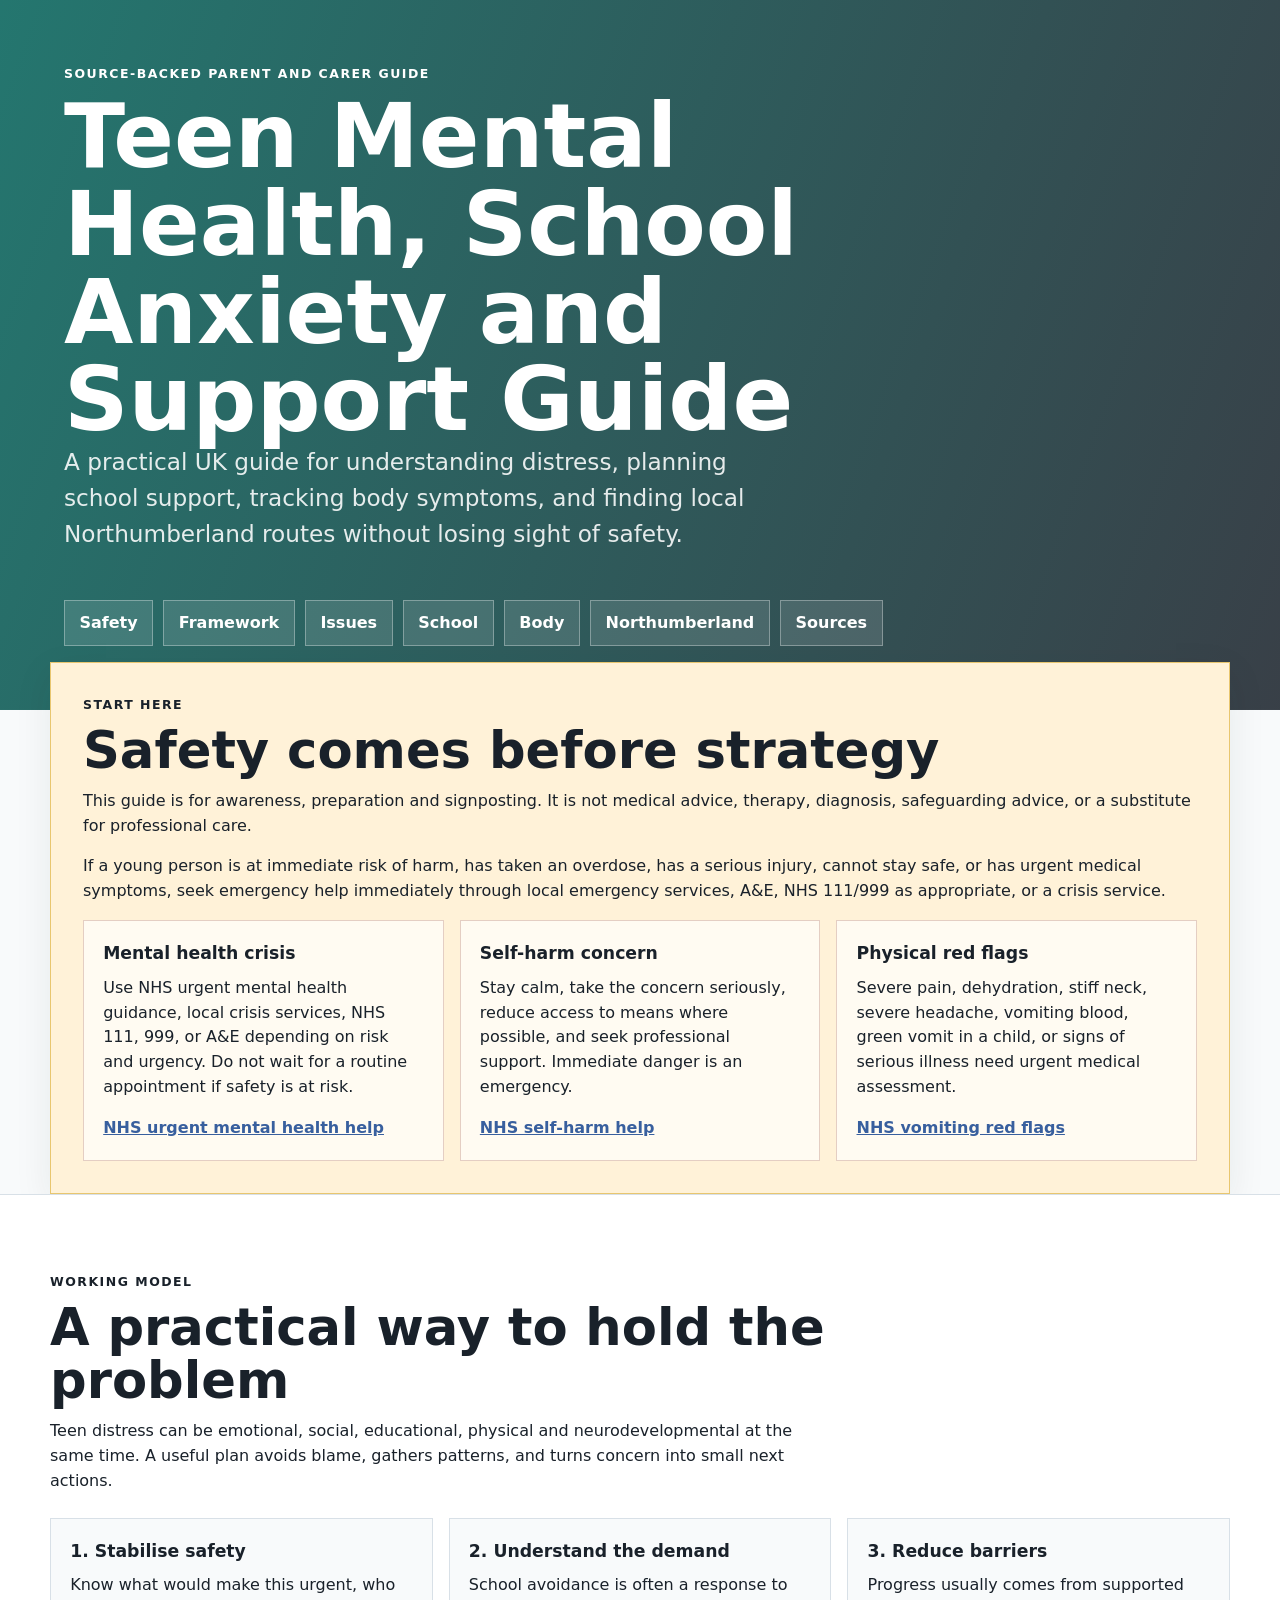
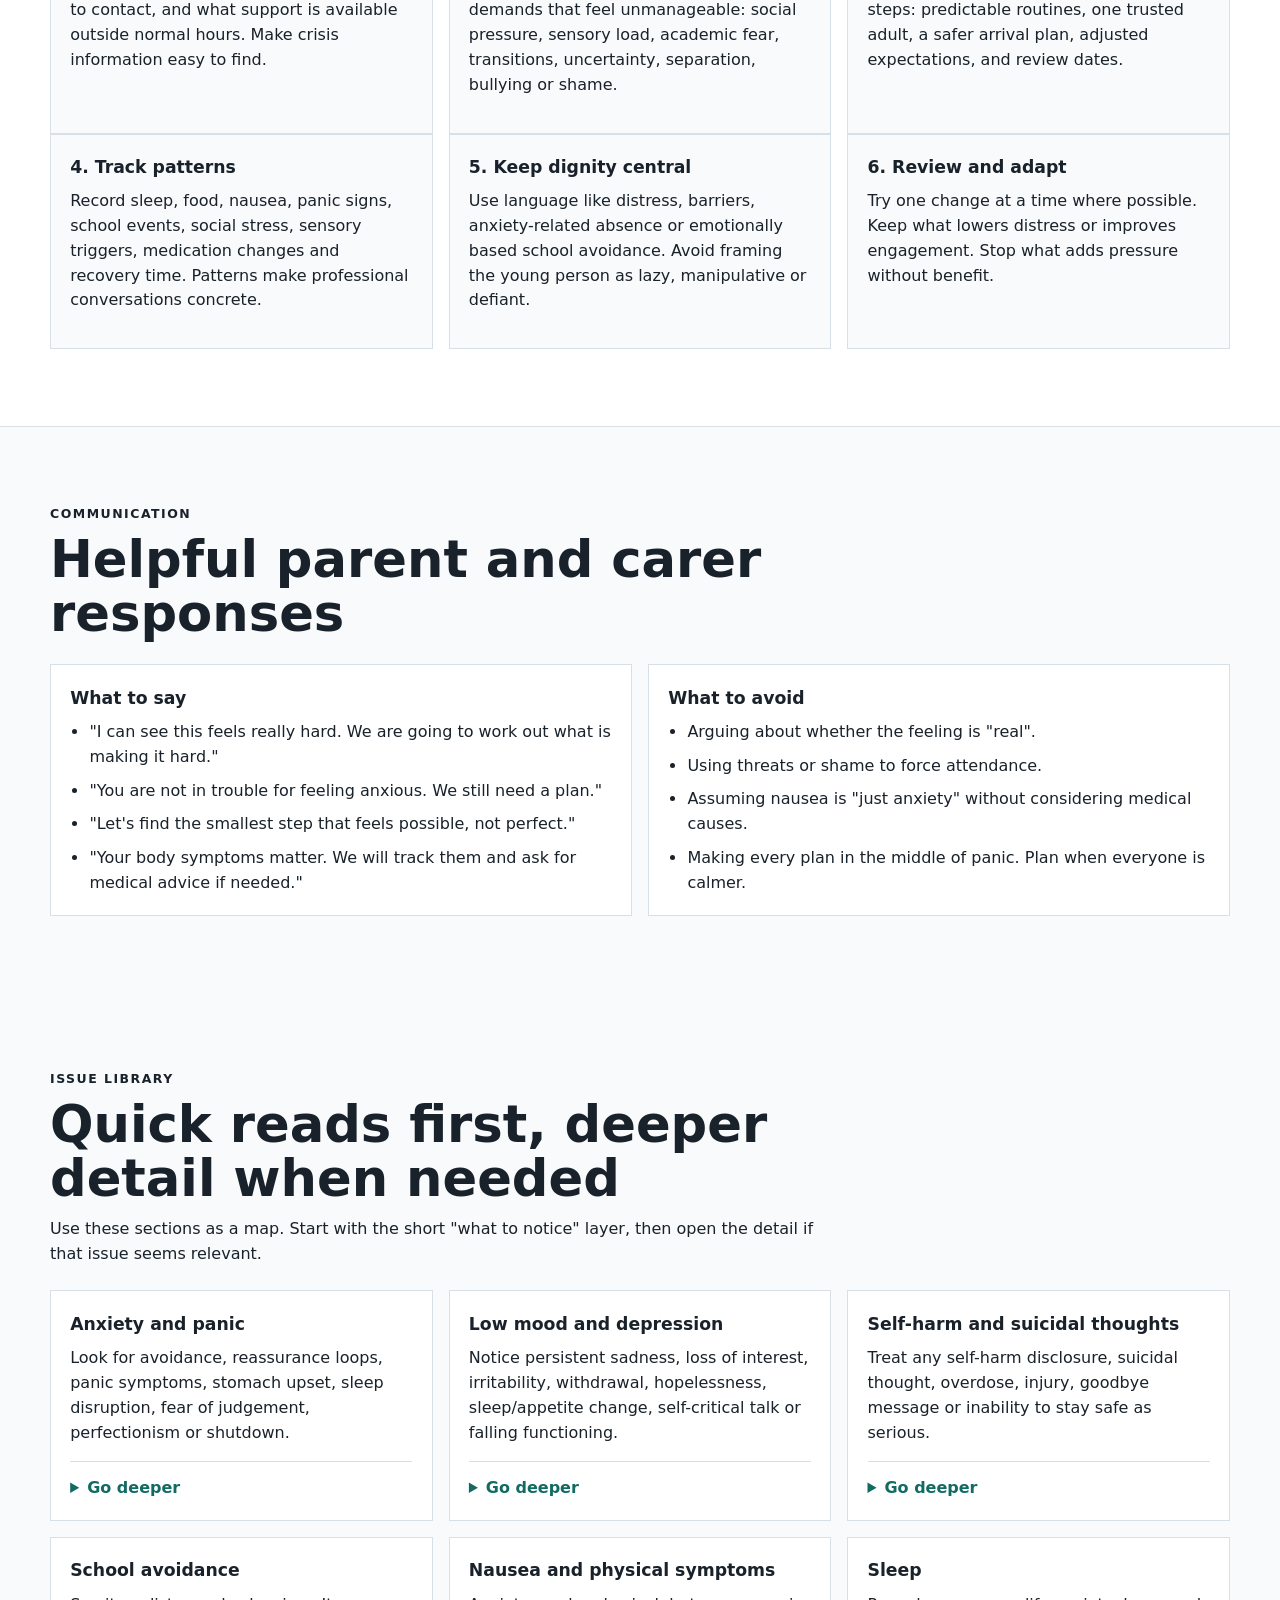
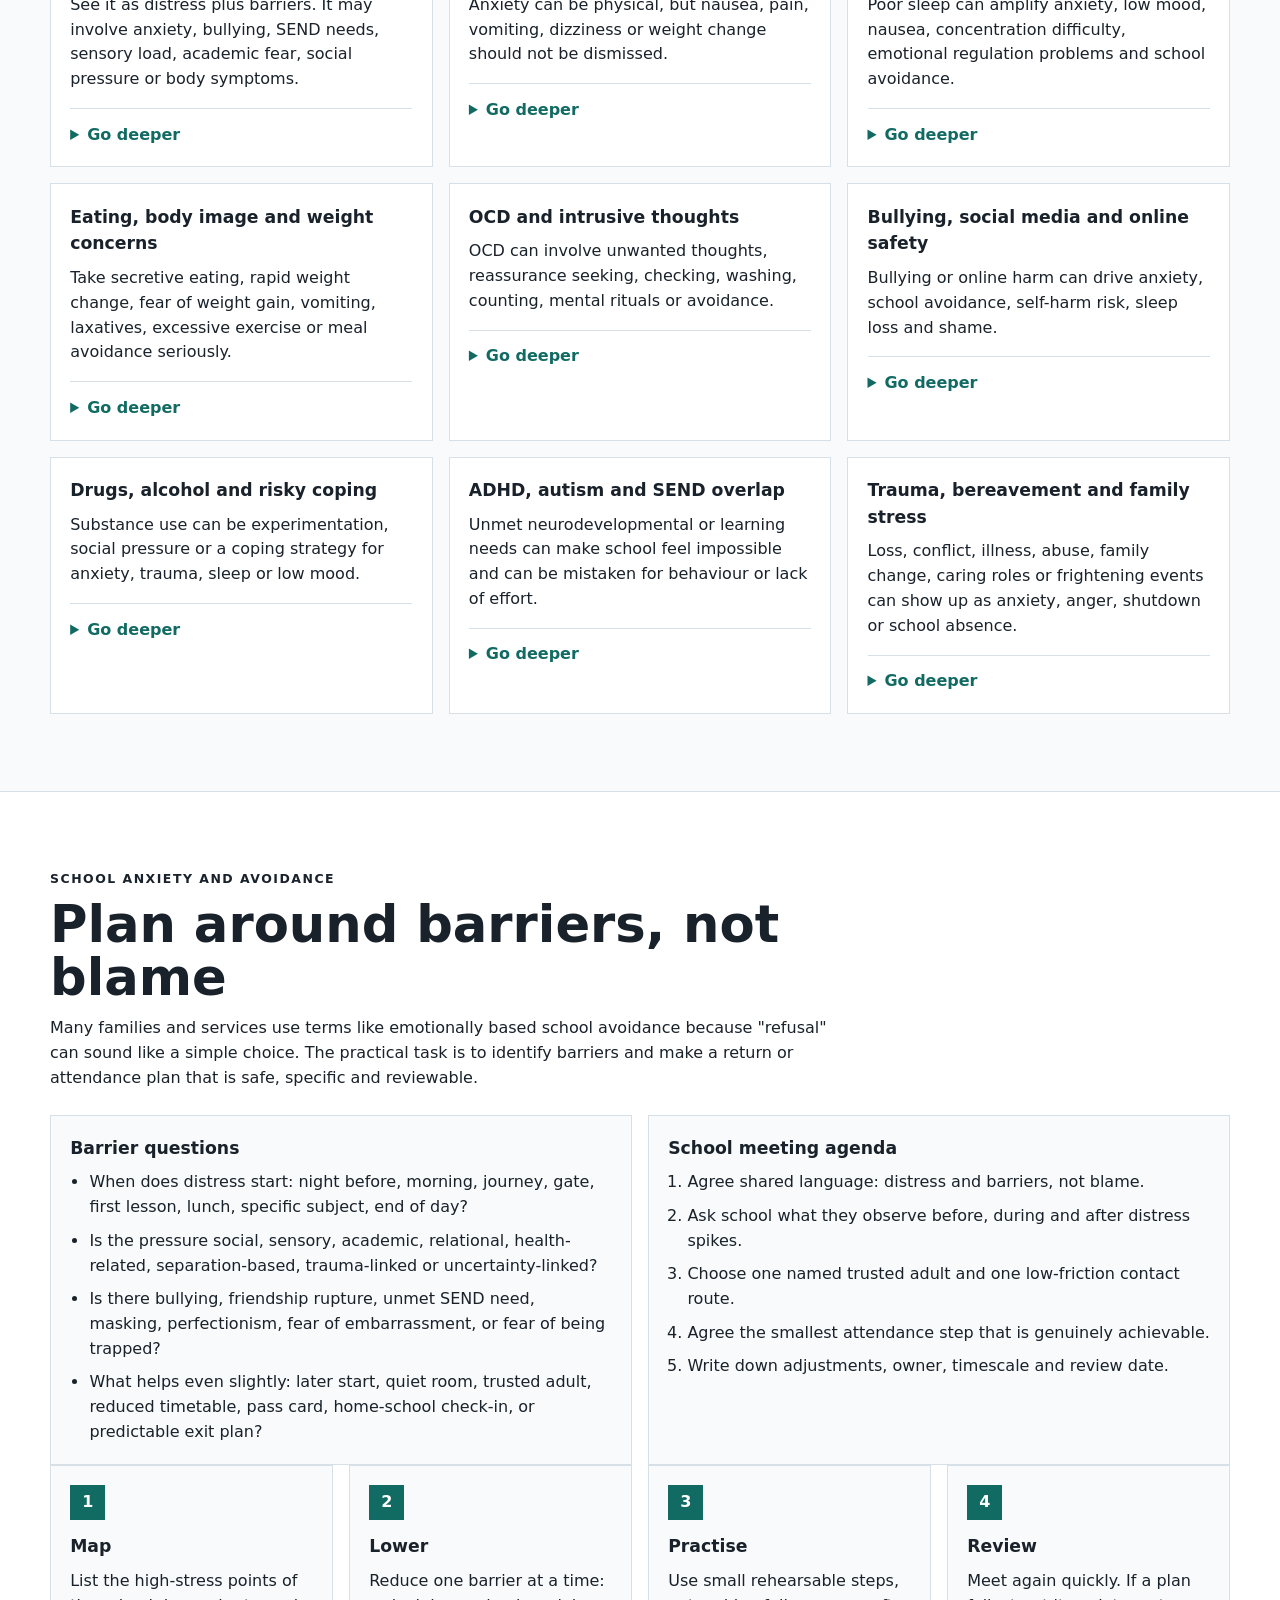
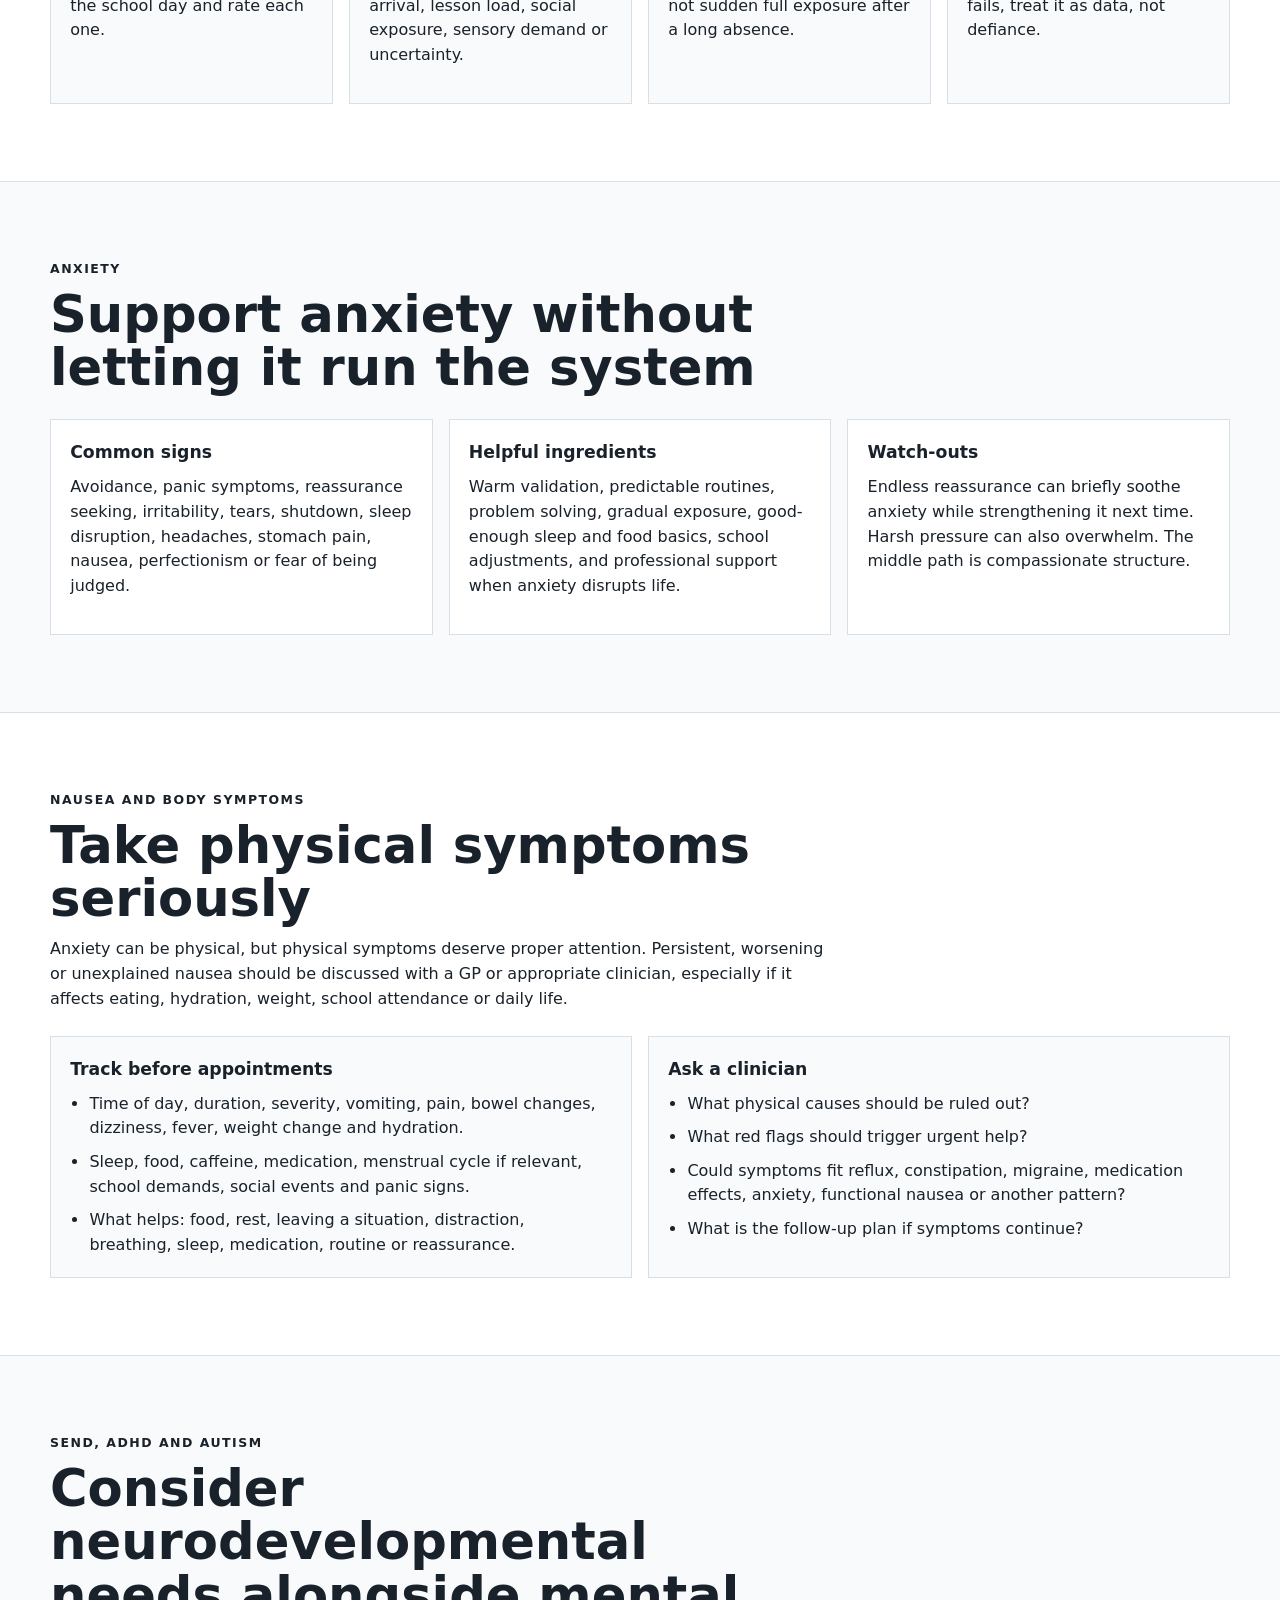
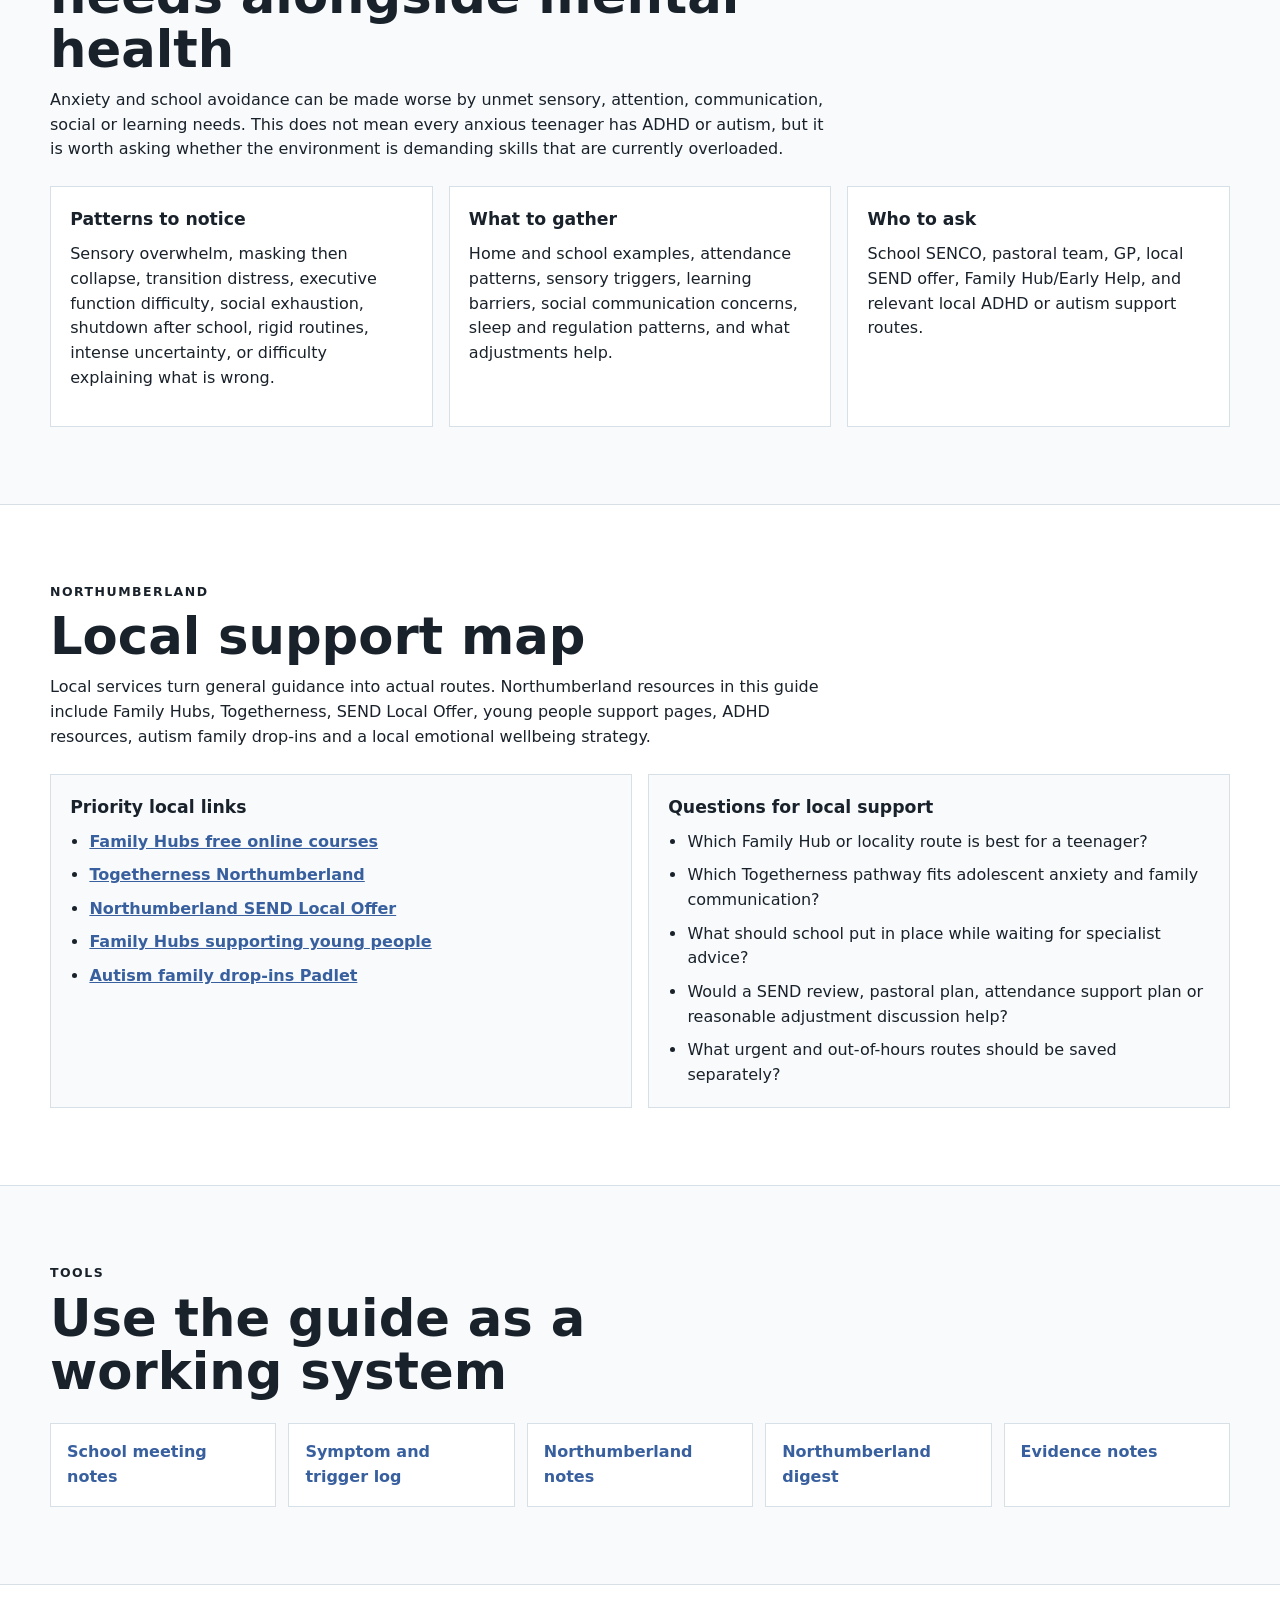
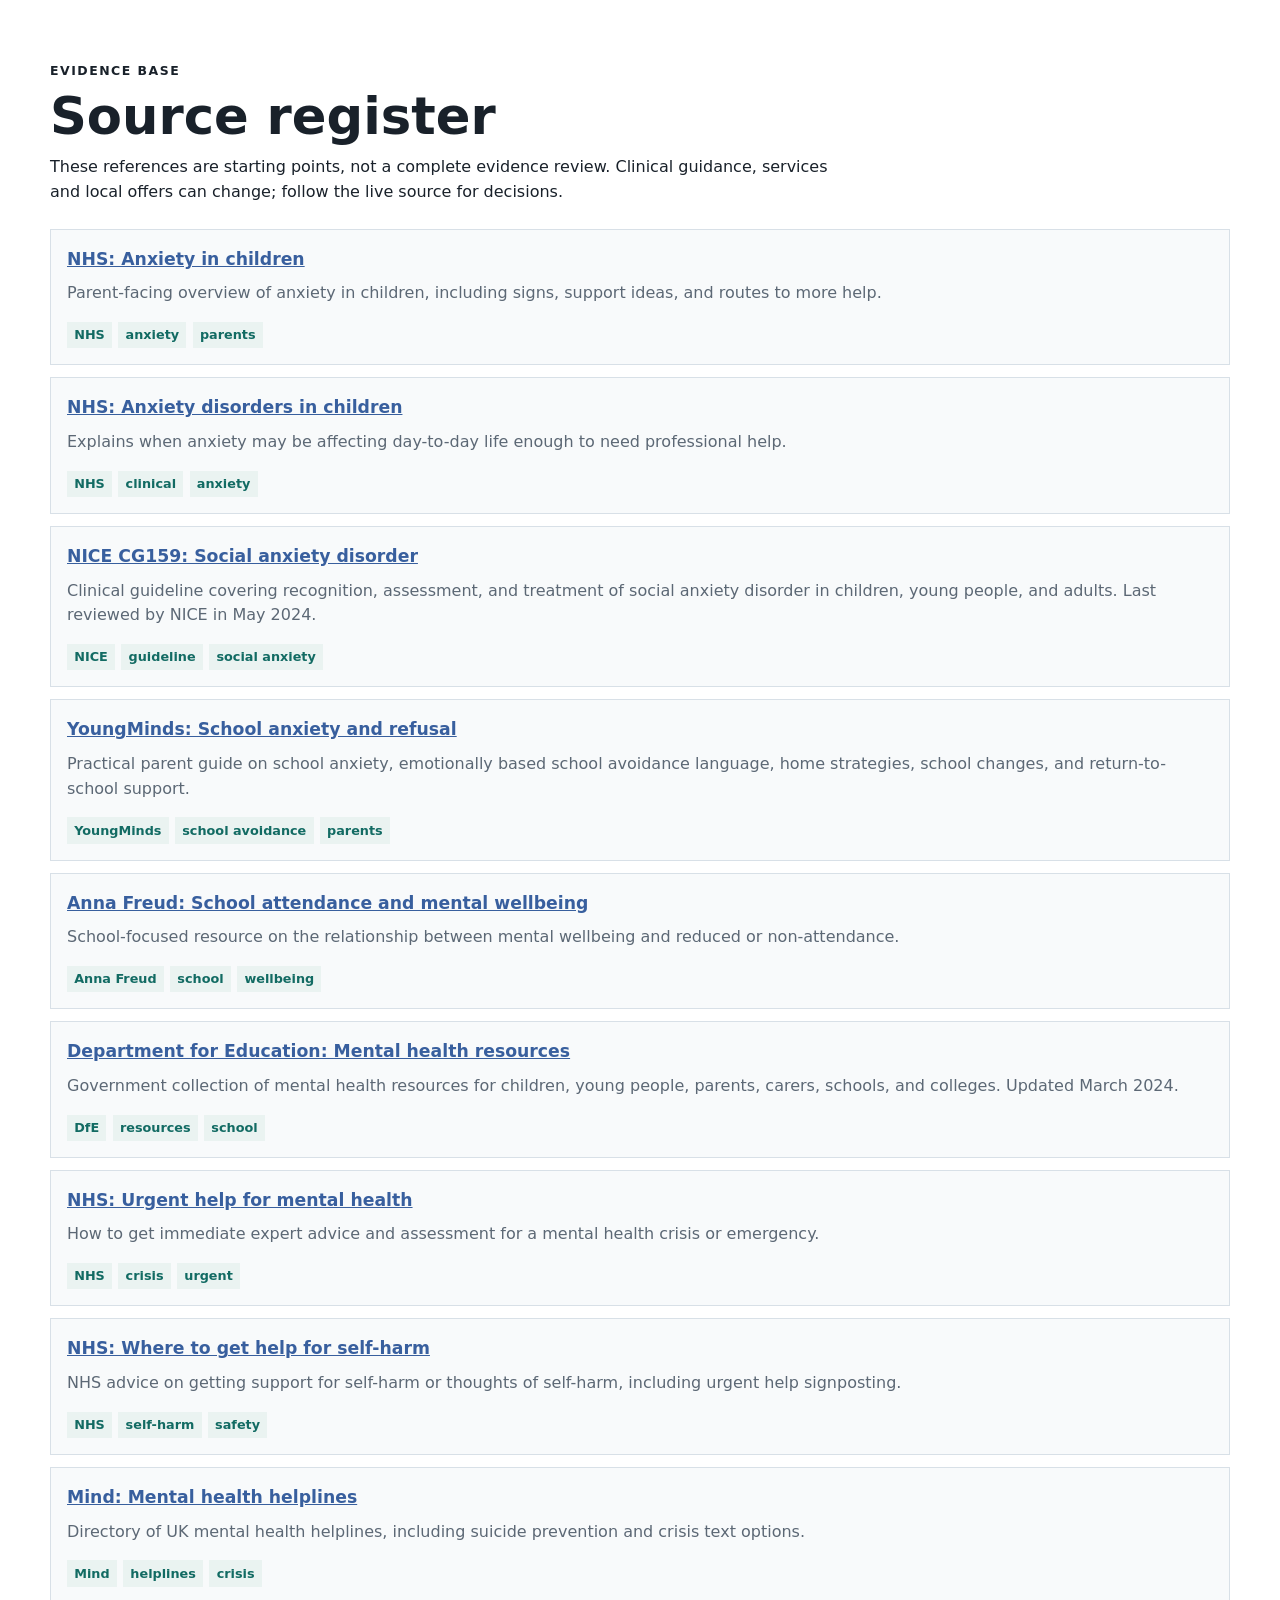
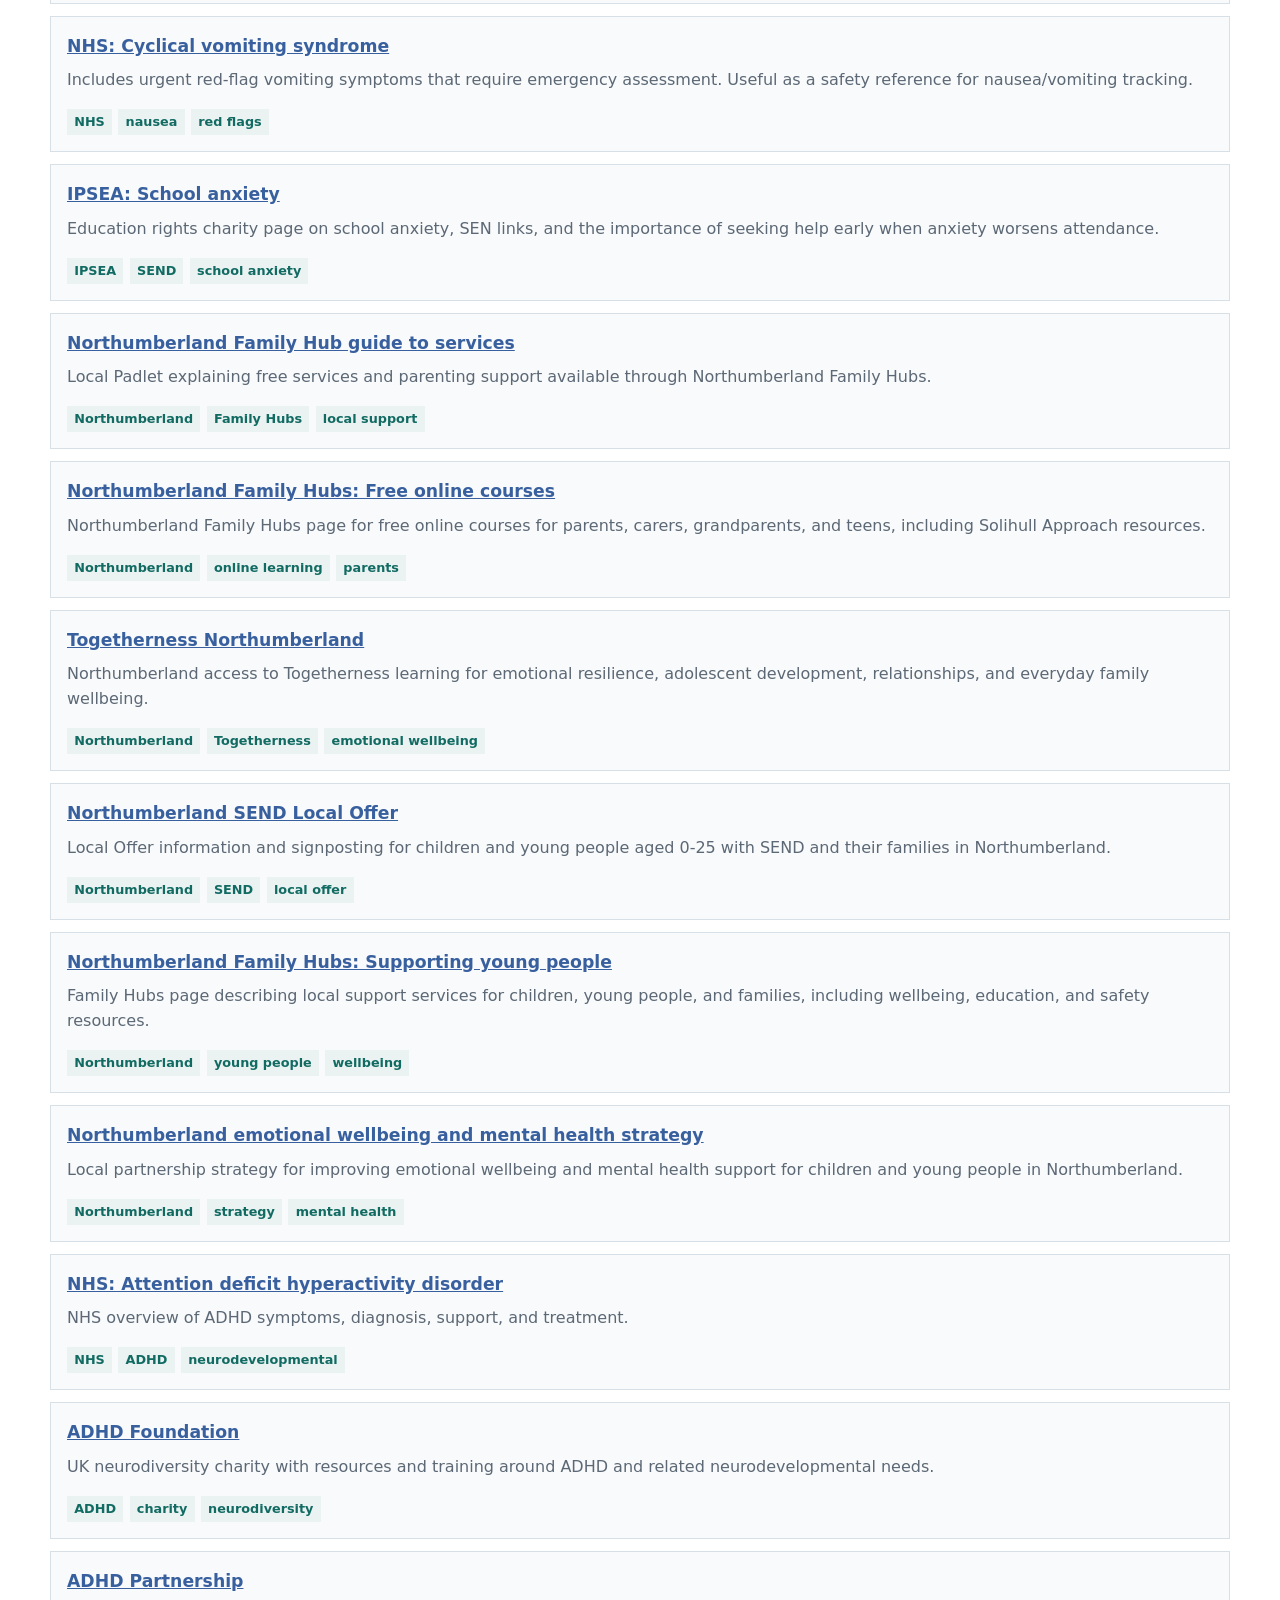
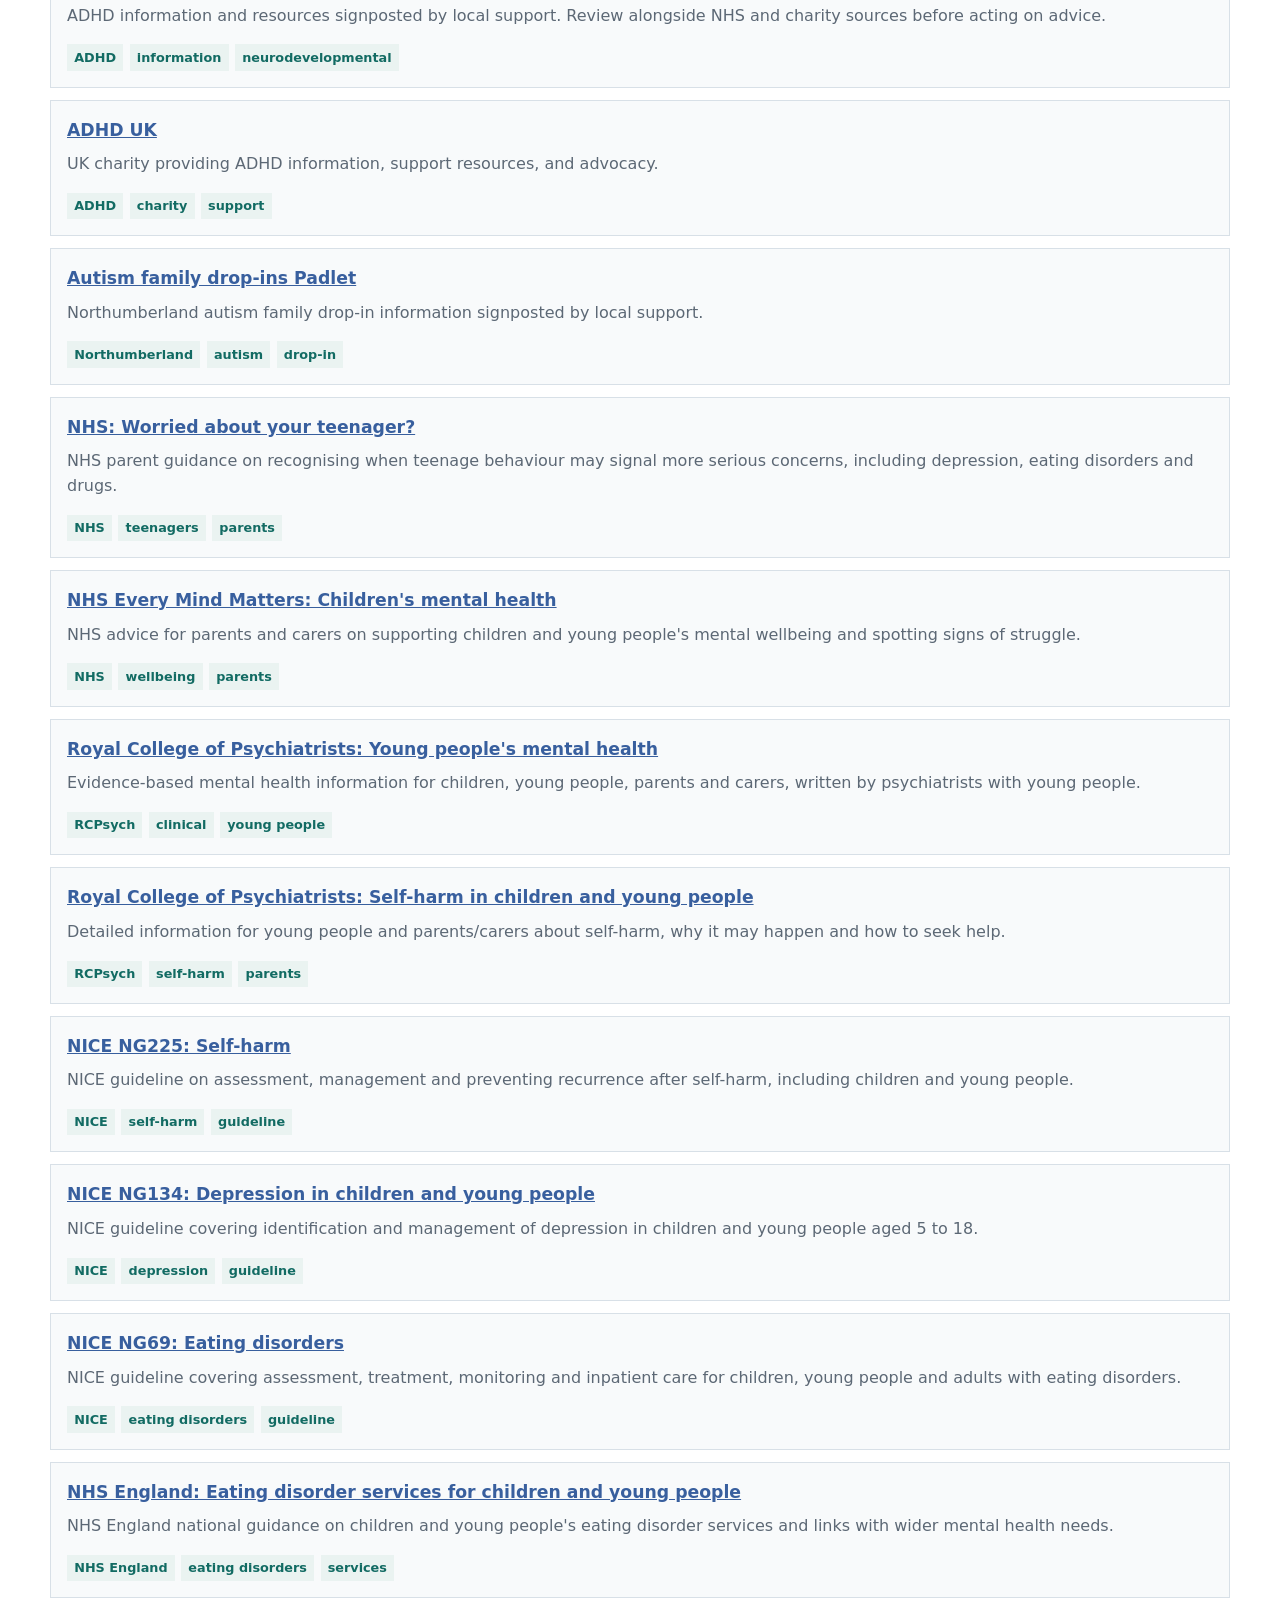
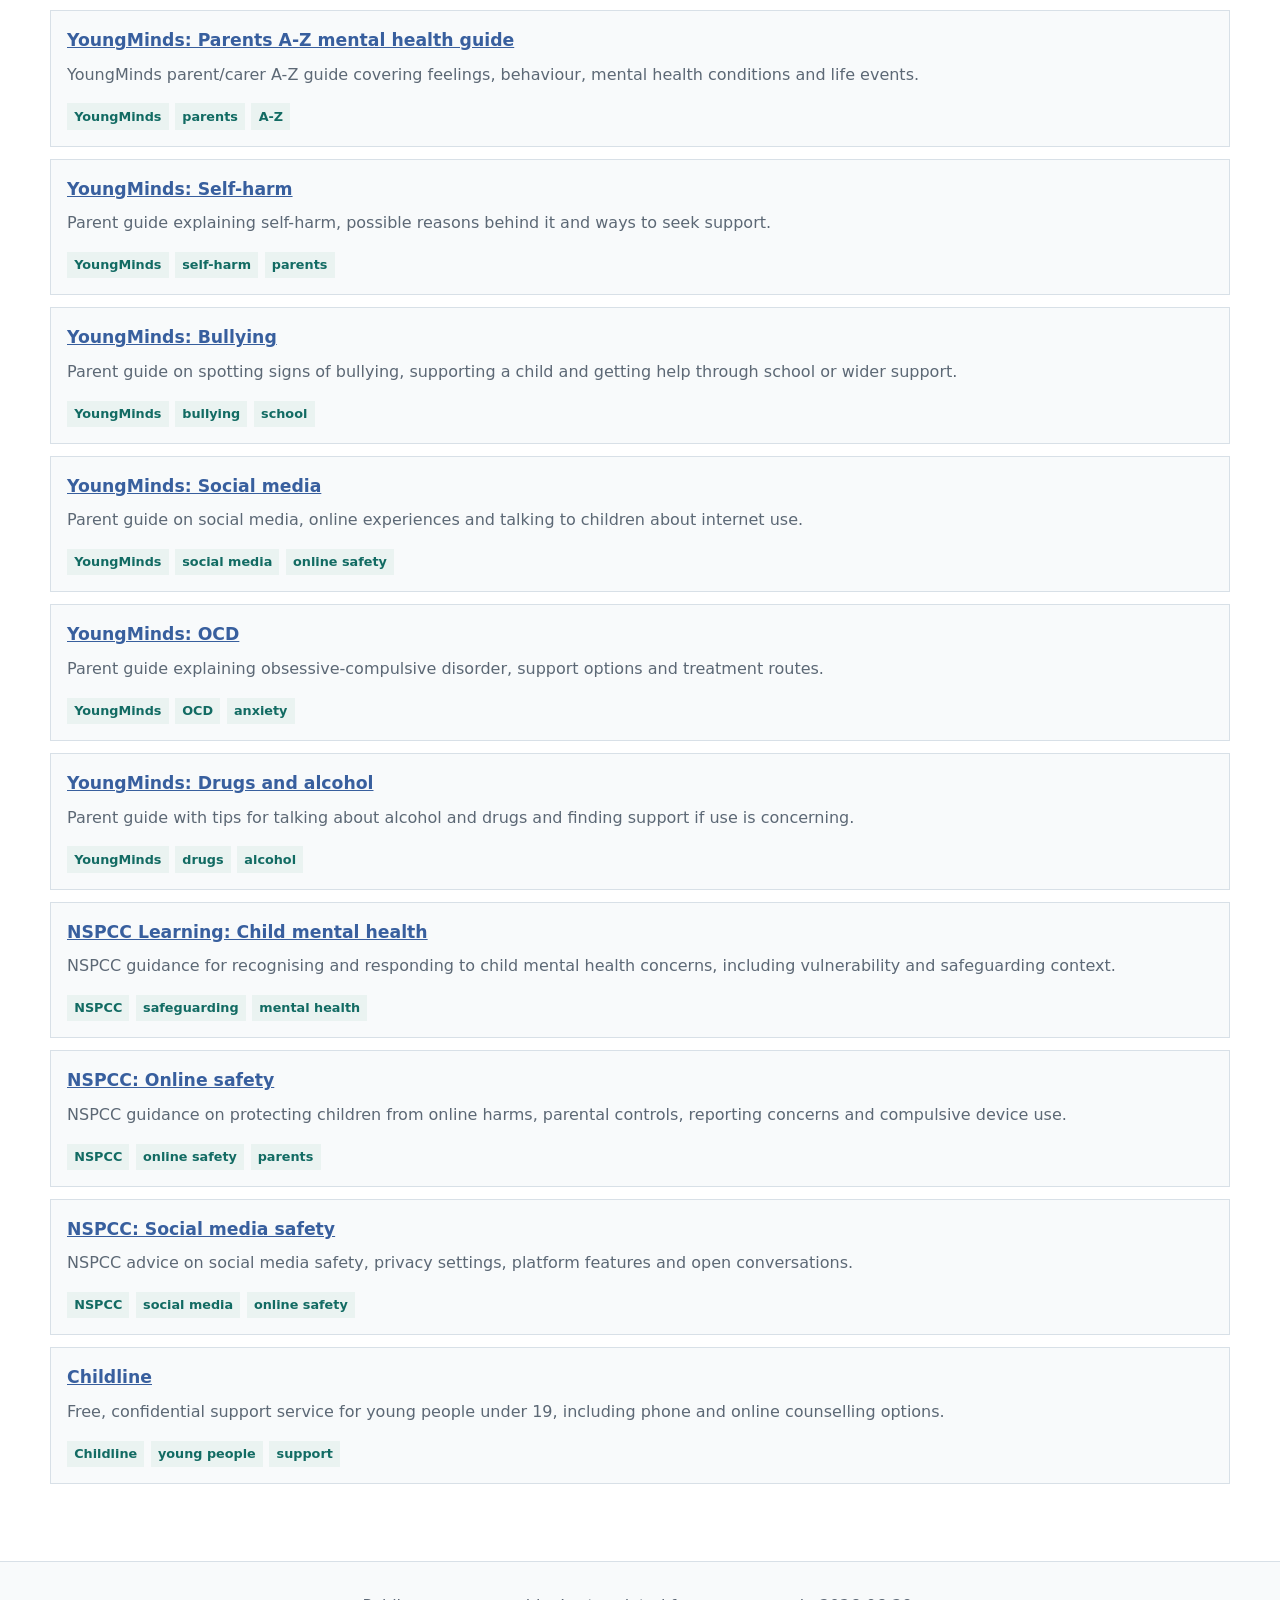
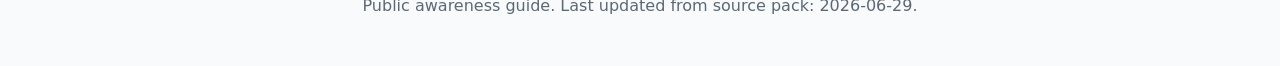
==== index.html @ f85a2303 "Expand public guide into issue library" ====
<!doctype html>
<html lang="en">
  <head>
    <meta charset="utf-8">
    <meta name="viewport" content="width=device-width, initial-scale=1">
    <title>Teen Mental Health, School Anxiety and Support Guide</title>
    <meta name="description" content="A source-backed UK and Northumberland guide for parents and carers supporting teenagers with anxiety, school avoidance, nausea, SEND, ADHD or autism-related needs.">
    <link rel="stylesheet" href="assets/styles.css">
  </head>
  <body>
    <header class="topbar">
      <div>
        <p class="eyebrow">Source-backed parent and carer guide</p>
        <h1>Teen Mental Health, School Anxiety and Support Guide</h1>
        <p class="lede">A practical UK guide for understanding distress, planning school support, tracking body symptoms, and finding local Northumberland routes without losing sight of safety.</p>
      </div>
      <nav aria-label="Main navigation">
        <a href="#safety">Safety</a>
        <a href="#framework">Framework</a>
        <a href="#issue-library">Issues</a>
        <a href="#school">School</a>
        <a href="#body">Body</a>
        <a href="#local">Northumberland</a>
        <a href="#sources">Sources</a>
      </nav>
    </header>

    <main>
      <section class="notice" id="safety">
        <div>
          <p class="eyebrow">Start here</p>
          <h2>Safety comes before strategy</h2>
          <p>This guide is for awareness, preparation and signposting. It is not medical advice, therapy, diagnosis, safeguarding advice, or a substitute for professional care.</p>
          <p>If a young person is at immediate risk of harm, has taken an overdose, has a serious injury, cannot stay safe, or has urgent medical symptoms, seek emergency help immediately through local emergency services, A&E, NHS 111/999 as appropriate, or a crisis service.</p>
        </div>
        <div class="quick-grid">
          <article>
            <h3>Mental health crisis</h3>
            <p>Use NHS urgent mental health guidance, local crisis services, NHS 111, 999, or A&E depending on risk and urgency. Do not wait for a routine appointment if safety is at risk.</p>
            <a href="https://www.nhs.uk/nhs-services/mental-health-services/where-to-get-urgent-help-for-mental-health/">NHS urgent mental health help</a>
          </article>
          <article>
            <h3>Self-harm concern</h3>
            <p>Stay calm, take the concern seriously, reduce access to means where possible, and seek professional support. Immediate danger is an emergency.</p>
            <a href="https://www.nhs.uk/mental-health/feelings-symptoms-behaviours/behaviours/self-harm/getting-help/">NHS self-harm help</a>
          </article>
          <article>
            <h3>Physical red flags</h3>
            <p>Severe pain, dehydration, stiff neck, severe headache, vomiting blood, green vomit in a child, or signs of serious illness need urgent medical assessment.</p>
            <a href="https://www.nhs.uk/conditions/cyclical-vomiting-syndrome/">NHS vomiting red flags</a>
          </article>
        </div>
      </section>

      <section id="framework" class="band">
        <div class="section-head">
          <p class="eyebrow">Working model</p>
          <h2>A practical way to hold the problem</h2>
          <p>Teen distress can be emotional, social, educational, physical and neurodevelopmental at the same time. A useful plan avoids blame, gathers patterns, and turns concern into small next actions.</p>
        </div>
        <div class="principles">
          <article>
            <h3>1. Stabilise safety</h3>
            <p>Know what would make this urgent, who to contact, and what support is available outside normal hours. Make crisis information easy to find.</p>
          </article>
          <article>
            <h3>2. Understand the demand</h3>
            <p>School avoidance is often a response to demands that feel unmanageable: social pressure, sensory load, academic fear, transitions, uncertainty, separation, bullying or shame.</p>
          </article>
          <article>
            <h3>3. Reduce barriers</h3>
            <p>Progress usually comes from supported steps: predictable routines, one trusted adult, a safer arrival plan, adjusted expectations, and review dates.</p>
          </article>
        </div>
        <div class="principles">
          <article>
            <h3>4. Track patterns</h3>
            <p>Record sleep, food, nausea, panic signs, school events, social stress, sensory triggers, medication changes and recovery time. Patterns make professional conversations concrete.</p>
          </article>
          <article>
            <h3>5. Keep dignity central</h3>
            <p>Use language like distress, barriers, anxiety-related absence or emotionally based school avoidance. Avoid framing the young person as lazy, manipulative or defiant.</p>
          </article>
          <article>
            <h3>6. Review and adapt</h3>
            <p>Try one change at a time where possible. Keep what lowers distress or improves engagement. Stop what adds pressure without benefit.</p>
          </article>
        </div>
      </section>

      <section>
        <div class="section-head">
          <p class="eyebrow">Communication</p>
          <h2>Helpful parent and carer responses</h2>
        </div>
        <div class="two-column">
          <article class="panel">
            <h3>What to say</h3>
            <ul>
              <li>"I can see this feels really hard. We are going to work out what is making it hard."</li>
              <li>"You are not in trouble for feeling anxious. We still need a plan."</li>
              <li>"Let's find the smallest step that feels possible, not perfect."</li>
              <li>"Your body symptoms matter. We will track them and ask for medical advice if needed."</li>
            </ul>
          </article>
          <article class="panel">
            <h3>What to avoid</h3>
            <ul>
              <li>Arguing about whether the feeling is "real".</li>
              <li>Using threats or shame to force attendance.</li>
              <li>Assuming nausea is "just anxiety" without considering medical causes.</li>
              <li>Making every plan in the middle of panic. Plan when everyone is calmer.</li>
            </ul>
          </article>
        </div>
      </section>

      <section id="issue-library">
        <div class="section-head">
          <p class="eyebrow">Issue library</p>
          <h2>Quick reads first, deeper detail when needed</h2>
          <p>Use these sections as a map. Start with the short "what to notice" layer, then open the detail if that issue seems relevant.</p>
        </div>
        <div class="issue-grid">
          <article>
            <h3>Anxiety and panic</h3>
            <p>Look for avoidance, reassurance loops, panic symptoms, stomach upset, sleep disruption, fear of judgement, perfectionism or shutdown.</p>
            <details>
              <summary>Go deeper</summary>
              <ul>
                <li>Separate the trigger from the fear: school gate, classroom, social judgement, tests, separation, uncertainty or sensory overwhelm.</li>
                <li>Respond with validation plus a small next step: "I believe this feels awful, and we will make a plan."</li>
                <li>Watch reassurance loops. Reassurance can help briefly, but repeated reassurance may keep anxiety dependent on external checking.</li>
                <li>Ask for professional help if anxiety blocks school, sleep, eating, friendships, family life or basic daily routines.</li>
              </ul>
            </details>
          </article>
          <article>
            <h3>Low mood and depression</h3>
            <p>Notice persistent sadness, loss of interest, irritability, withdrawal, hopelessness, sleep/appetite change, self-critical talk or falling functioning.</p>
            <details>
              <summary>Go deeper</summary>
              <ul>
                <li>Teen depression may look like anger, numbness or shutdown rather than obvious sadness.</li>
                <li>Ask directly and calmly about hopelessness, self-harm and suicidal thoughts if you are worried. Asking does not put the idea there.</li>
                <li>Keep routines gently alive: food, sleep, daylight, connection, school contact and manageable activity.</li>
                <li>Seek GP/CAMHS or urgent help depending on severity, risk and speed of change.</li>
              </ul>
            </details>
          </article>
          <article>
            <h3>Self-harm and suicidal thoughts</h3>
            <p>Treat any self-harm disclosure, suicidal thought, overdose, injury, goodbye message or inability to stay safe as serious.</p>
            <details>
              <summary>Go deeper</summary>
              <ul>
                <li>Stay calm, listen, thank them for telling you, and avoid punishment or shock reactions.</li>
                <li>Reduce access to immediate means where possible and increase supervision while seeking help.</li>
                <li>Use urgent services immediately if there is current danger, overdose, serious injury, a plan, or inability to stay safe.</li>
                <li>After any episode, ask what was happening before it, what made it worse, and what helped them get through the next hour.</li>
              </ul>
            </details>
          </article>
          <article>
            <h3>School avoidance</h3>
            <p>See it as distress plus barriers. It may involve anxiety, bullying, SEND needs, sensory load, academic fear, social pressure or body symptoms.</p>
            <details>
              <summary>Go deeper</summary>
              <ul>
                <li>Map the school day in detail: leaving home, journey, gate, form time, lessons, lunch, toilets, transitions and homework.</li>
                <li>Agree one trusted adult, one safe signal, and one realistic next attendance step.</li>
                <li>Use graded return, reduced demand or adjusted timetable when appropriate, with review dates.</li>
                <li>Keep education rights/SEND questions separate from attendance blame.</li>
              </ul>
            </details>
          </article>
          <article>
            <h3>Nausea and physical symptoms</h3>
            <p>Anxiety can be physical, but nausea, pain, vomiting, dizziness or weight change should not be dismissed.</p>
            <details>
              <summary>Go deeper</summary>
              <ul>
                <li>Track timing, food, hydration, sleep, school demands, panic signs, medication, pain, bowel changes and what helps.</li>
                <li>Ask a GP what physical causes should be ruled out and what red flags should trigger urgent care.</li>
                <li>Look for patterns: school mornings only, after meals, after poor sleep, around social events, or across the whole week.</li>
                <li>Do not use "it's anxiety" as a reason to avoid medical review when symptoms persist or worsen.</li>
              </ul>
            </details>
          </article>
          <article>
            <h3>Sleep</h3>
            <p>Poor sleep can amplify anxiety, low mood, nausea, concentration difficulty, emotional regulation problems and school avoidance.</p>
            <details>
              <summary>Go deeper</summary>
              <ul>
                <li>Start with consistency: wake time, light exposure, wind-down routine and fewer late-night negotiations.</li>
                <li>For neurodivergent young people, consider sensory comfort, room clutter, transitions, active evenings and screen timing.</li>
                <li>Avoid unregulated sleep medication. Discuss persistent sleep problems with a clinician.</li>
                <li>Track sleep alongside anxiety and school demands so patterns become visible.</li>
              </ul>
            </details>
          </article>
          <article>
            <h3>Eating, body image and weight concerns</h3>
            <p>Take secretive eating, rapid weight change, fear of weight gain, vomiting, laxatives, excessive exercise or meal avoidance seriously.</p>
            <details>
              <summary>Go deeper</summary>
              <ul>
                <li>Eating disorders can be medically serious even when the young person appears "fine".</li>
                <li>Avoid debates about appearance. Focus on health, mood, energy, concentration and safety.</li>
                <li>Seek GP advice promptly and ask about local children and young people's eating disorder services if concerns are present.</li>
                <li>Escalate quickly for fainting, chest pain, severe restriction, dehydration, purging, rapid weight loss or high risk.</li>
              </ul>
            </details>
          </article>
          <article>
            <h3>OCD and intrusive thoughts</h3>
            <p>OCD can involve unwanted thoughts, reassurance seeking, checking, washing, counting, mental rituals or avoidance.</p>
            <details>
              <summary>Go deeper</summary>
              <ul>
                <li>Intrusive thoughts are not the same as intent. They can be frightening precisely because they clash with the young person's values.</li>
                <li>Try not to join rituals or repeated reassurance loops, but do not abruptly remove support without a plan.</li>
                <li>Ask GP/CAMHS about evidence-based support such as CBT with exposure and response prevention where appropriate.</li>
                <li>Keep shame low. OCD often grows when a young person feels too embarrassed to explain what is happening.</li>
              </ul>
            </details>
          </article>
          <article>
            <h3>Bullying, social media and online safety</h3>
            <p>Bullying or online harm can drive anxiety, school avoidance, self-harm risk, sleep loss and shame.</p>
            <details>
              <summary>Go deeper</summary>
              <ul>
                <li>Ask about friendship changes, group chats, image sharing, exclusion, threats, pressure, blackmail, humiliation or fear of school spaces.</li>
                <li>Preserve evidence where safe, report through school/platform routes, and avoid blaming the young person for disclosure.</li>
                <li>Review privacy, location, direct messages, comments and blocked accounts together.</li>
                <li>If threats, coercion, sexual exploitation or blackmail are involved, treat it as safeguarding, not "drama".</li>
              </ul>
            </details>
          </article>
          <article>
            <h3>Drugs, alcohol and risky coping</h3>
            <p>Substance use can be experimentation, social pressure or a coping strategy for anxiety, trauma, sleep or low mood.</p>
            <details>
              <summary>Go deeper</summary>
              <ul>
                <li>Stay curious before punitive: what does it help them avoid, feel or belong to?</li>
                <li>Be clear about safety boundaries and immediate risks, especially mixing substances, unknown pills or impaired consent.</li>
                <li>Use specialist drug/alcohol advice if use is repeated, secretive, escalating or linked to mental health risk.</li>
                <li>Connect it back to the wider support plan: sleep, peers, school, anxiety, mood and family communication.</li>
              </ul>
            </details>
          </article>
          <article>
            <h3>ADHD, autism and SEND overlap</h3>
            <p>Unmet neurodevelopmental or learning needs can make school feel impossible and can be mistaken for behaviour or lack of effort.</p>
            <details>
              <summary>Go deeper</summary>
              <ul>
                <li>Look for sensory overload, masking, shutdown after school, transitions, executive function difficulty, social exhaustion or rigid routines.</li>
                <li>Gather examples across home and school before asking about support or assessment routes.</li>
                <li>Speak to school SENCO/pastoral team about reasonable adjustments and support plans.</li>
                <li>Use SEND Local Offer and reputable ADHD/autism resources alongside NHS guidance.</li>
              </ul>
            </details>
          </article>
          <article>
            <h3>Trauma, bereavement and family stress</h3>
            <p>Loss, conflict, illness, abuse, family change, caring roles or frightening events can show up as anxiety, anger, shutdown or school absence.</p>
            <details>
              <summary>Go deeper</summary>
              <ul>
                <li>Ask "what happened to you?" rather than "what is wrong with you?"</li>
                <li>Keep routines predictable and give choices where possible.</li>
                <li>Use safeguarding routes if abuse, neglect, exploitation or serious risk is suspected.</li>
                <li>Consider bereavement, trauma-informed or family support alongside school planning.</li>
              </ul>
            </details>
          </article>
        </div>
      </section>

      <section id="school" class="band">
        <div class="section-head">
          <p class="eyebrow">School anxiety and avoidance</p>
          <h2>Plan around barriers, not blame</h2>
          <p>Many families and services use terms like emotionally based school avoidance because "refusal" can sound like a simple choice. The practical task is to identify barriers and make a return or attendance plan that is safe, specific and reviewable.</p>
        </div>
        <div class="two-column">
          <article class="panel">
            <h3>Barrier questions</h3>
            <ul>
              <li>When does distress start: night before, morning, journey, gate, first lesson, lunch, specific subject, end of day?</li>
              <li>Is the pressure social, sensory, academic, relational, health-related, separation-based, trauma-linked or uncertainty-linked?</li>
              <li>Is there bullying, friendship rupture, unmet SEND need, masking, perfectionism, fear of embarrassment, or fear of being trapped?</li>
              <li>What helps even slightly: later start, quiet room, trusted adult, reduced timetable, pass card, home-school check-in, or predictable exit plan?</li>
            </ul>
          </article>
          <article class="panel">
            <h3>School meeting agenda</h3>
            <ol>
              <li>Agree shared language: distress and barriers, not blame.</li>
              <li>Ask school what they observe before, during and after distress spikes.</li>
              <li>Choose one named trusted adult and one low-friction contact route.</li>
              <li>Agree the smallest attendance step that is genuinely achievable.</li>
              <li>Write down adjustments, owner, timescale and review date.</li>
            </ol>
          </article>
        </div>
        <div class="timeline">
          <article>
            <span>1</span>
            <h3>Map</h3>
            <p>List the high-stress points of the school day and rate each one.</p>
          </article>
          <article>
            <span>2</span>
            <h3>Lower</h3>
            <p>Reduce one barrier at a time: arrival, lesson load, social exposure, sensory demand or uncertainty.</p>
          </article>
          <article>
            <span>3</span>
            <h3>Practise</h3>
            <p>Use small rehearsable steps, not sudden full exposure after a long absence.</p>
          </article>
          <article>
            <span>4</span>
            <h3>Review</h3>
            <p>Meet again quickly. If a plan fails, treat it as data, not defiance.</p>
          </article>
        </div>
      </section>

      <section>
        <div class="section-head">
          <p class="eyebrow">Anxiety</p>
          <h2>Support anxiety without letting it run the system</h2>
        </div>
        <div class="three-column">
          <article>
            <h3>Common signs</h3>
            <p>Avoidance, panic symptoms, reassurance seeking, irritability, tears, shutdown, sleep disruption, headaches, stomach pain, nausea, perfectionism or fear of being judged.</p>
          </article>
          <article>
            <h3>Helpful ingredients</h3>
            <p>Warm validation, predictable routines, problem solving, gradual exposure, good-enough sleep and food basics, school adjustments, and professional support when anxiety disrupts life.</p>
          </article>
          <article>
            <h3>Watch-outs</h3>
            <p>Endless reassurance can briefly soothe anxiety while strengthening it next time. Harsh pressure can also overwhelm. The middle path is compassionate structure.</p>
          </article>
        </div>
      </section>

      <section id="body" class="band">
        <div class="section-head">
          <p class="eyebrow">Nausea and body symptoms</p>
          <h2>Take physical symptoms seriously</h2>
          <p>Anxiety can be physical, but physical symptoms deserve proper attention. Persistent, worsening or unexplained nausea should be discussed with a GP or appropriate clinician, especially if it affects eating, hydration, weight, school attendance or daily life.</p>
        </div>
        <div class="two-column">
          <article class="panel">
            <h3>Track before appointments</h3>
            <ul>
              <li>Time of day, duration, severity, vomiting, pain, bowel changes, dizziness, fever, weight change and hydration.</li>
              <li>Sleep, food, caffeine, medication, menstrual cycle if relevant, school demands, social events and panic signs.</li>
              <li>What helps: food, rest, leaving a situation, distraction, breathing, sleep, medication, routine or reassurance.</li>
            </ul>
          </article>
          <article class="panel">
            <h3>Ask a clinician</h3>
            <ul>
              <li>What physical causes should be ruled out?</li>
              <li>What red flags should trigger urgent help?</li>
              <li>Could symptoms fit reflux, constipation, migraine, medication effects, anxiety, functional nausea or another pattern?</li>
              <li>What is the follow-up plan if symptoms continue?</li>
            </ul>
          </article>
        </div>
      </section>

      <section>
        <div class="section-head">
          <p class="eyebrow">SEND, ADHD and autism</p>
          <h2>Consider neurodevelopmental needs alongside mental health</h2>
          <p>Anxiety and school avoidance can be made worse by unmet sensory, attention, communication, social or learning needs. This does not mean every anxious teenager has ADHD or autism, but it is worth asking whether the environment is demanding skills that are currently overloaded.</p>
        </div>
        <div class="three-column">
          <article>
            <h3>Patterns to notice</h3>
            <p>Sensory overwhelm, masking then collapse, transition distress, executive function difficulty, social exhaustion, shutdown after school, rigid routines, intense uncertainty, or difficulty explaining what is wrong.</p>
          </article>
          <article>
            <h3>What to gather</h3>
            <p>Home and school examples, attendance patterns, sensory triggers, learning barriers, social communication concerns, sleep and regulation patterns, and what adjustments help.</p>
          </article>
          <article>
            <h3>Who to ask</h3>
            <p>School SENCO, pastoral team, GP, local SEND offer, Family Hub/Early Help, and relevant local ADHD or autism support routes.</p>
          </article>
        </div>
      </section>

      <section id="local" class="band">
        <div class="section-head">
          <p class="eyebrow">Northumberland</p>
          <h2>Local support map</h2>
          <p>Local services turn general guidance into actual routes. Northumberland resources in this guide include Family Hubs, Togetherness, SEND Local Offer, young people support pages, ADHD resources, autism family drop-ins and a local emotional wellbeing strategy.</p>
        </div>
        <div class="two-column">
          <article class="panel">
            <h3>Priority local links</h3>
            <ul>
              <li><a href="https://www.familyhubsnorthumberland.co.uk/free-online-courses">Family Hubs free online courses</a></li>
              <li><a href="https://togetherness.co.uk/mul/northumberland/">Togetherness Northumberland</a></li>
              <li><a href="https://www.northumberlandsend.co.uk/">Northumberland SEND Local Offer</a></li>
              <li><a href="https://www.familyhubsnorthumberland.co.uk/supporting-young-people">Family Hubs supporting young people</a></li>
              <li><a href="https://padlet.com/nies1/autism-family-drop-ins-dvzo6qc3uofhtnws">Autism family drop-ins Padlet</a></li>
            </ul>
          </article>
          <article class="panel">
            <h3>Questions for local support</h3>
            <ul>
              <li>Which Family Hub or locality route is best for a teenager?</li>
              <li>Which Togetherness pathway fits adolescent anxiety and family communication?</li>
              <li>What should school put in place while waiting for specialist advice?</li>
              <li>Would a SEND review, pastoral plan, attendance support plan or reasonable adjustment discussion help?</li>
              <li>What urgent and out-of-hours routes should be saved separately?</li>
            </ul>
          </article>
        </div>
      </section>

      <section id="tools">
        <div class="section-head">
          <p class="eyebrow">Tools</p>
          <h2>Use the guide as a working system</h2>
        </div>
        <div class="resource-list">
          <a href="templates/school-meeting-notes.md">School meeting notes</a>
          <a href="templates/symptom-and-trigger-log.md">Symptom and trigger log</a>
          <a href="docs/northumberland-local-context.md">Northumberland notes</a>
          <a href="research/local-context-digest.md">Northumberland digest</a>
          <a href="research/index.md">Evidence notes</a>
        </div>
      </section>

      <section id="sources" class="sources band">
        <div class="section-head">
          <p class="eyebrow">Evidence base</p>
          <h2>Source register</h2>
          <p>These references are starting points, not a complete evidence review. Clinical guidance, services and local offers can change; follow the live source for decisions.</p>
        </div>
        <div id="source-list" class="source-list" aria-live="polite"></div>
      </section>
    </main>

    <footer>
      <p>Public awareness guide. Last updated from source pack: 2026-06-29.</p>
    </footer>

    <script src="assets/app.js"></script>
  </body>
</html>
---- assets/styles.css ----
:root {
  color-scheme: light;
  --ink: #19212a;
  --muted: #5c6875;
  --line: #d8e0e7;
  --paper: #f8fafb;
  --white: #ffffff;
  --accent: #126b63;
  --accent-2: #8d3f2f;
  --accent-3: #385f9e;
  --soft: #eaf3f1;
  --warn: #fff2d8;
  --shadow: 0 12px 36px rgba(25, 33, 42, 0.08);
}

* {
  box-sizing: border-box;
}

html {
  scroll-behavior: smooth;
}

body {
  margin: 0;
  background: var(--paper);
  color: var(--ink);
  font-family: Inter, ui-sans-serif, system-ui, -apple-system, BlinkMacSystemFont, "Segoe UI", sans-serif;
  line-height: 1.55;
}

a {
  color: var(--accent-3);
  font-weight: 650;
}

.topbar {
  min-height: 68vh;
  display: grid;
  align-content: end;
  gap: 2rem;
  padding: clamp(2rem, 5vw, 5rem);
  background:
    linear-gradient(110deg, rgba(18, 107, 99, 0.92), rgba(25, 33, 42, 0.86)),
    url("https://images.unsplash.com/photo-1499209974431-9dddcece7f88?auto=format&fit=crop&w=1800&q=80");
  background-position: center;
  background-size: cover;
  color: #fff;
}

.topbar h1 {
  max-width: 900px;
  margin: 0;
  font-size: clamp(2.6rem, 7vw, 5.8rem);
  line-height: 0.98;
  letter-spacing: 0;
}

.lede {
  max-width: 720px;
  font-size: clamp(1.1rem, 2vw, 1.45rem);
  color: rgba(255, 255, 255, 0.88);
}

nav {
  display: flex;
  flex-wrap: wrap;
  gap: 0.65rem;
}

nav a {
  min-height: 44px;
  display: inline-flex;
  align-items: center;
  padding: 0.6rem 0.9rem;
  border: 1px solid rgba(255, 255, 255, 0.32);
  background: rgba(255, 255, 255, 0.12);
  color: #fff;
  text-decoration: none;
}

main {
  width: min(1180px, calc(100% - 2rem));
  margin: 0 auto;
}

section {
  padding: clamp(2.4rem, 6vw, 5rem) 0;
}

.band {
  margin-inline: calc(50% - 50vw);
  padding-inline: max(1rem, calc(50vw - 590px));
  background: var(--white);
  border-block: 1px solid var(--line);
}

.notice {
  margin-top: -3rem;
  padding: clamp(1.25rem, 3vw, 2rem);
  background: var(--warn);
  border: 1px solid #e8c66f;
  box-shadow: var(--shadow);
}

.eyebrow {
  margin: 0 0 0.6rem;
  color: inherit;
  font-size: 0.78rem;
  font-weight: 800;
  letter-spacing: 0.12em;
  text-transform: uppercase;
}

.section-head {
  max-width: 780px;
  margin-bottom: 1.5rem;
}

h2 {
  margin: 0 0 0.7rem;
  font-size: clamp(1.9rem, 4vw, 3.2rem);
  line-height: 1.05;
  letter-spacing: 0;
}

h3 {
  margin: 0 0 0.55rem;
  font-size: 1.08rem;
}

p {
  margin: 0 0 1rem;
}

ul,
ol {
  margin: 0;
  padding-left: 1.2rem;
}

li + li {
  margin-top: 0.55rem;
}

.quick-grid,
.principles,
.three-column,
.issue-grid {
  display: grid;
  grid-template-columns: repeat(3, minmax(0, 1fr));
  gap: 1rem;
}

.two-column {
  display: grid;
  grid-template-columns: repeat(2, minmax(0, 1fr));
  gap: 1rem;
}

article,
.panel {
  background: var(--white);
  border: 1px solid var(--line);
  padding: 1.2rem;
}

.band article {
  background: var(--paper);
}

.notice article {
  background: rgba(255, 255, 255, 0.68);
  border-color: rgba(141, 63, 47, 0.24);
}

.timeline {
  display: grid;
  grid-template-columns: repeat(4, minmax(0, 1fr));
  gap: 1rem;
}

.timeline span {
  width: 2.2rem;
  height: 2.2rem;
  display: inline-grid;
  place-items: center;
  margin-bottom: 0.8rem;
  background: var(--accent);
  color: #fff;
  font-weight: 800;
}

.resource-list,
.source-list {
  display: grid;
  gap: 0.75rem;
}

.resource-list {
  grid-template-columns: repeat(auto-fit, minmax(180px, 1fr));
}

.resource-list a,
.source-card {
  display: block;
  padding: 1rem;
  background: var(--white);
  border: 1px solid var(--line);
  text-decoration: none;
}

.source-card p {
  color: var(--muted);
}

.source-card .tags {
  display: flex;
  flex-wrap: wrap;
  gap: 0.4rem;
  margin-top: 0.8rem;
}

.source-card span {
  padding: 0.2rem 0.45rem;
  background: var(--soft);
  color: var(--accent);
  font-size: 0.8rem;
  font-weight: 700;
}

details {
  margin-top: 0.85rem;
  border-top: 1px solid var(--line);
  padding-top: 0.85rem;
}

summary {
  cursor: pointer;
  color: var(--accent);
  font-weight: 800;
}

footer {
  padding: 2rem 1rem;
  color: var(--muted);
  text-align: center;
}

@media (max-width: 860px) {
  .quick-grid,
  .principles,
  .three-column,
  .issue-grid,
  .two-column,
  .timeline,
  .resource-list {
    grid-template-columns: 1fr;
  }

  .topbar {
    min-height: 64vh;
  }
}
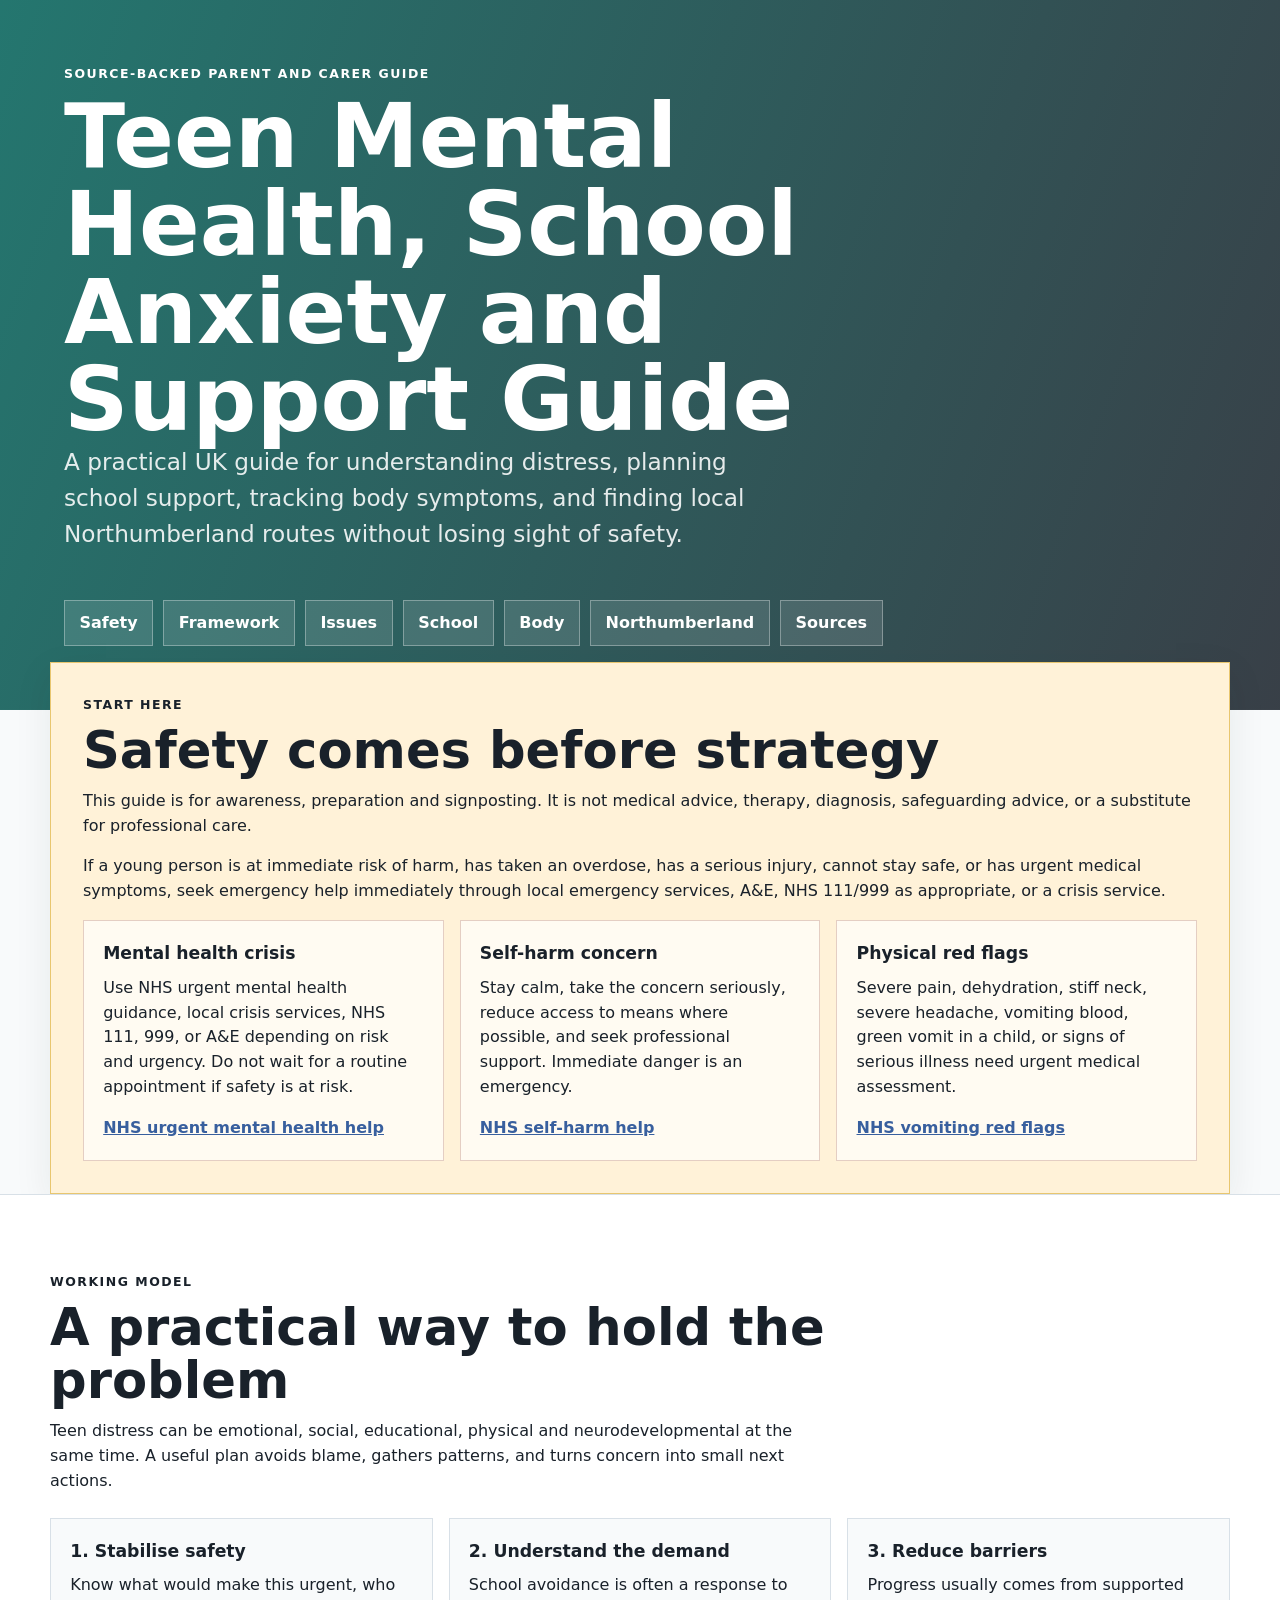
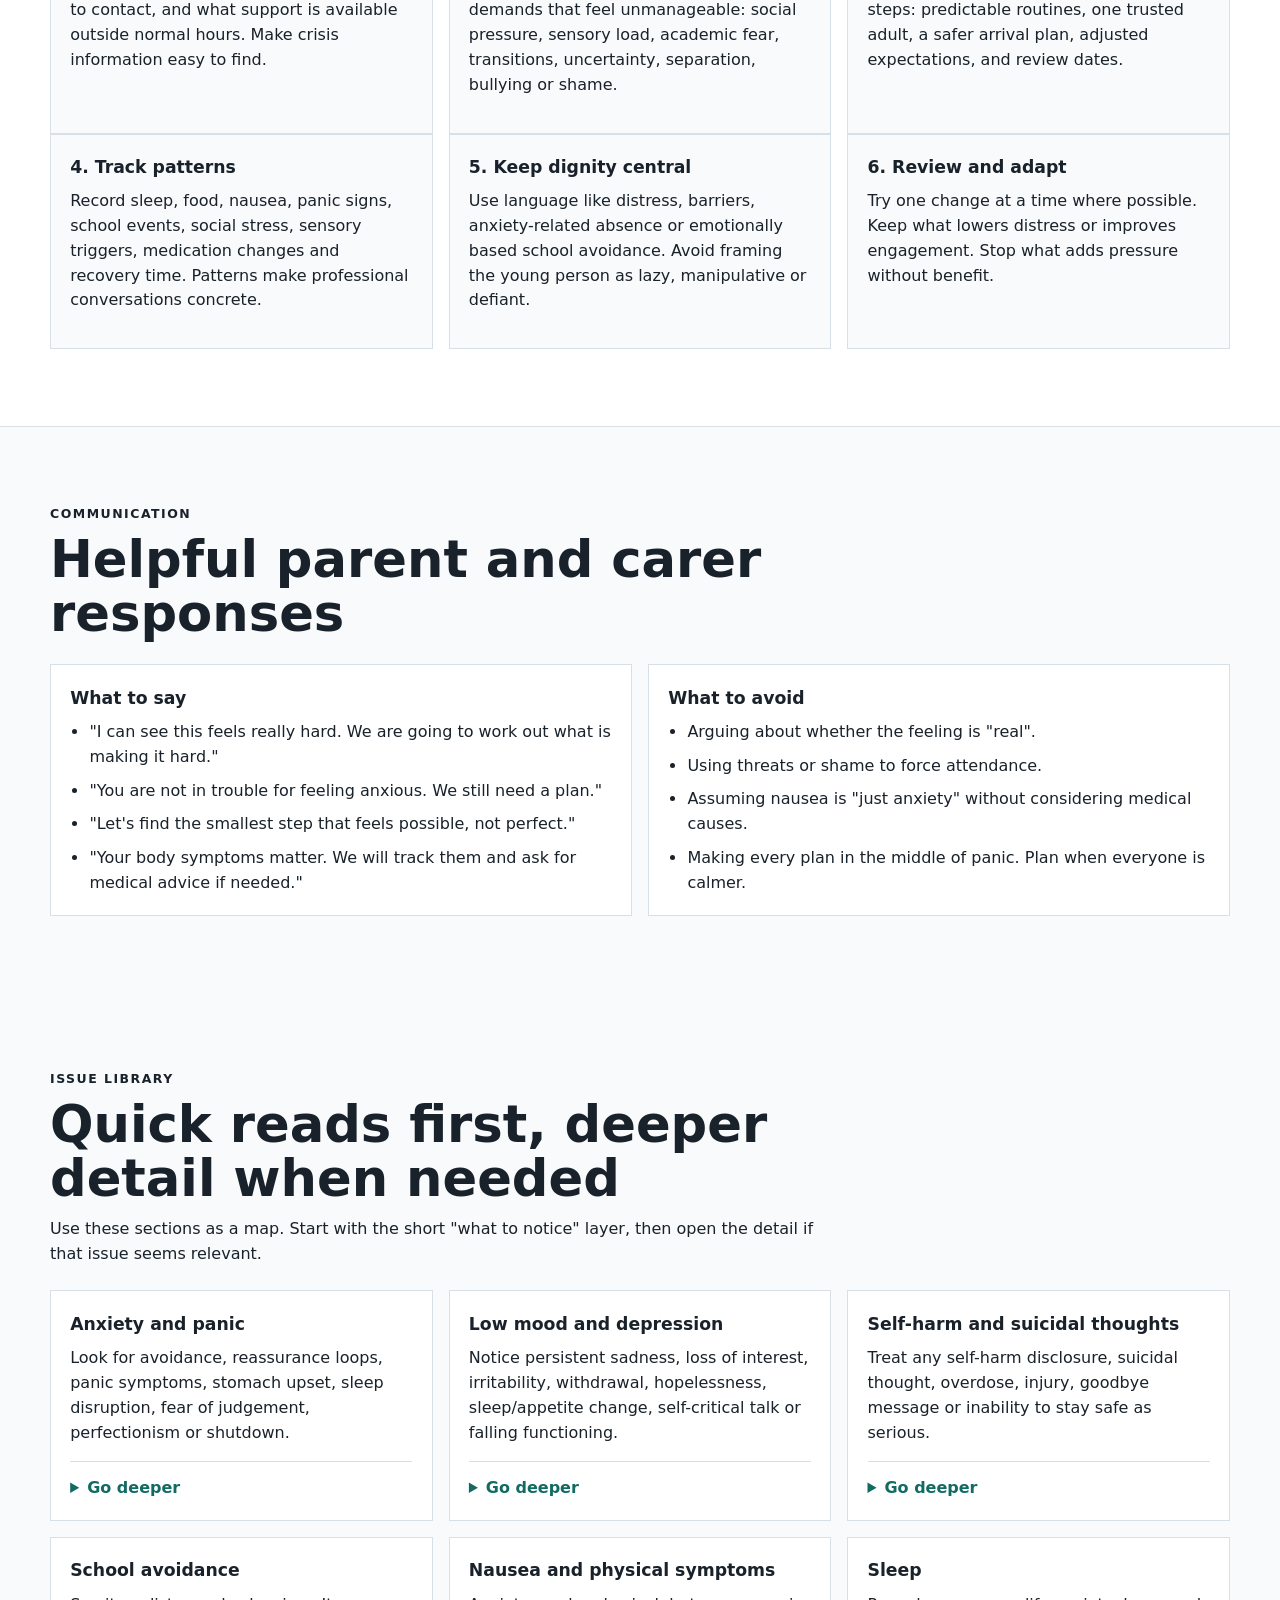
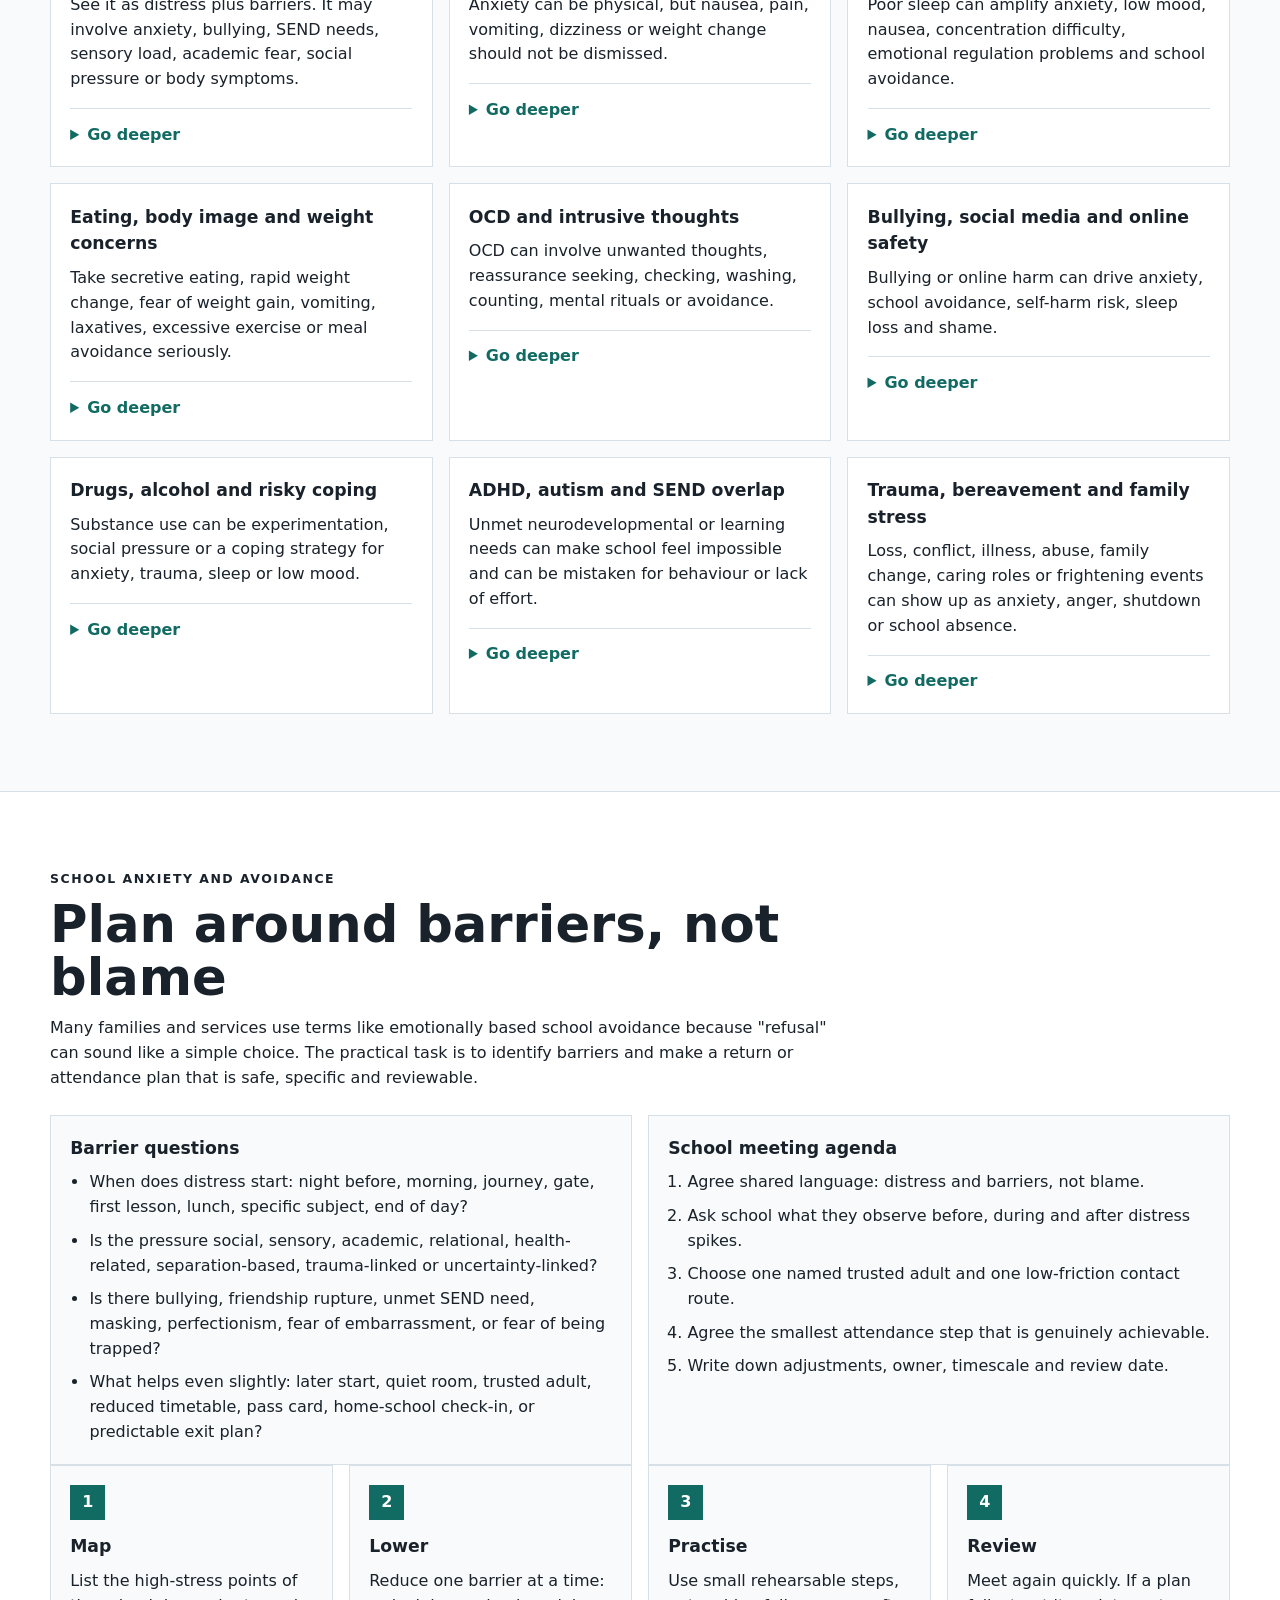
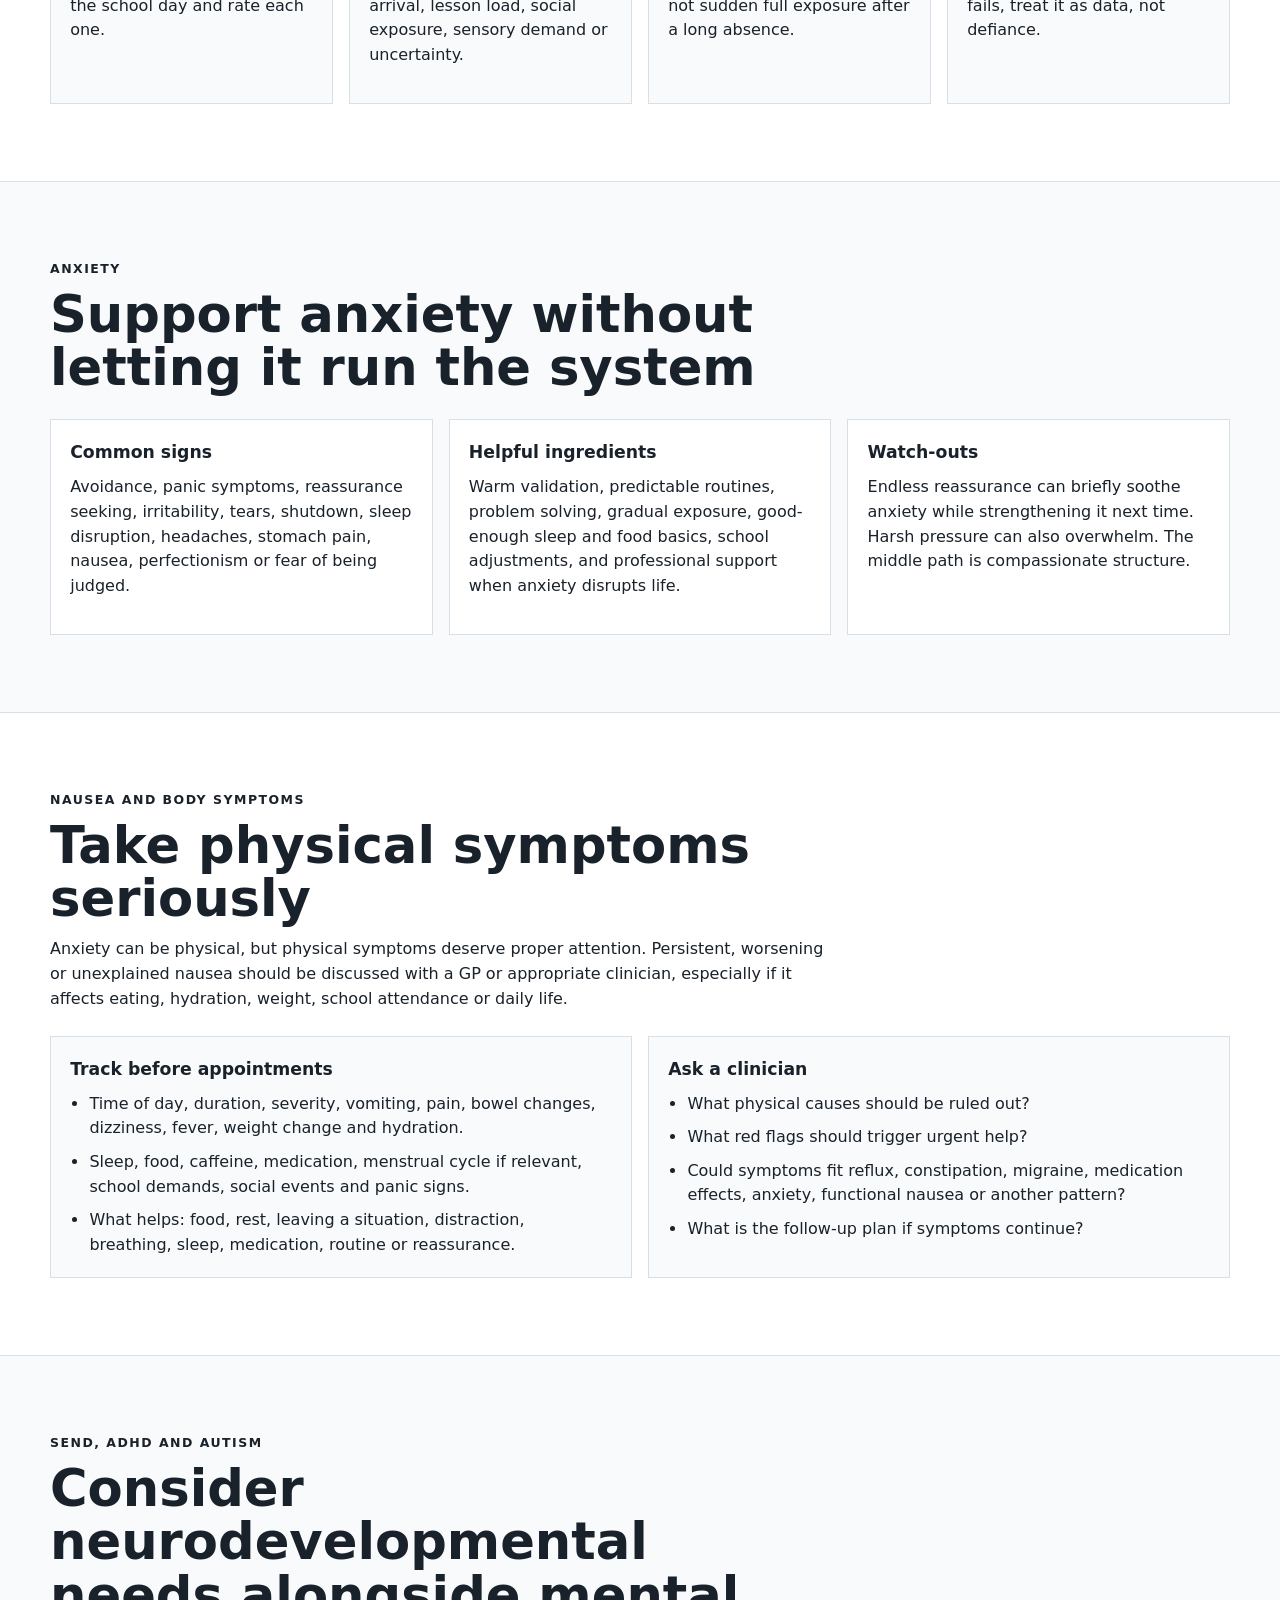
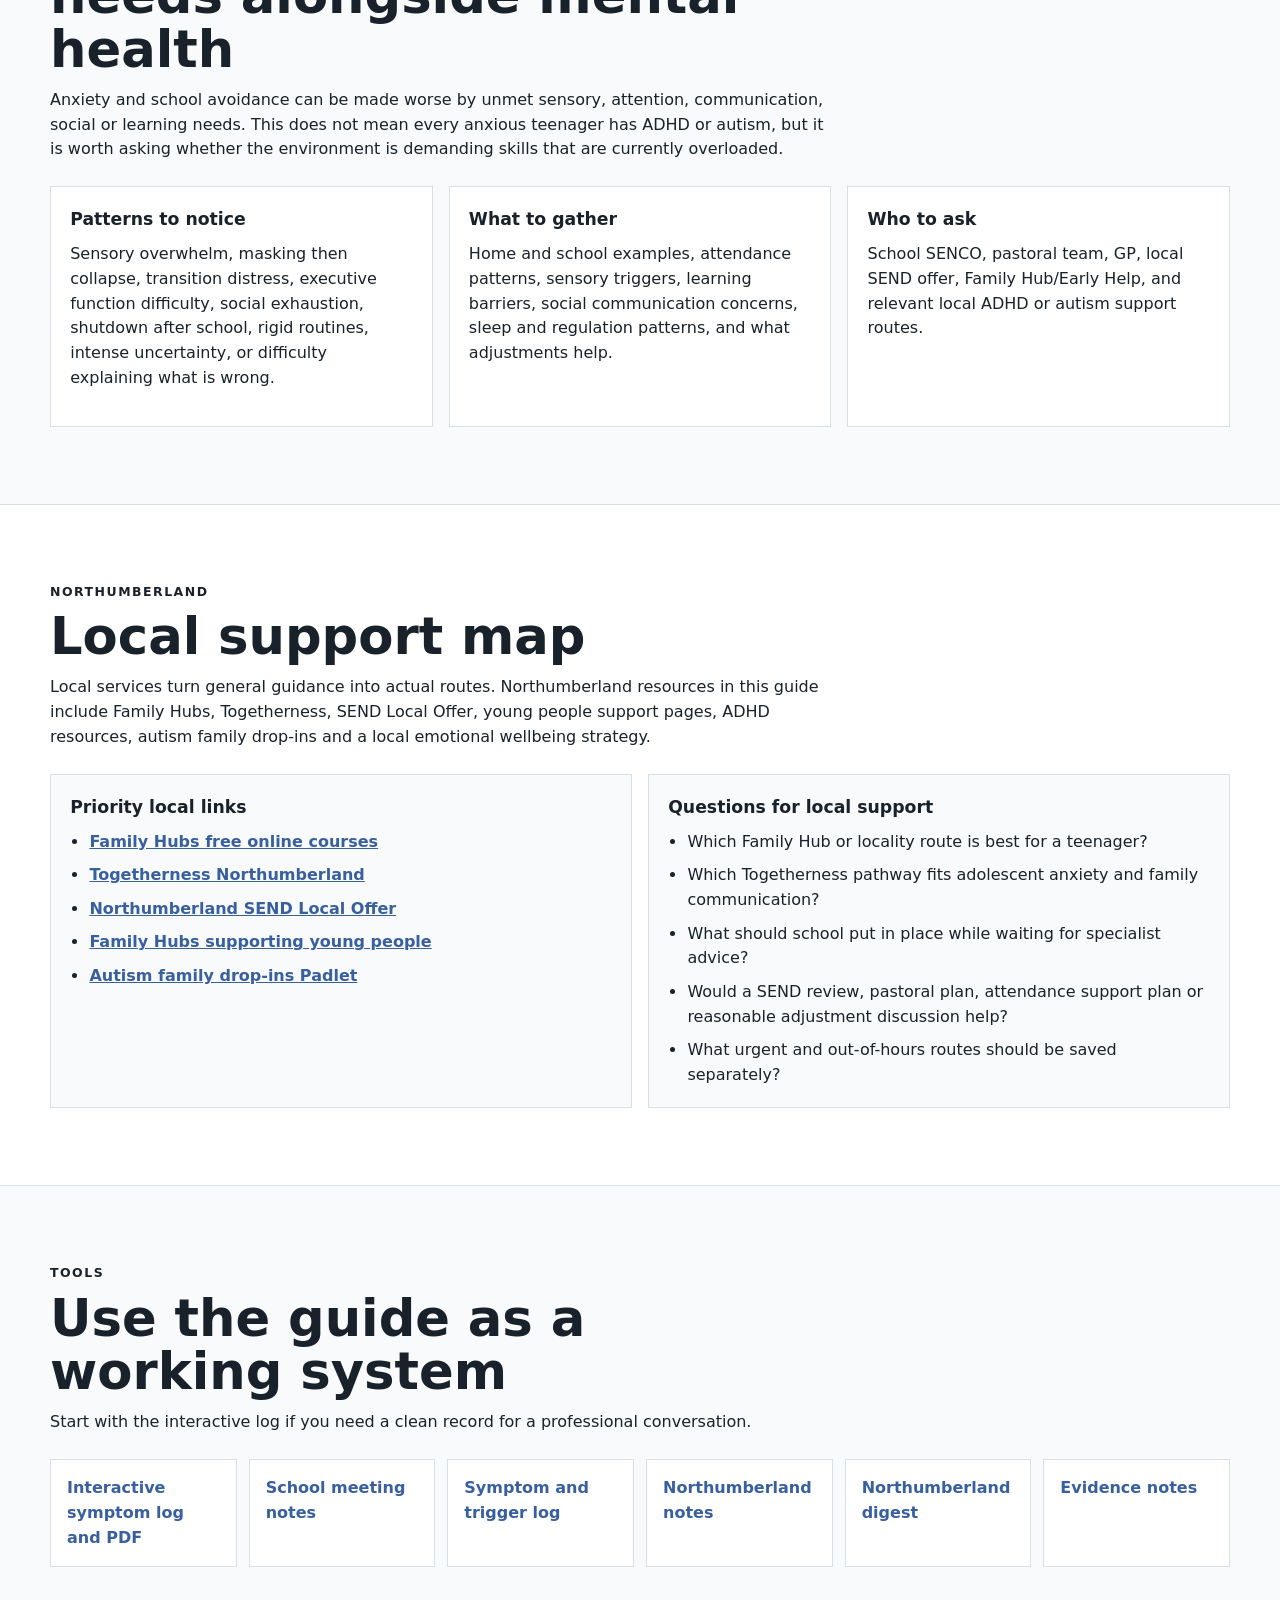
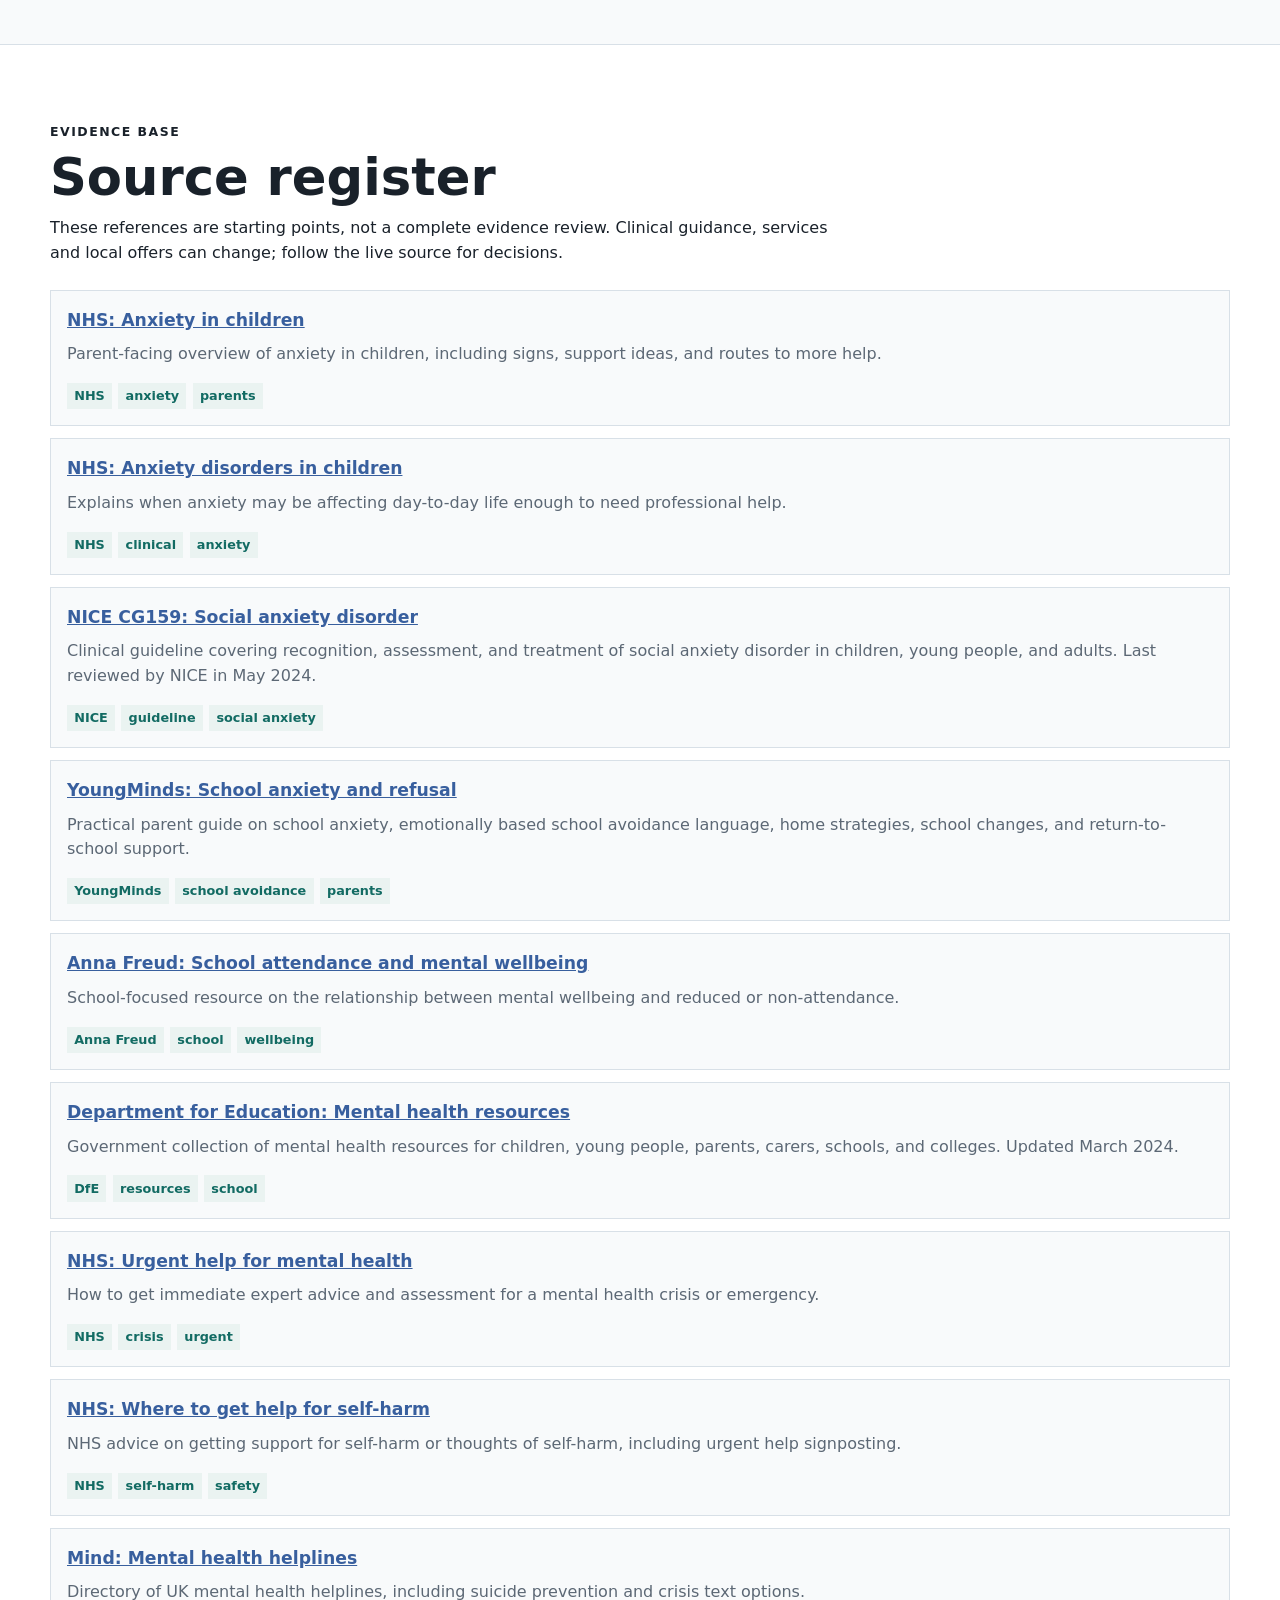
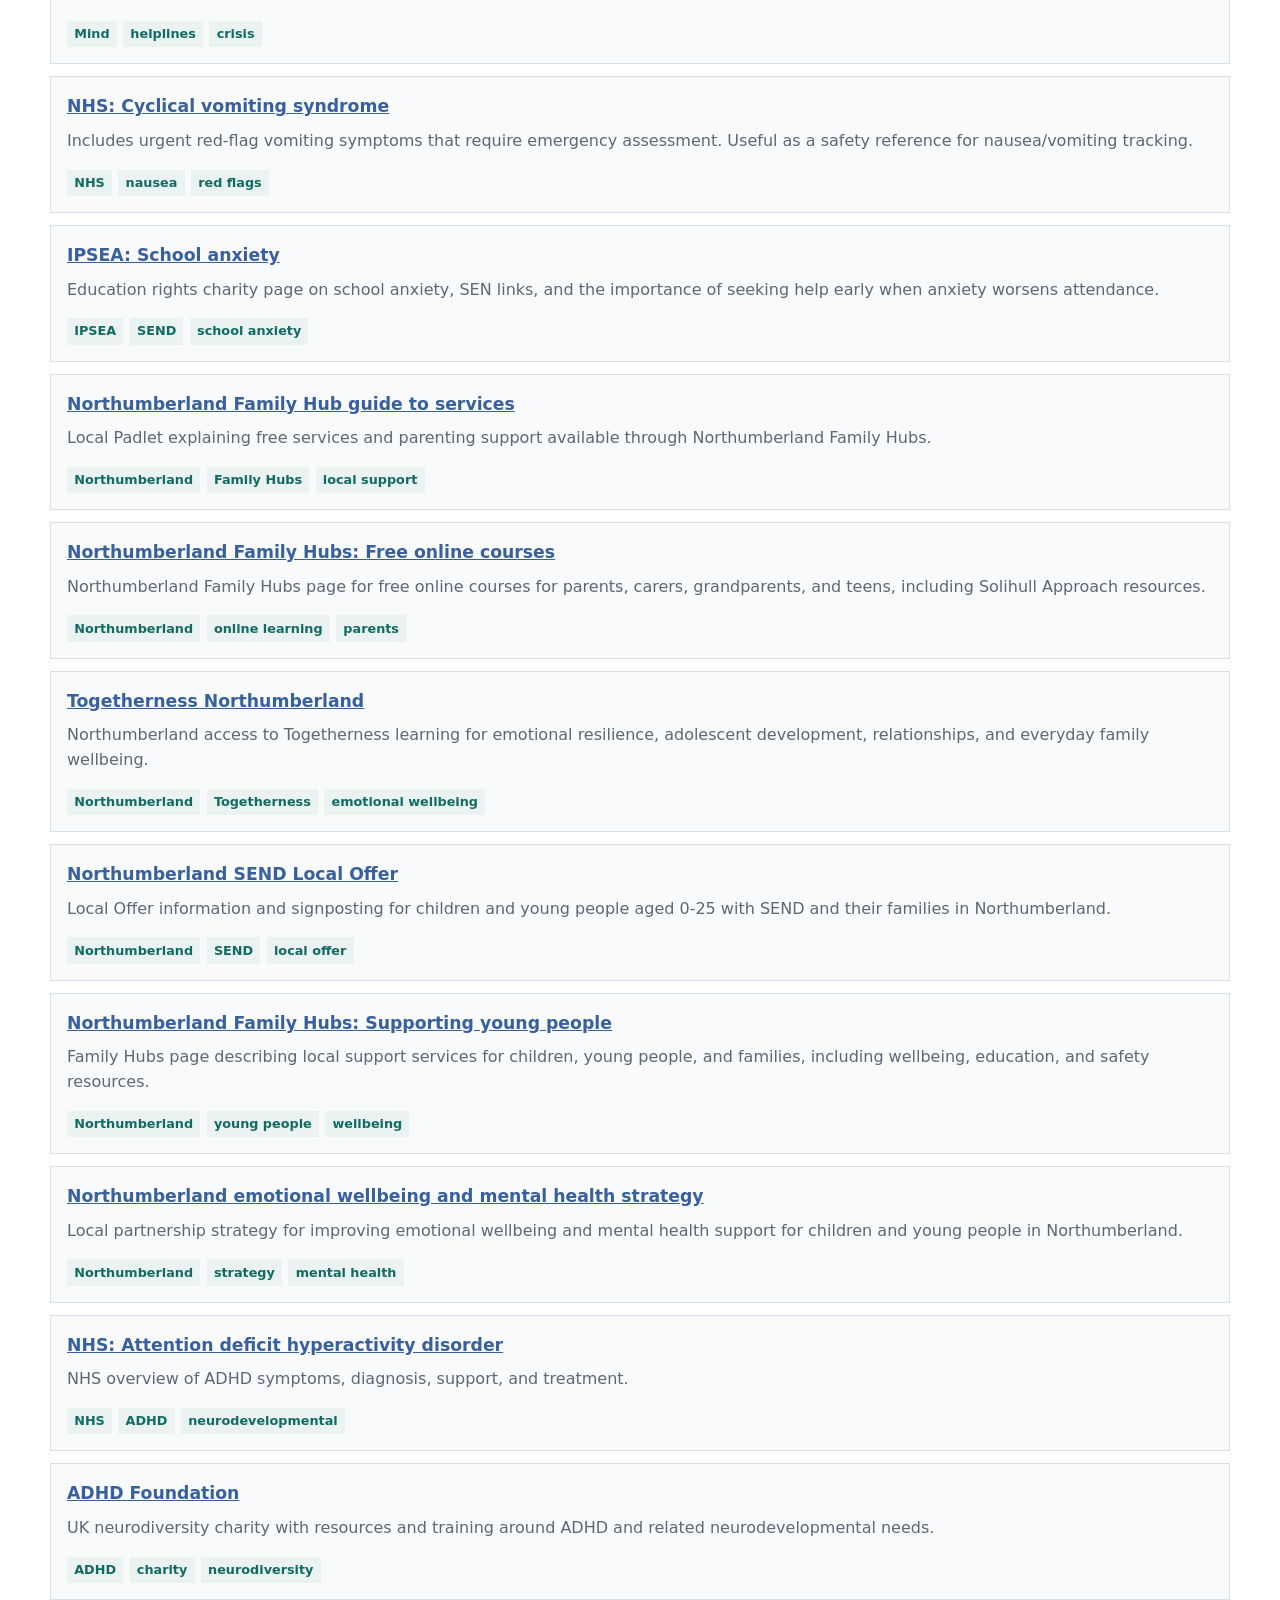
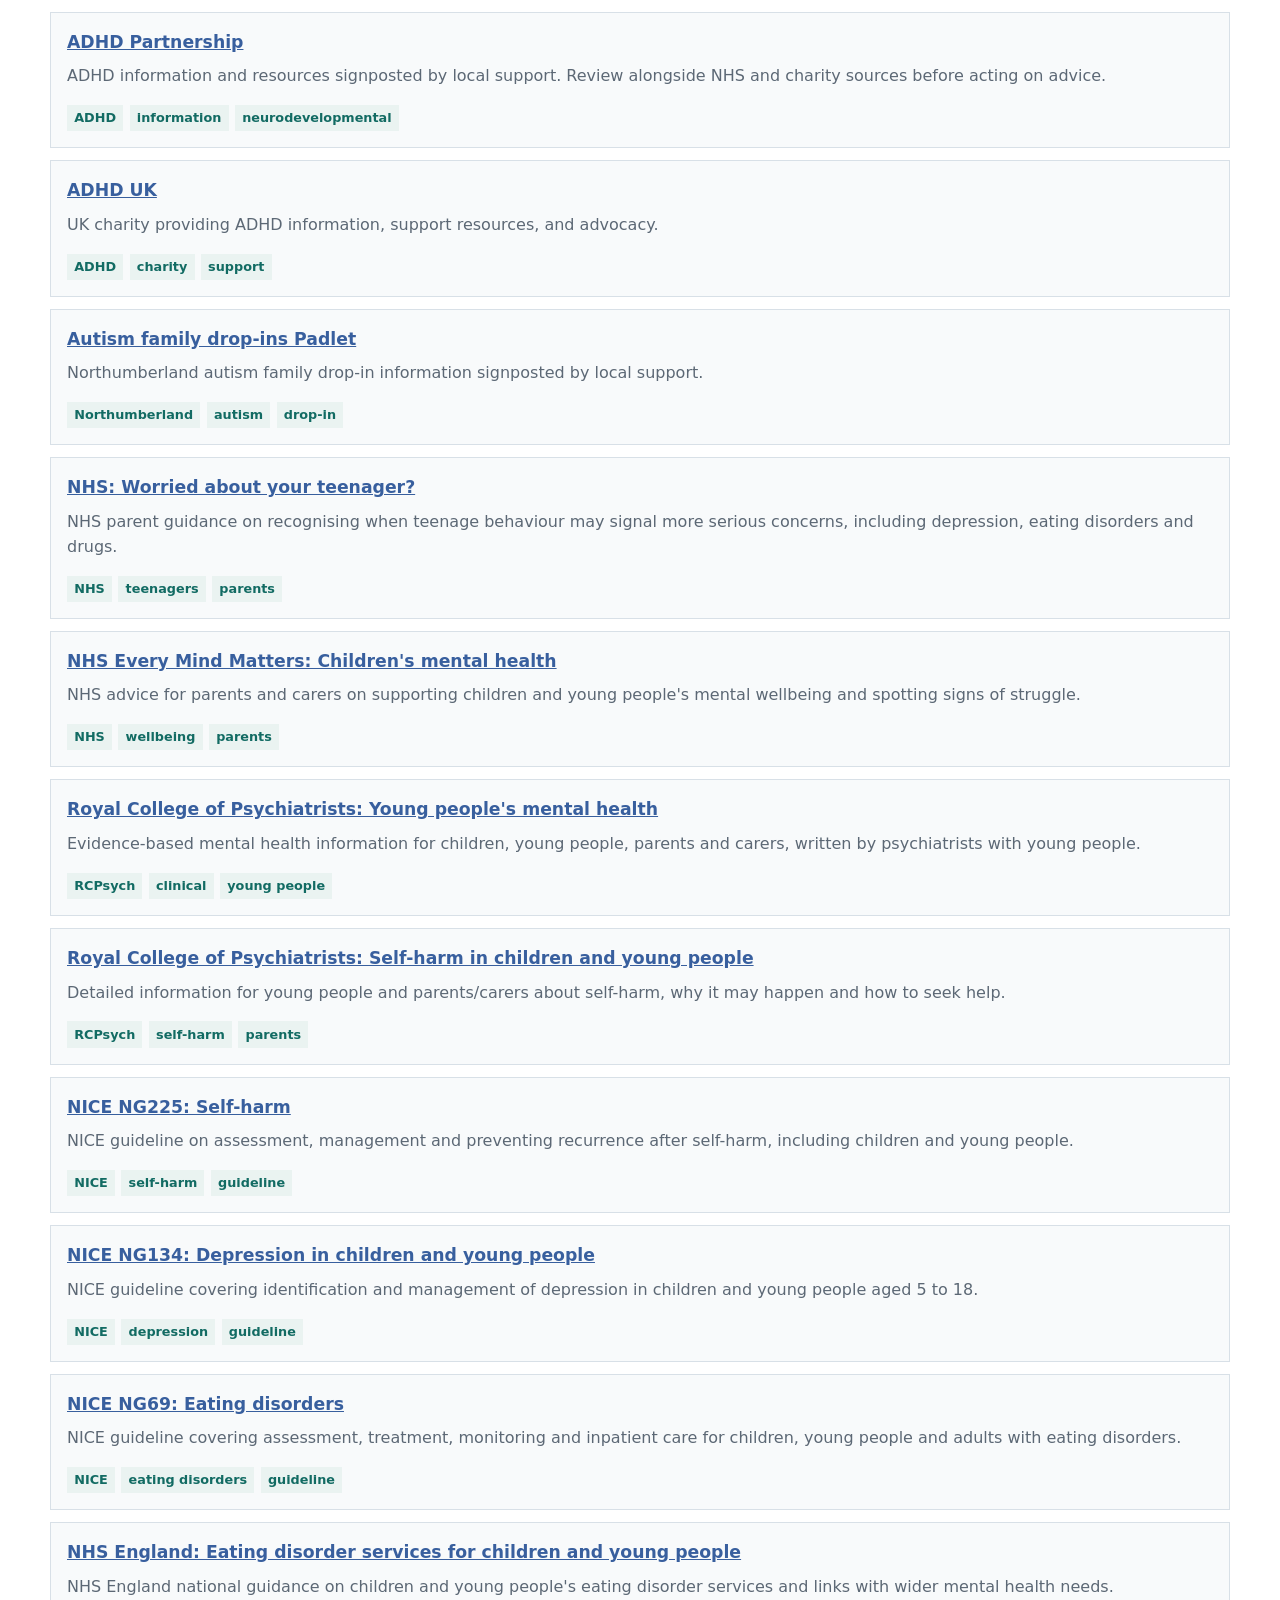
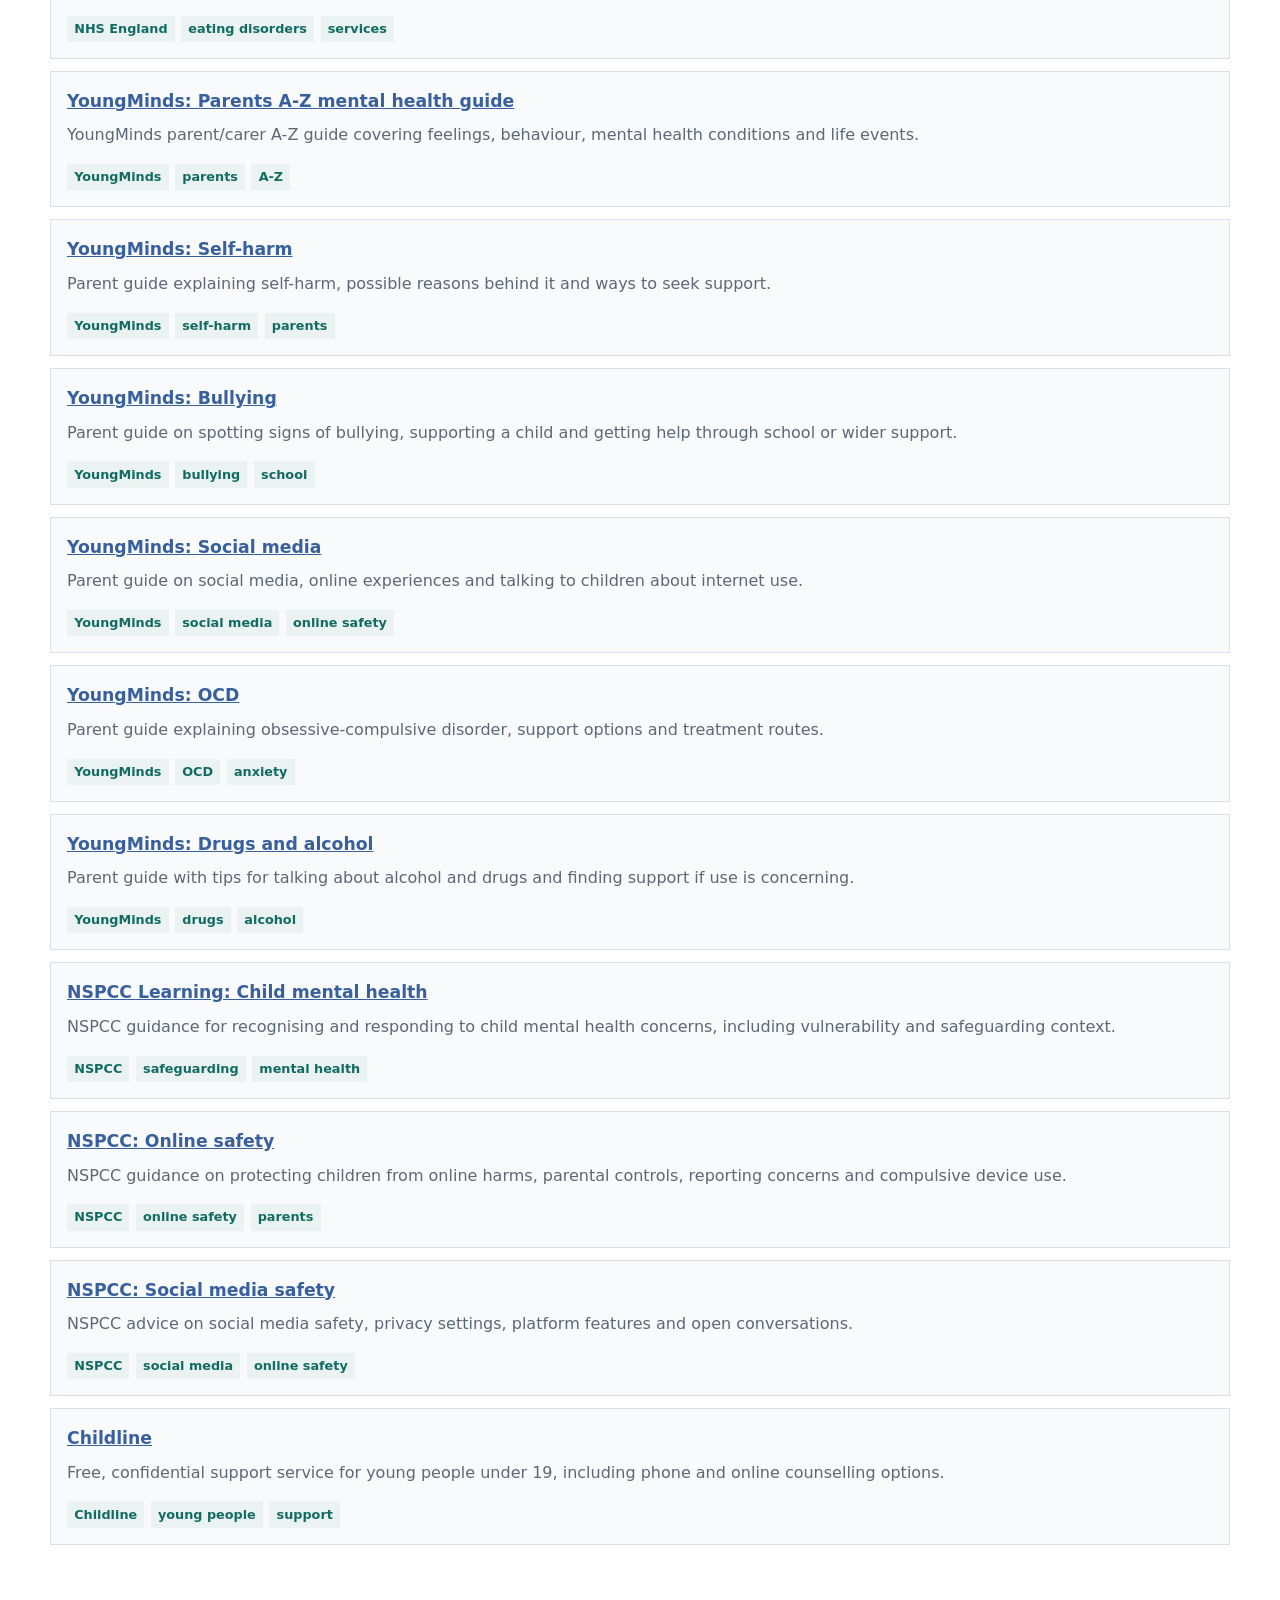
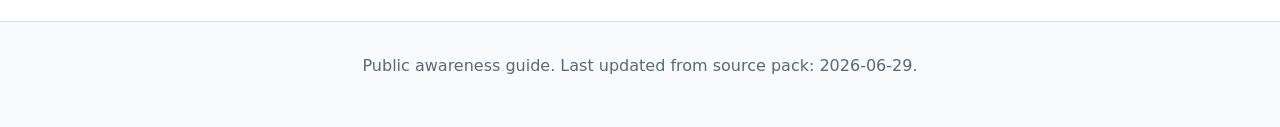
==== commit ab755ff8: "Add interactive symptom log PDF tool" ====
--- a/index.html
+++ b/index.html
@@ -436,8 +436,10 @@
         <div class="section-head">
           <p class="eyebrow">Tools</p>
           <h2>Use the guide as a working system</h2>
+          <p>Start with the interactive log if you need a clean record for a professional conversation.</p>
         </div>
         <div class="resource-list">
+          <a href="tools/symptom-log.html">Interactive symptom log and PDF</a>
           <a href="templates/school-meeting-notes.md">School meeting notes</a>
           <a href="templates/symptom-and-trigger-log.md">Symptom and trigger log</a>
           <a href="docs/northumberland-local-context.md">Northumberland notes</a>
--- a/assets/styles.css
+++ b/assets/styles.css
@@ -29,6 +29,10 @@
   line-height: 1.55;
 }
 
+body.tool-page {
+  background: #eef4f3;
+}
+
 a {
   color: var(--accent-3);
   font-weight: 650;
@@ -247,6 +251,192 @@
   text-align: center;
 }
 
+.tool-hero {
+  min-height: 42vh;
+  display: grid;
+  align-content: end;
+  gap: 1rem;
+  padding: clamp(1.5rem, 5vw, 4rem);
+  background:
+    linear-gradient(110deg, rgba(18, 107, 99, 0.94), rgba(25, 33, 42, 0.82)),
+    url("https://images.unsplash.com/photo-1516321318423-f06f85e504b3?auto=format&fit=crop&w=1800&q=80");
+  background-position: center;
+  background-size: cover;
+  color: #fff;
+}
+
+.tool-hero h1 {
+  max-width: 900px;
+  margin: 0;
+  font-size: clamp(2.4rem, 6vw, 5rem);
+  line-height: 1;
+  letter-spacing: 0;
+}
+
+.tool-shell {
+  width: min(1280px, calc(100% - 2rem));
+  margin: 0 auto;
+}
+
+.tool-card {
+  margin: clamp(1rem, 3vw, 2rem) 0;
+  padding: clamp(1rem, 3vw, 1.6rem);
+  background: var(--white);
+  border: 1px solid var(--line);
+  box-shadow: var(--shadow);
+}
+
+.tool-heading-row {
+  display: flex;
+  gap: 1rem;
+  align-items: end;
+  justify-content: space-between;
+  margin-bottom: 1rem;
+}
+
+.form-grid,
+.summary-grid {
+  display: grid;
+  grid-template-columns: repeat(3, minmax(0, 1fr));
+  gap: 1rem;
+}
+
+.summary-grid {
+  grid-template-columns: repeat(2, minmax(0, 1fr));
+}
+
+label {
+  display: grid;
+  gap: 0.35rem;
+  color: var(--muted);
+  font-size: 0.88rem;
+  font-weight: 800;
+}
+
+input,
+select,
+textarea {
+  width: 100%;
+  min-height: 42px;
+  border: 1px solid var(--line);
+  background: #fff;
+  color: var(--ink);
+  font: inherit;
+  padding: 0.6rem;
+}
+
+textarea {
+  resize: vertical;
+}
+
+.table-wrap {
+  overflow-x: auto;
+  border: 1px solid var(--line);
+}
+
+.log-table {
+  width: 100%;
+  min-width: 1180px;
+  border-collapse: collapse;
+  background: #fff;
+}
+
+.log-table th,
+.log-table td {
+  border-bottom: 1px solid var(--line);
+  border-right: 1px solid var(--line);
+  padding: 0.55rem;
+  vertical-align: top;
+}
+
+.log-table th {
+  background: var(--soft);
+  color: var(--accent);
+  font-size: 0.76rem;
+  text-align: left;
+  text-transform: uppercase;
+}
+
+.log-table td:last-child,
+.log-table th:last-child {
+  border-right: 0;
+}
+
+.log-table input,
+.log-table textarea {
+  min-height: 36px;
+  border: 0;
+  padding: 0.35rem;
+  background: #f8fafb;
+}
+
+.button-row {
+  display: flex;
+  flex-wrap: wrap;
+  gap: 0.75rem;
+}
+
+.primary-action,
+.secondary-action,
+.danger-action,
+.icon-action {
+  min-height: 44px;
+  border: 1px solid transparent;
+  padding: 0.65rem 0.95rem;
+  cursor: pointer;
+  font: inherit;
+  font-weight: 800;
+}
+
+.primary-action {
+  background: var(--accent);
+  color: #fff;
+}
+
+.secondary-action {
+  background: var(--soft);
+  color: var(--accent);
+  border-color: rgba(18, 107, 99, 0.24);
+}
+
+.danger-action {
+  background: #f8e6df;
+  color: var(--accent-2);
+  border-color: rgba(141, 63, 47, 0.28);
+}
+
+.icon-action {
+  min-width: 36px;
+  min-height: 36px;
+  padding: 0;
+  background: #f3e7e4;
+  color: var(--accent-2);
+}
+
+@media print {
+  .tool-hero,
+  .button-row,
+  .icon-action,
+  #addRow {
+    display: none !important;
+  }
+
+  body,
+  body.tool-page {
+    background: #fff;
+  }
+
+  .tool-shell {
+    width: 100%;
+  }
+
+  .tool-card,
+  .notice {
+    box-shadow: none;
+    break-inside: avoid;
+  }
+}
+
 @media (max-width: 860px) {
   .quick-grid,
   .principles,
@@ -254,11 +444,18 @@
   .issue-grid,
   .two-column,
   .timeline,
-  .resource-list {
+  .resource-list,
+  .form-grid,
+  .summary-grid {
     grid-template-columns: 1fr;
   }
 
   .topbar {
     min-height: 64vh;
   }
-}
+
+  .tool-heading-row {
+    align-items: stretch;
+    flex-direction: column;
+  }
+}
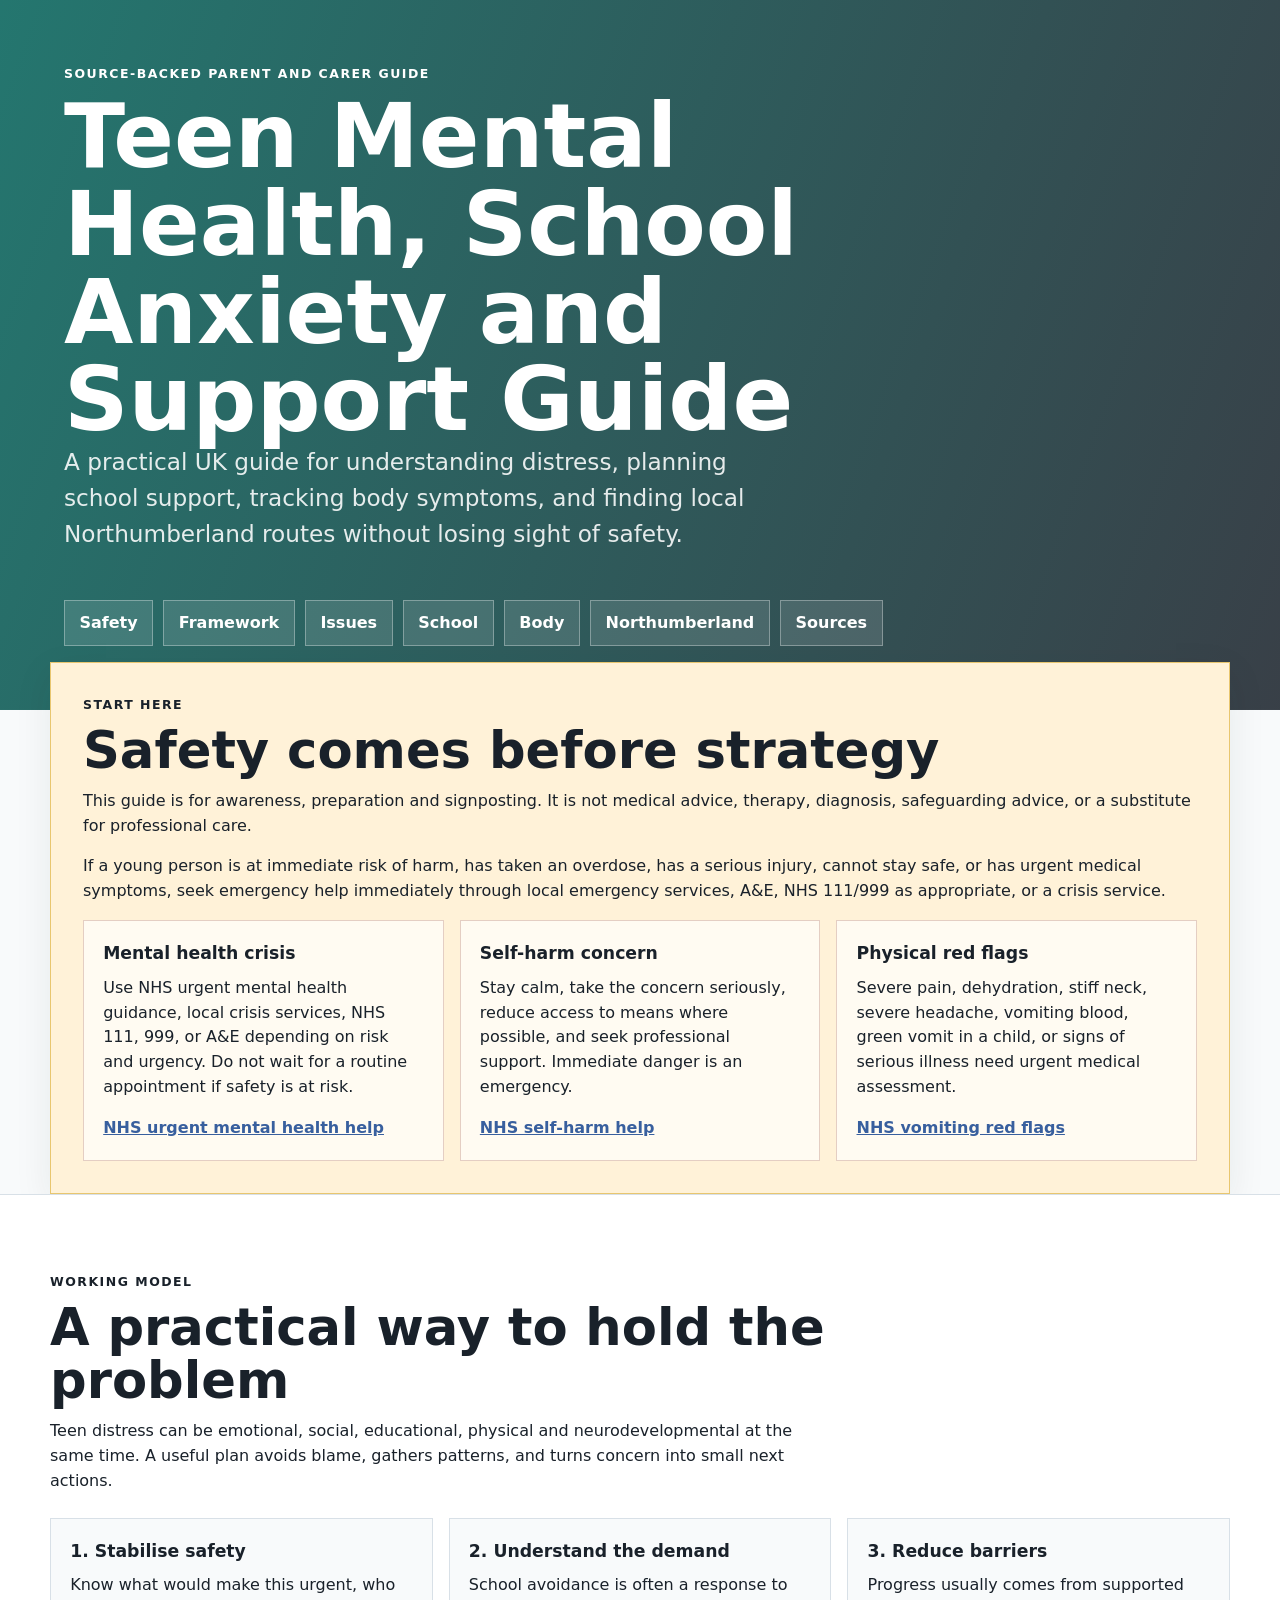
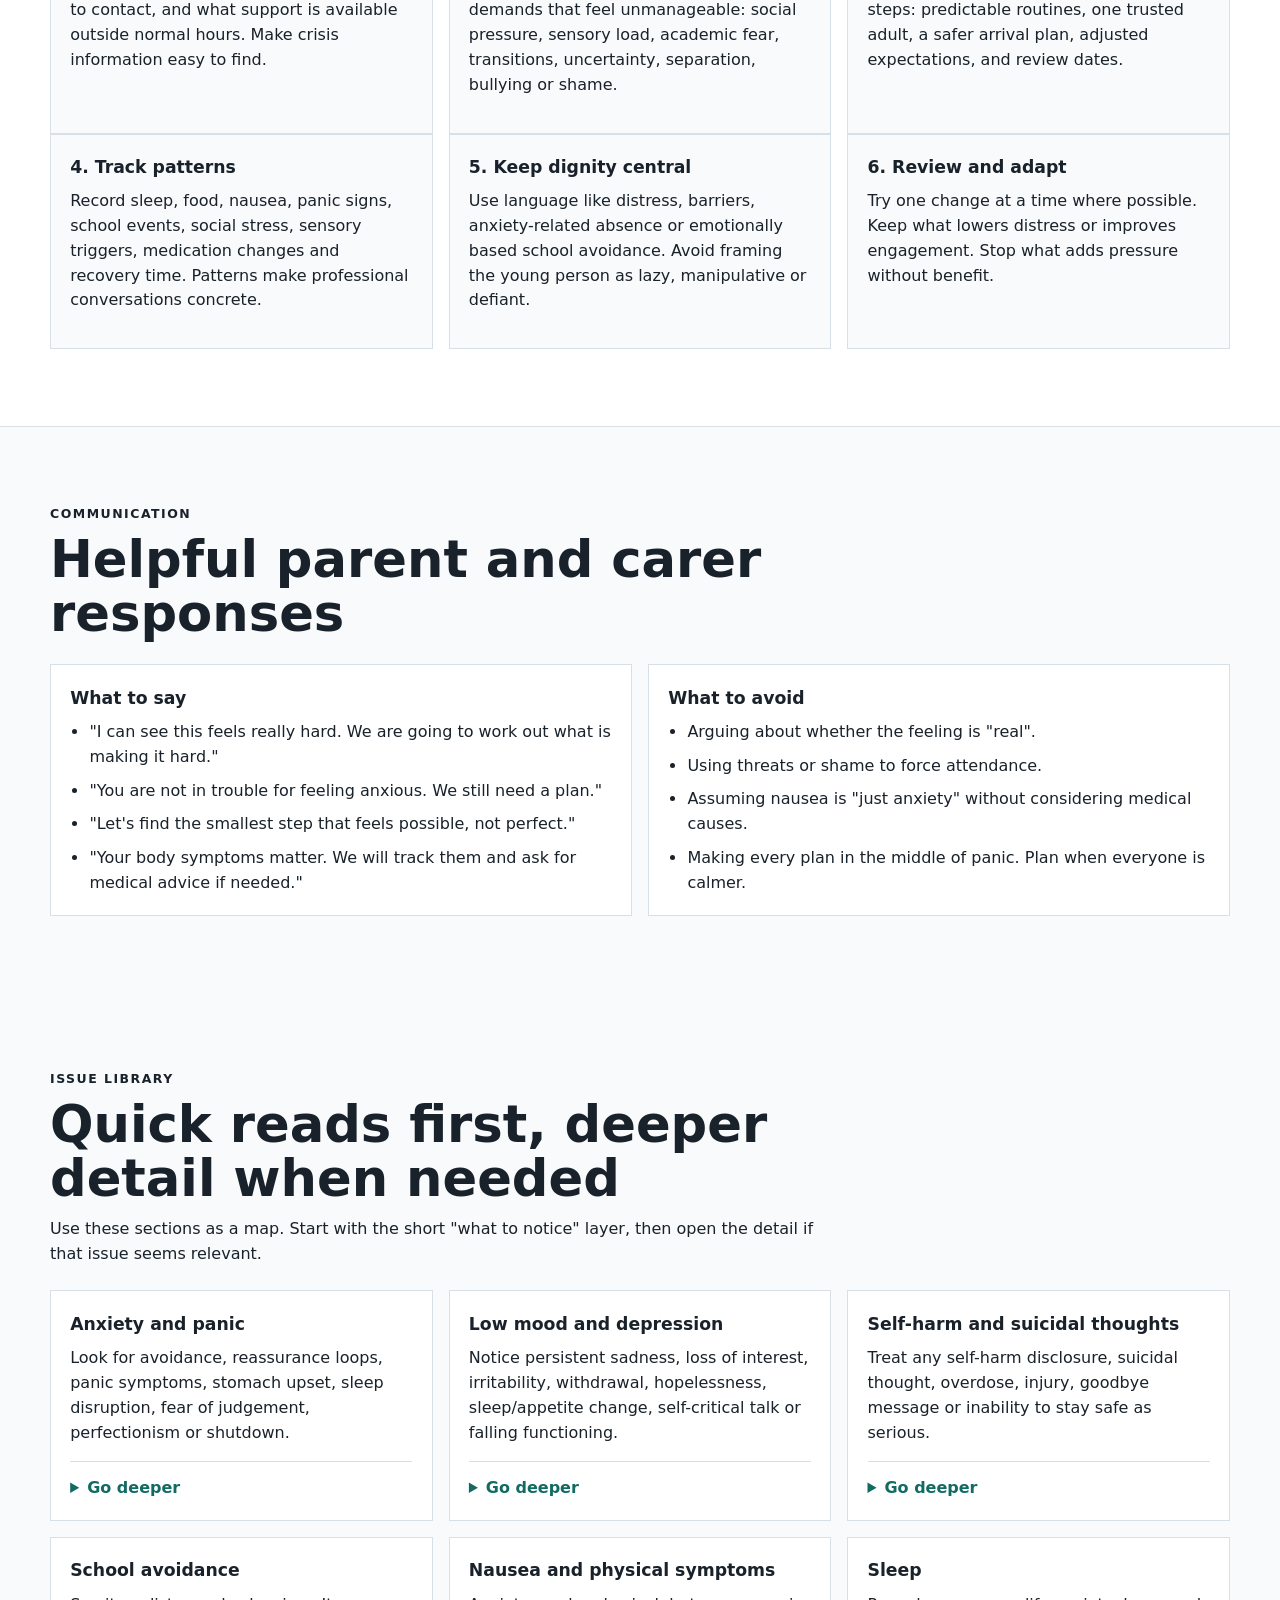
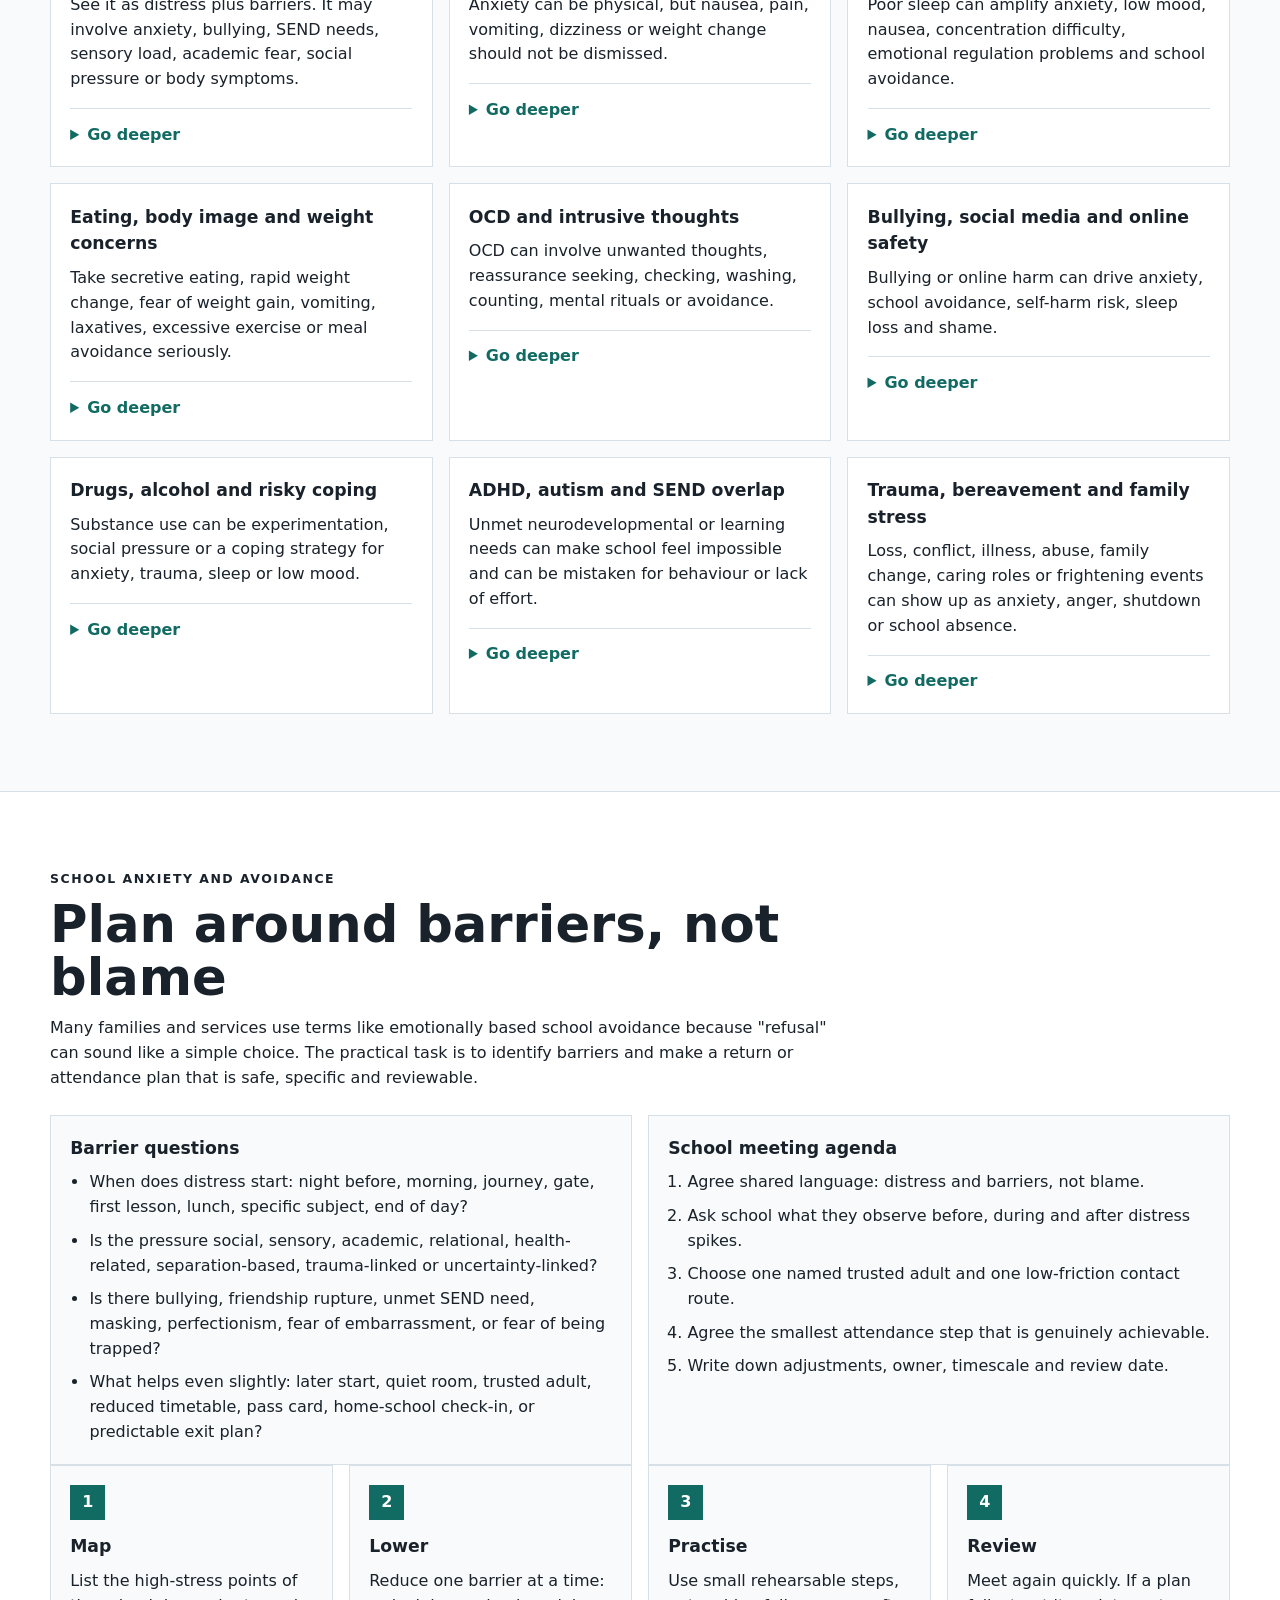
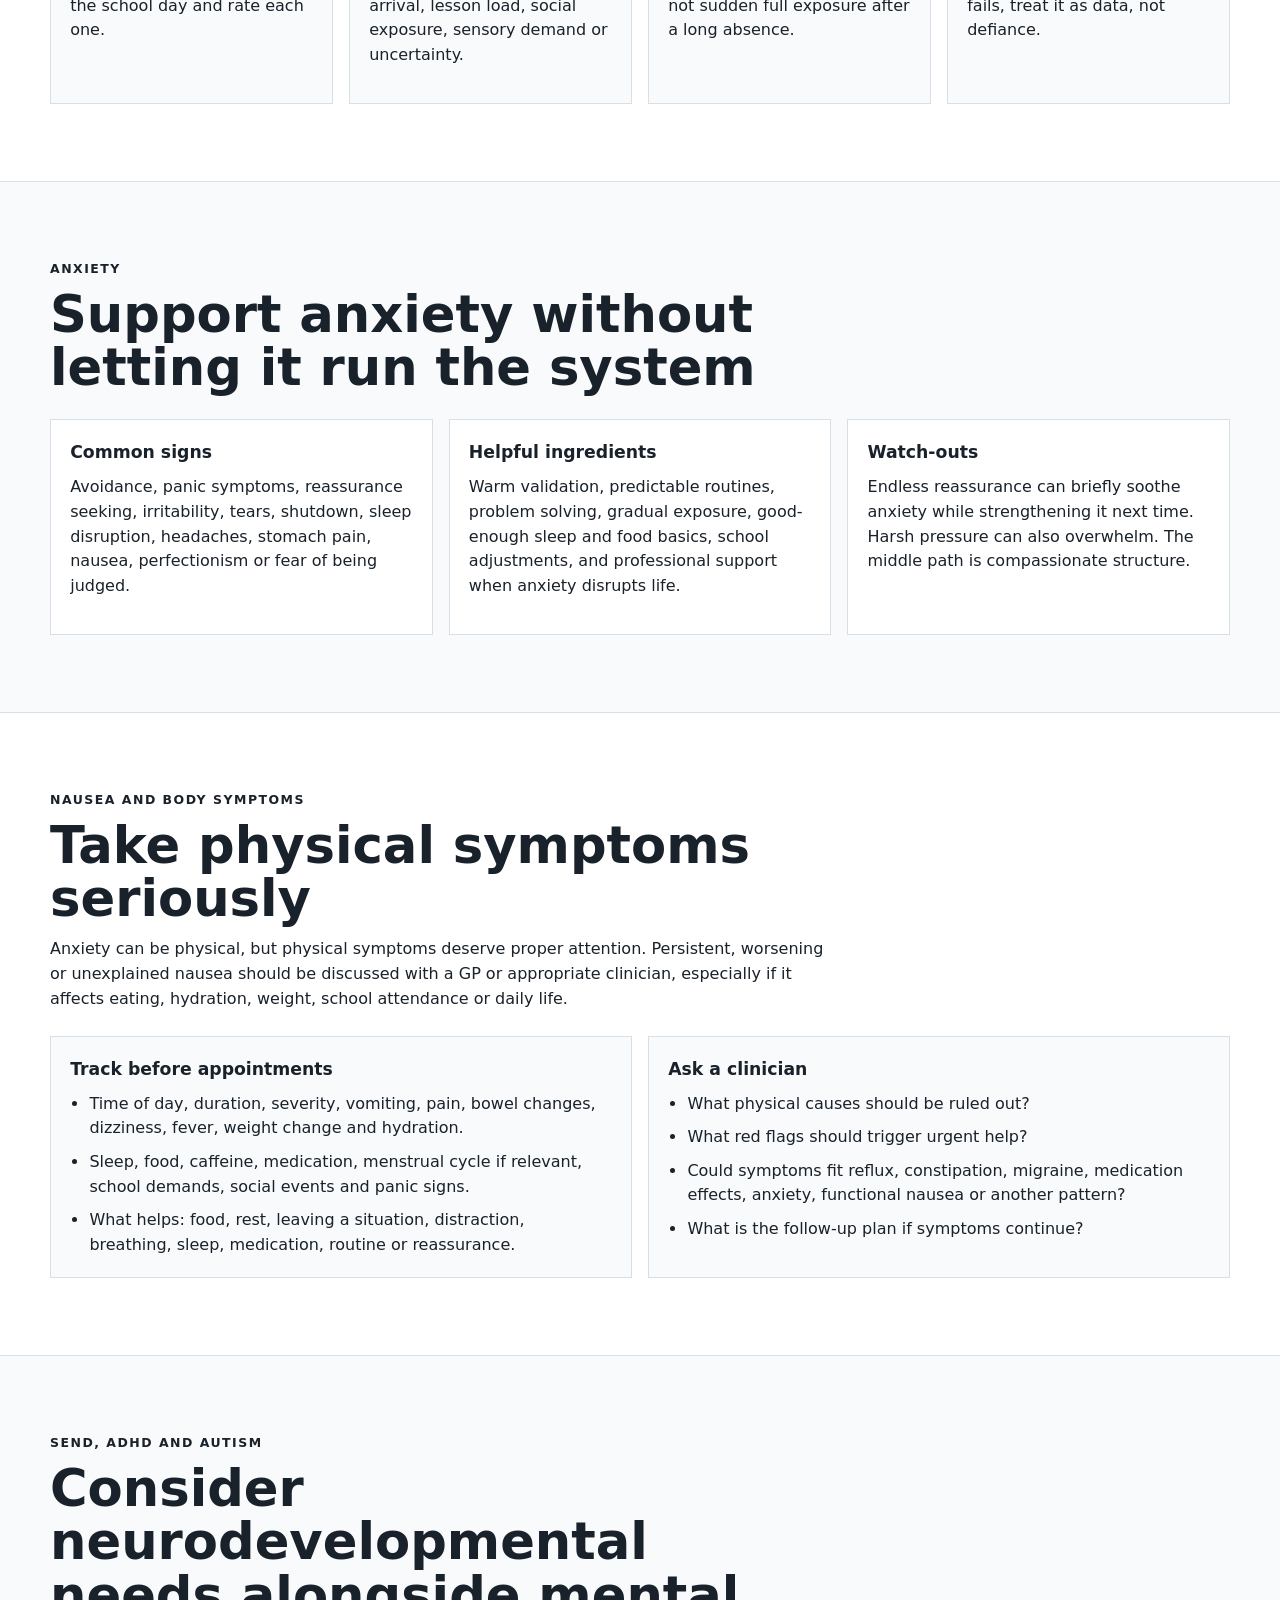
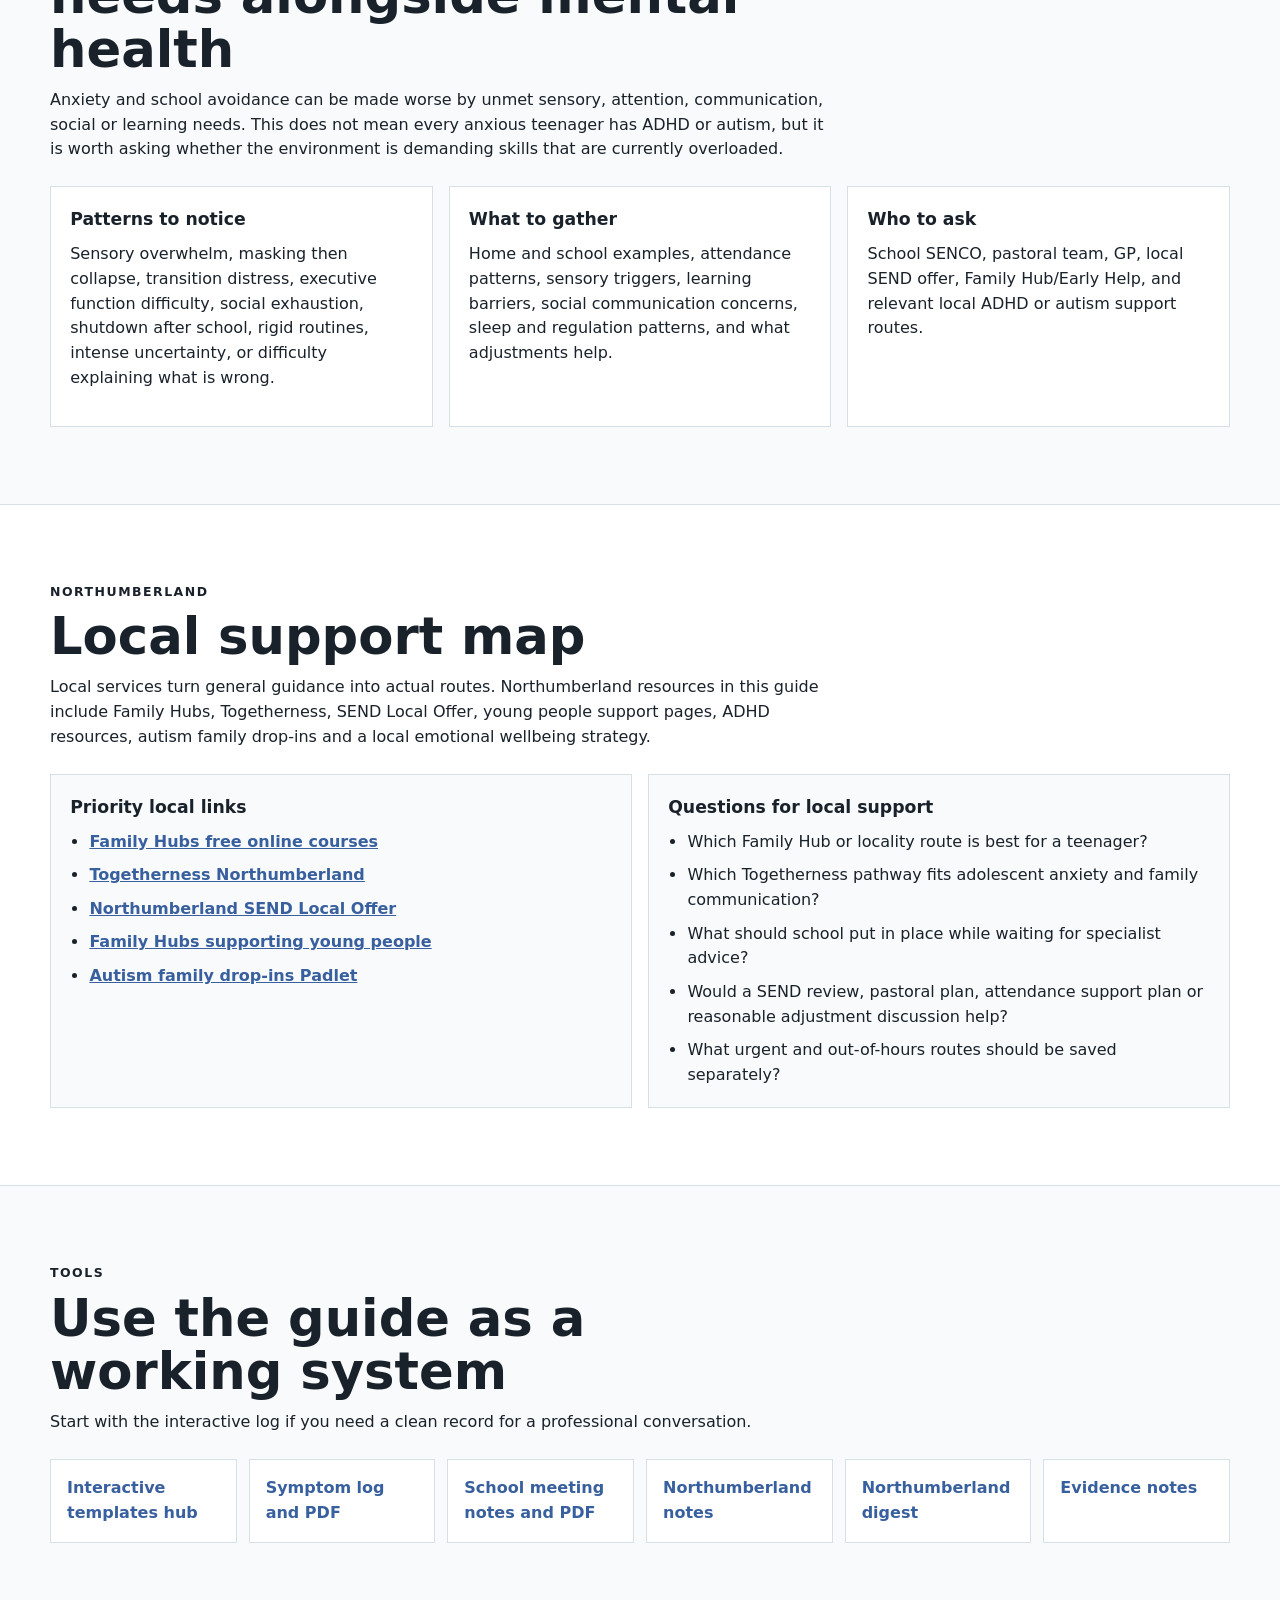
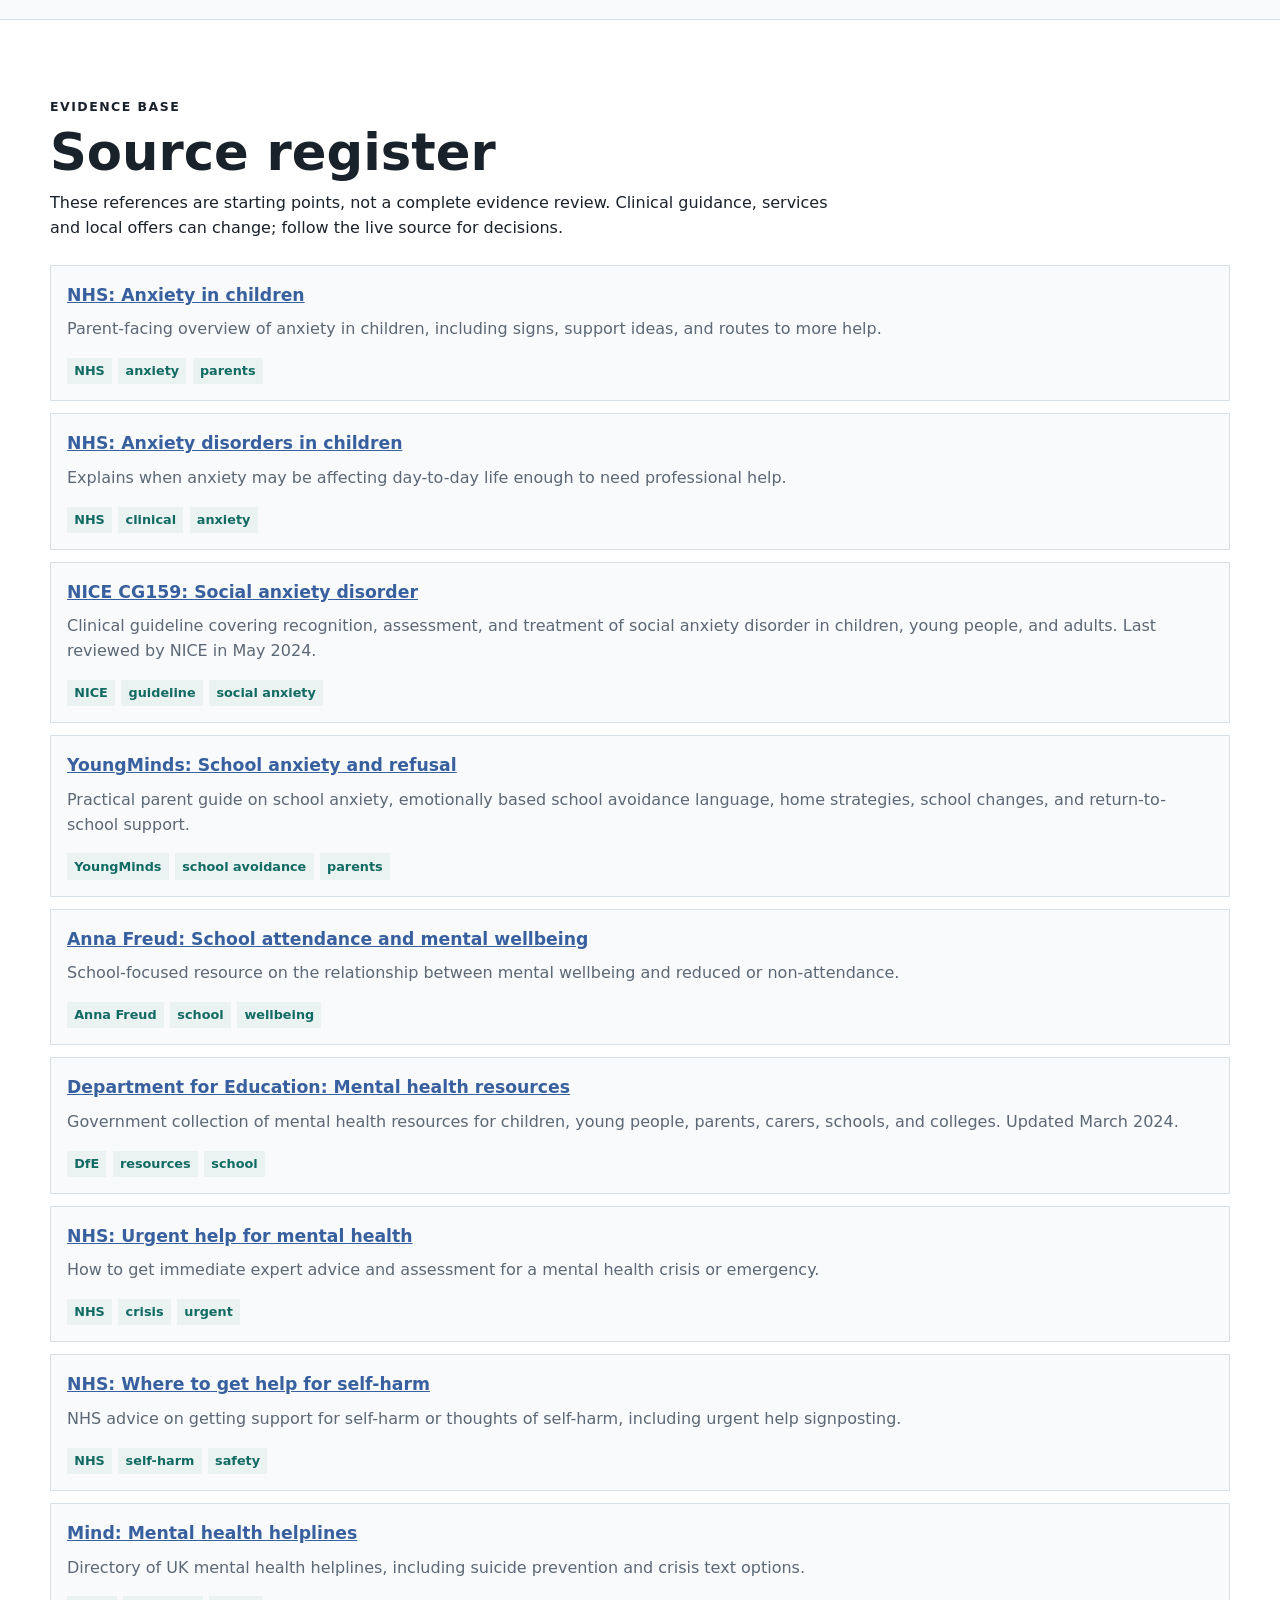
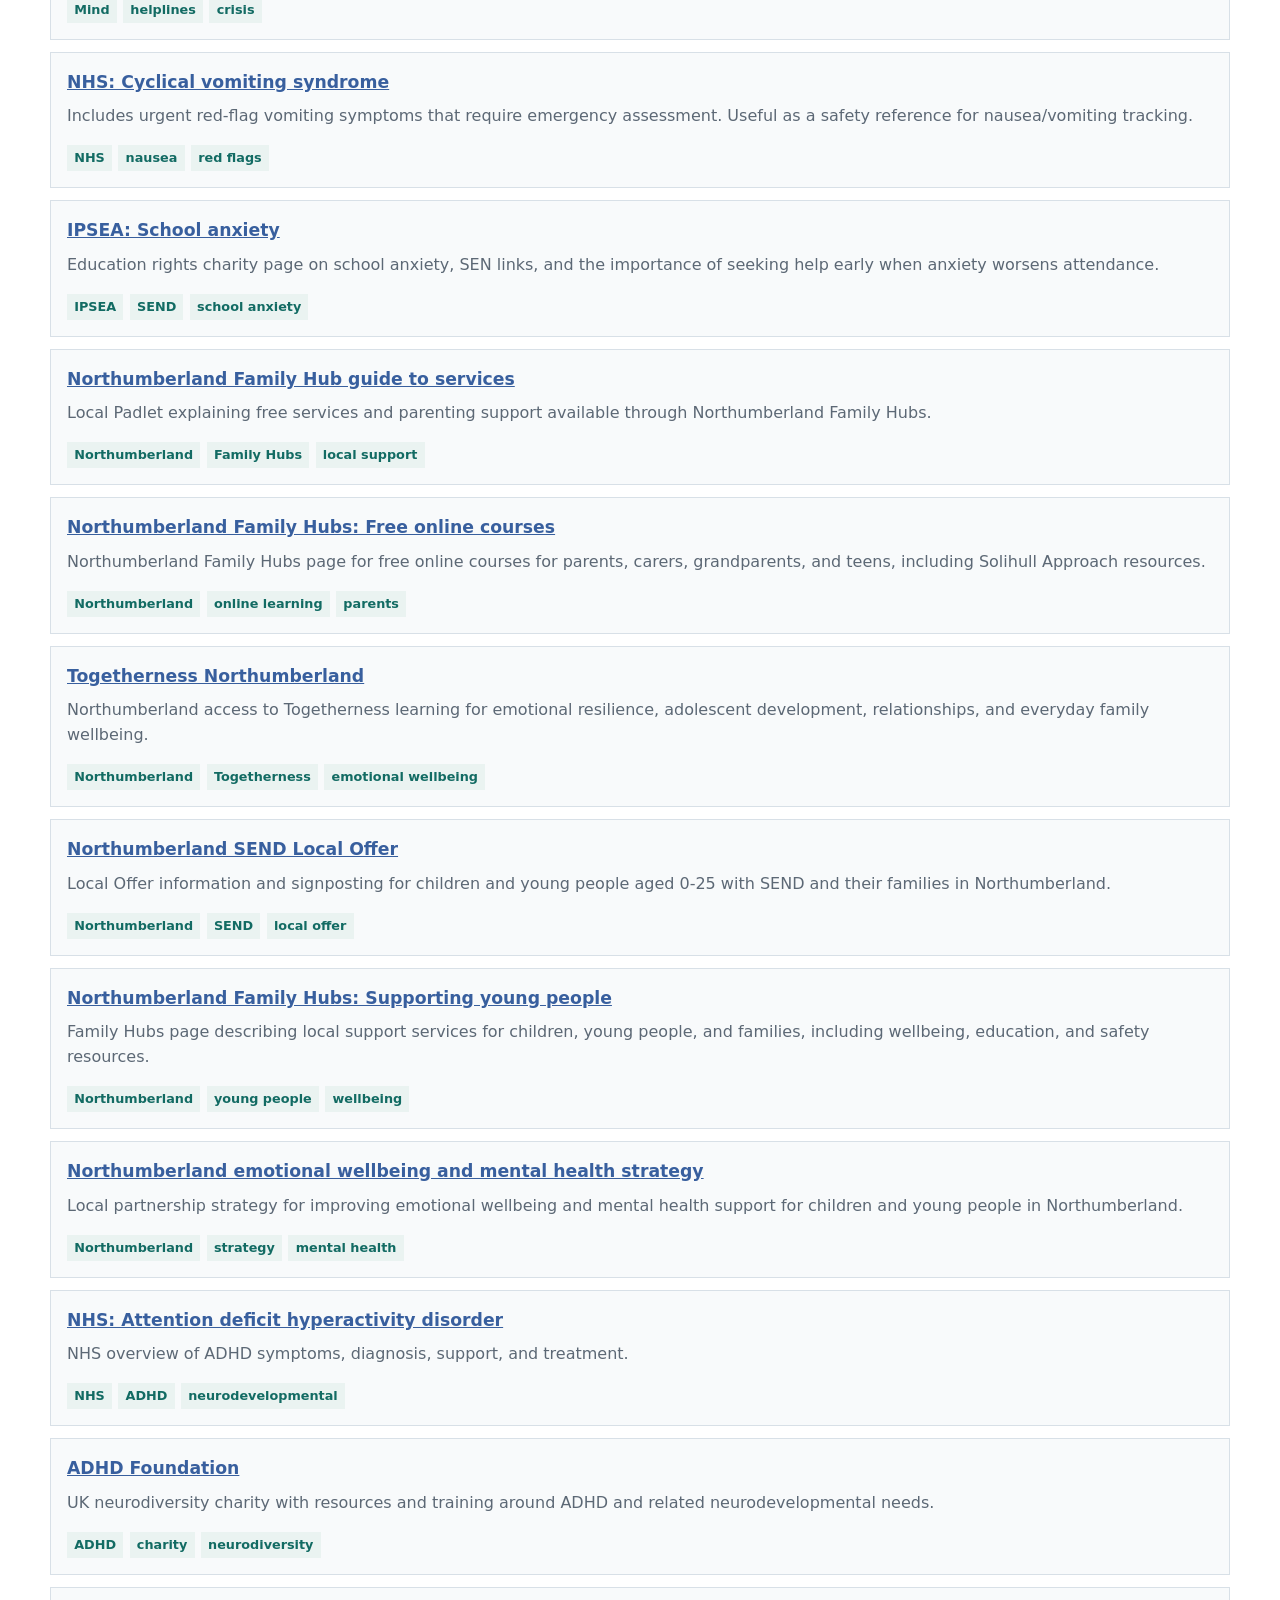
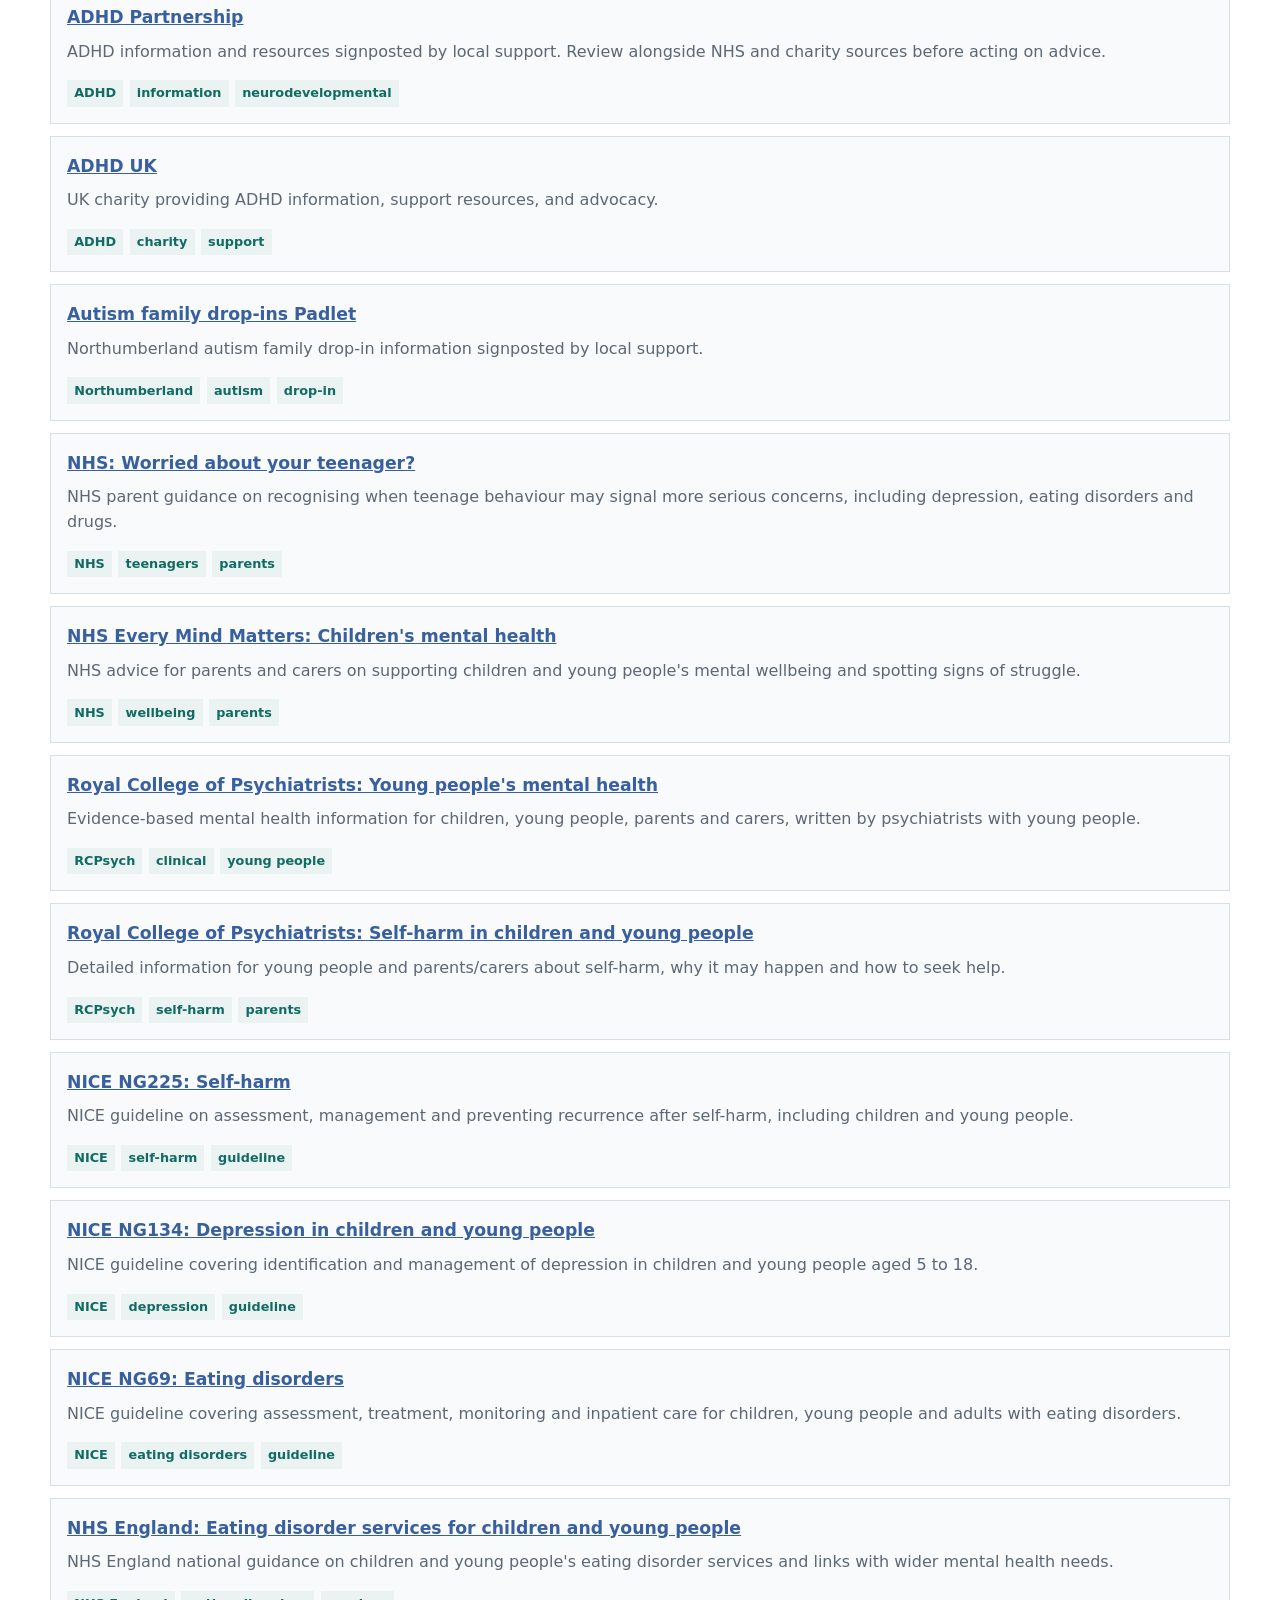
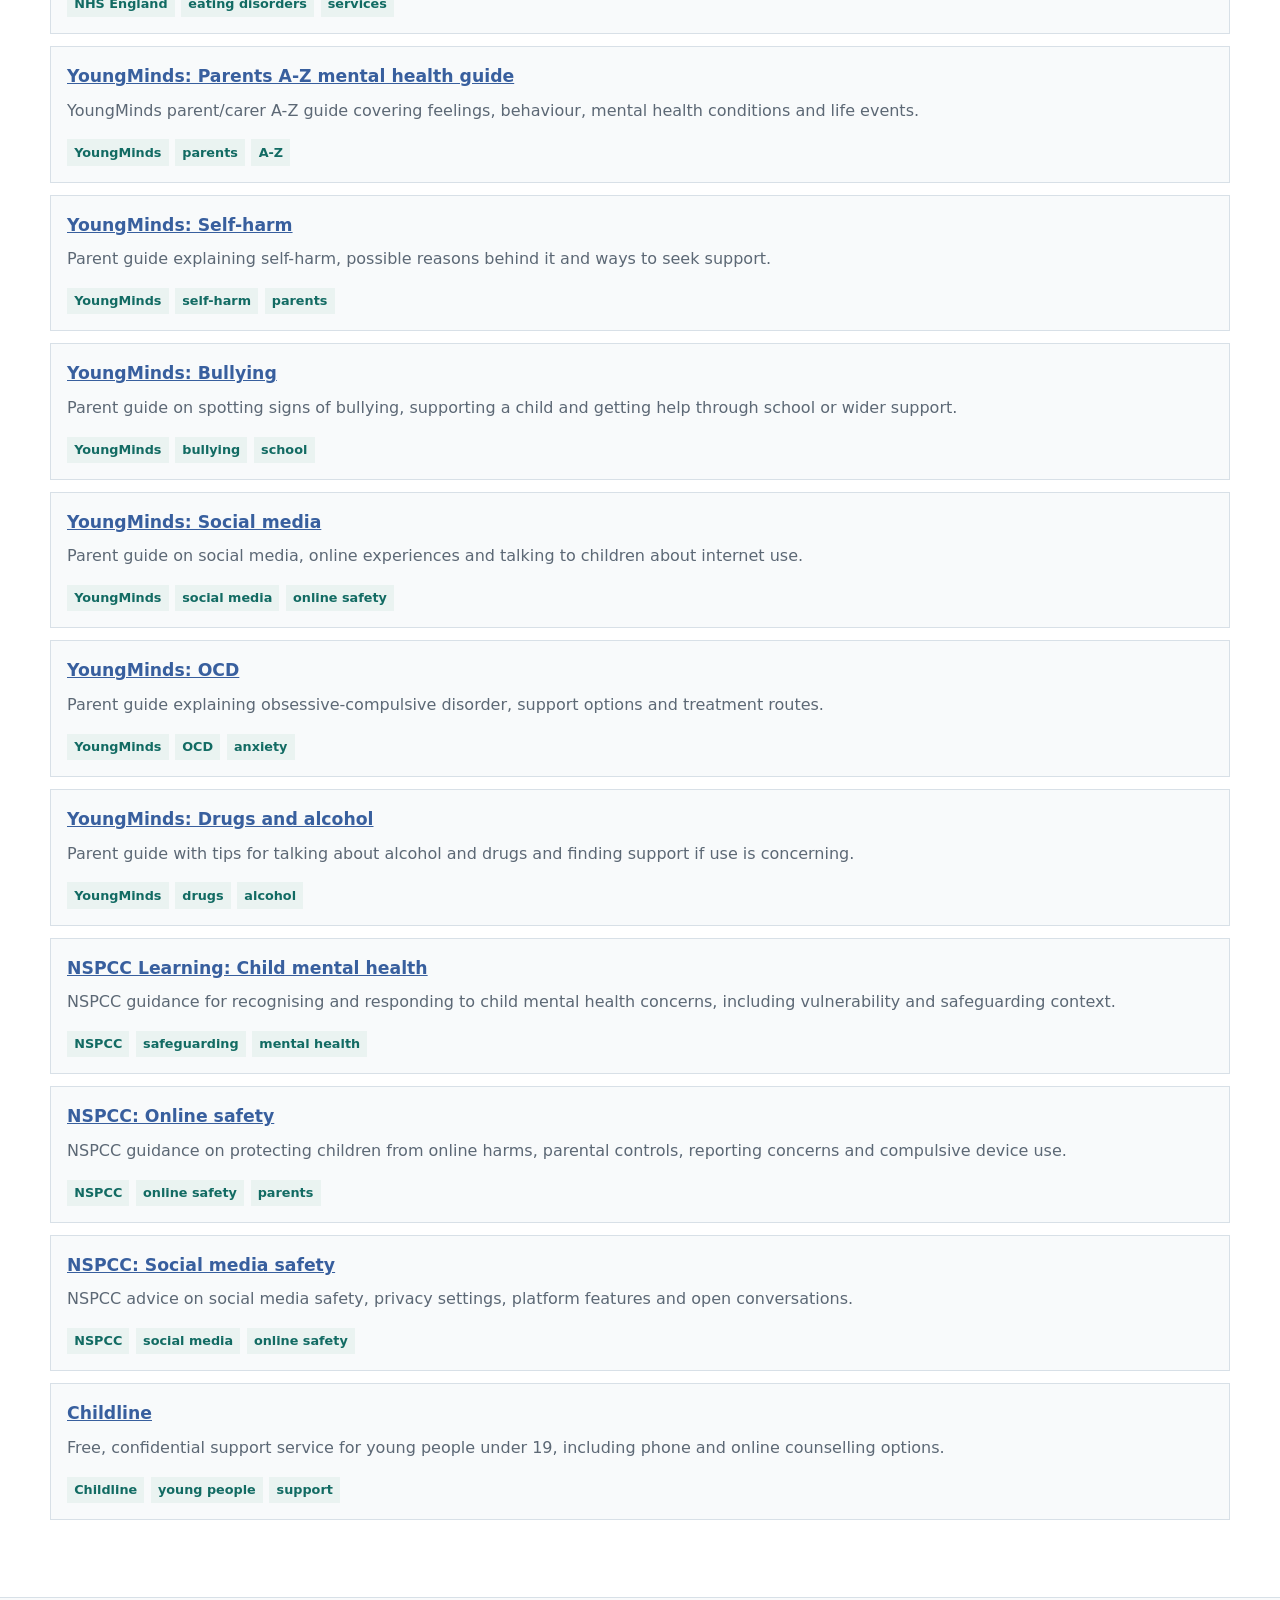
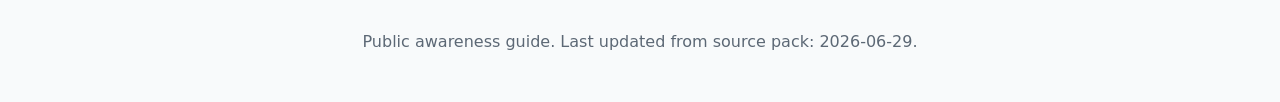
==== commit b9b978c4: "Add interactive templates hub" ====
--- a/index.html
+++ b/index.html
@@ -439,9 +439,9 @@
           <p>Start with the interactive log if you need a clean record for a professional conversation.</p>
         </div>
         <div class="resource-list">
-          <a href="tools/symptom-log.html">Interactive symptom log and PDF</a>
-          <a href="templates/school-meeting-notes.md">School meeting notes</a>
-          <a href="templates/symptom-and-trigger-log.md">Symptom and trigger log</a>
+          <a href="templates/">Interactive templates hub</a>
+          <a href="tools/symptom-log.html">Symptom log and PDF</a>
+          <a href="templates/school-meeting.html">School meeting notes and PDF</a>
           <a href="docs/northumberland-local-context.md">Northumberland notes</a>
           <a href="research/local-context-digest.md">Northumberland digest</a>
           <a href="research/index.md">Evidence notes</a>
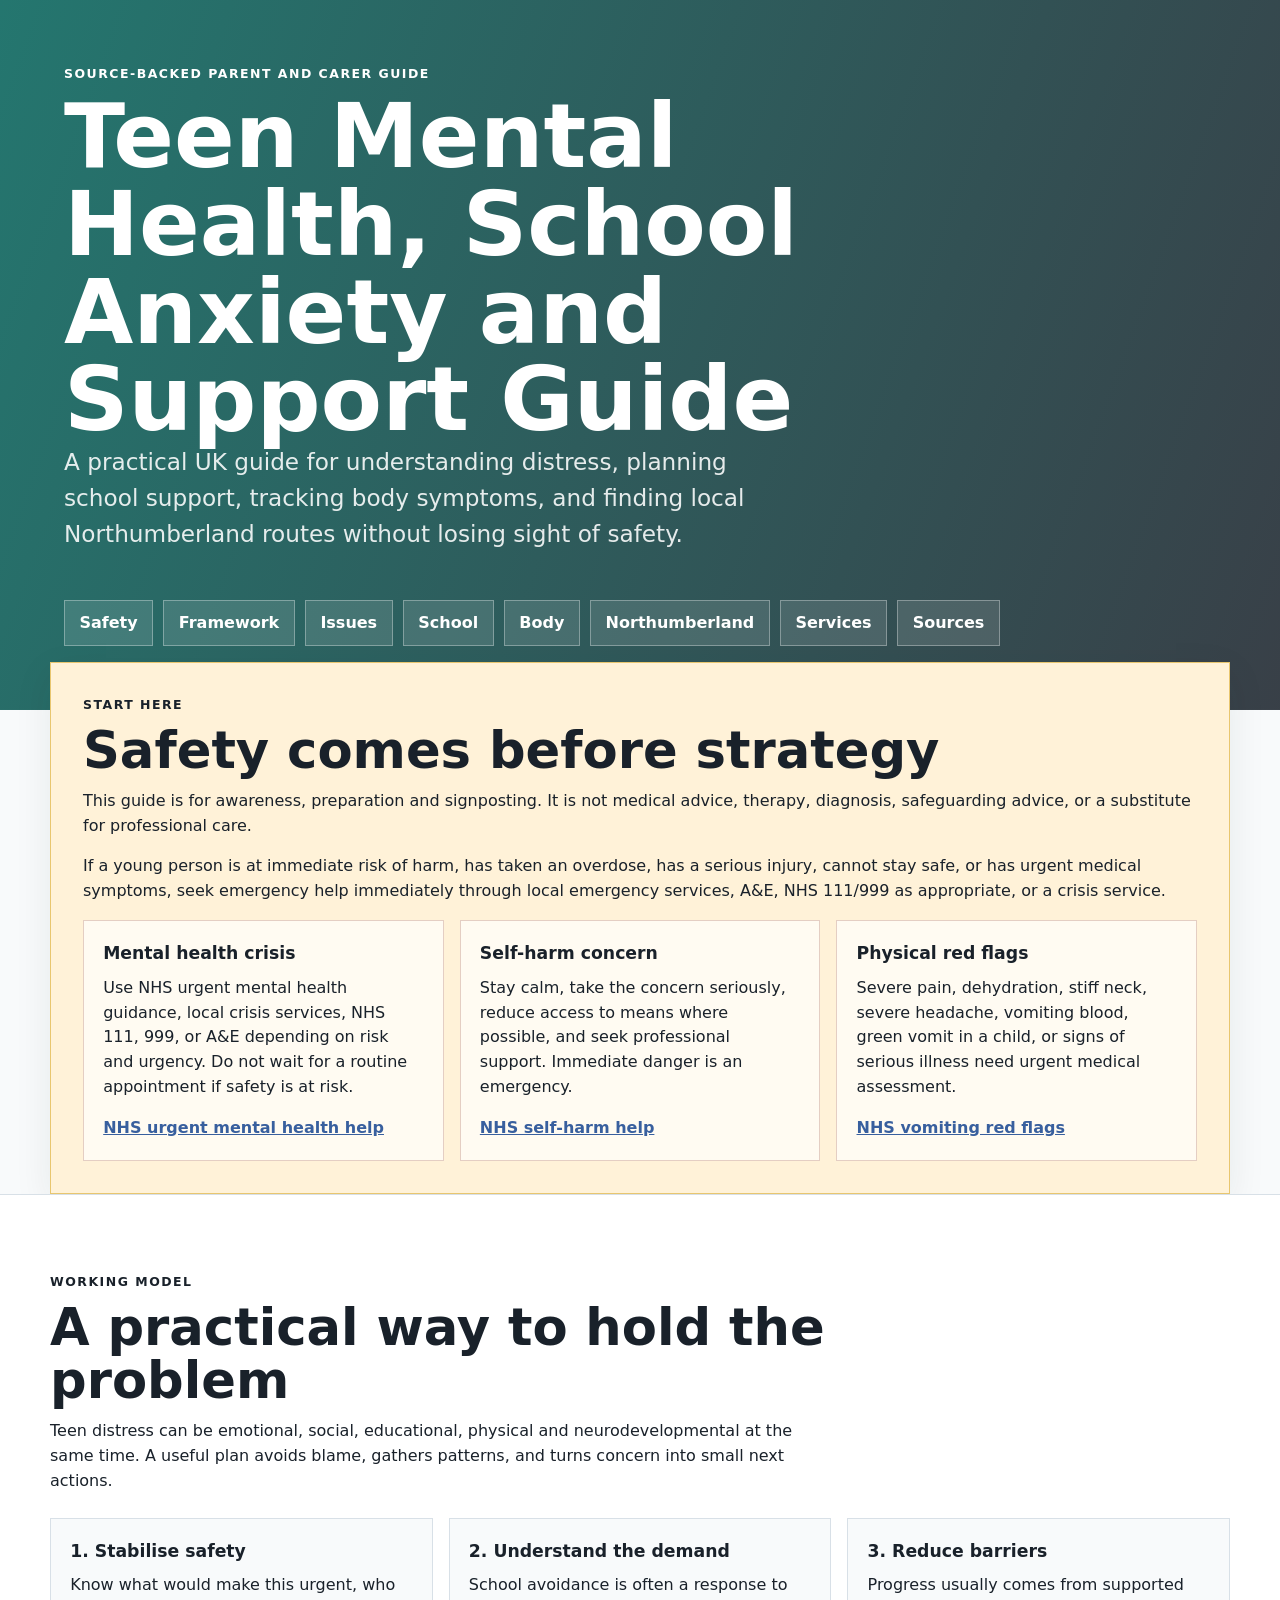
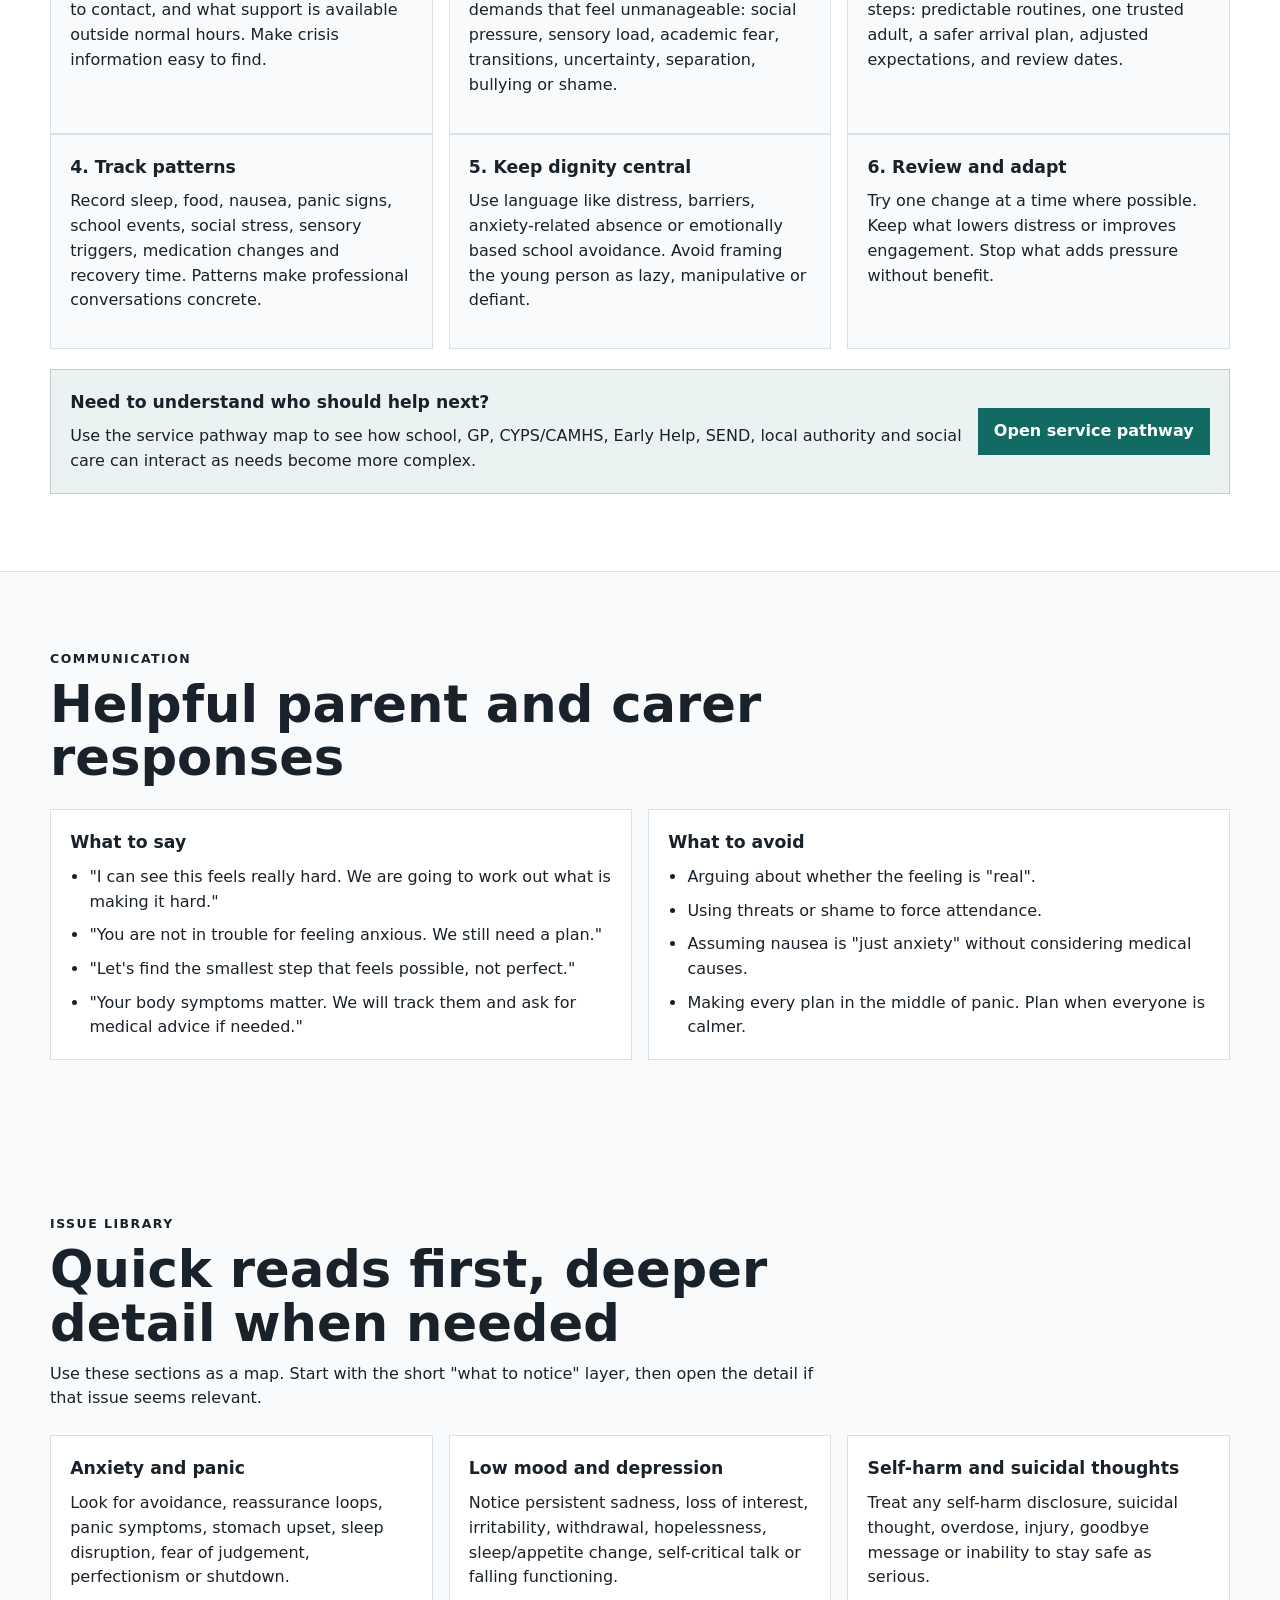
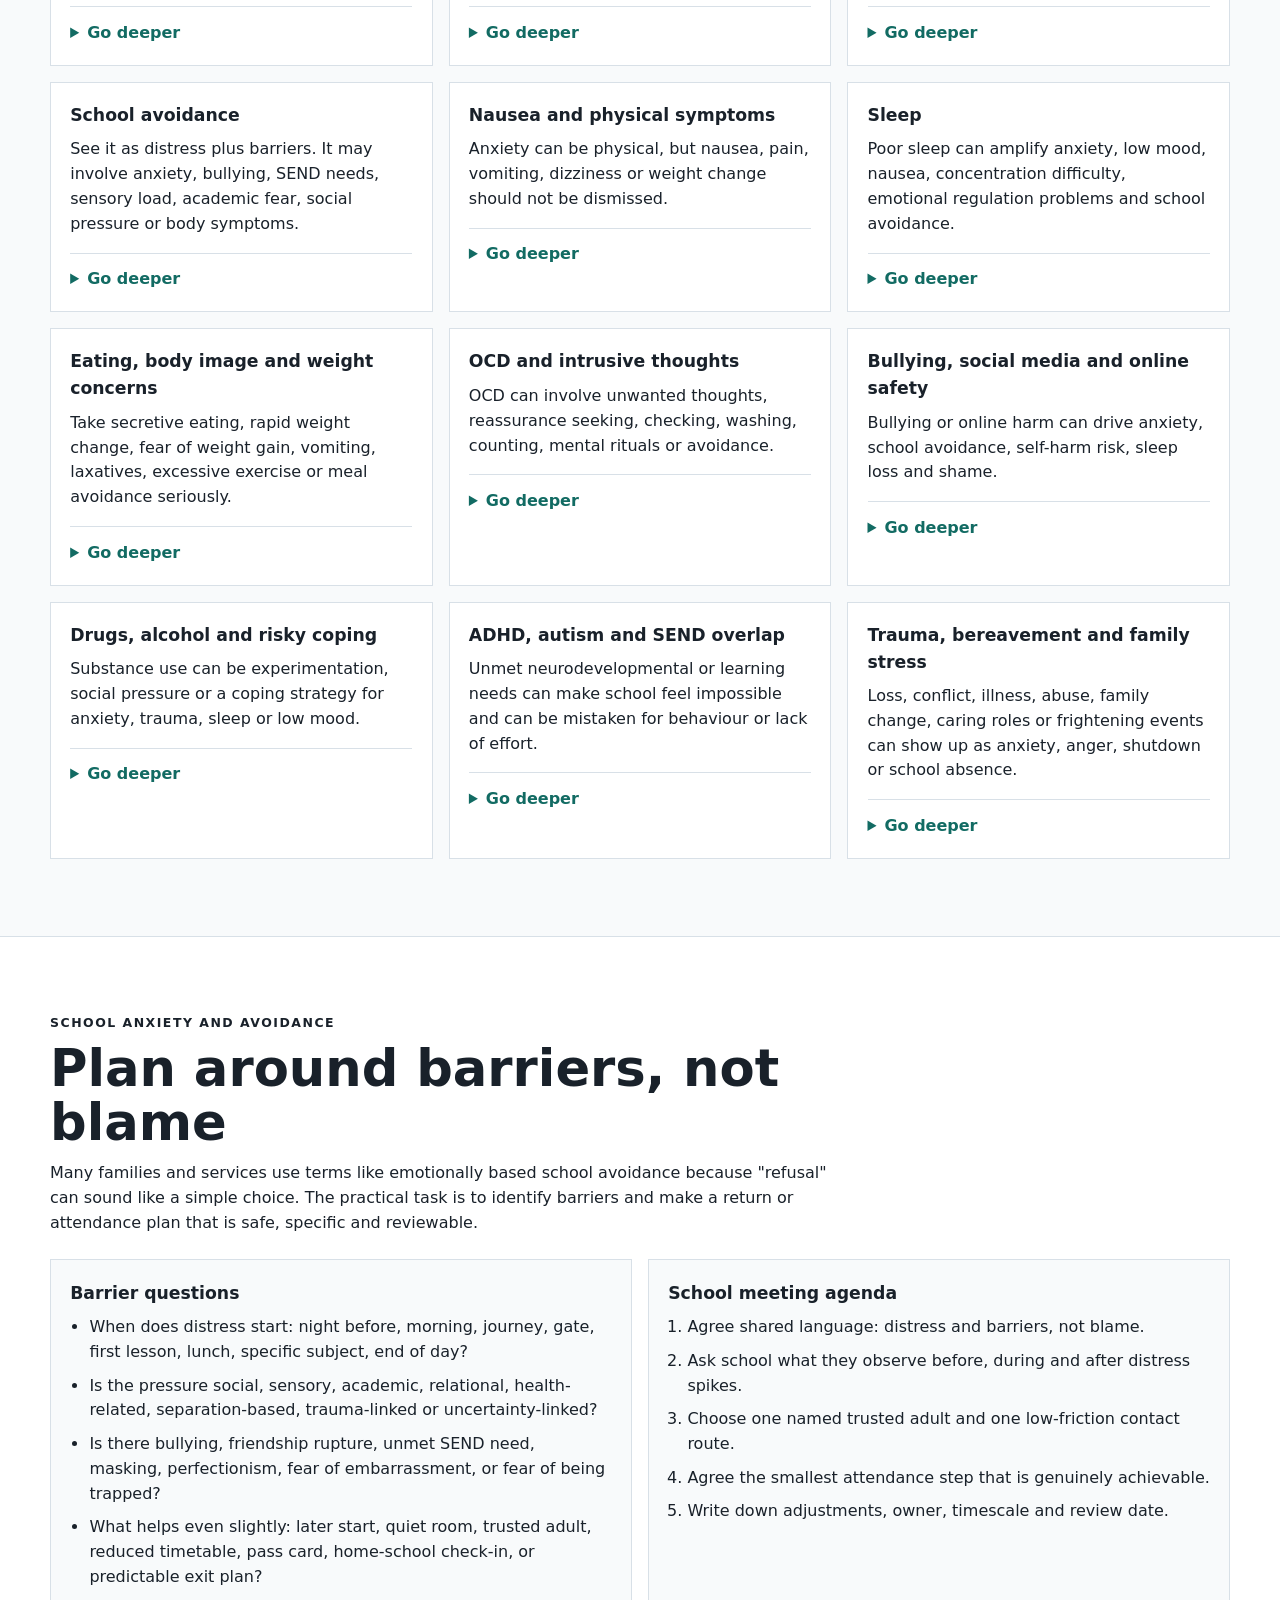
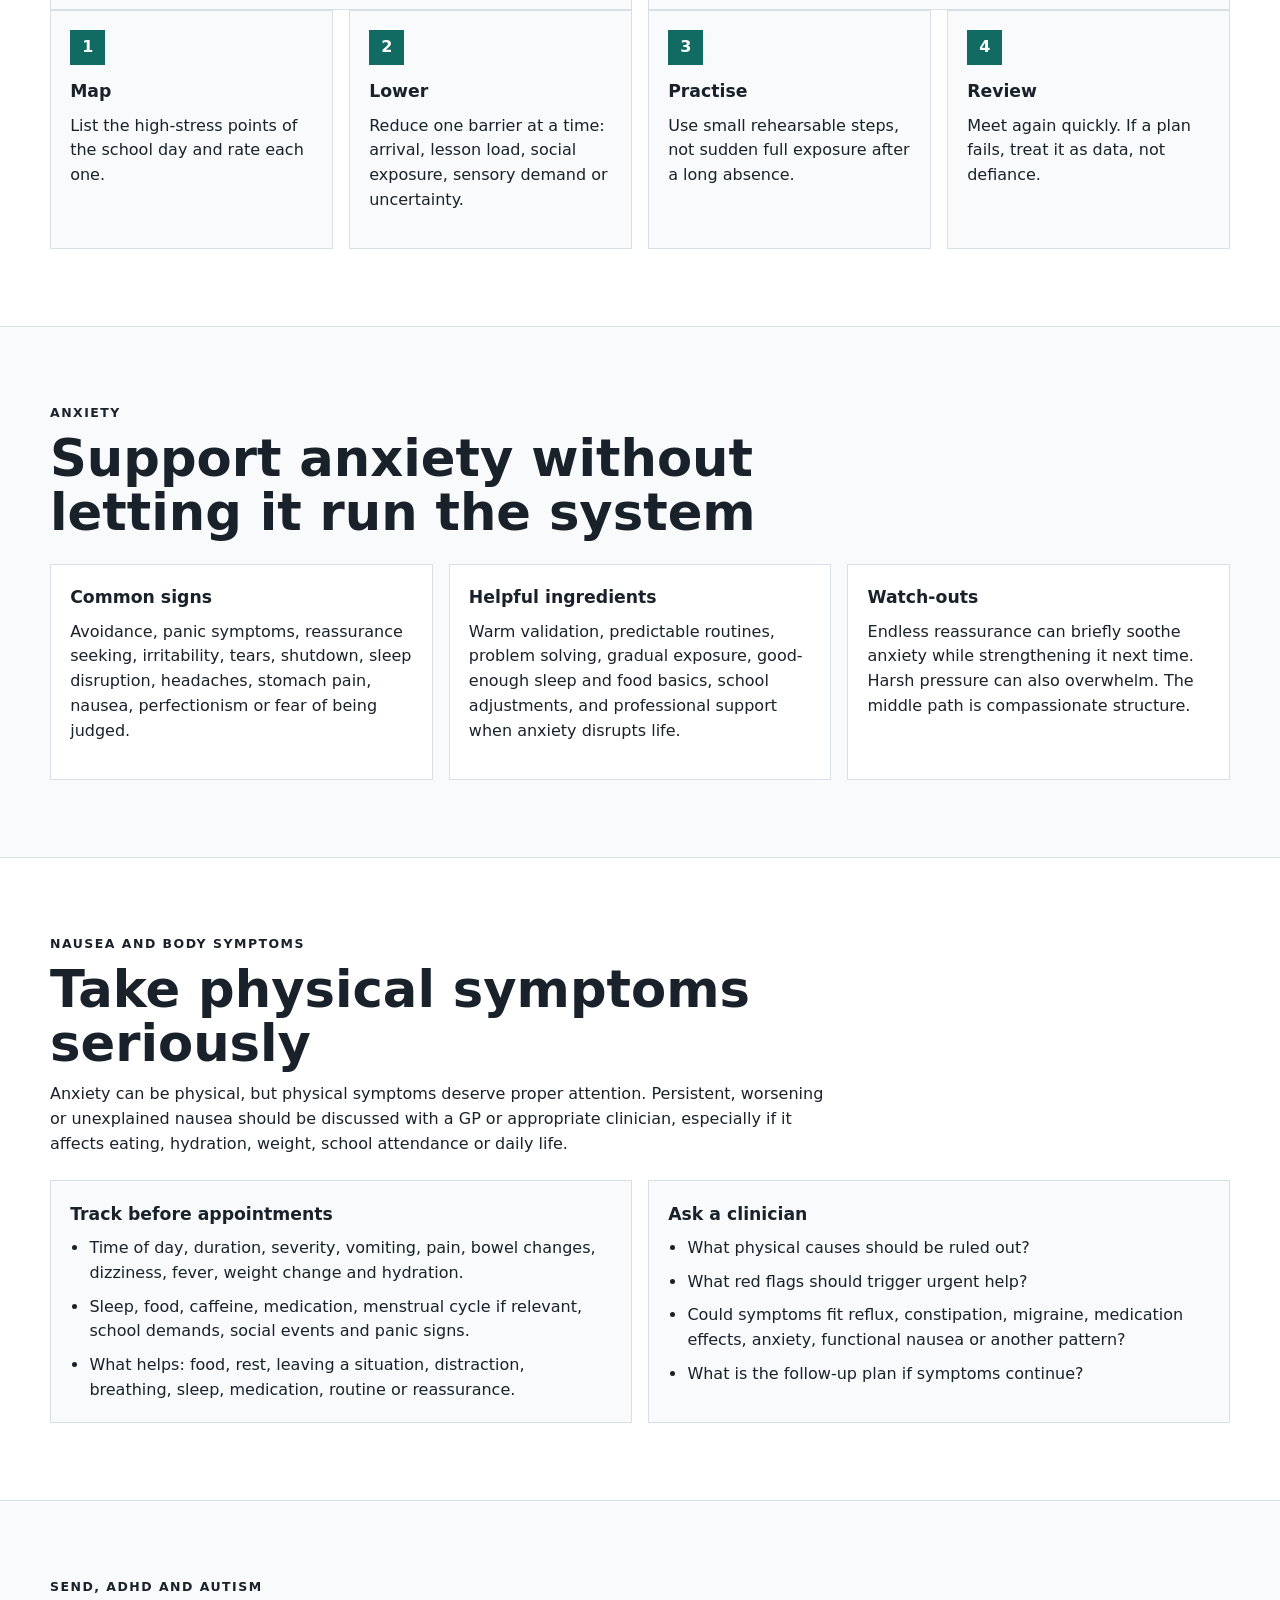
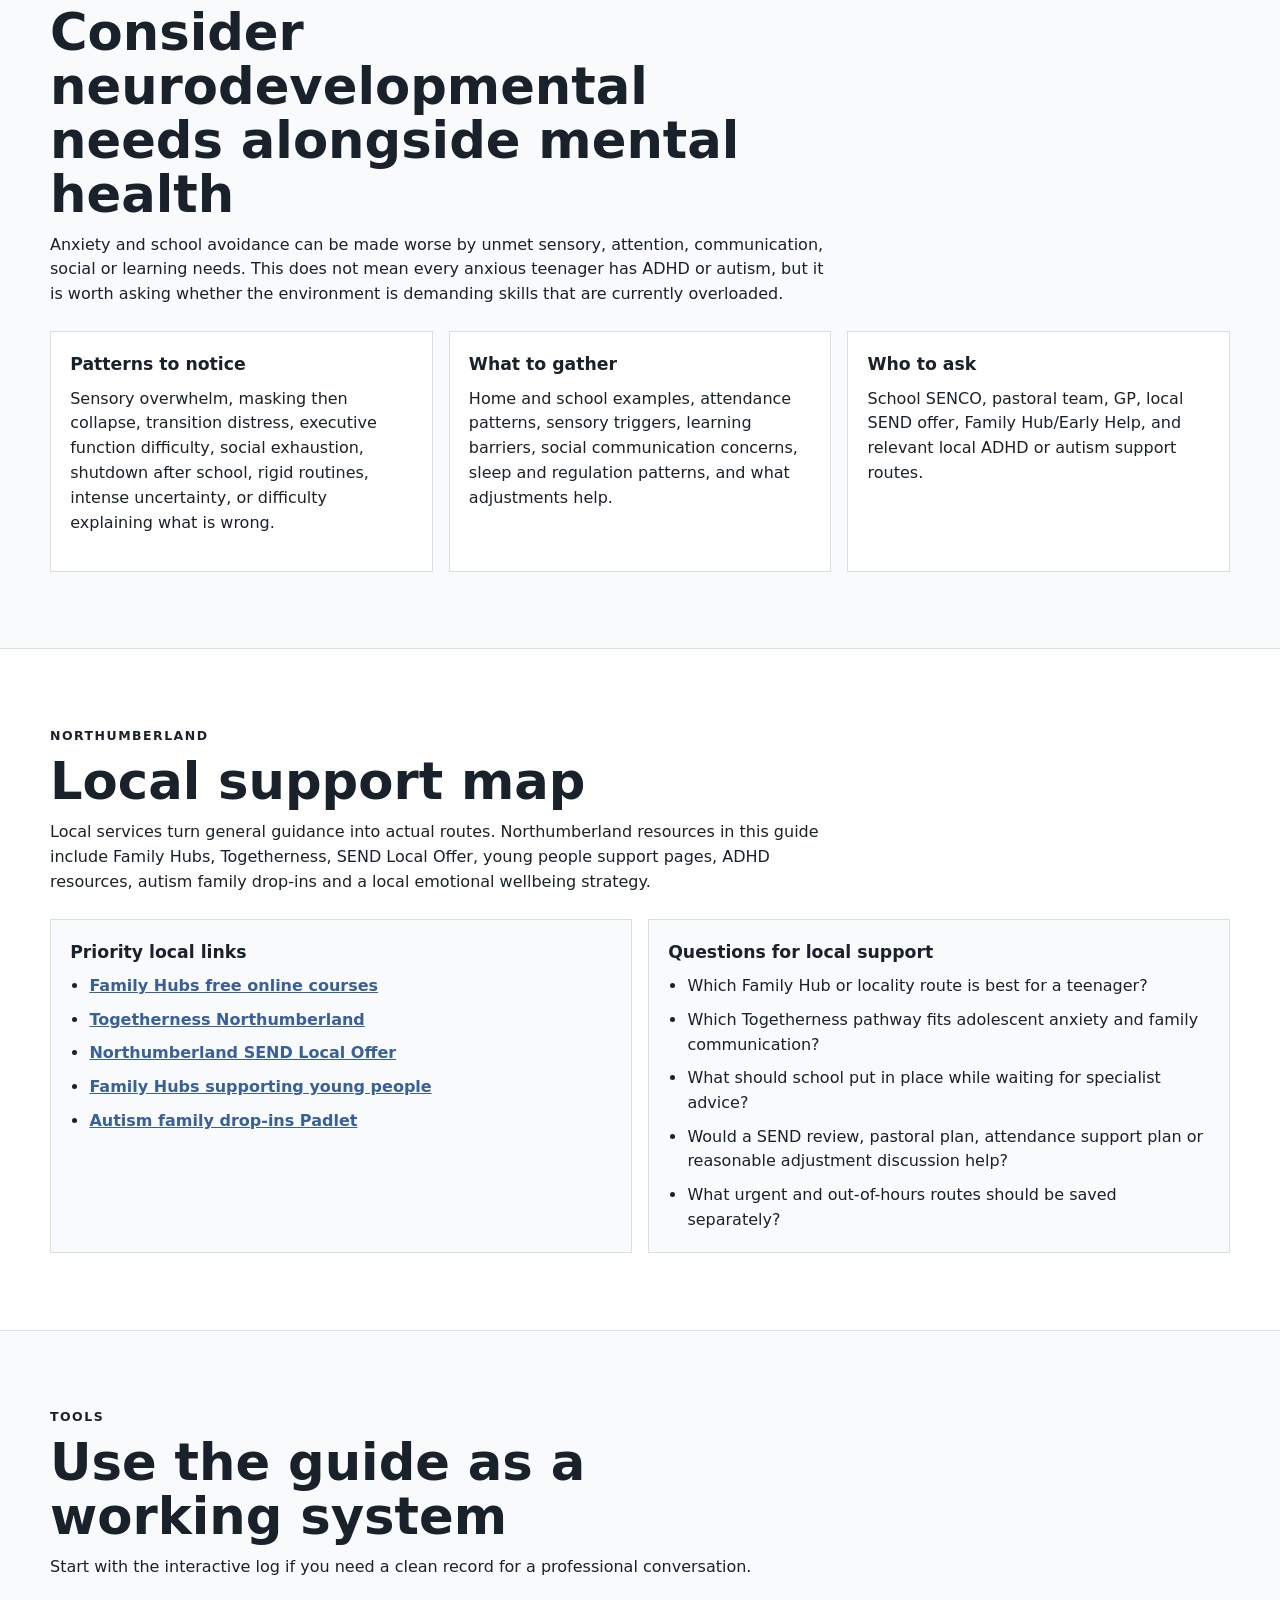
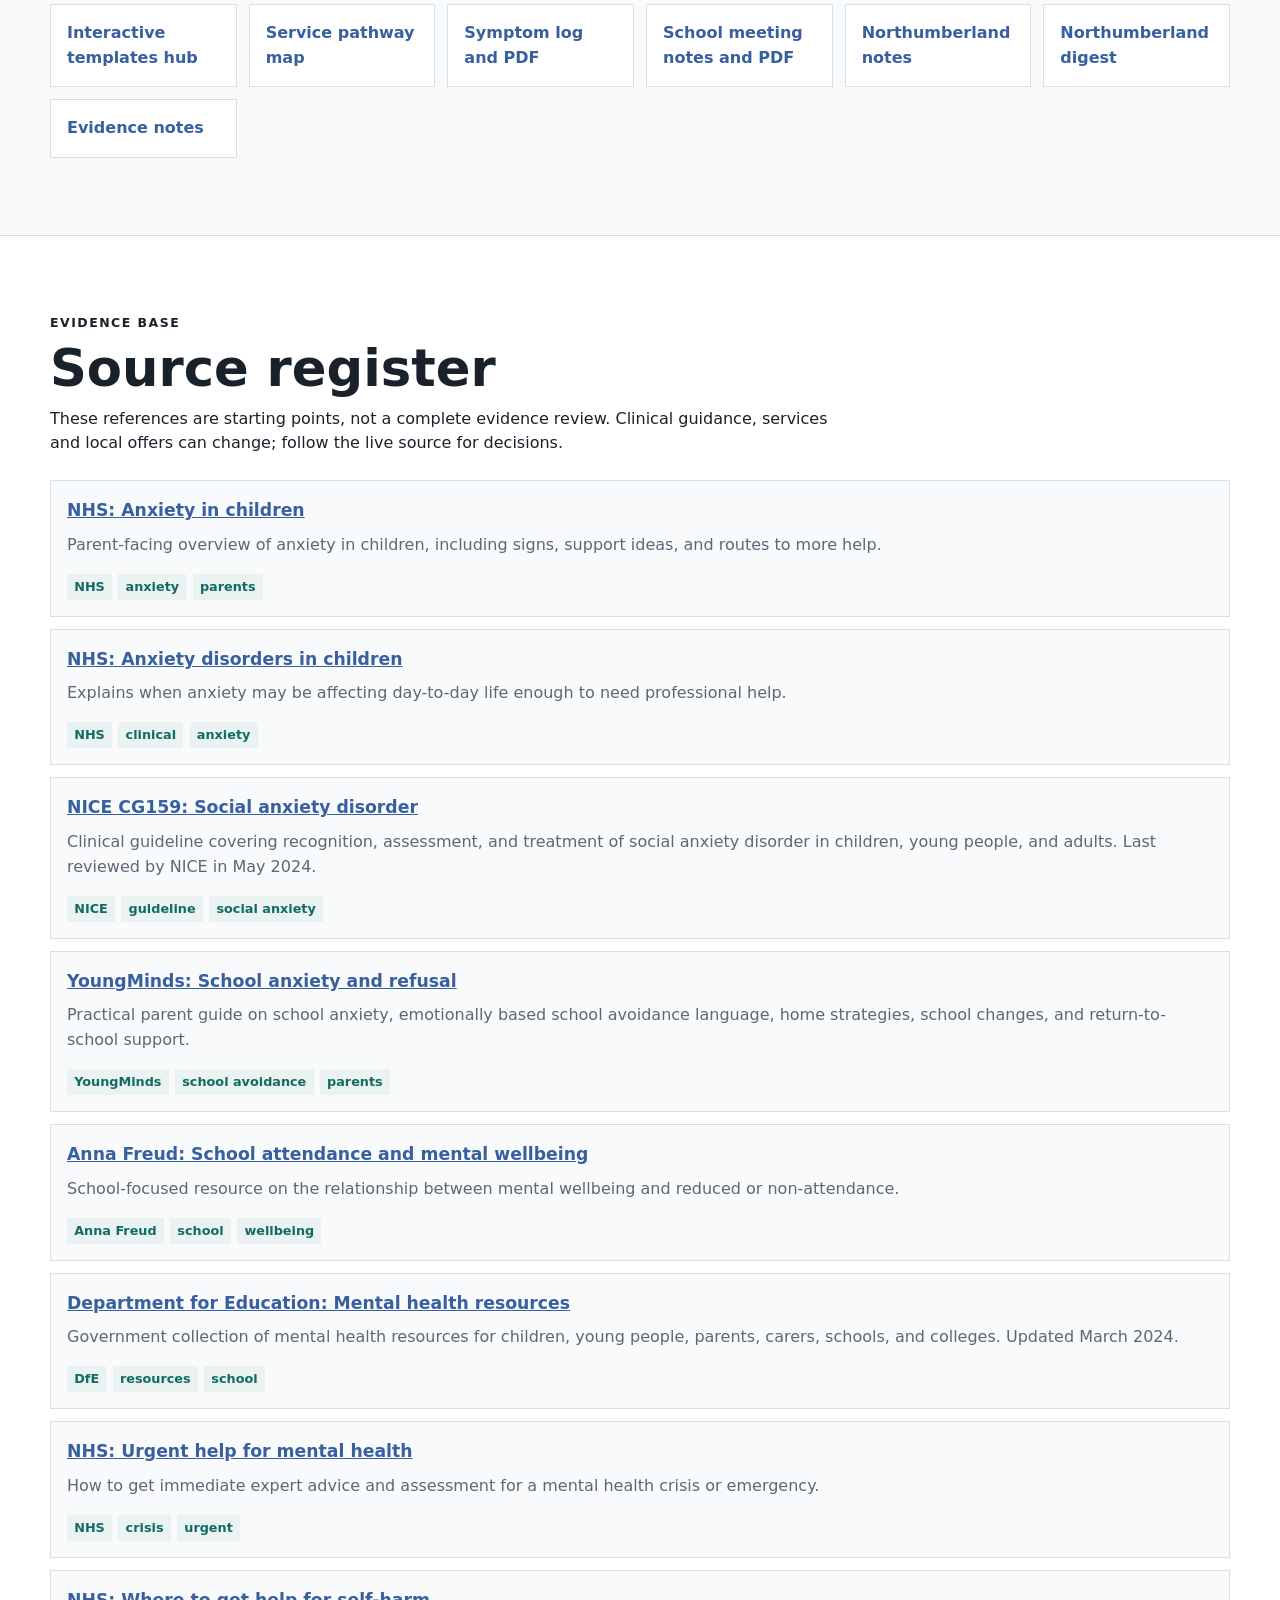
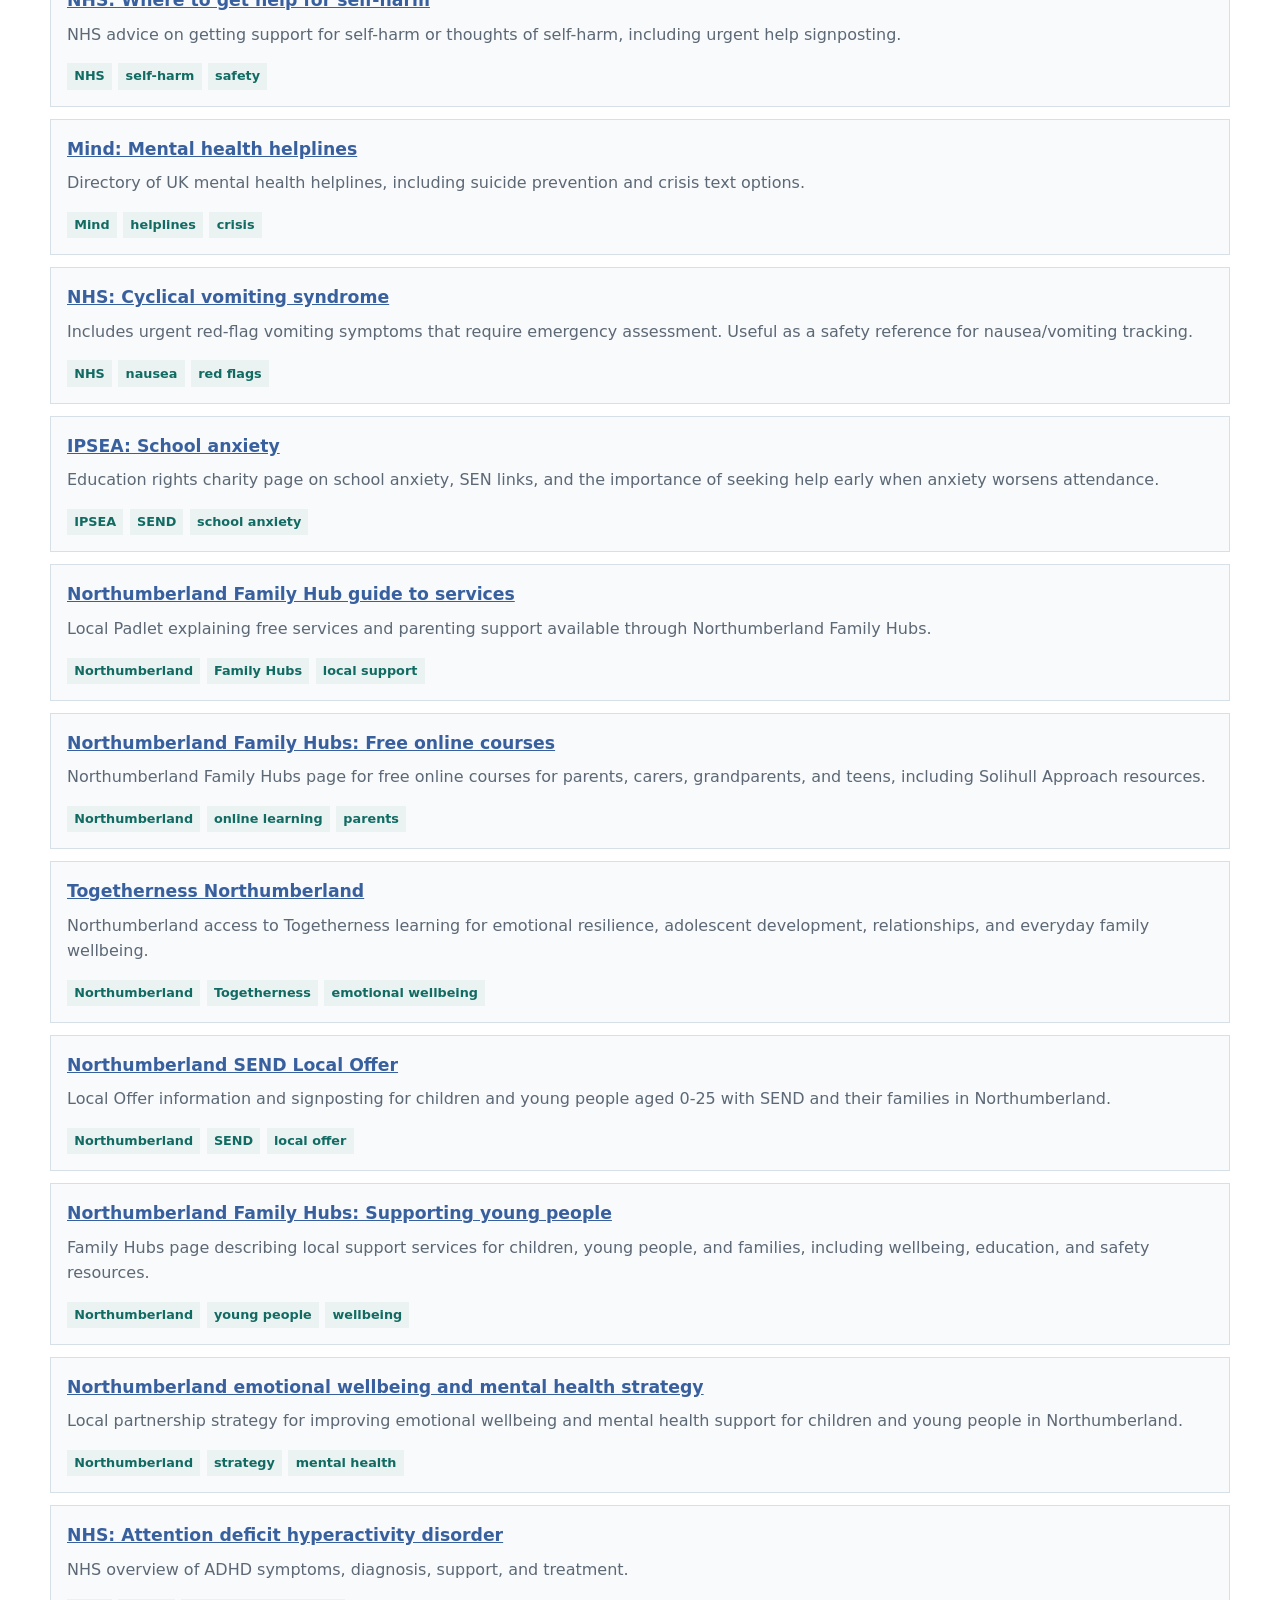
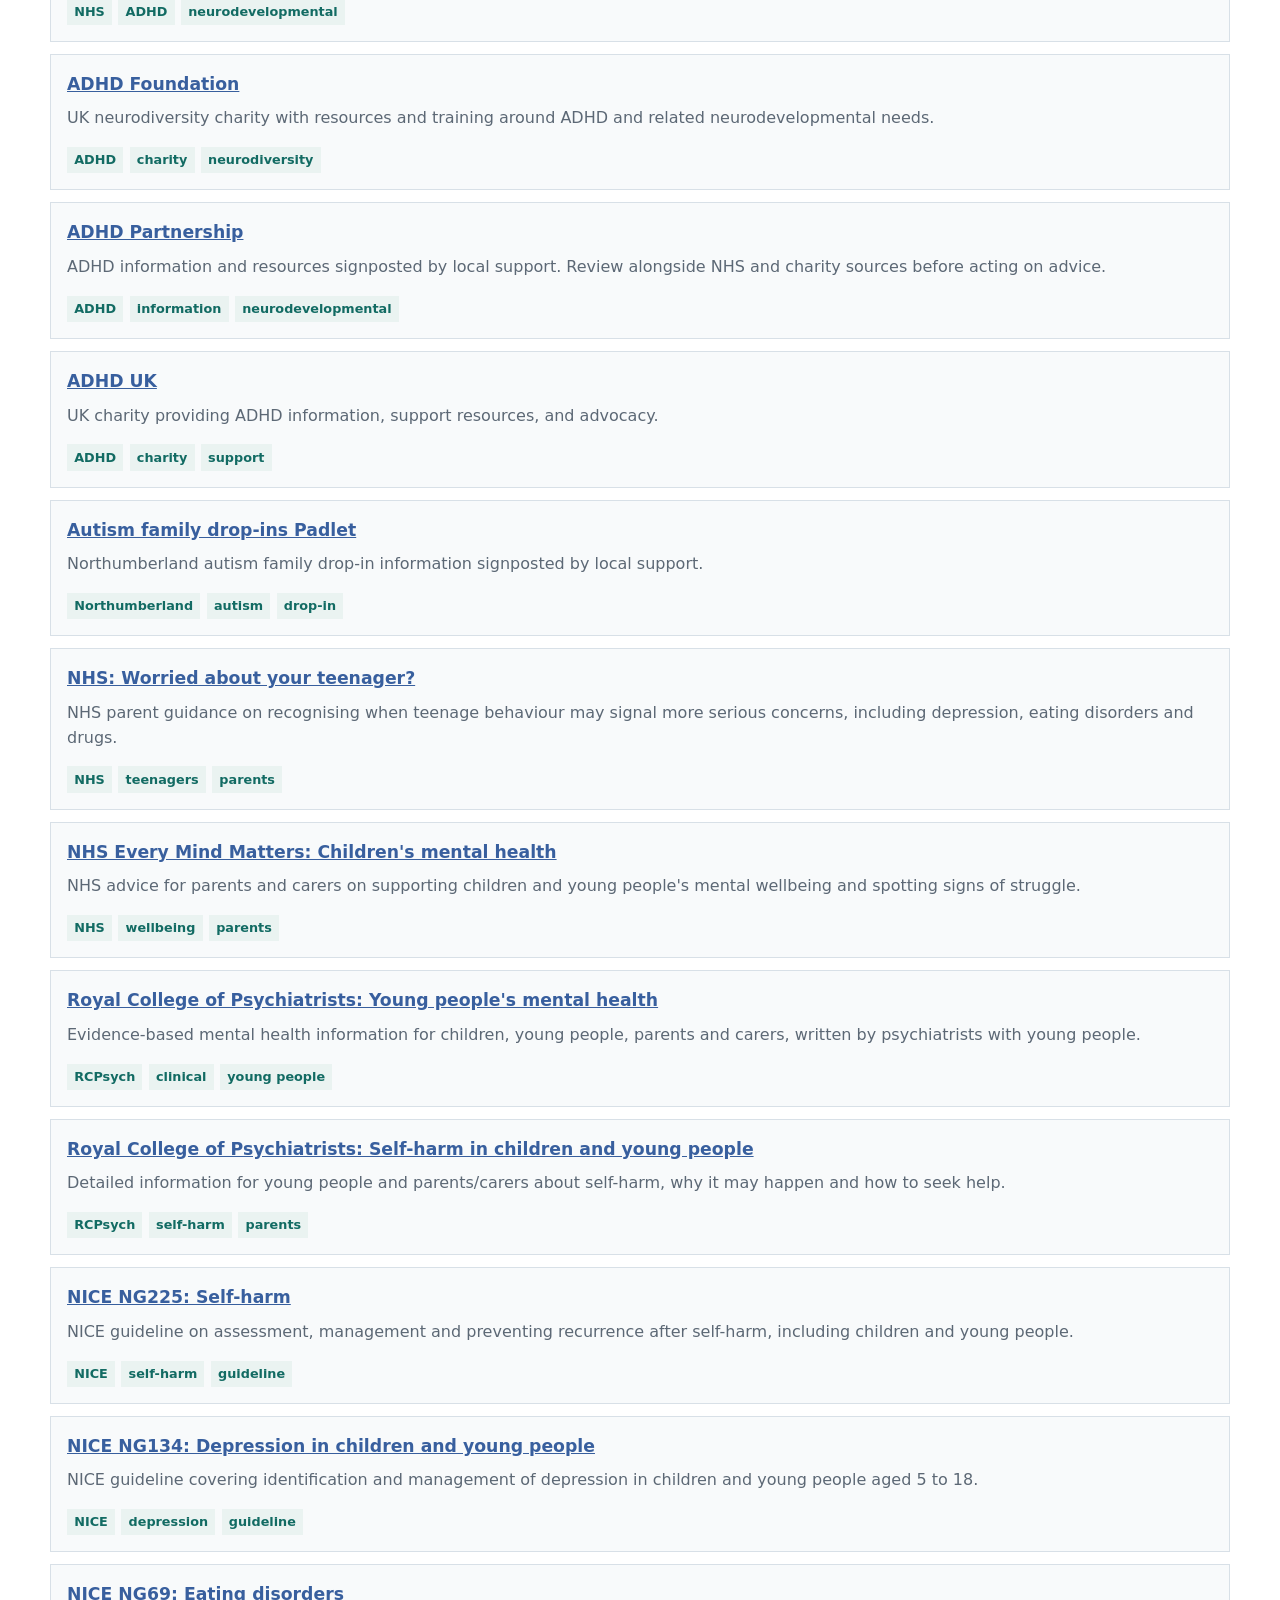
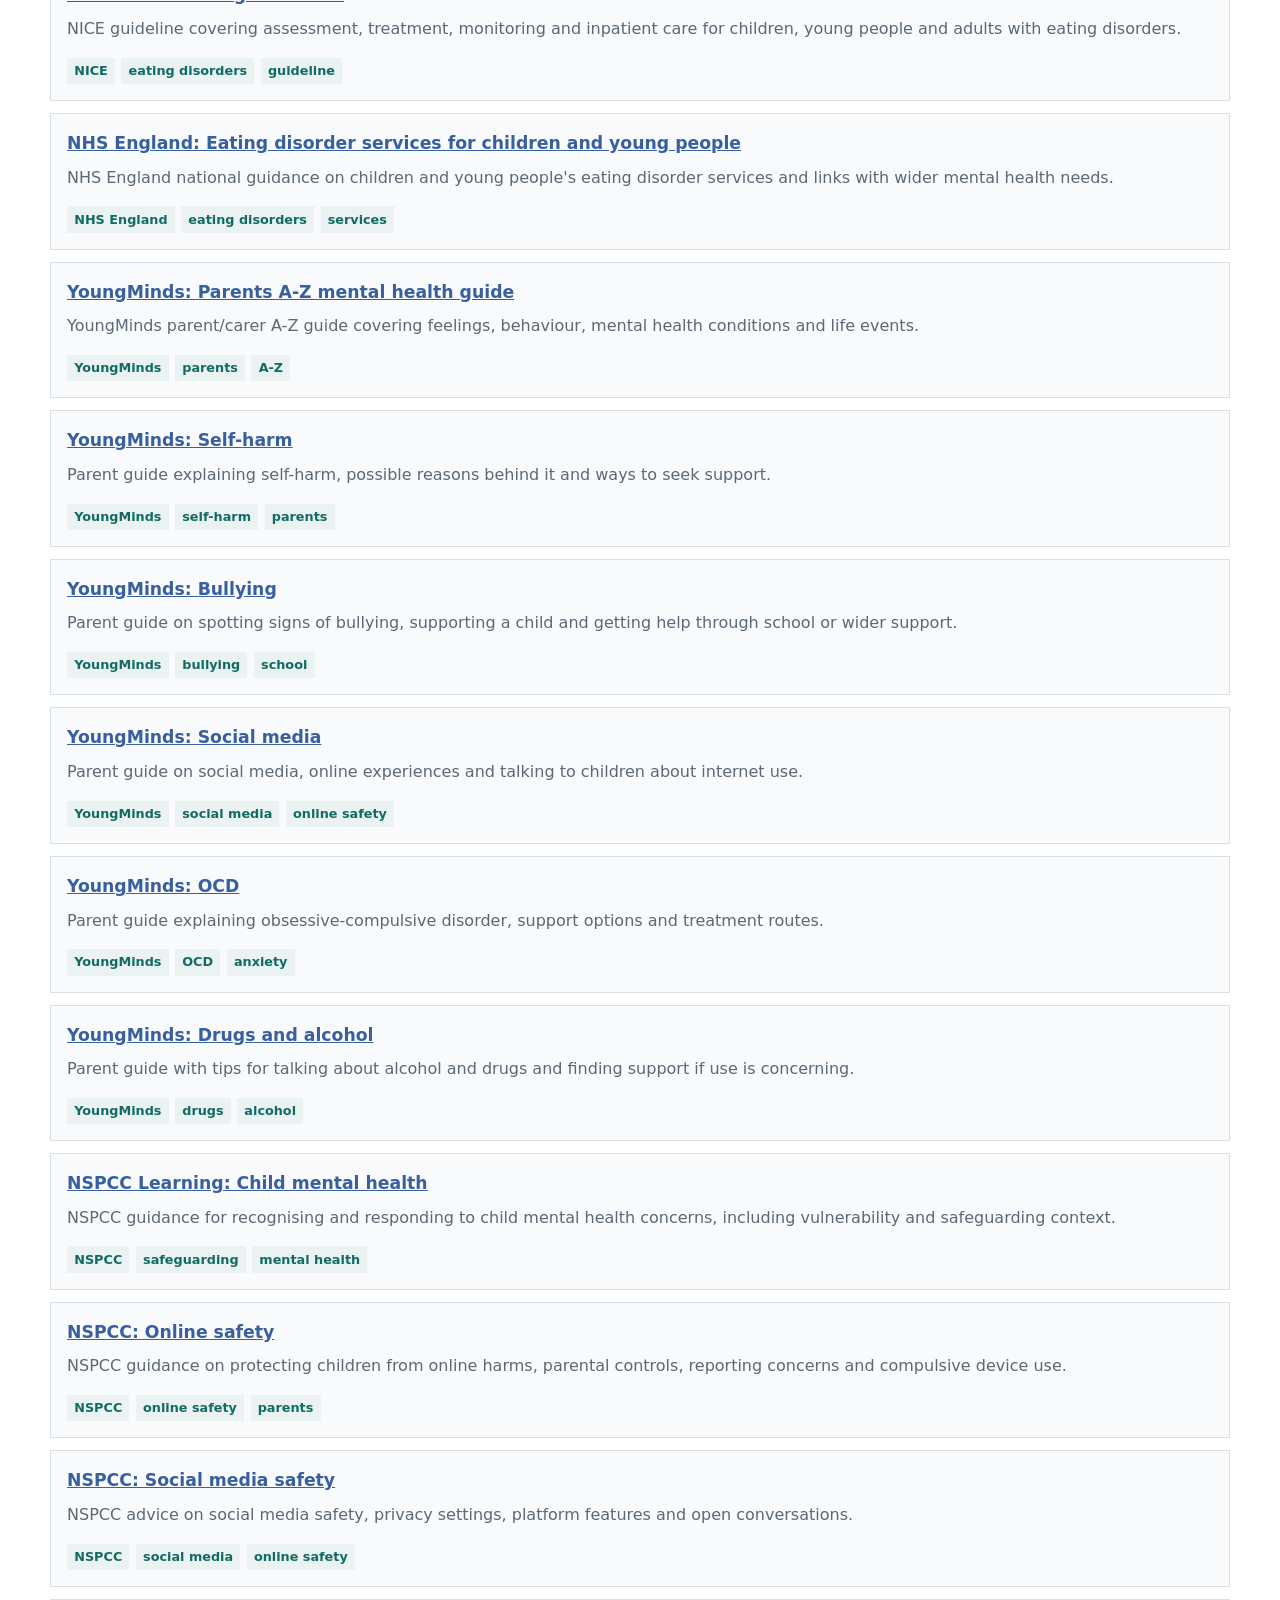
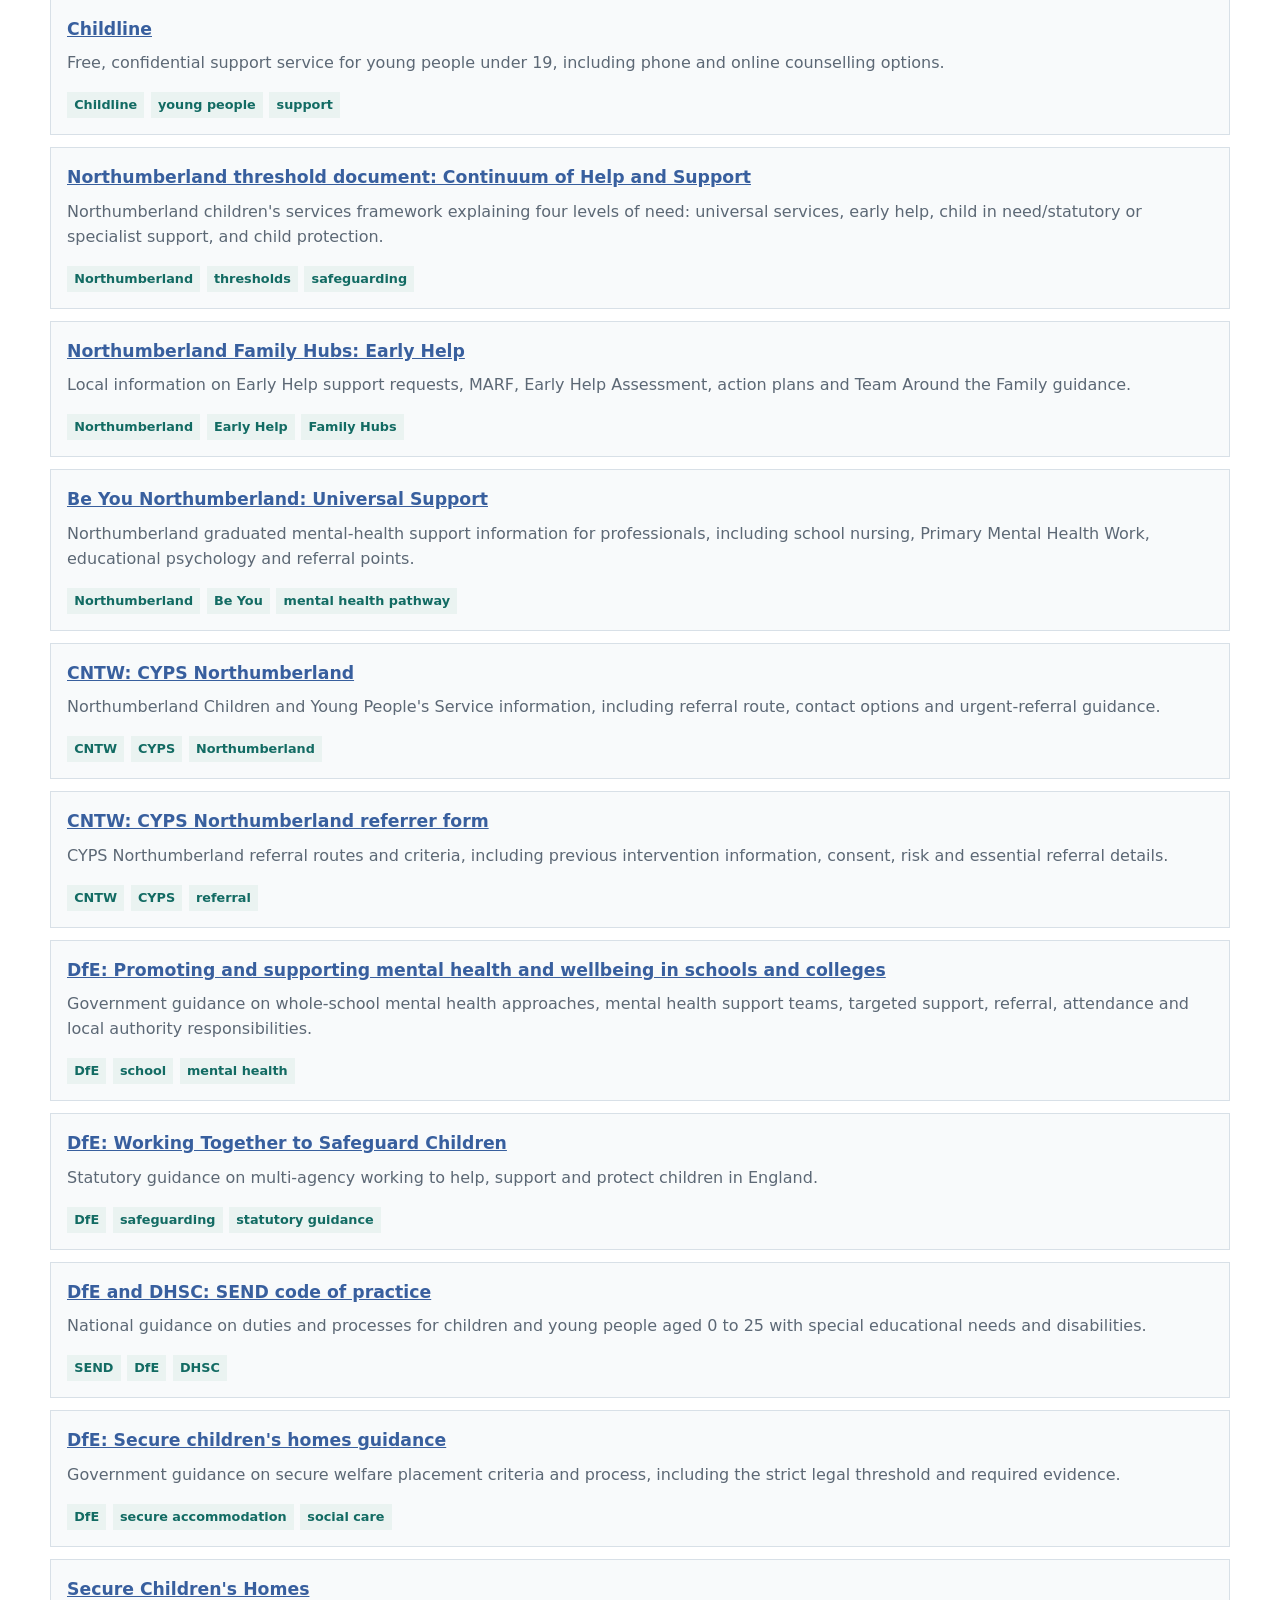
==== commit 4cc95fe6: "Add service pathway map" ====
--- a/index.html
+++ b/index.html
@@ -21,6 +21,7 @@
         <a href="#school">School</a>
         <a href="#body">Body</a>
         <a href="#local">Northumberland</a>
+        <a href="service-pathway.html">Services</a>
         <a href="#sources">Sources</a>
       </nav>
     </header>
@@ -85,6 +86,13 @@
             <h3>6. Review and adapt</h3>
             <p>Try one change at a time where possible. Keep what lowers distress or improves engagement. Stop what adds pressure without benefit.</p>
           </article>
+        </div>
+        <div class="callout-link">
+          <div>
+            <h3>Need to understand who should help next?</h3>
+            <p>Use the service pathway map to see how school, GP, CYPS/CAMHS, Early Help, SEND, local authority and social care can interact as needs become more complex.</p>
+          </div>
+          <a class="primary-action" href="service-pathway.html">Open service pathway</a>
         </div>
       </section>
 
@@ -440,6 +448,7 @@
         </div>
         <div class="resource-list">
           <a href="templates/">Interactive templates hub</a>
+          <a href="service-pathway.html">Service pathway map</a>
           <a href="tools/symptom-log.html">Symptom log and PDF</a>
           <a href="templates/school-meeting.html">School meeting notes and PDF</a>
           <a href="docs/northumberland-local-context.md">Northumberland notes</a>
--- a/assets/styles.css
+++ b/assets/styles.css
@@ -245,6 +245,110 @@
   font-weight: 800;
 }
 
+.callout-link {
+  display: flex;
+  gap: 1rem;
+  align-items: center;
+  justify-content: space-between;
+  margin-top: 1.2rem;
+  padding: 1.2rem;
+  background: var(--soft);
+  border: 1px solid rgba(18, 107, 99, 0.24);
+}
+
+.callout-link p {
+  margin-bottom: 0;
+}
+
+.callout-link .primary-action {
+  display: inline-flex;
+  align-items: center;
+  white-space: nowrap;
+  text-decoration: none;
+}
+
+.pathway-hero {
+  background:
+    linear-gradient(110deg, rgba(56, 95, 158, 0.94), rgba(25, 33, 42, 0.84)),
+    url("https://images.unsplash.com/photo-1506784983877-45594efa4cbe?auto=format&fit=crop&w=1800&q=80");
+  background-position: center;
+  background-size: cover;
+}
+
+.ladder {
+  display: grid;
+  grid-template-columns: repeat(4, minmax(0, 1fr));
+  gap: 1rem;
+}
+
+.ladder article {
+  position: relative;
+  min-height: 260px;
+  padding-top: 3.8rem;
+}
+
+.ladder span {
+  position: absolute;
+  top: 1.1rem;
+  left: 1.1rem;
+  width: 2rem;
+  height: 2rem;
+  display: inline-grid;
+  place-items: center;
+  background: var(--accent-3);
+  color: #fff;
+  font-weight: 900;
+}
+
+.pathway-table-wrap {
+  overflow-x: auto;
+  border: 1px solid var(--line);
+  background: var(--white);
+}
+
+.pathway-table {
+  width: 100%;
+  min-width: 1180px;
+  border-collapse: collapse;
+}
+
+.pathway-table th,
+.pathway-table td {
+  border-right: 1px solid var(--line);
+  border-bottom: 1px solid var(--line);
+  padding: 0.85rem;
+  text-align: left;
+  vertical-align: top;
+}
+
+.pathway-table th {
+  background: #e8eef7;
+  color: #294a7f;
+  font-size: 0.76rem;
+  text-transform: uppercase;
+}
+
+.pathway-table td {
+  background: #fff;
+}
+
+.pathway-table tbody tr:nth-child(even) td {
+  background: #f8fafb;
+}
+
+.pathway-table td:first-child {
+  width: 11rem;
+  color: var(--accent-3);
+}
+
+.service-matrix td:first-child {
+  width: 12rem;
+}
+
+.static-sources {
+  grid-template-columns: repeat(2, minmax(0, 1fr));
+}
+
 footer {
   padding: 2rem 1rem;
   color: var(--muted);
@@ -336,7 +440,7 @@
 
 .log-table {
   width: 100%;
-  min-width: 1180px;
+  min-width: 1120px;
   border-collapse: collapse;
   background: #fff;
 }
@@ -368,6 +472,51 @@
   border: 0;
   padding: 0.35rem;
   background: #f8fafb;
+}
+
+.log-entry-main td:nth-child(1) {
+  width: 13%;
+}
+
+.log-entry-main td:nth-child(2),
+.log-entry-main td:nth-child(5),
+.log-entry-main td:nth-child(6) {
+  width: 8%;
+}
+
+.log-entry-main td:nth-child(3),
+.log-entry-main td:nth-child(4),
+.log-entry-main td:nth-child(7),
+.log-entry-main td:nth-child(8) {
+  width: 15%;
+}
+
+.log-entry-main td:last-child {
+  width: 3rem;
+}
+
+.log-entry-notes td {
+  padding: 0.7rem 0.8rem 0.95rem;
+  background: #fbfdfd;
+  border-bottom: 2px solid #bdd3cf;
+}
+
+.notes-field {
+  gap: 0.45rem;
+  color: var(--accent);
+}
+
+.notes-field textarea {
+  min-height: 5.5rem;
+  background:
+    linear-gradient(#f8fafb, #f8fafb) padding-box,
+    repeating-linear-gradient(
+      to bottom,
+      transparent 0,
+      transparent 2rem,
+      rgba(18, 107, 99, 0.12) 2rem,
+      rgba(18, 107, 99, 0.12) calc(2rem + 1px)
+    );
 }
 
 .button-row {
@@ -444,7 +593,9 @@
   .issue-grid,
   .two-column,
   .timeline,
+  .ladder,
   .resource-list,
+  .static-sources,
   .form-grid,
   .summary-grid {
     grid-template-columns: 1fr;
@@ -458,4 +609,13 @@
     align-items: stretch;
     flex-direction: column;
   }
-}
+
+  .callout-link {
+    align-items: stretch;
+    flex-direction: column;
+  }
+
+  .callout-link .primary-action {
+    justify-content: center;
+  }
+}
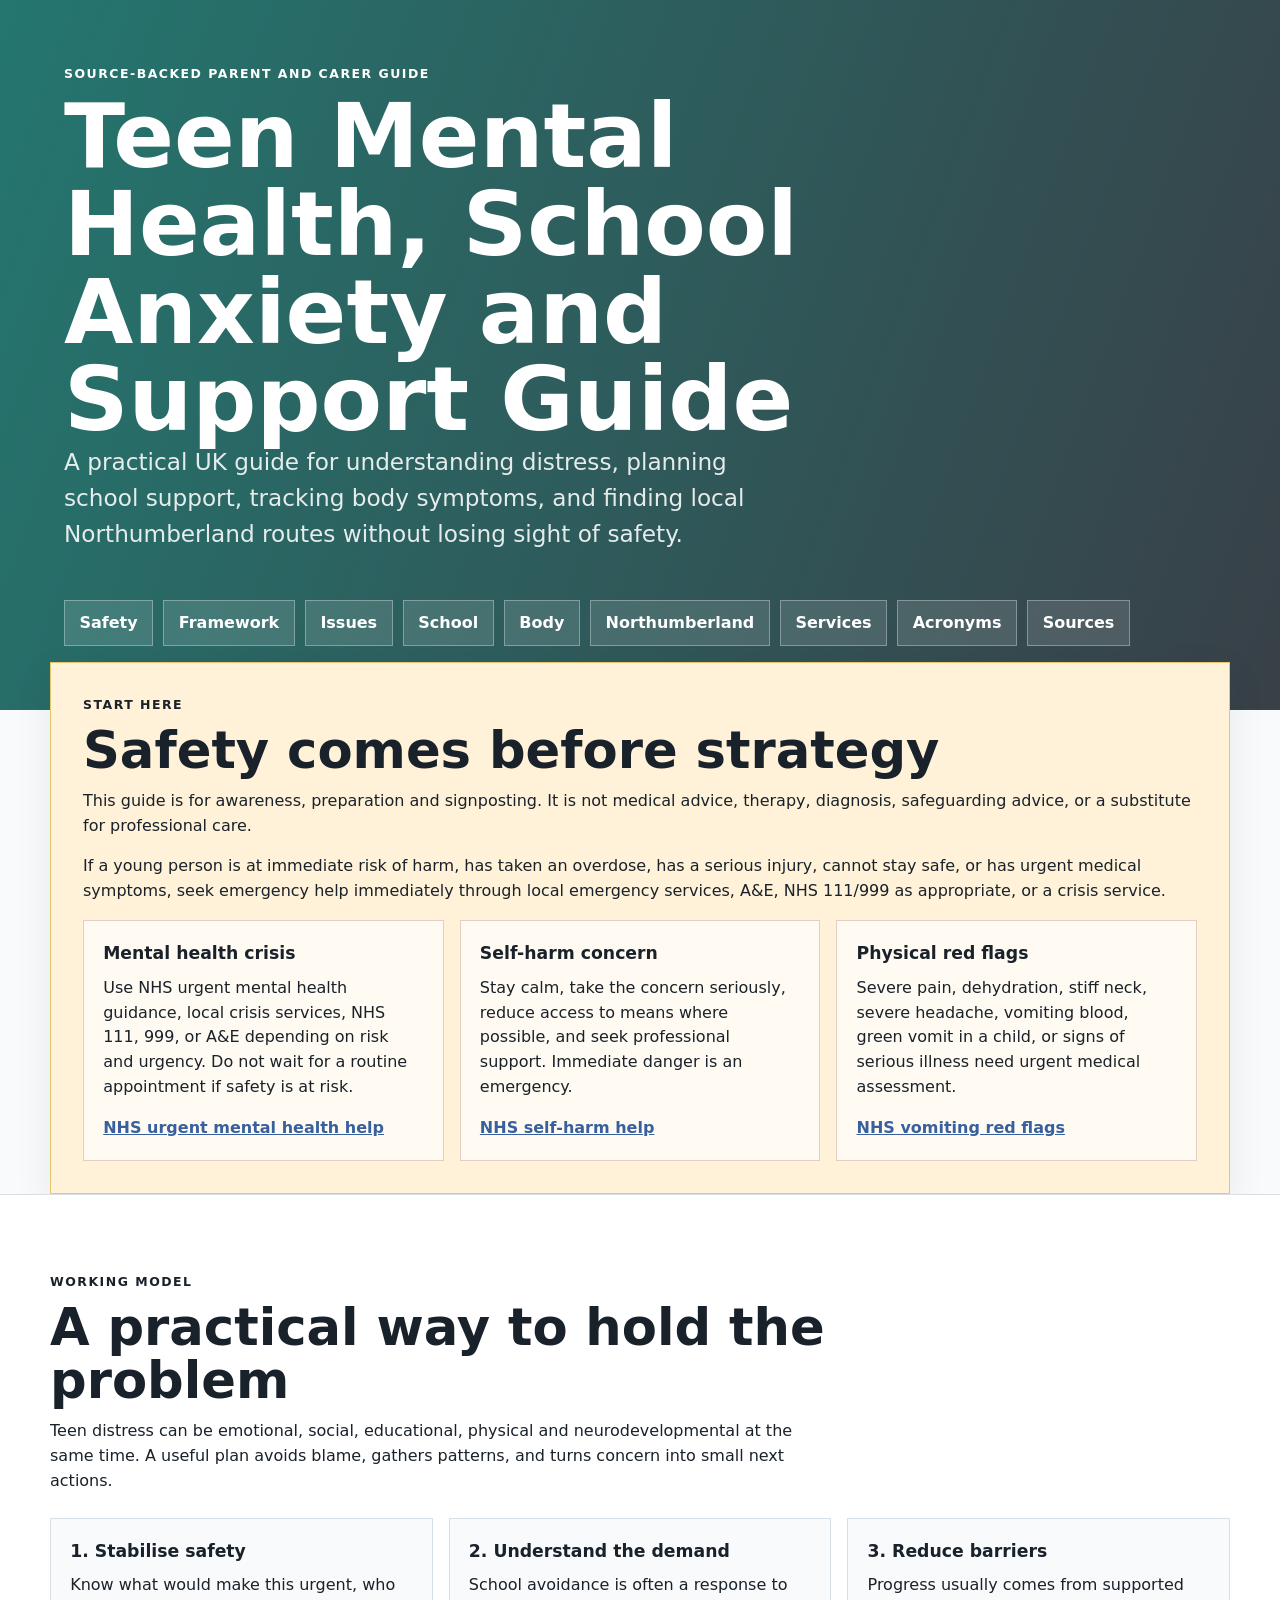
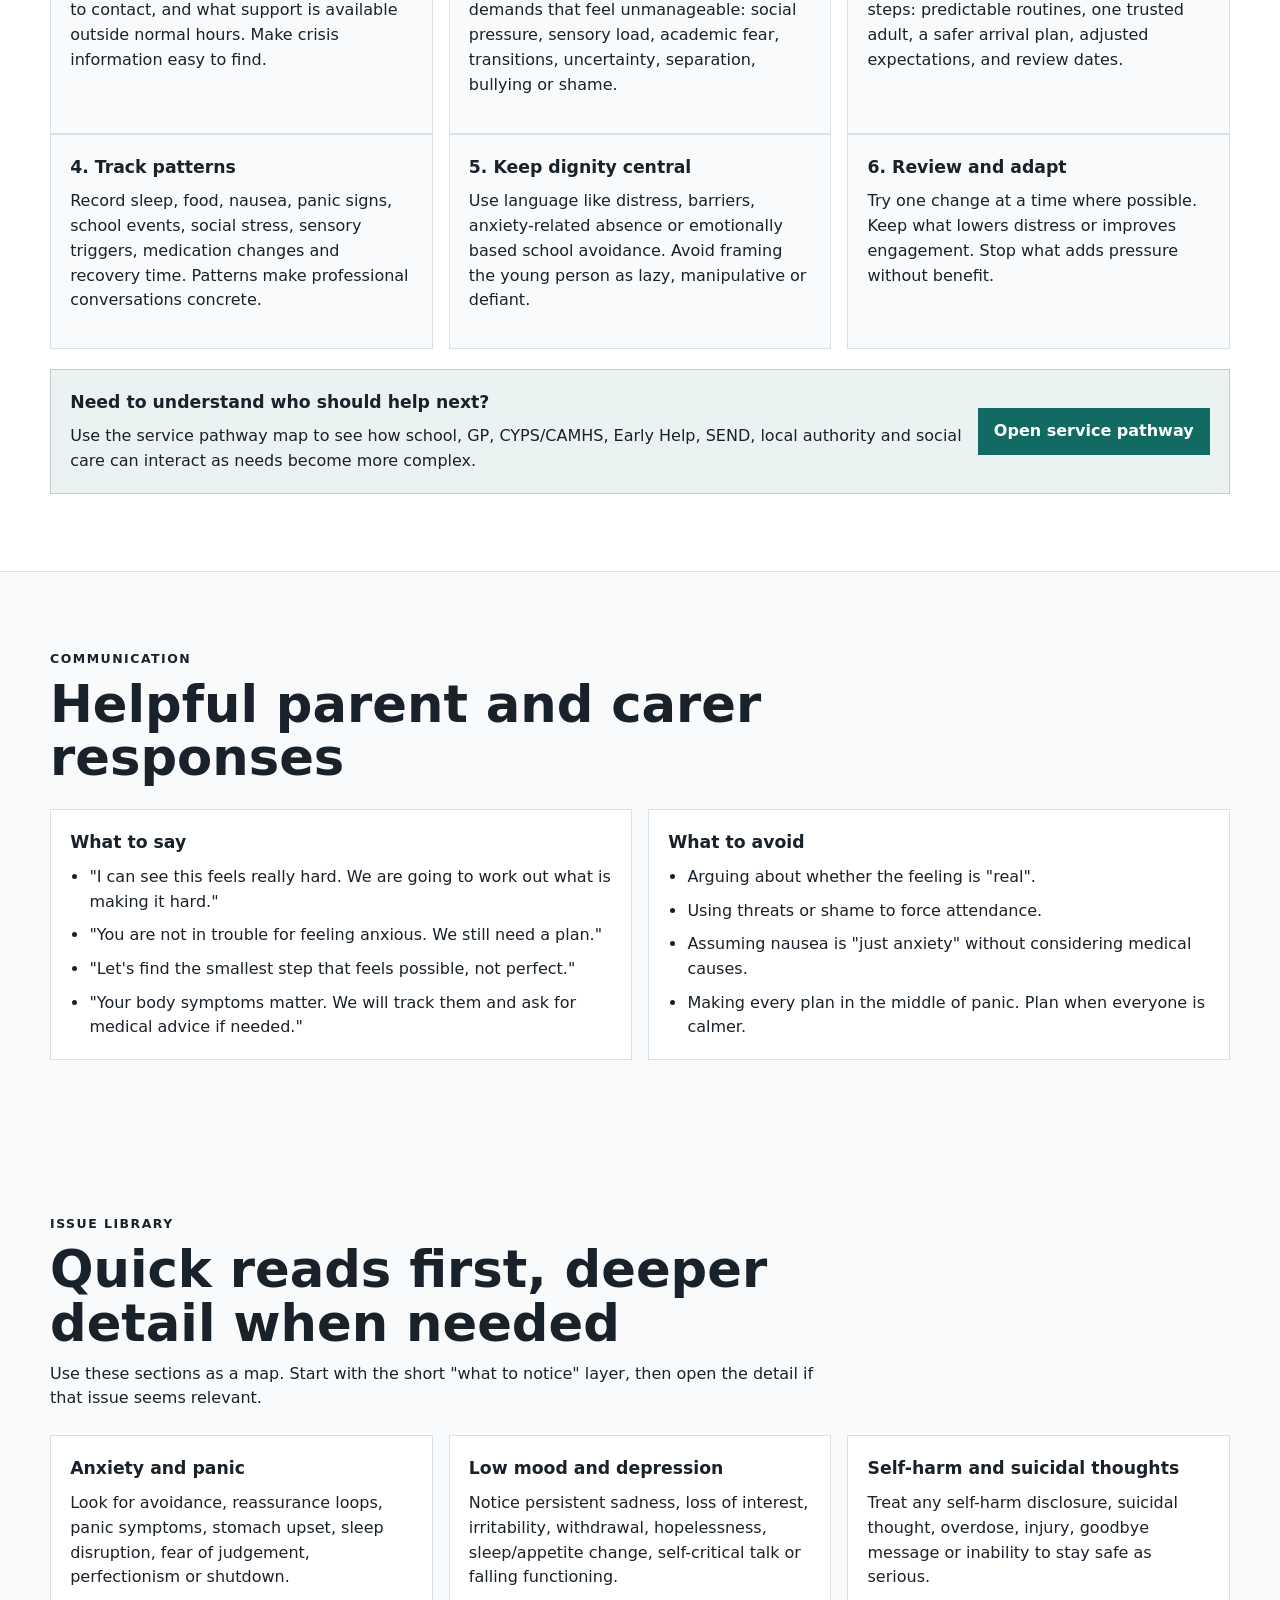
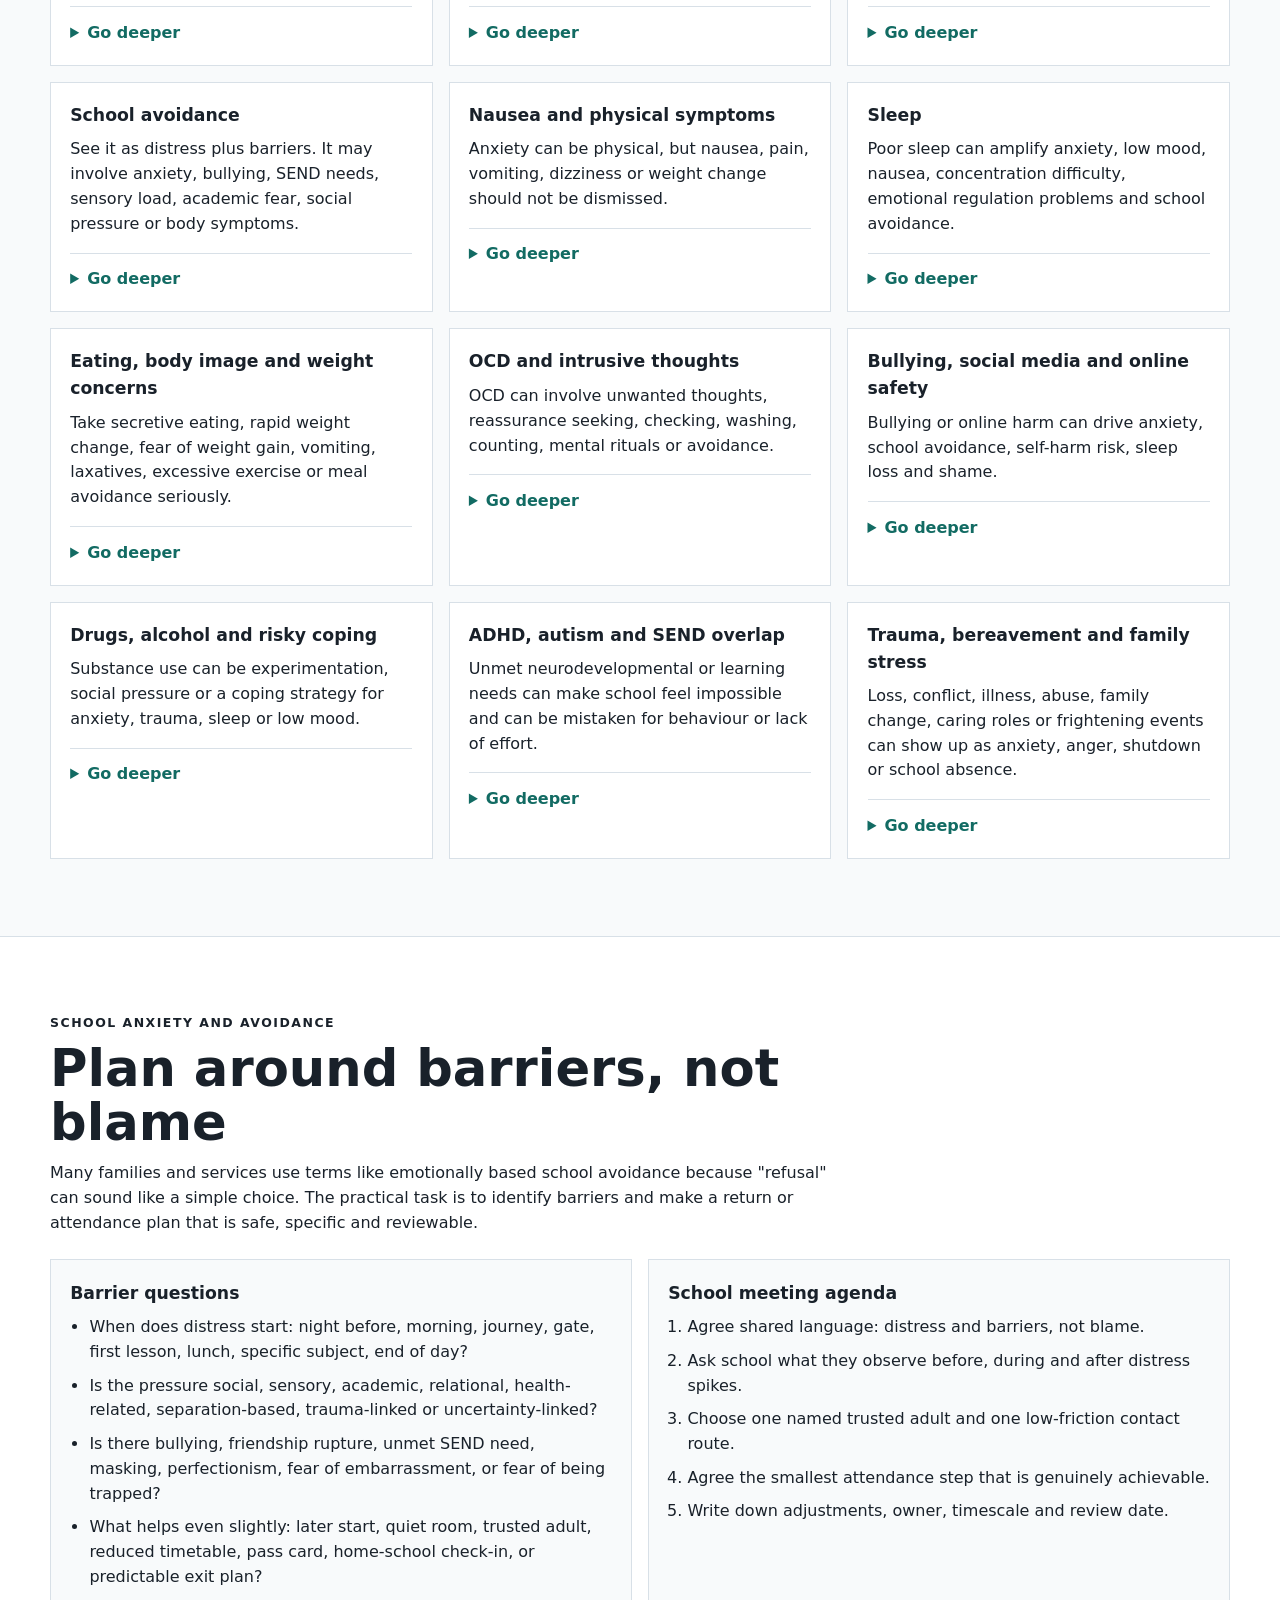
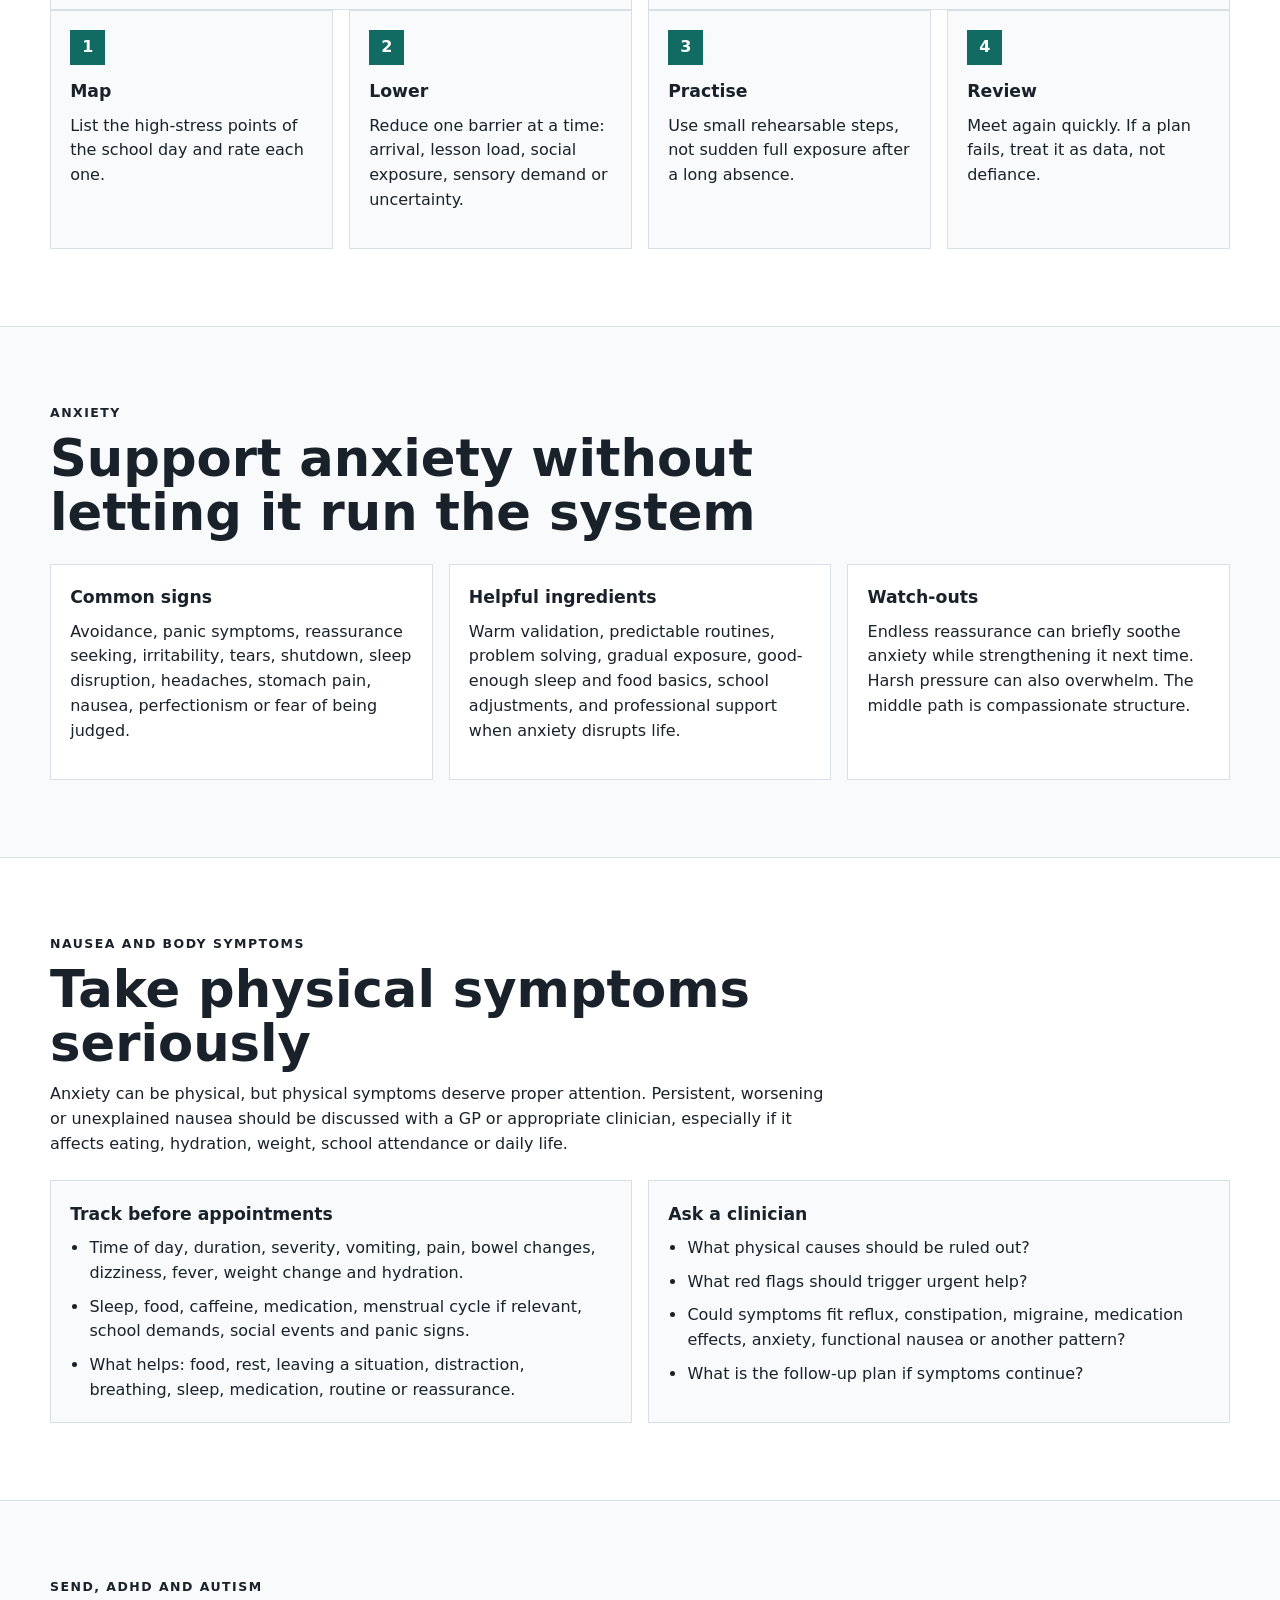
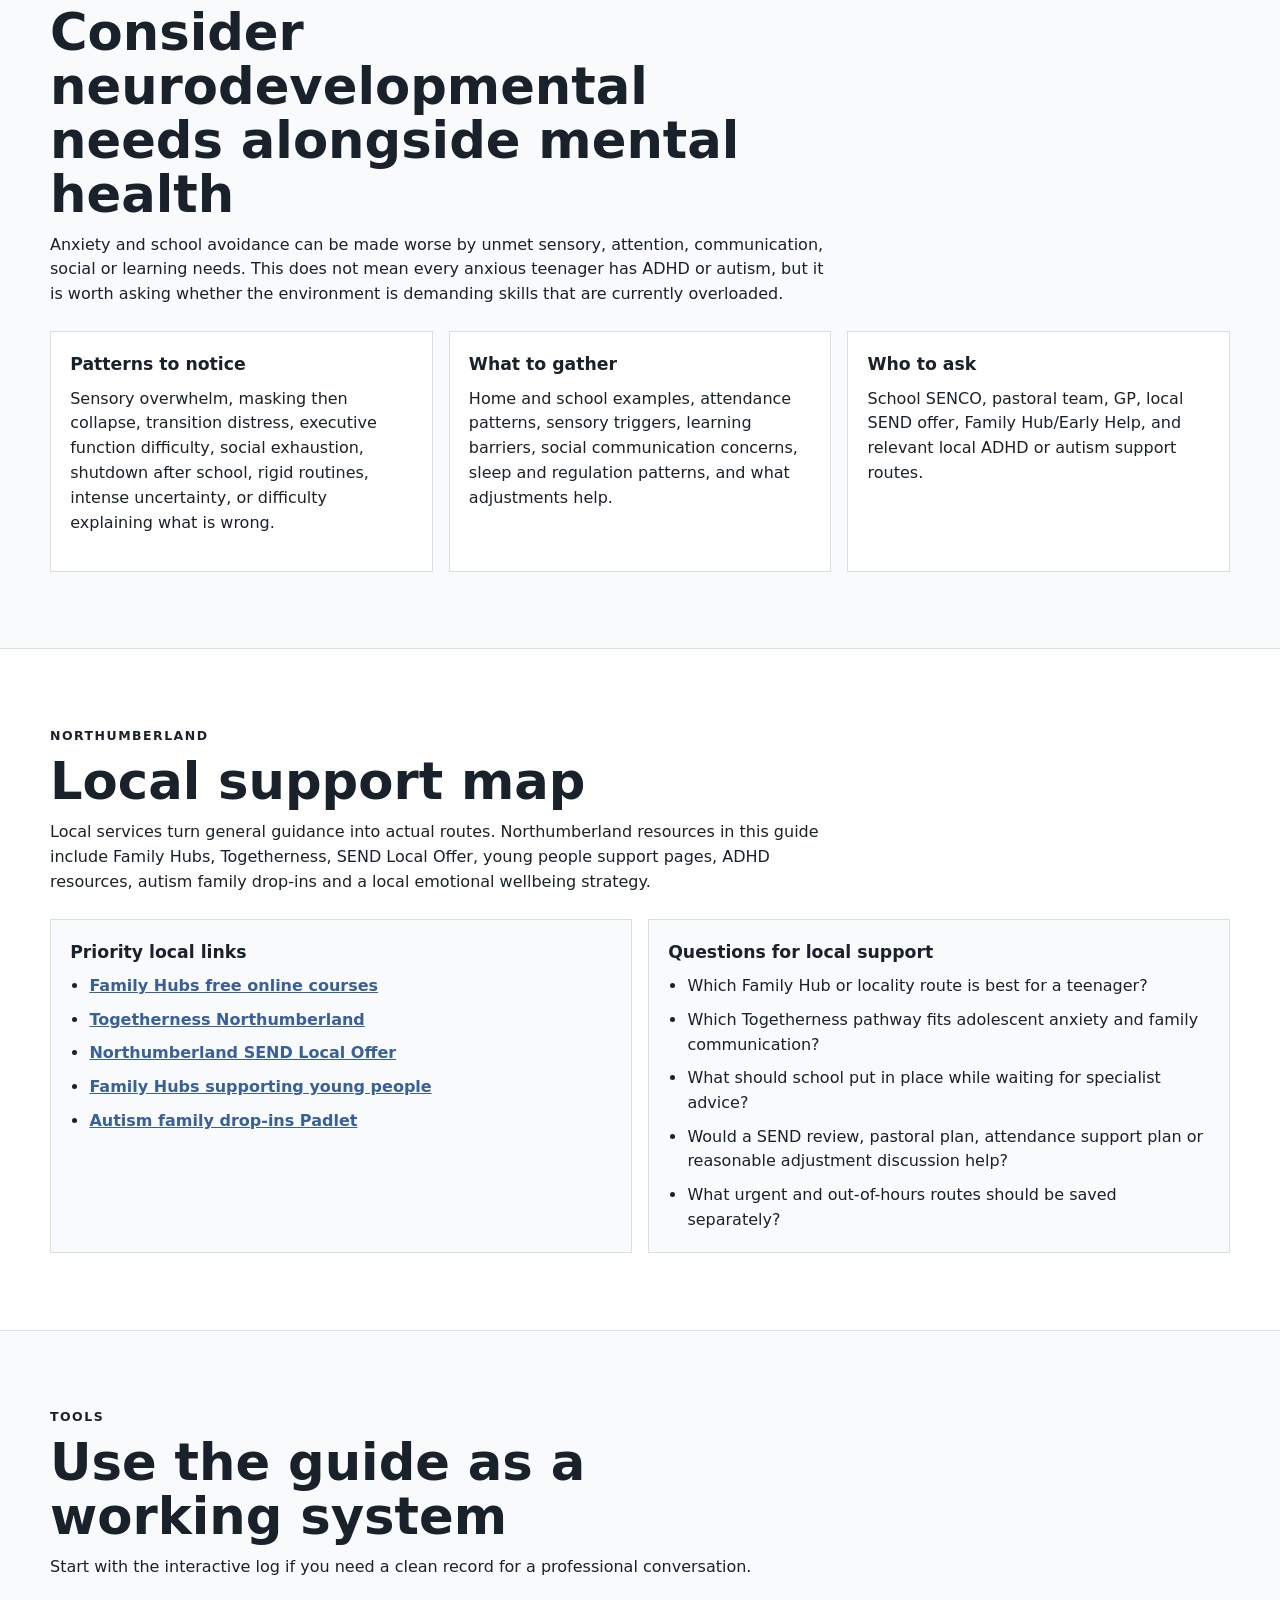
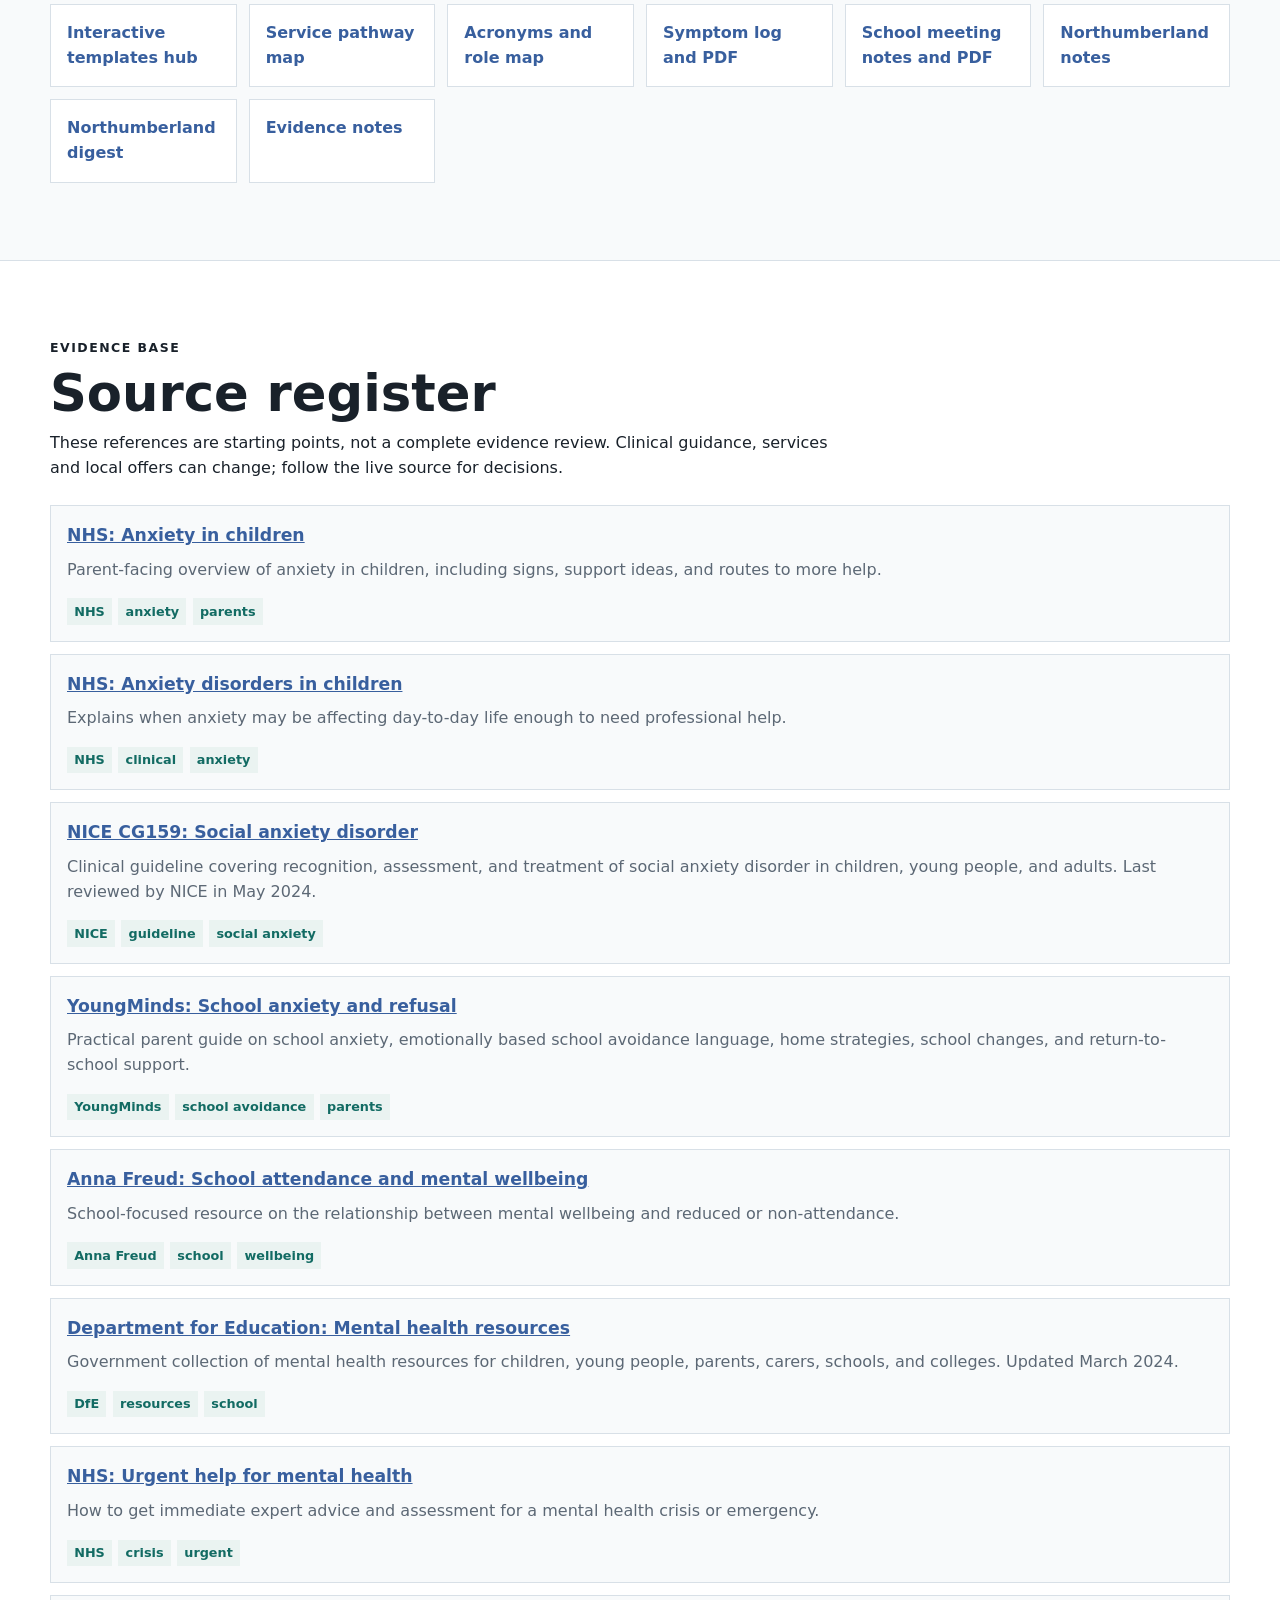
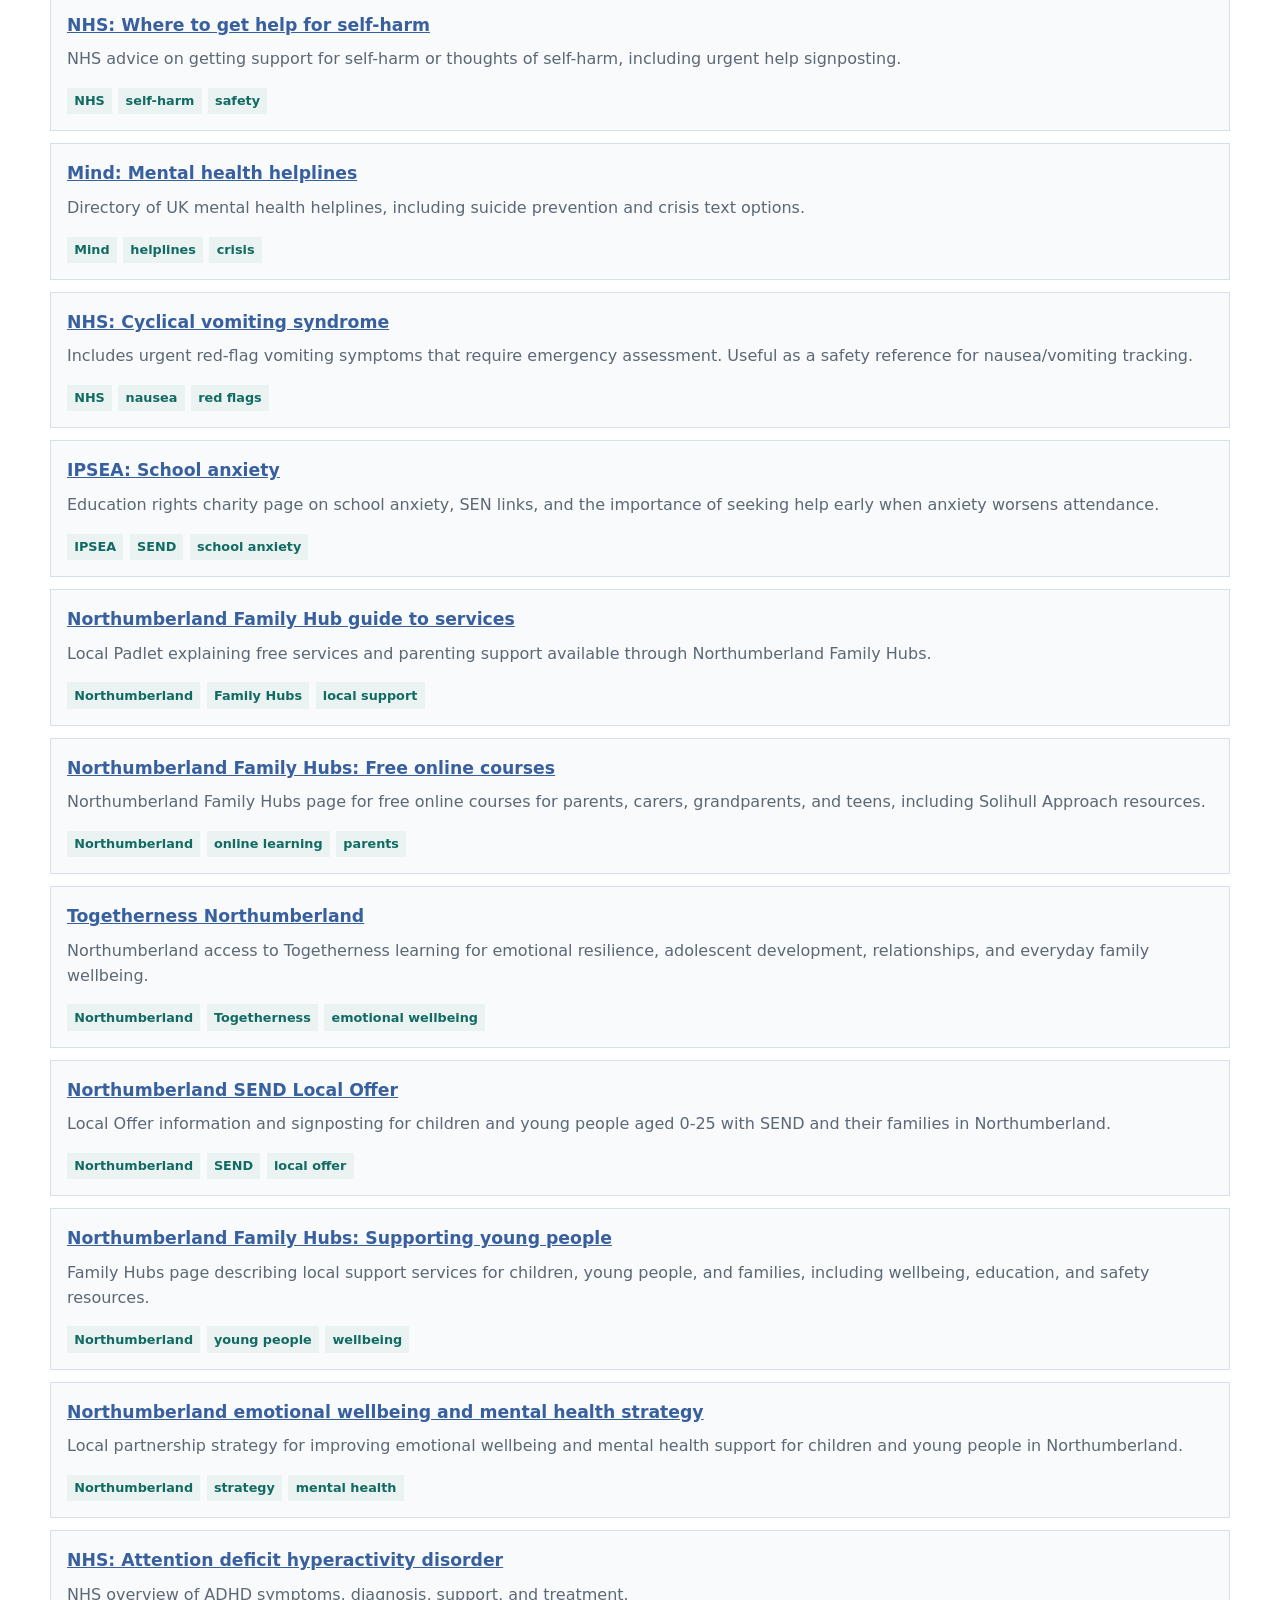
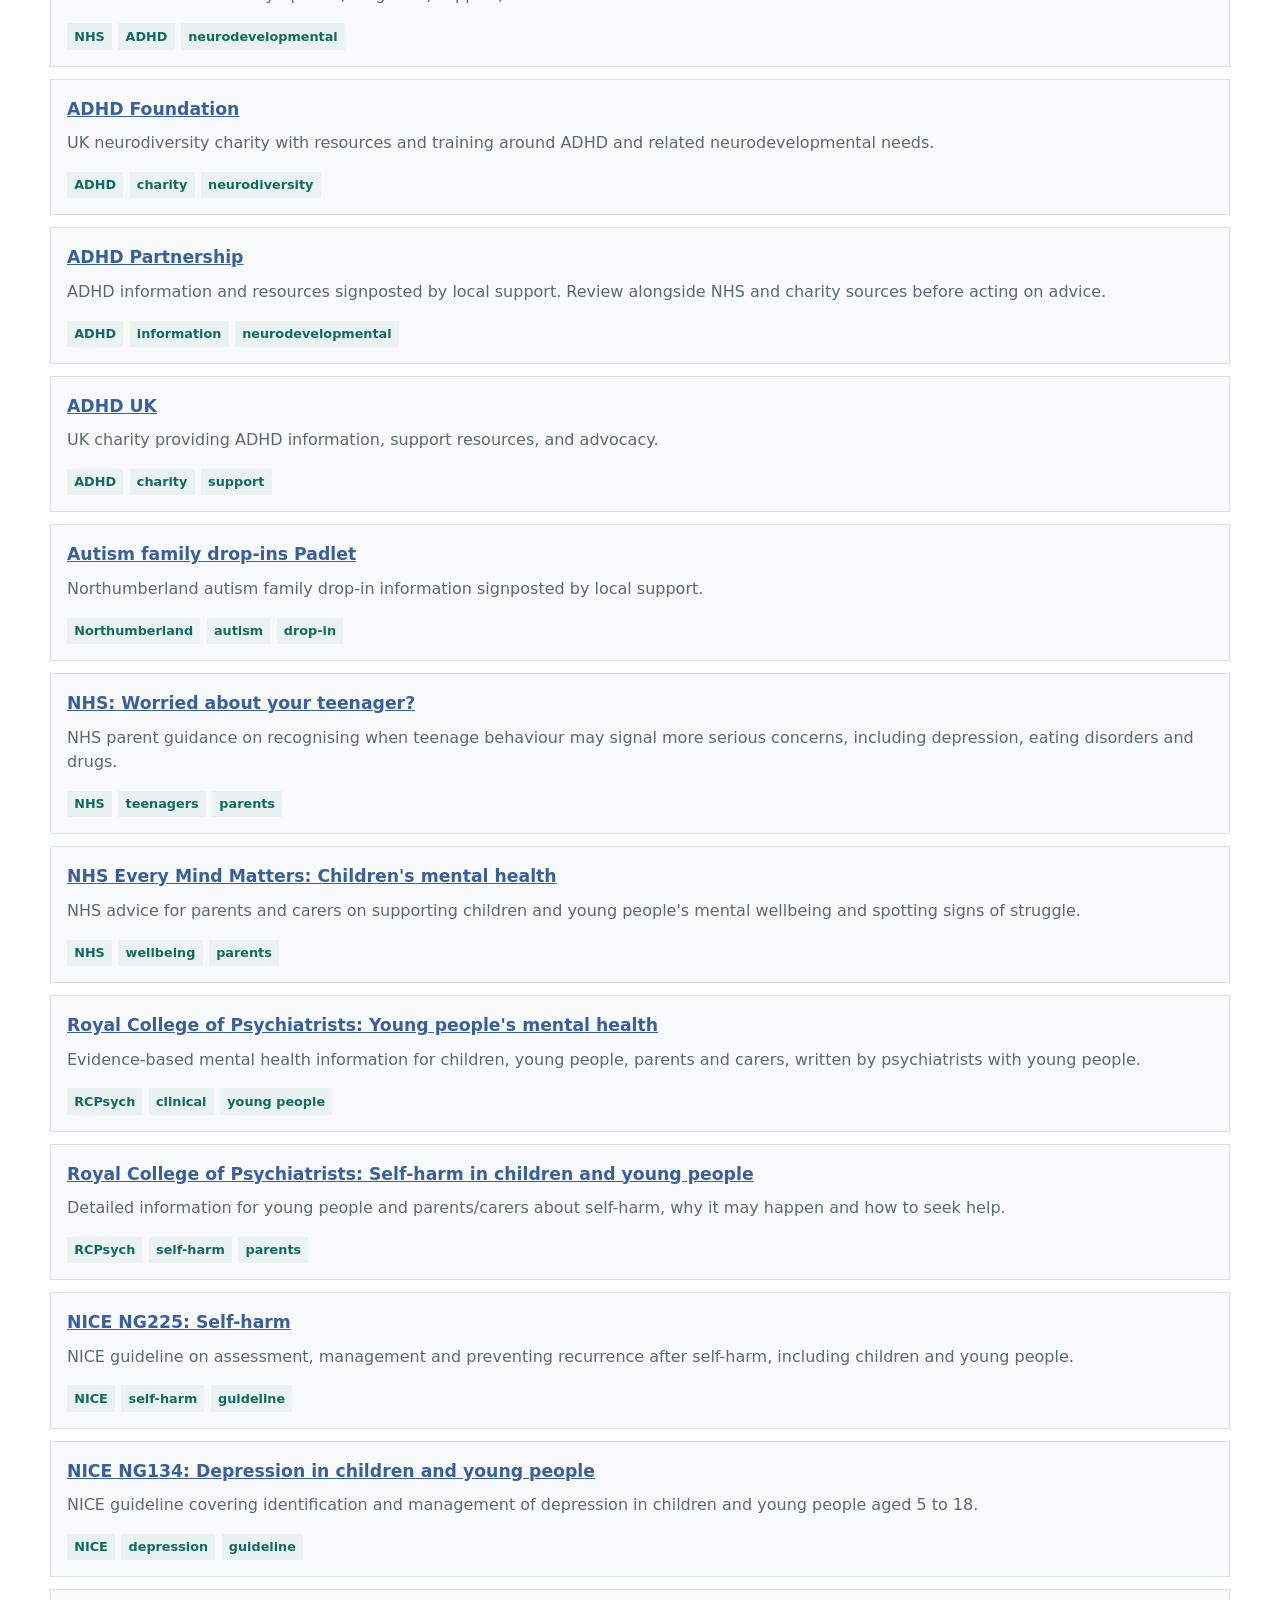
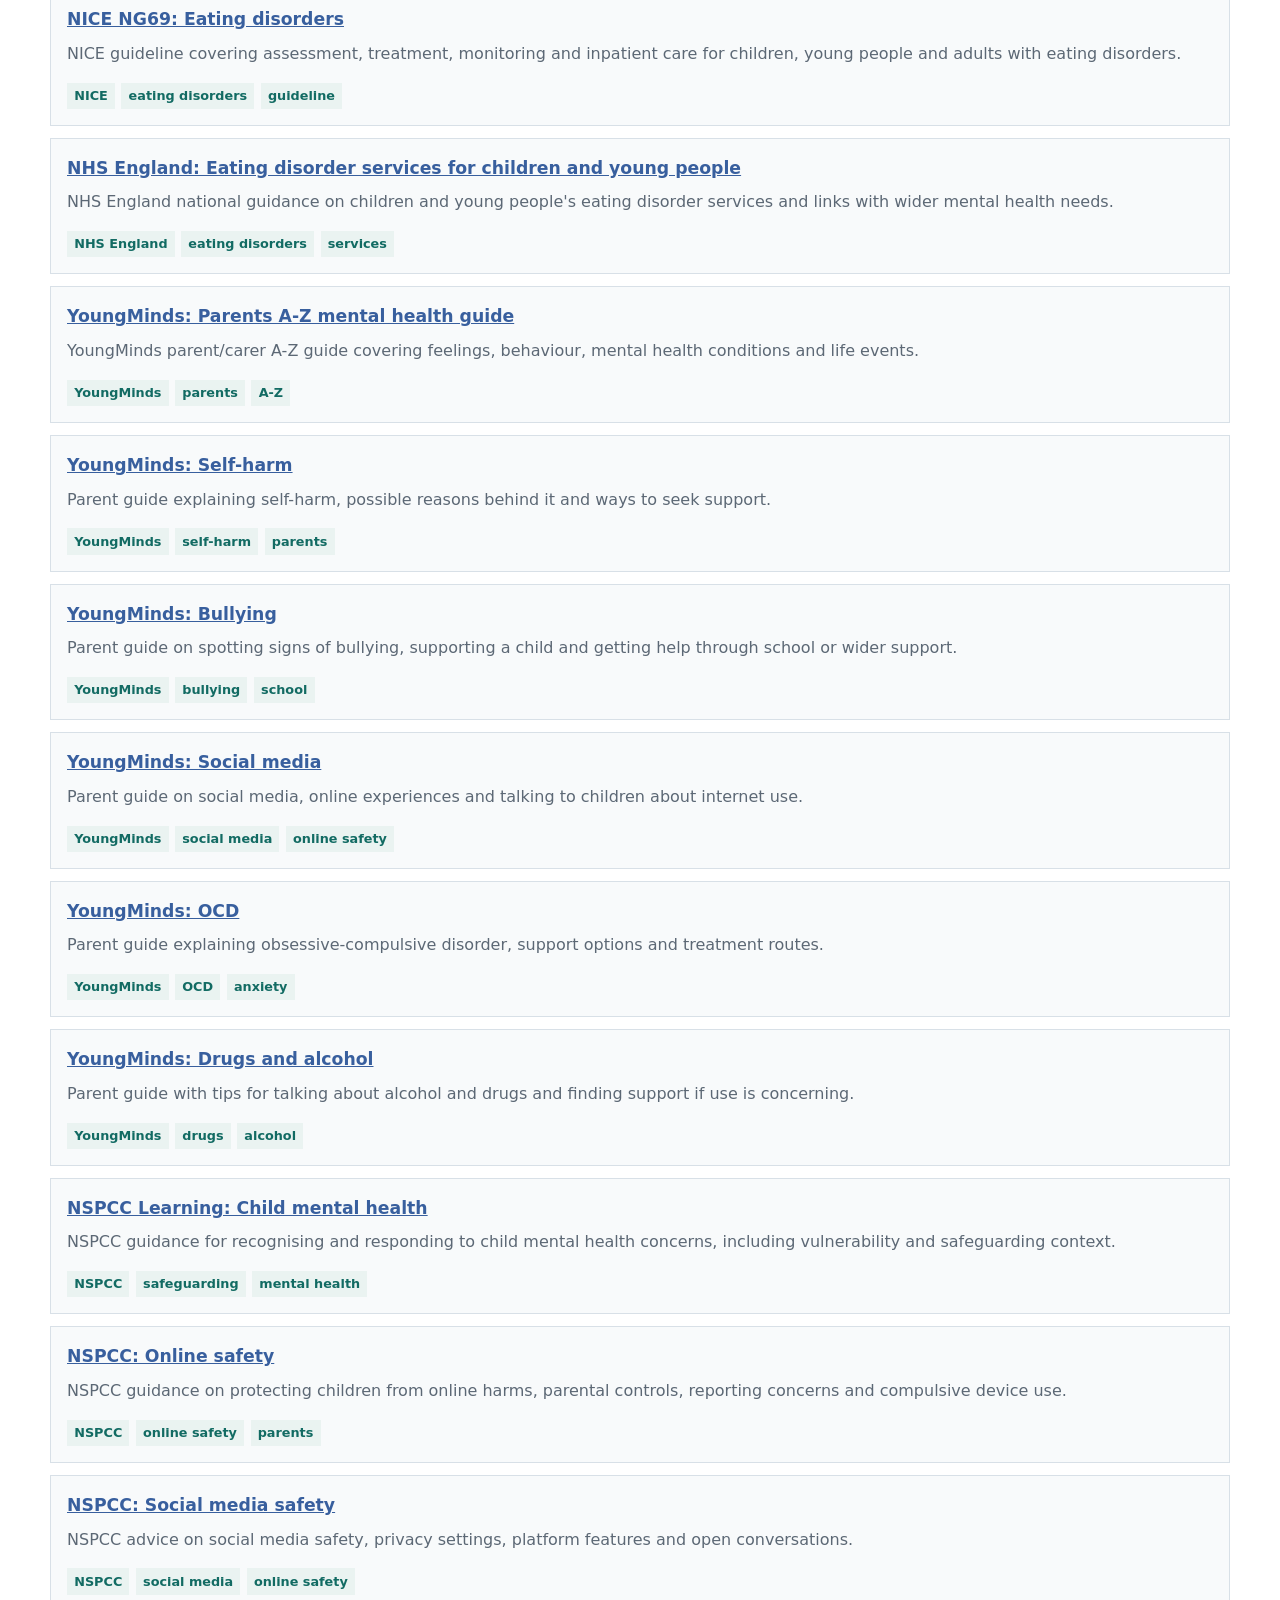
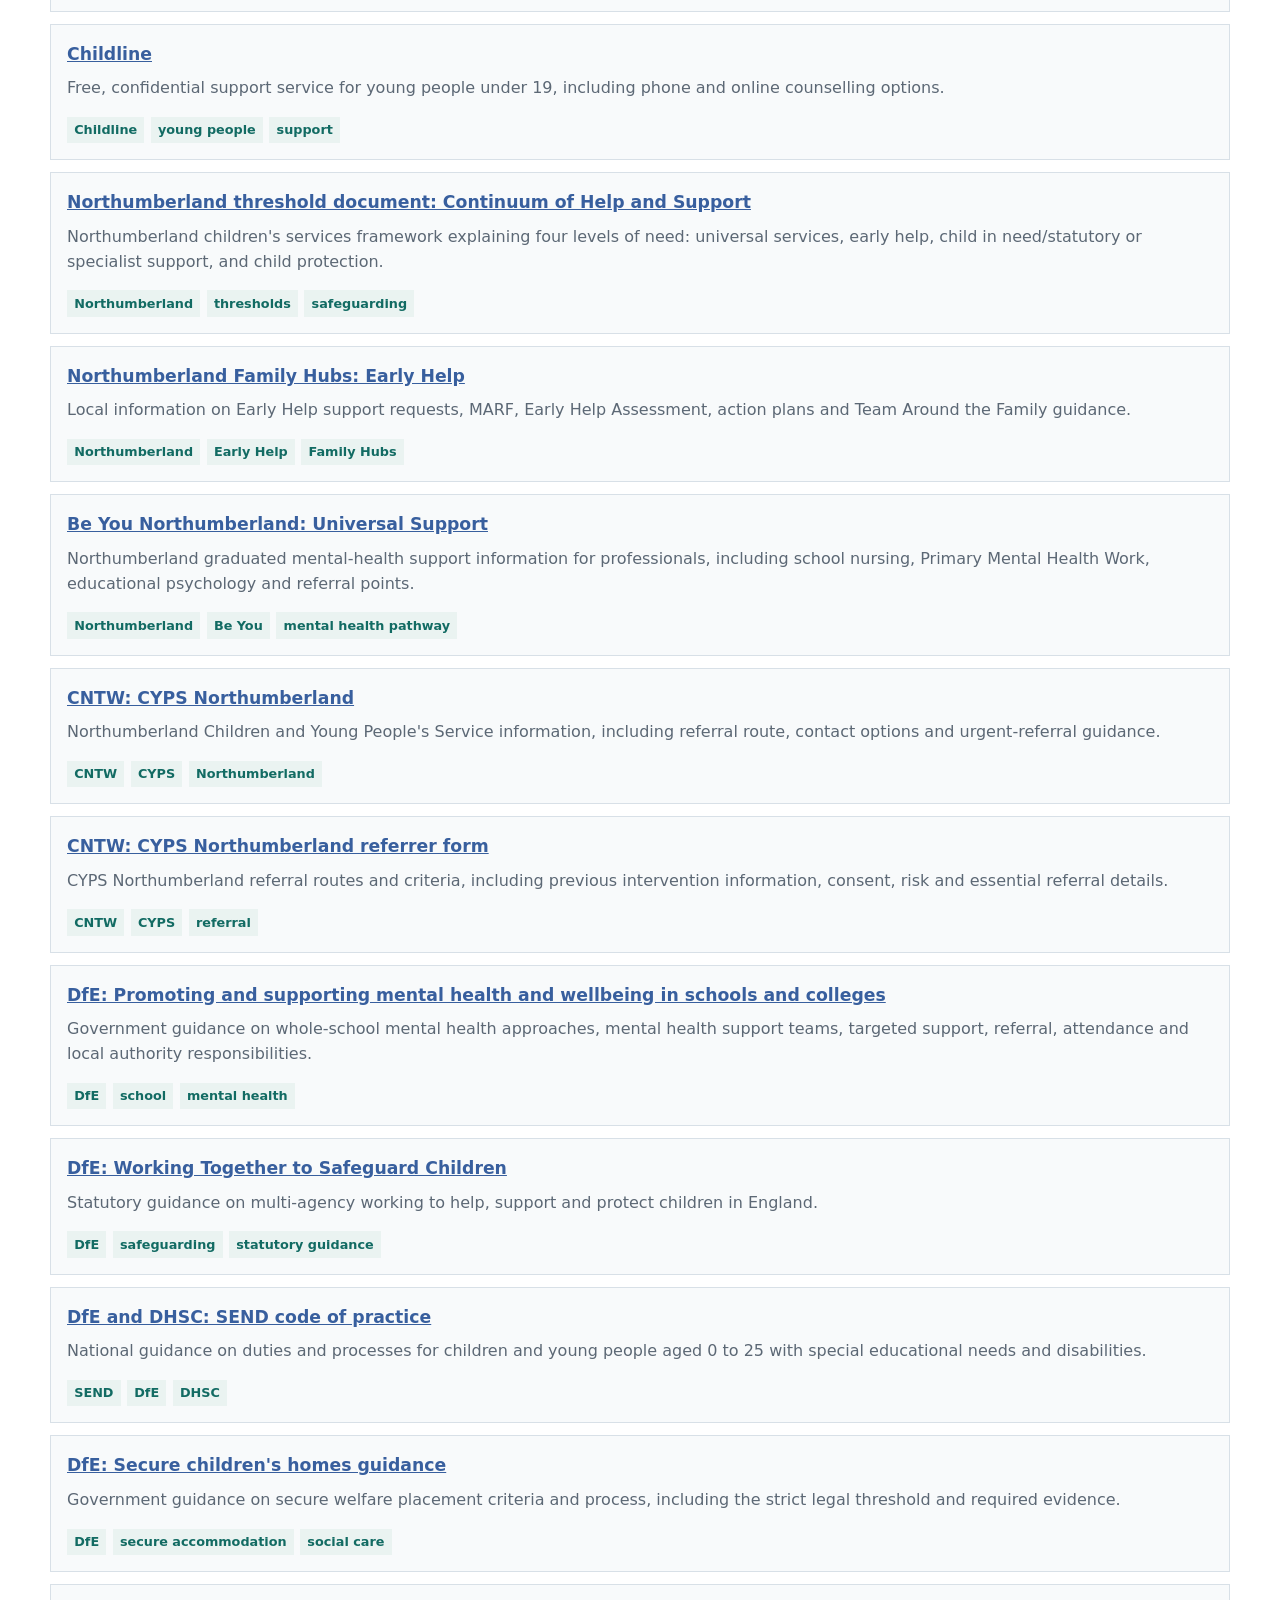
==== commit 924c62f9: "Add acronyms and responsibilities guide" ====
--- a/index.html
+++ b/index.html
@@ -22,6 +22,7 @@
         <a href="#body">Body</a>
         <a href="#local">Northumberland</a>
         <a href="service-pathway.html">Services</a>
+        <a href="glossary.html">Acronyms</a>
         <a href="#sources">Sources</a>
       </nav>
     </header>
@@ -449,6 +450,7 @@
         <div class="resource-list">
           <a href="templates/">Interactive templates hub</a>
           <a href="service-pathway.html">Service pathway map</a>
+          <a href="glossary.html">Acronyms and role map</a>
           <a href="tools/symptom-log.html">Symptom log and PDF</a>
           <a href="templates/school-meeting.html">School meeting notes and PDF</a>
           <a href="docs/northumberland-local-context.md">Northumberland notes</a>
--- a/assets/styles.css
+++ b/assets/styles.css
@@ -275,6 +275,62 @@
   background-size: cover;
 }
 
+.glossary-hero {
+  background:
+    linear-gradient(110deg, rgba(141, 63, 47, 0.92), rgba(25, 33, 42, 0.84)),
+    url("https://images.unsplash.com/photo-1450101499163-c8848c66ca85?auto=format&fit=crop&w=1800&q=80");
+  background-position: center;
+  background-size: cover;
+}
+
+.glossary-grid,
+.role-map,
+.question-bank {
+  display: grid;
+  gap: 1rem;
+}
+
+.glossary-grid {
+  grid-template-columns: repeat(3, minmax(0, 1fr));
+}
+
+.role-map,
+.question-bank {
+  grid-template-columns: repeat(2, minmax(0, 1fr));
+}
+
+.glossary-grid article,
+.role-map article,
+.question-bank article {
+  min-height: 100%;
+}
+
+.glossary-grid h3 {
+  color: var(--accent-2);
+  font-size: 1.22rem;
+}
+
+.role-map h3,
+.question-bank h3 {
+  color: var(--accent);
+}
+
+.note-template dl {
+  display: grid;
+  gap: 0.45rem;
+  margin: 0;
+}
+
+.note-template dt {
+  color: var(--accent);
+  font-weight: 850;
+}
+
+.note-template dd {
+  margin: 0 0 0.75rem;
+  color: var(--muted);
+}
+
 .ladder {
   display: grid;
   grid-template-columns: repeat(4, minmax(0, 1fr));
@@ -594,6 +650,9 @@
   .two-column,
   .timeline,
   .ladder,
+  .glossary-grid,
+  .role-map,
+  .question-bank,
   .resource-list,
   .static-sources,
   .form-grid,
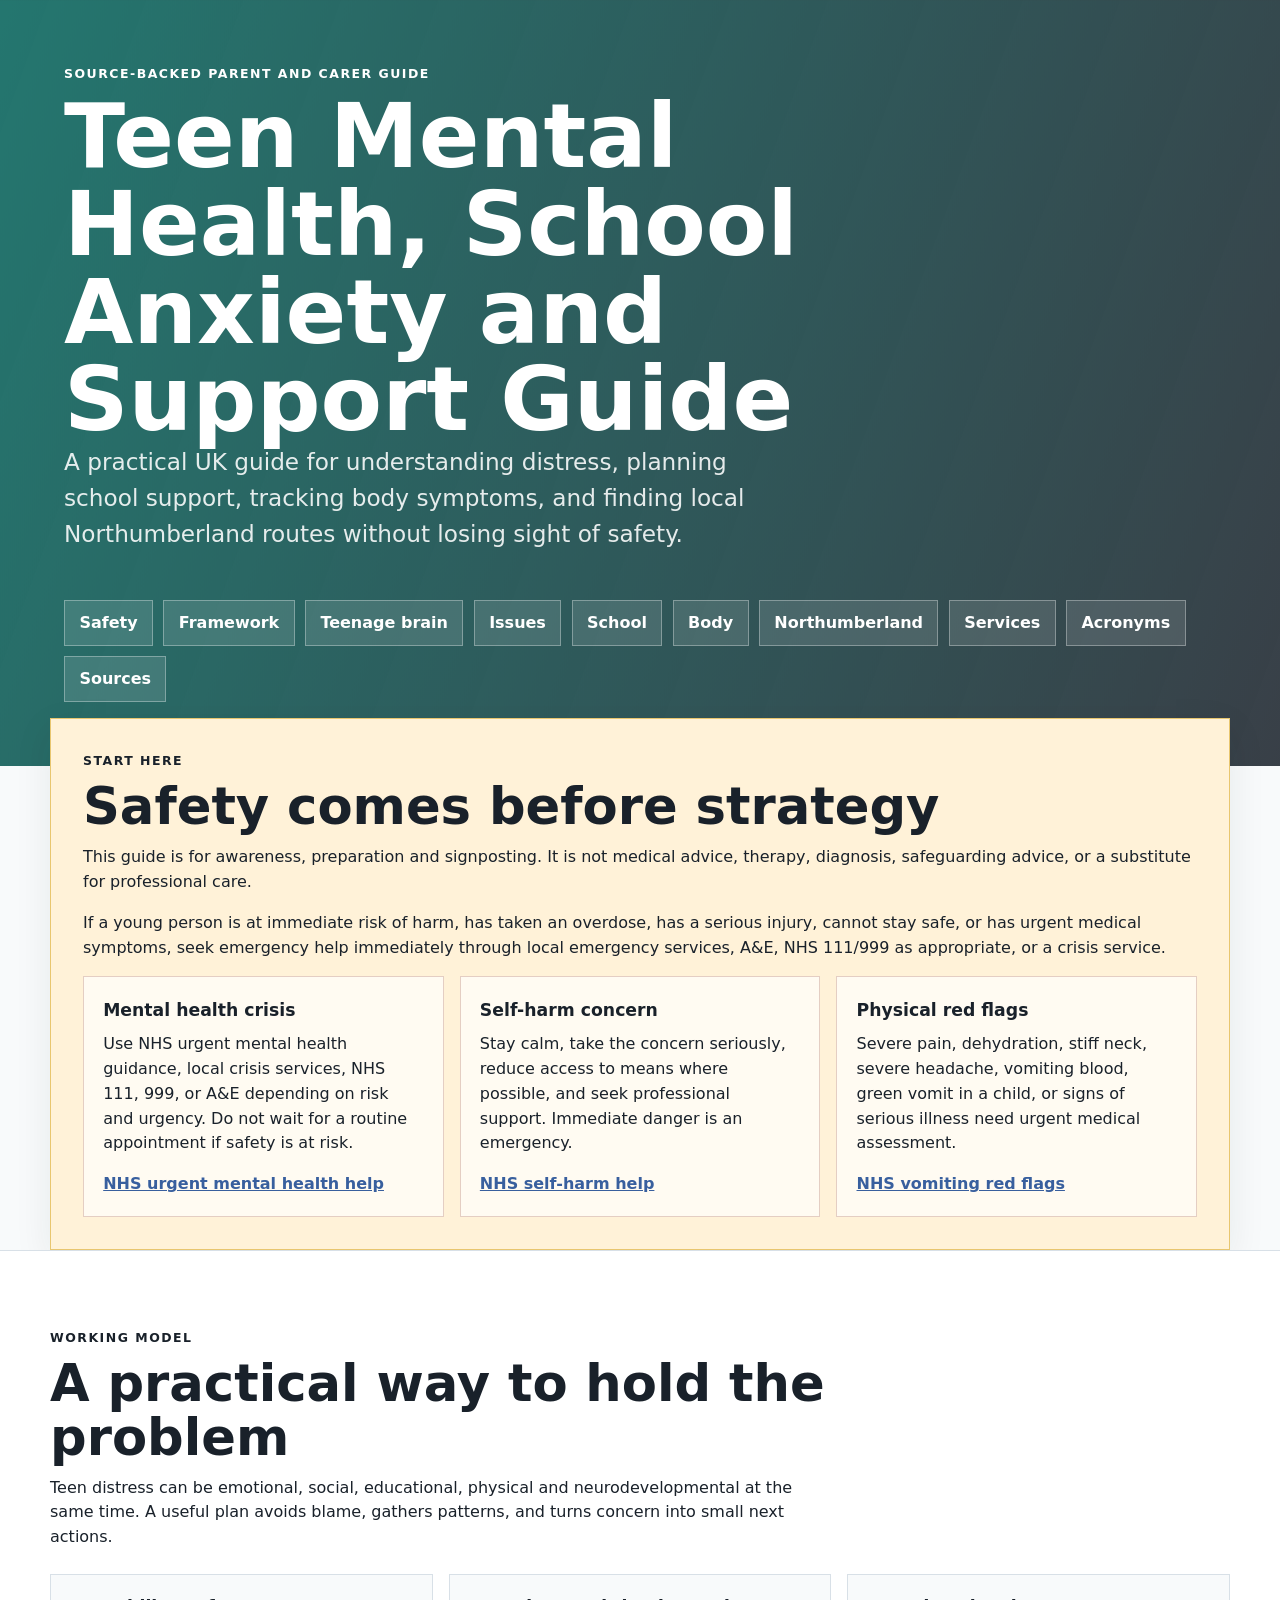
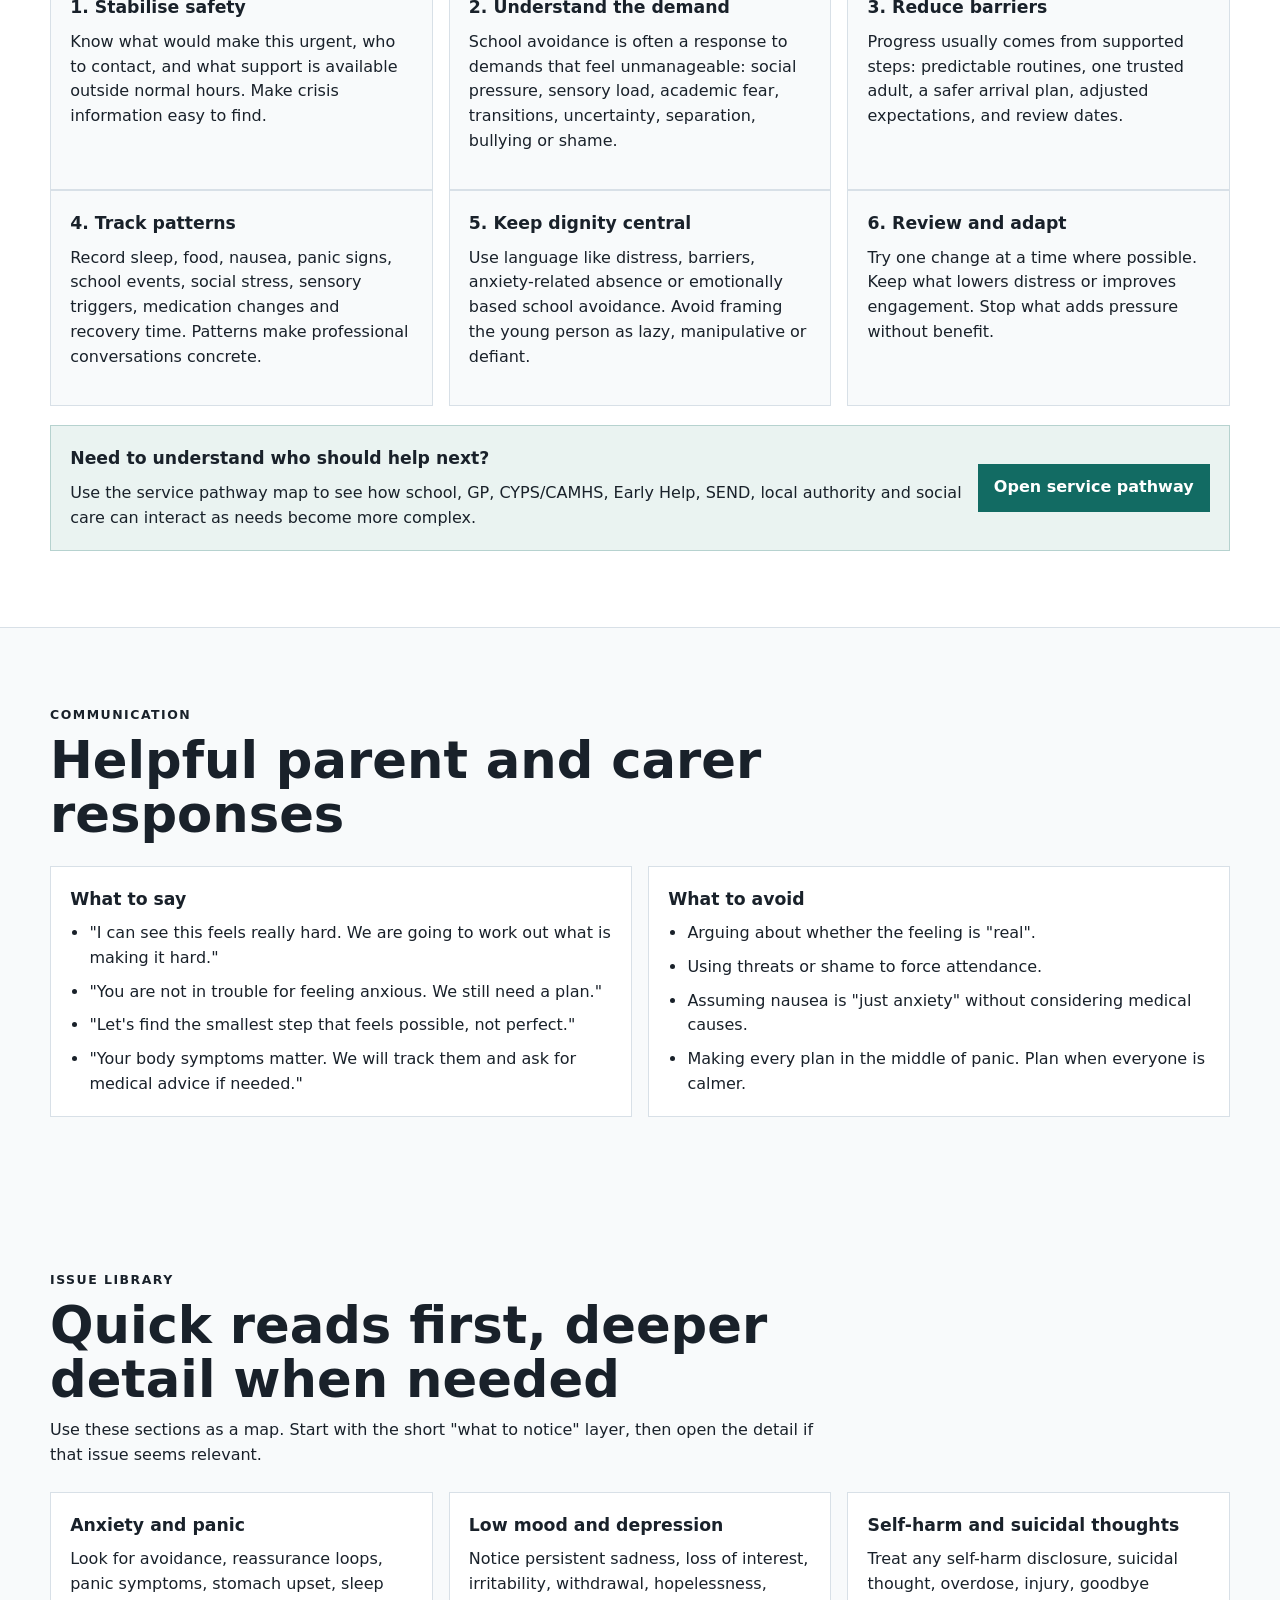
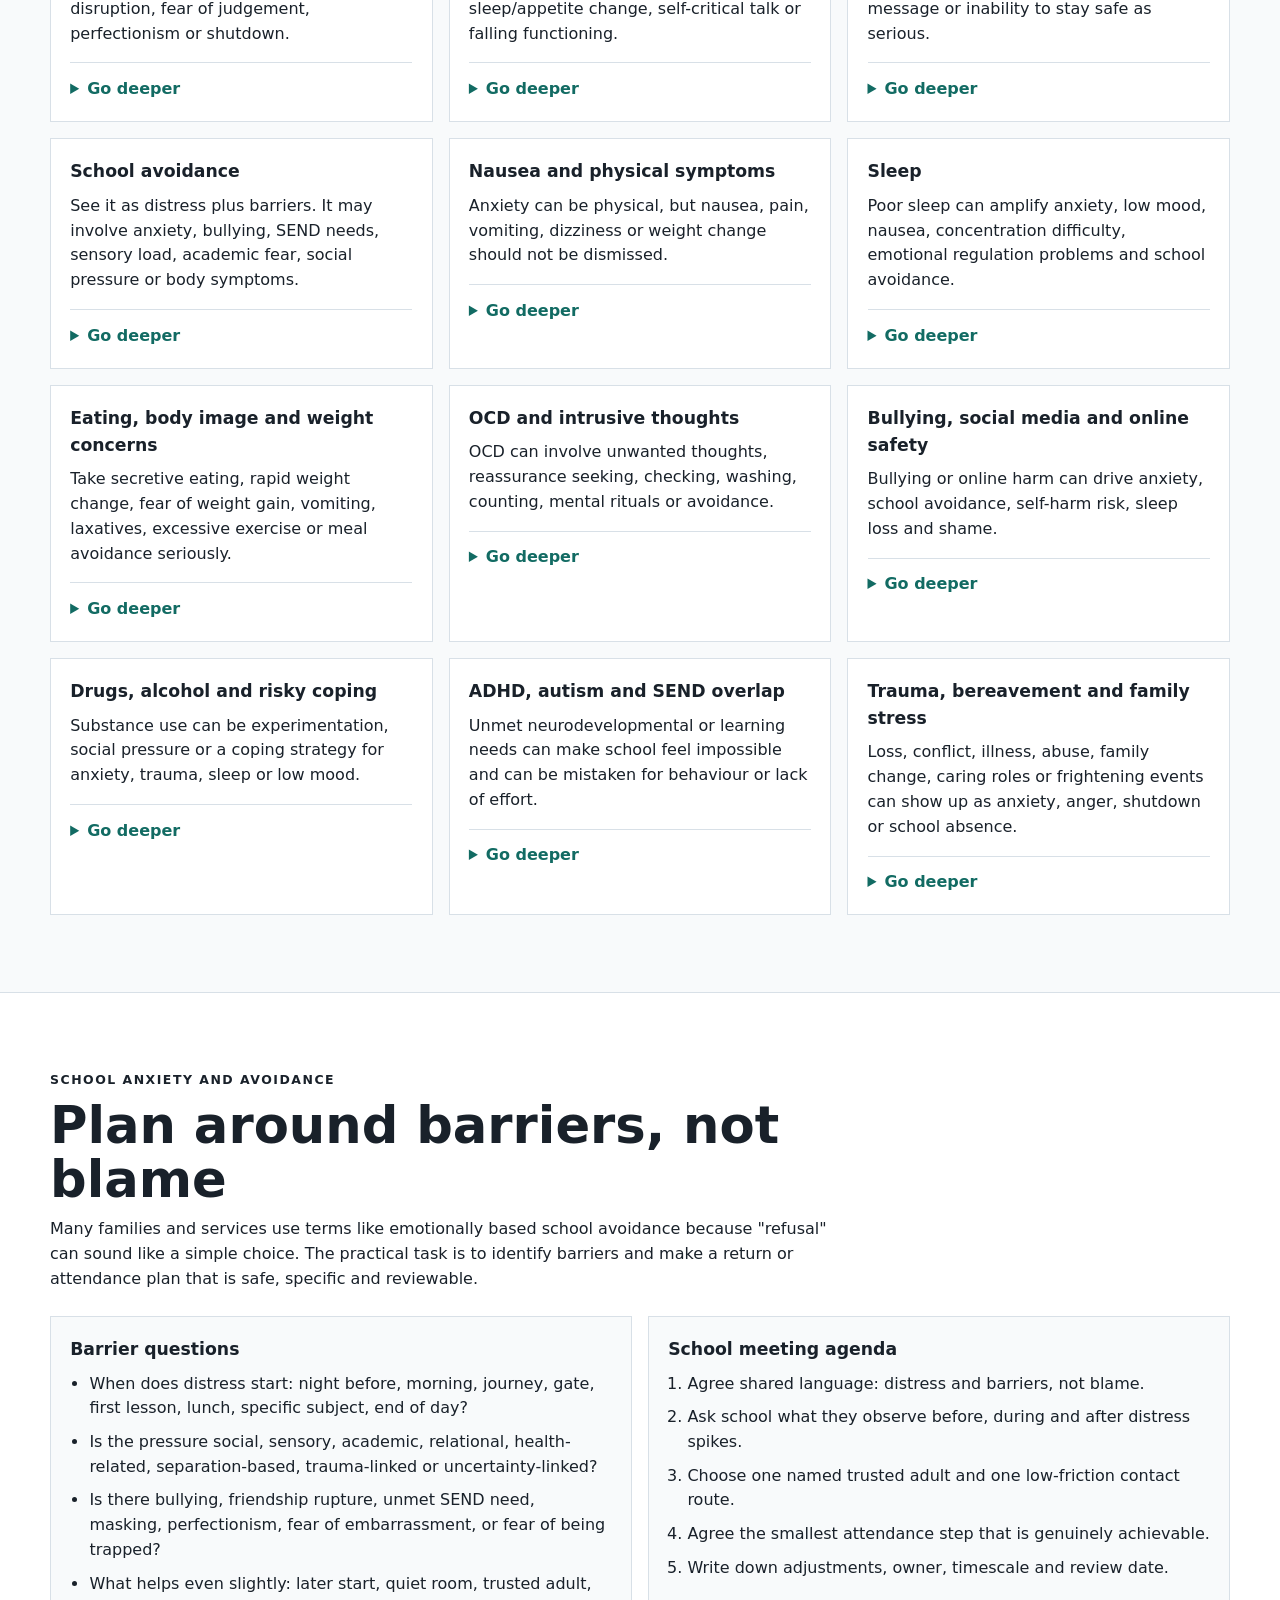
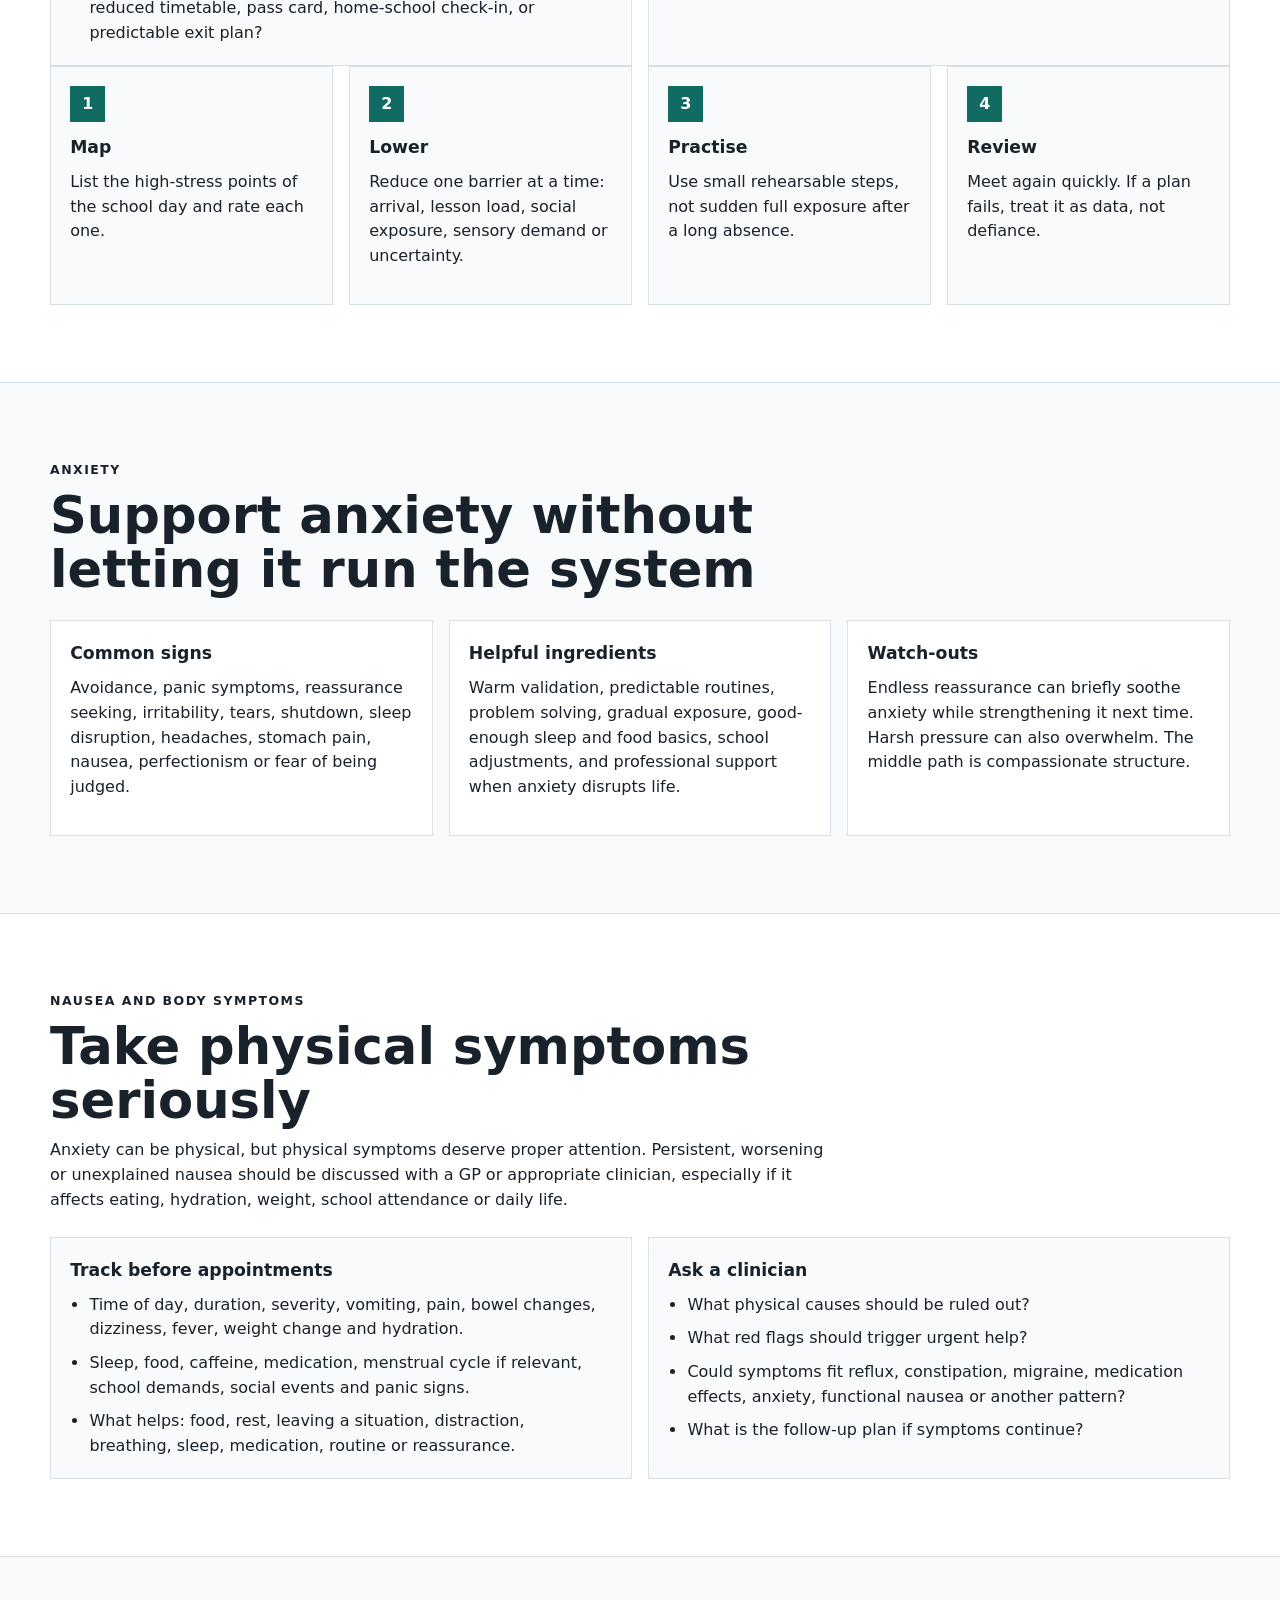
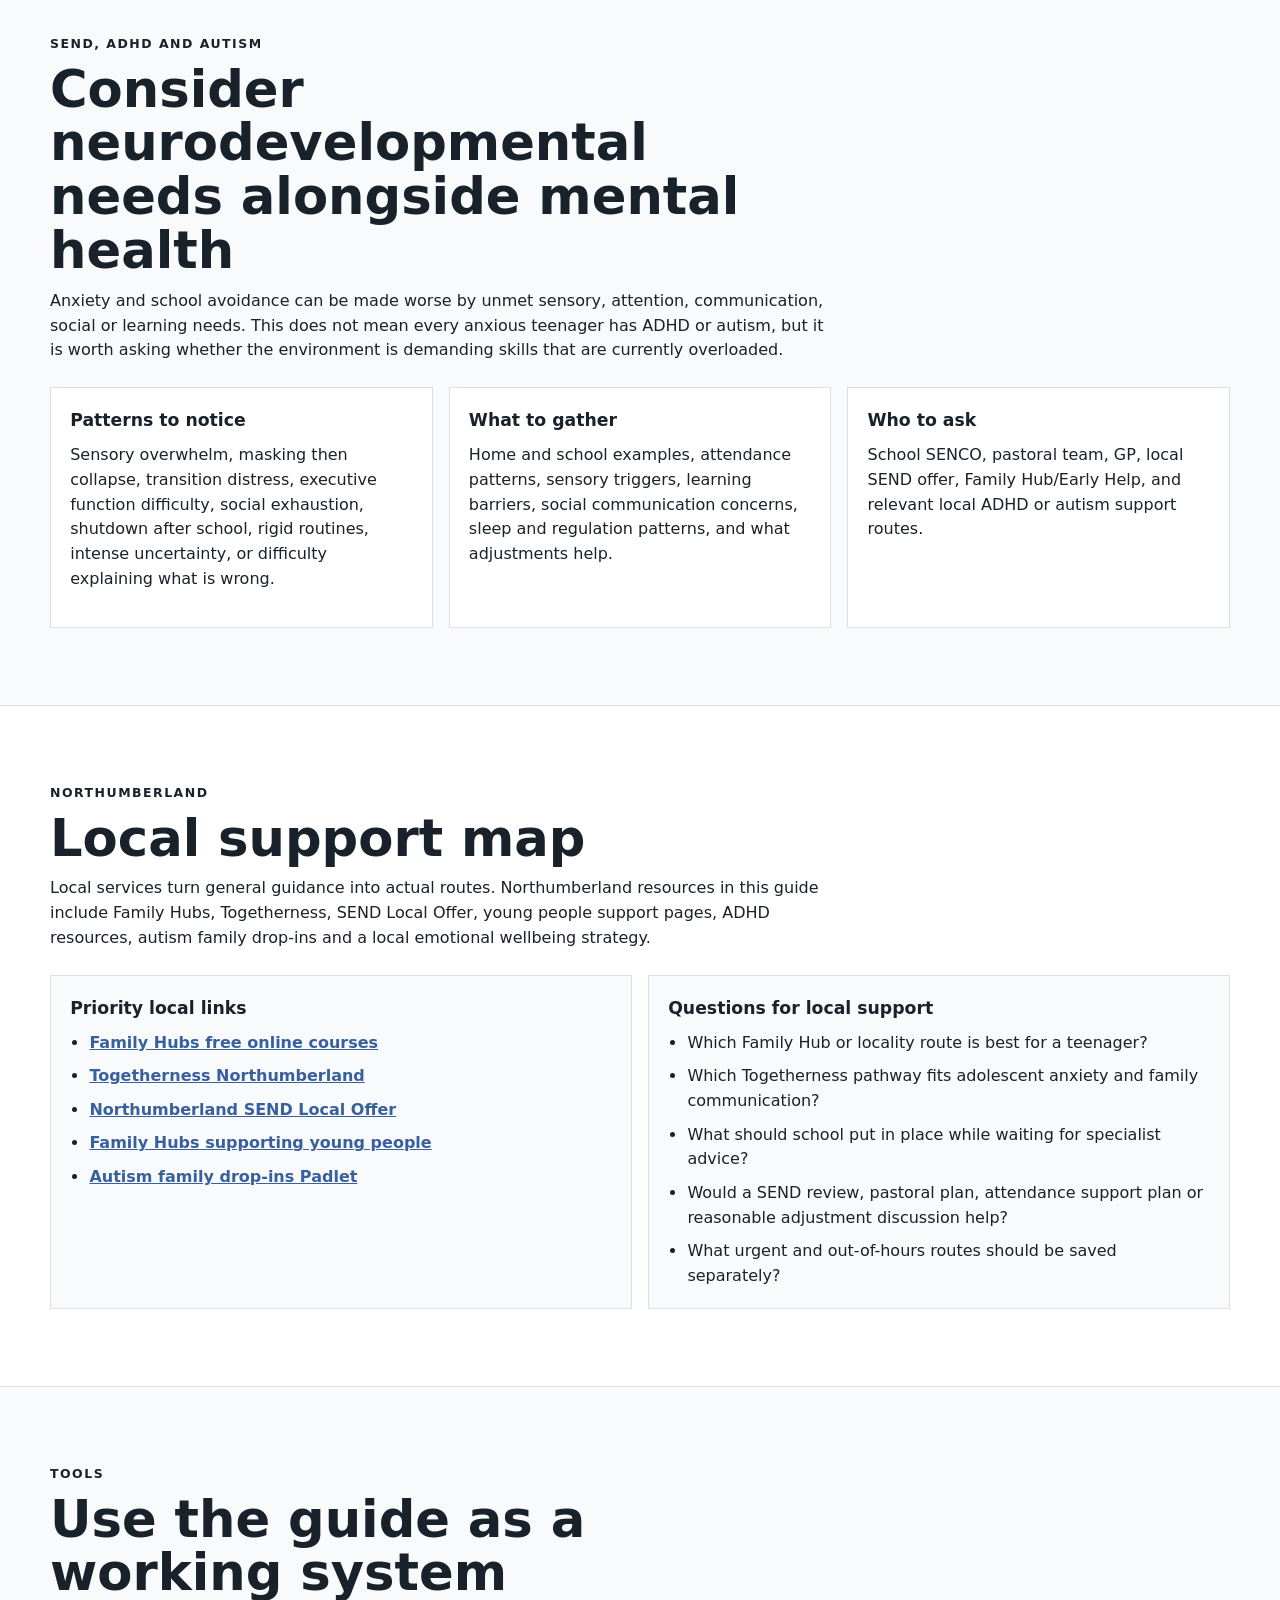
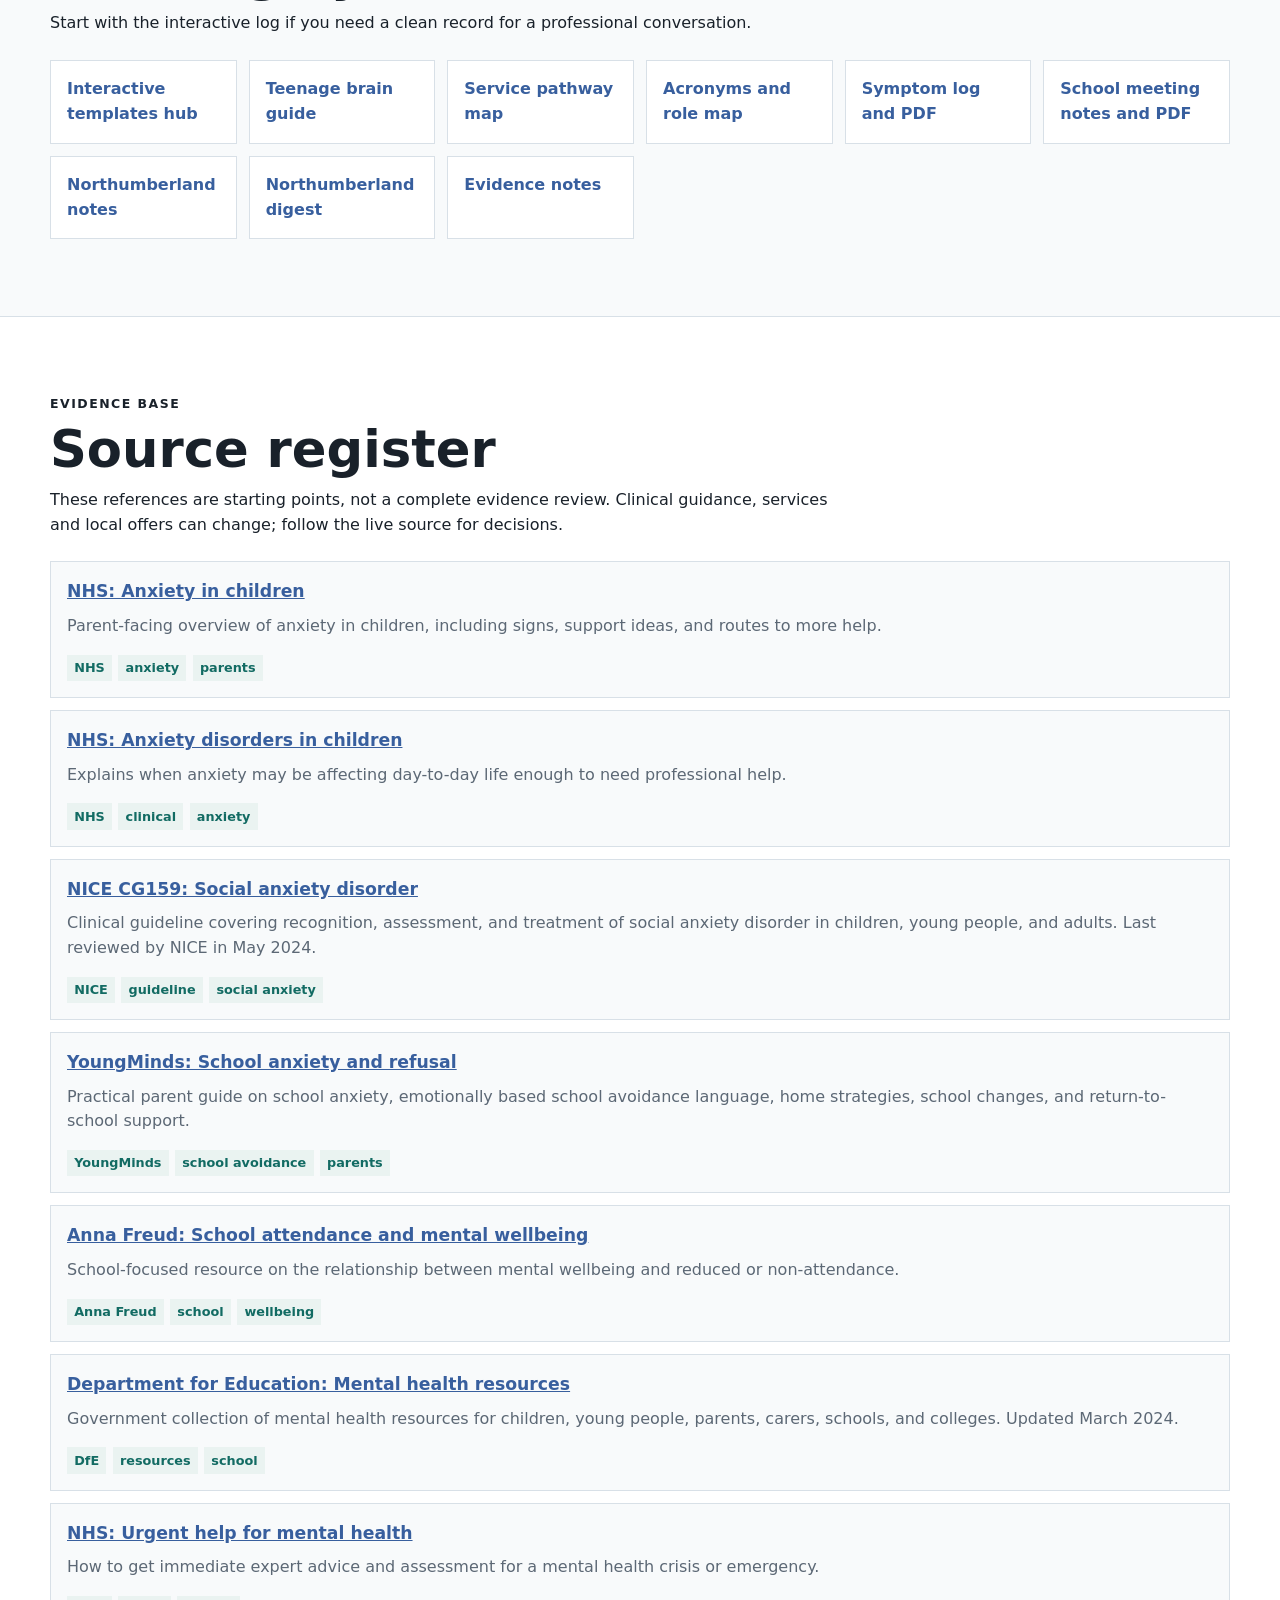
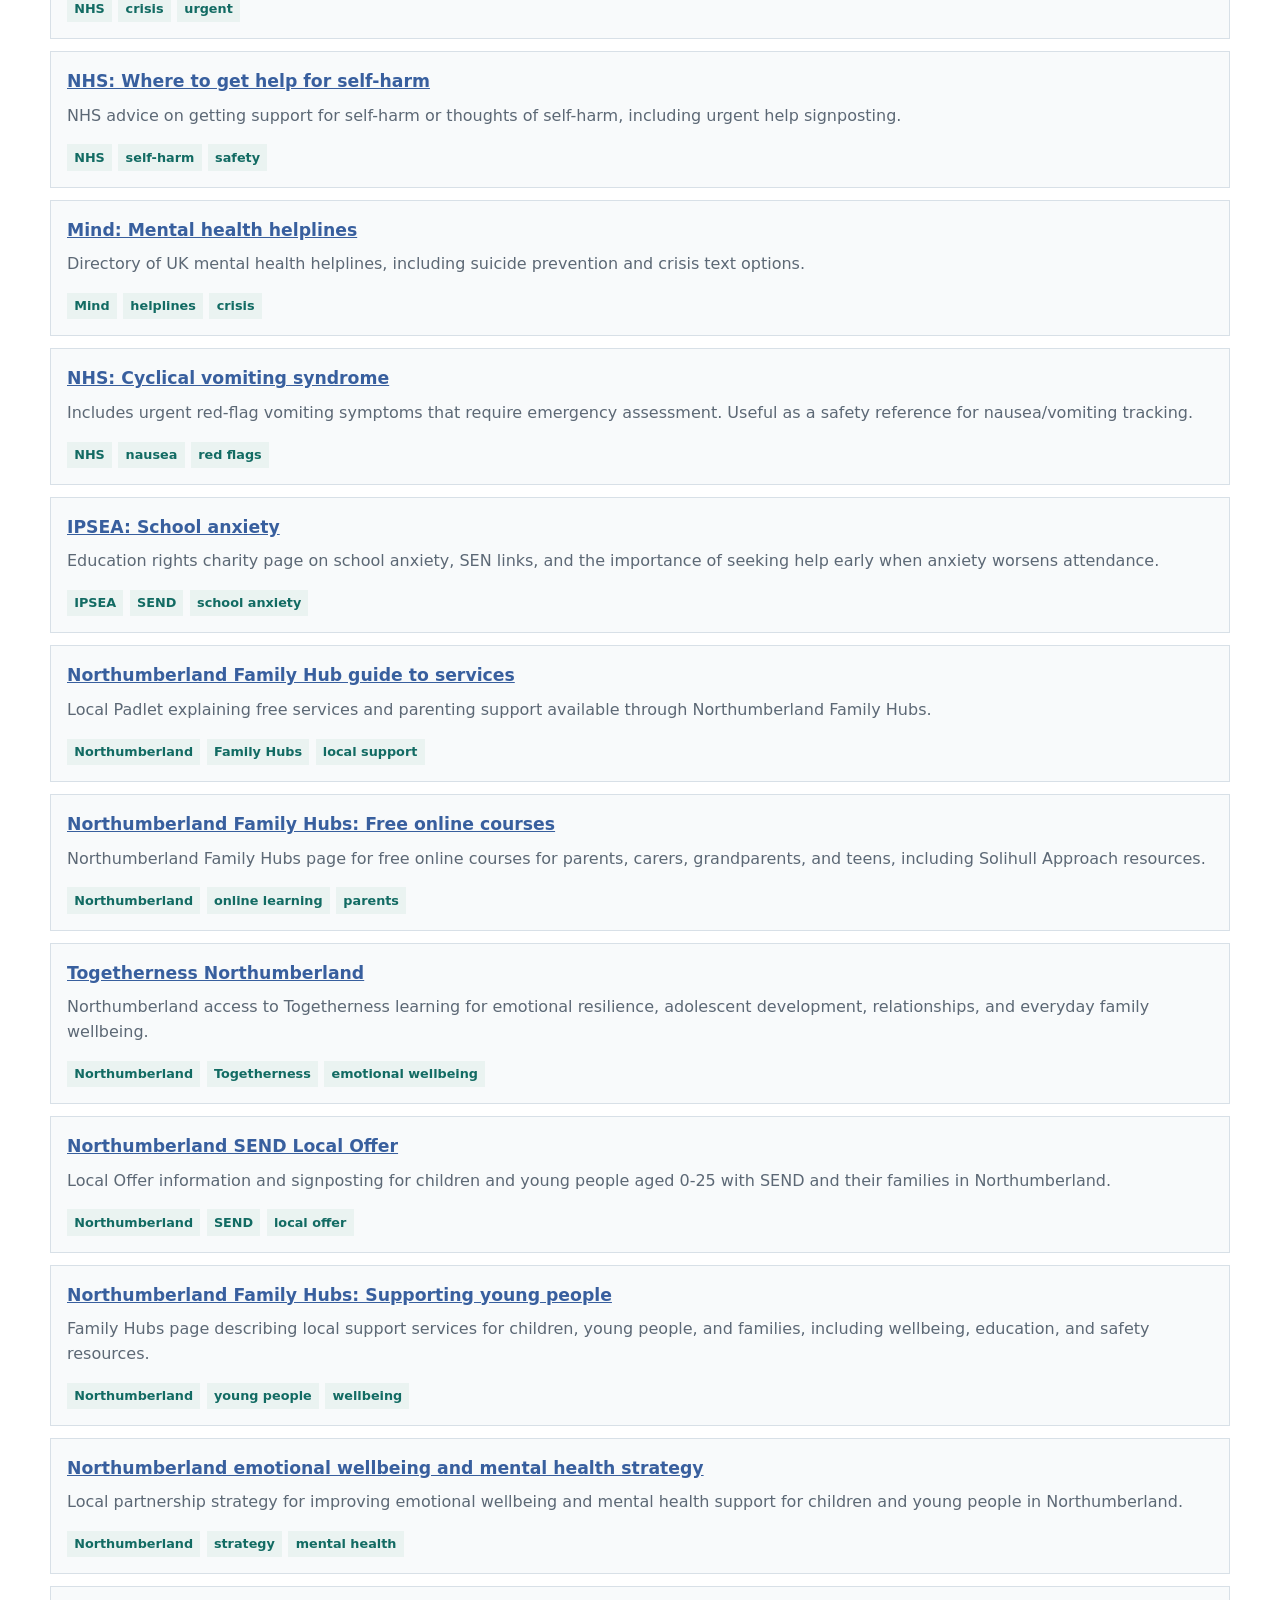
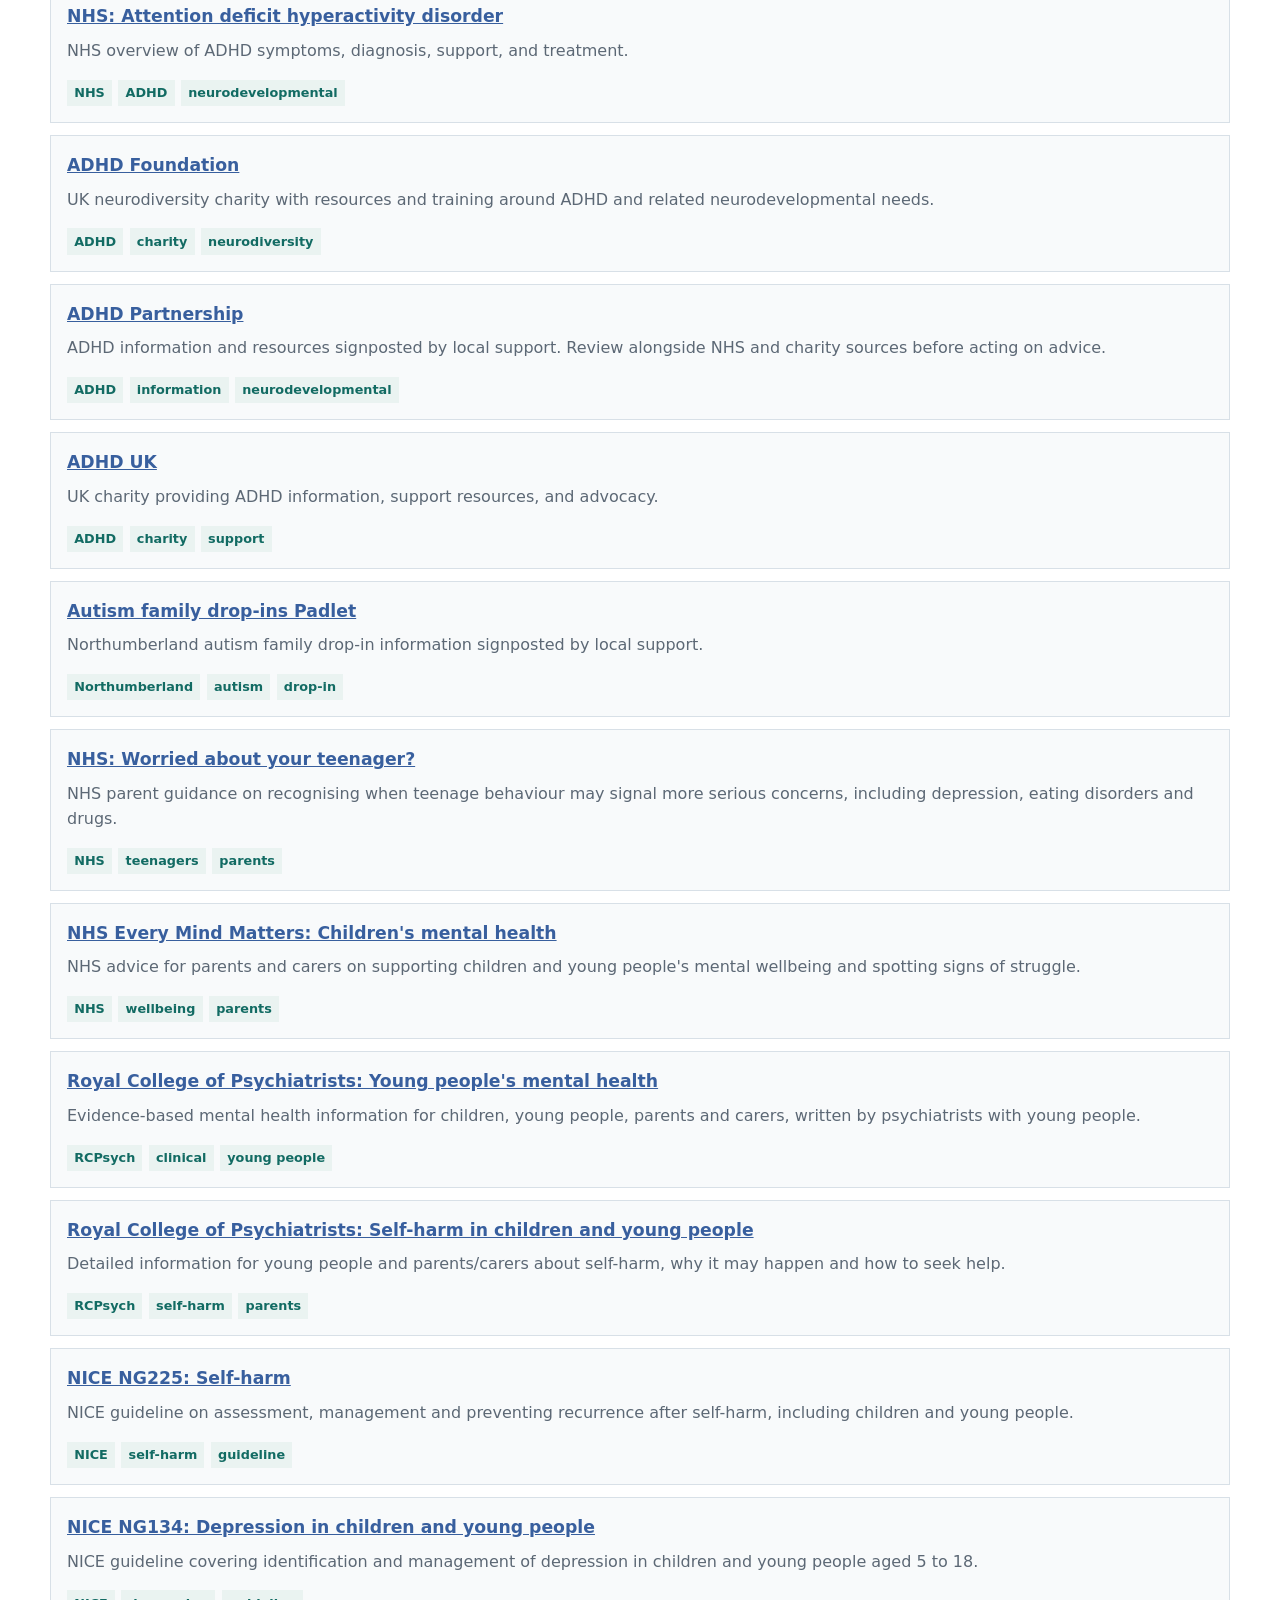
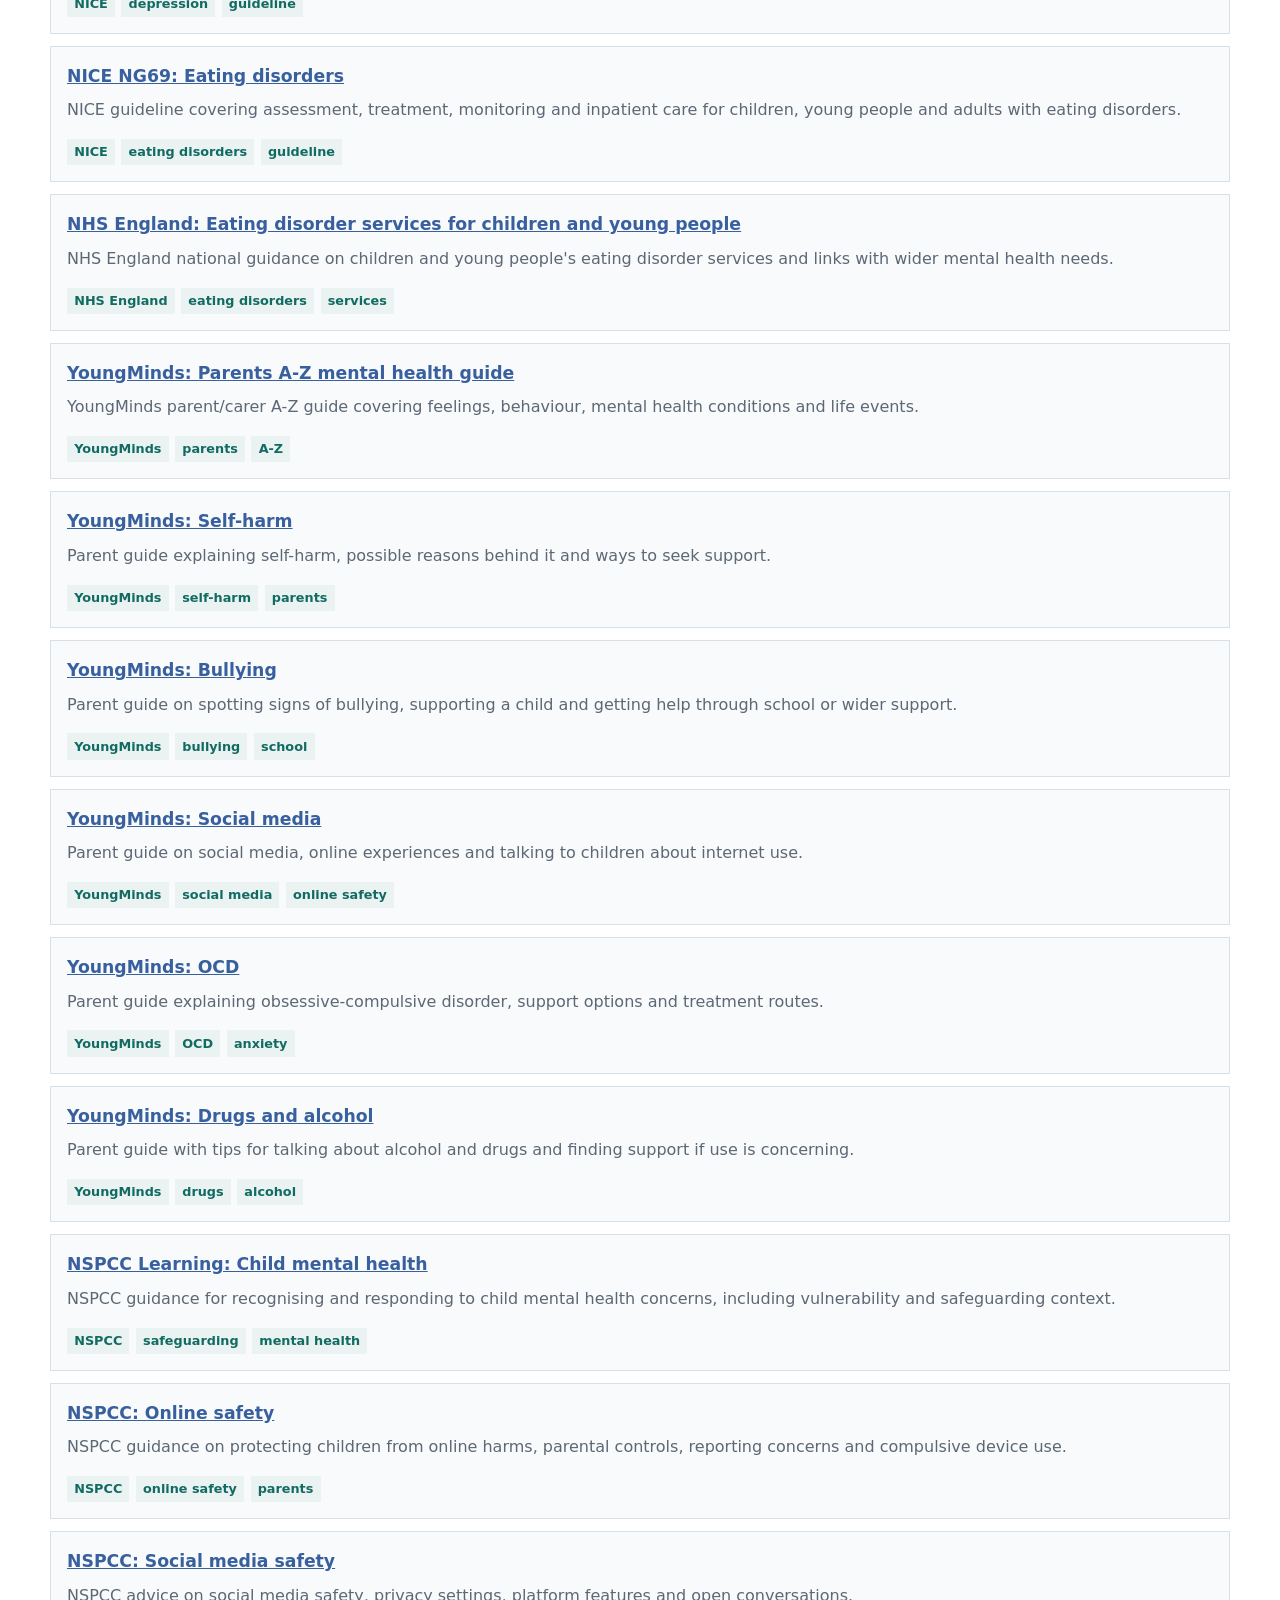
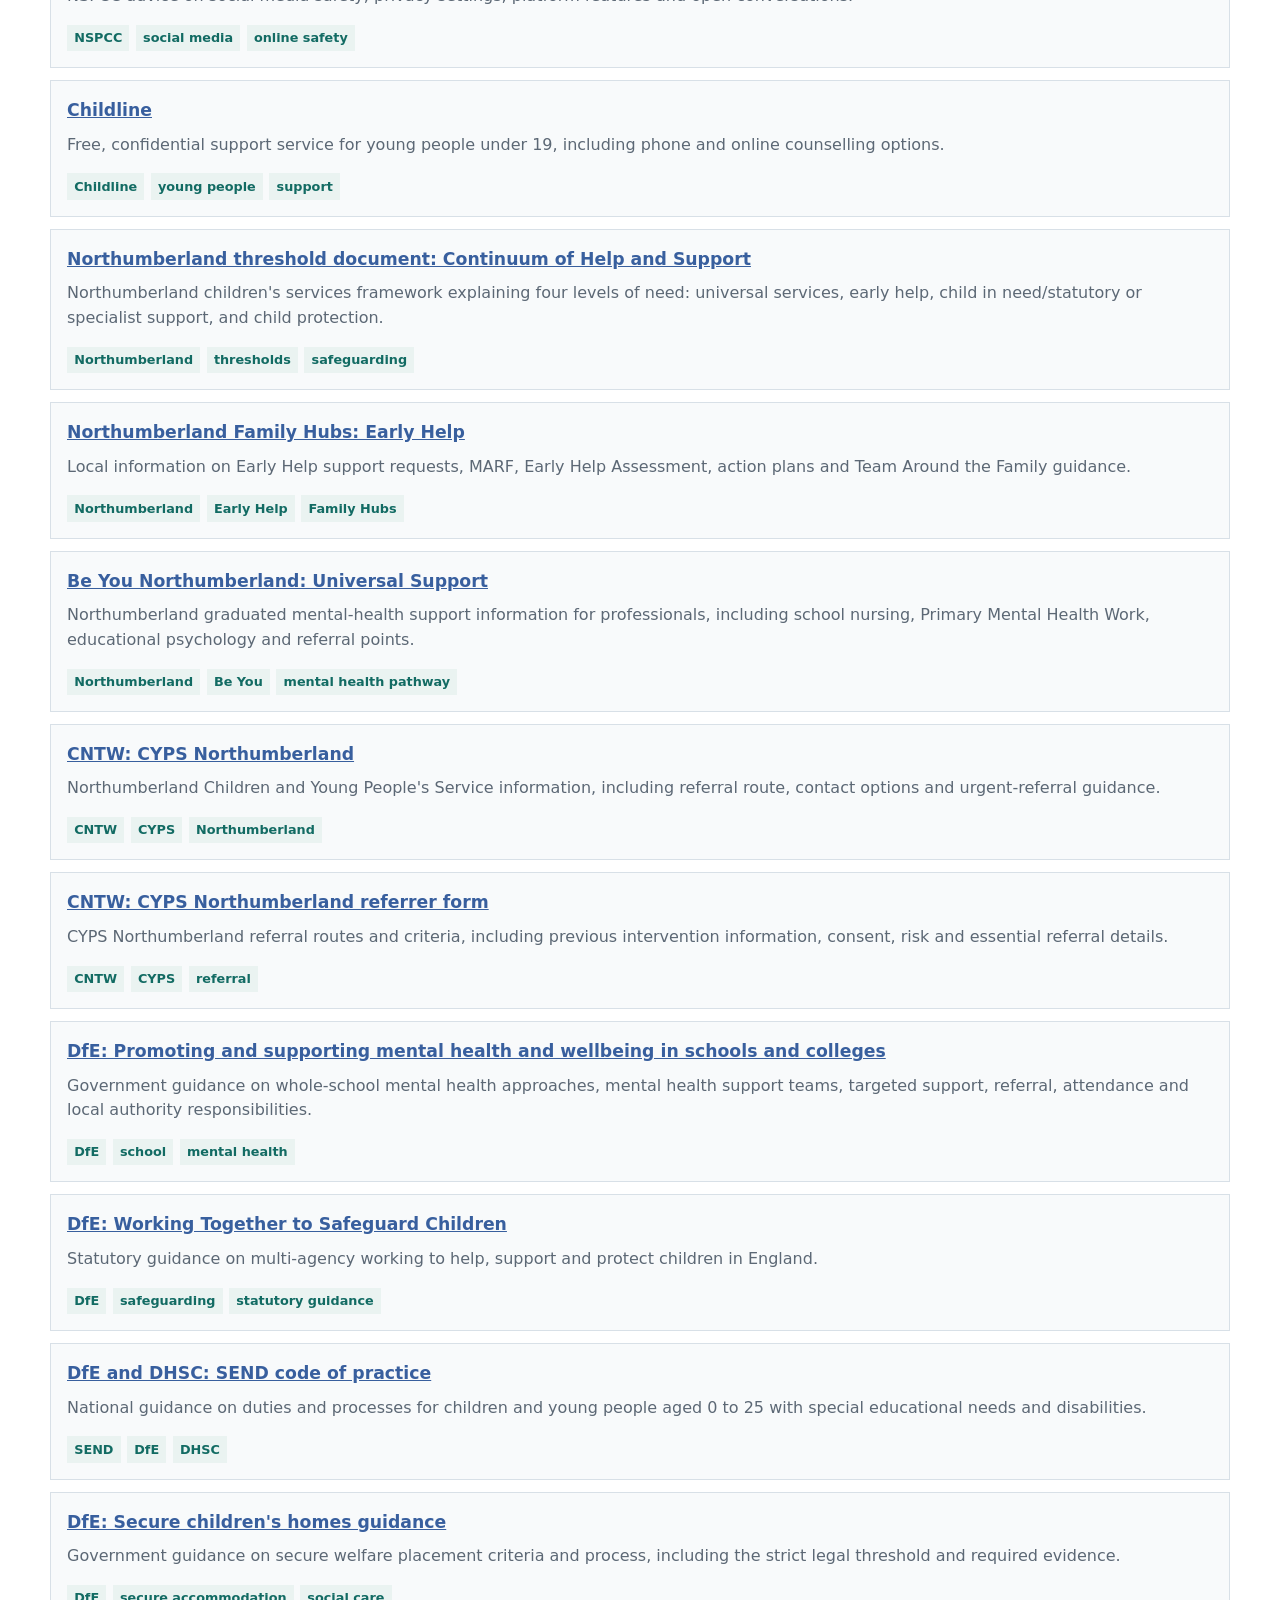
==== commit 30c9c78c: "Add teenage brain guide" ====
--- a/index.html
+++ b/index.html
@@ -17,6 +17,7 @@
       <nav aria-label="Main navigation">
         <a href="#safety">Safety</a>
         <a href="#framework">Framework</a>
+        <a href="teenage-brain.html">Teenage brain</a>
         <a href="#issue-library">Issues</a>
         <a href="#school">School</a>
         <a href="#body">Body</a>
@@ -449,6 +450,7 @@
         </div>
         <div class="resource-list">
           <a href="templates/">Interactive templates hub</a>
+          <a href="teenage-brain.html">Teenage brain guide</a>
           <a href="service-pathway.html">Service pathway map</a>
           <a href="glossary.html">Acronyms and role map</a>
           <a href="tools/symptom-log.html">Symptom log and PDF</a>
--- a/assets/styles.css
+++ b/assets/styles.css
@@ -283,9 +283,21 @@
   background-size: cover;
 }
 
+.brain-hero {
+  background:
+    linear-gradient(110deg, rgba(56, 95, 158, 0.9), rgba(18, 107, 99, 0.84)),
+    url("https://images.unsplash.com/photo-1491841550275-ad7854e35ca6?auto=format&fit=crop&w=1800&q=80");
+  background-position: center;
+  background-size: cover;
+}
+
 .glossary-grid,
 .role-map,
-.question-bank {
+.question-bank,
+.brain-principles,
+.risk-grid,
+.parenting-grid,
+.research-spotlight {
   display: grid;
   gap: 1rem;
 }
@@ -295,14 +307,62 @@
 }
 
 .role-map,
-.question-bank {
+.question-bank,
+.risk-grid,
+.parenting-grid,
+.research-spotlight {
   grid-template-columns: repeat(2, minmax(0, 1fr));
+}
+
+.brain-principles {
+  grid-template-columns: repeat(4, minmax(0, 1fr));
 }
 
 .glossary-grid article,
 .role-map article,
-.question-bank article {
+.question-bank article,
+.brain-principles article,
+.risk-grid article,
+.parenting-grid article,
+.research-spotlight article {
   min-height: 100%;
+}
+
+.brain-principles article {
+  position: relative;
+  padding-top: 3.4rem;
+}
+
+.brain-principles span {
+  position: absolute;
+  top: 1rem;
+  left: 1rem;
+  width: 2rem;
+  height: 2rem;
+  display: inline-grid;
+  place-items: center;
+  background: var(--accent-3);
+  color: #fff;
+  font-weight: 900;
+}
+
+.brain-map {
+  margin: 1.4rem 0 0;
+  padding: 1rem;
+  background: var(--white);
+  border: 1px solid var(--line);
+}
+
+.brain-map img {
+  display: block;
+  width: 100%;
+  height: auto;
+}
+
+.brain-map figcaption {
+  margin-top: 0.75rem;
+  color: var(--muted);
+  font-size: 0.92rem;
 }
 
 .glossary-grid h3 {
@@ -311,8 +371,15 @@
 }
 
 .role-map h3,
-.question-bank h3 {
+.question-bank h3,
+.parenting-grid h3 {
   color: var(--accent);
+}
+
+.risk-grid h3,
+.brain-principles h3,
+.research-spotlight h3 {
+  color: var(--accent-3);
 }
 
 .note-template dl {
@@ -653,6 +720,10 @@
   .glossary-grid,
   .role-map,
   .question-bank,
+  .brain-principles,
+  .risk-grid,
+  .parenting-grid,
+  .research-spotlight,
   .resource-list,
   .static-sources,
   .form-grid,
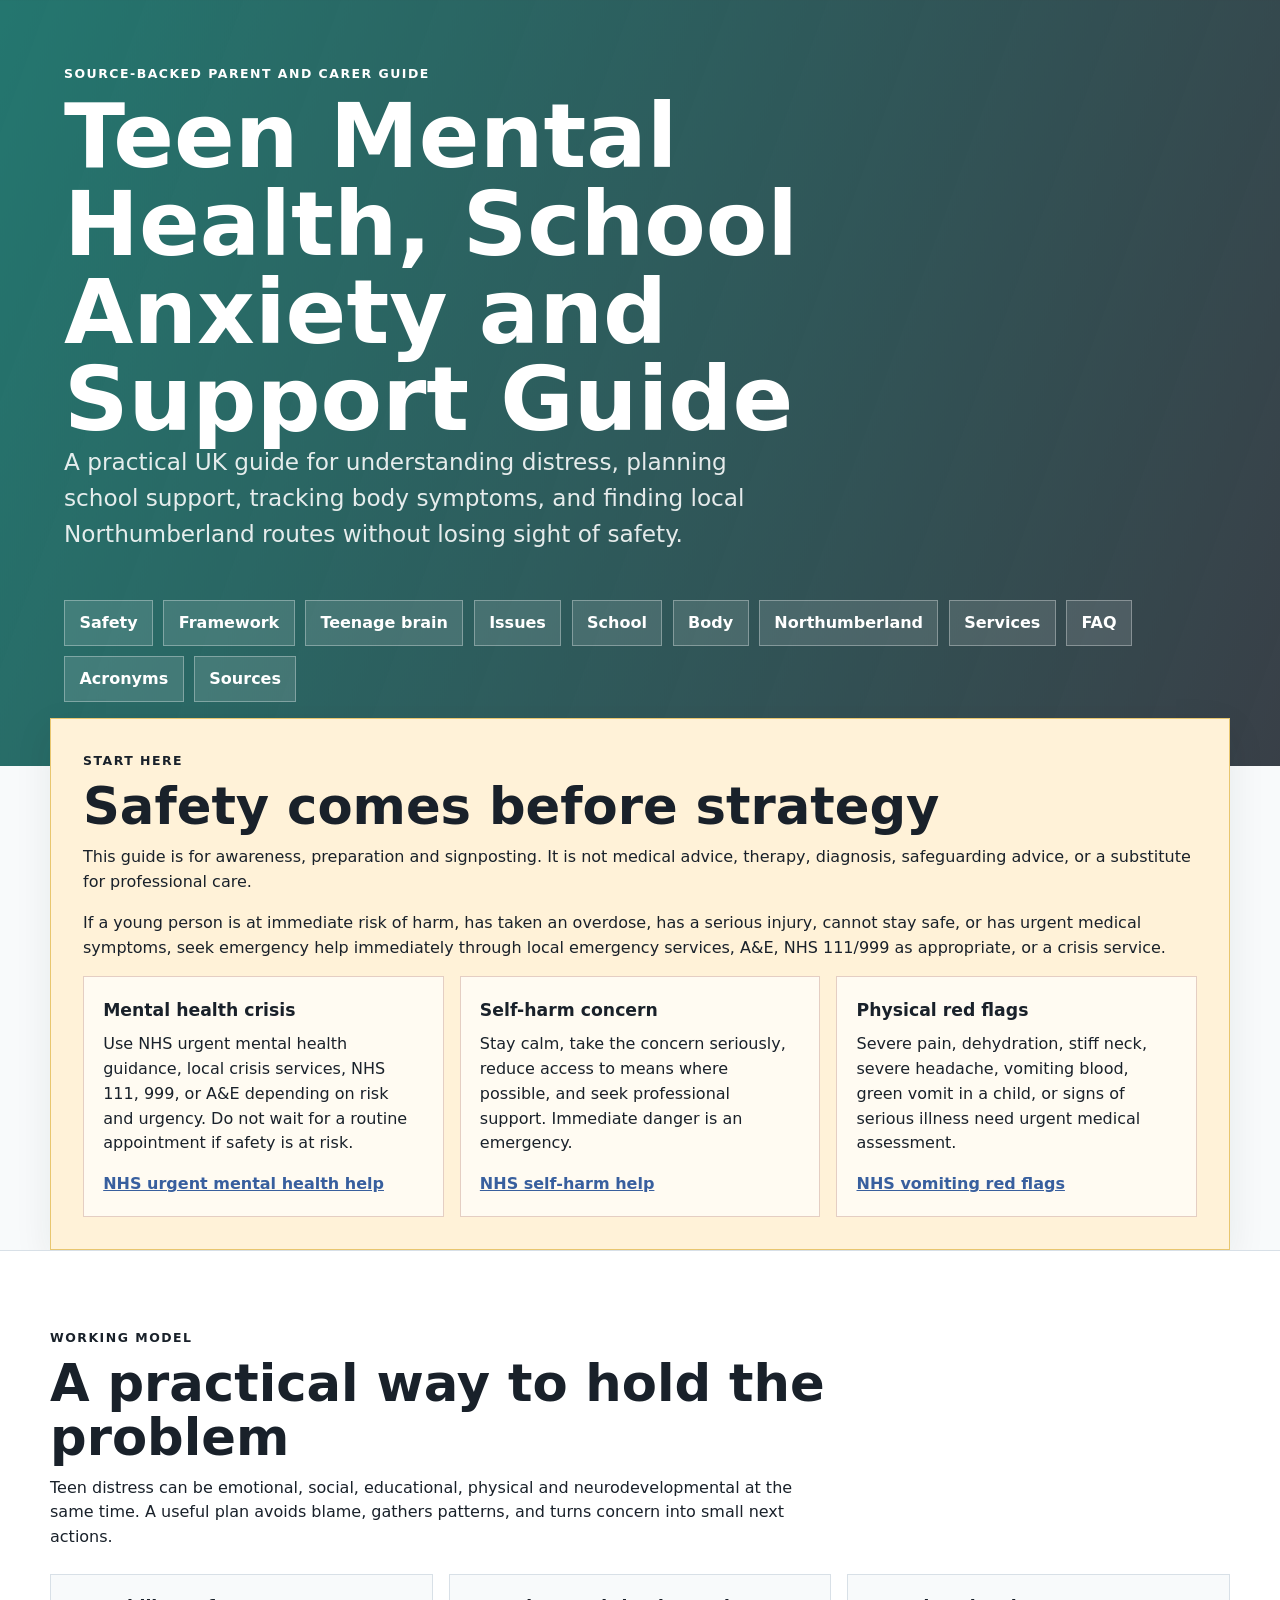
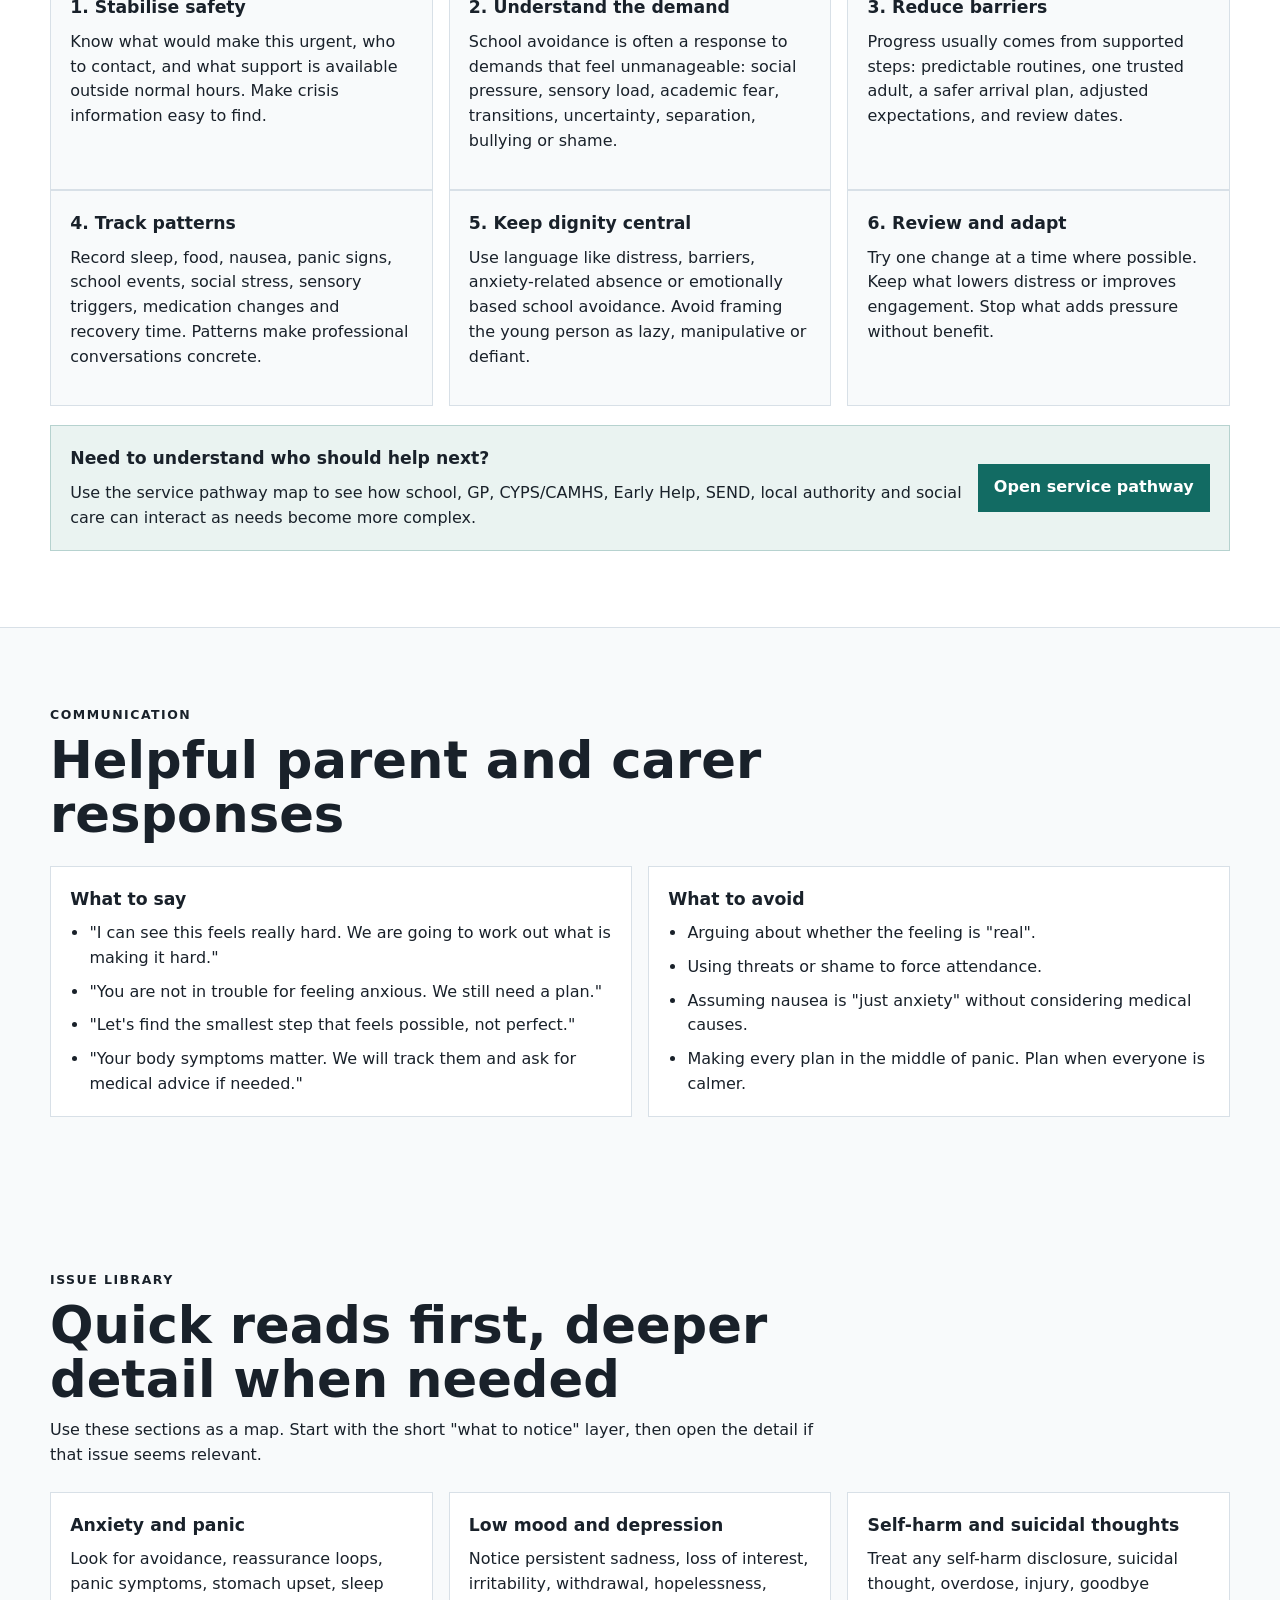
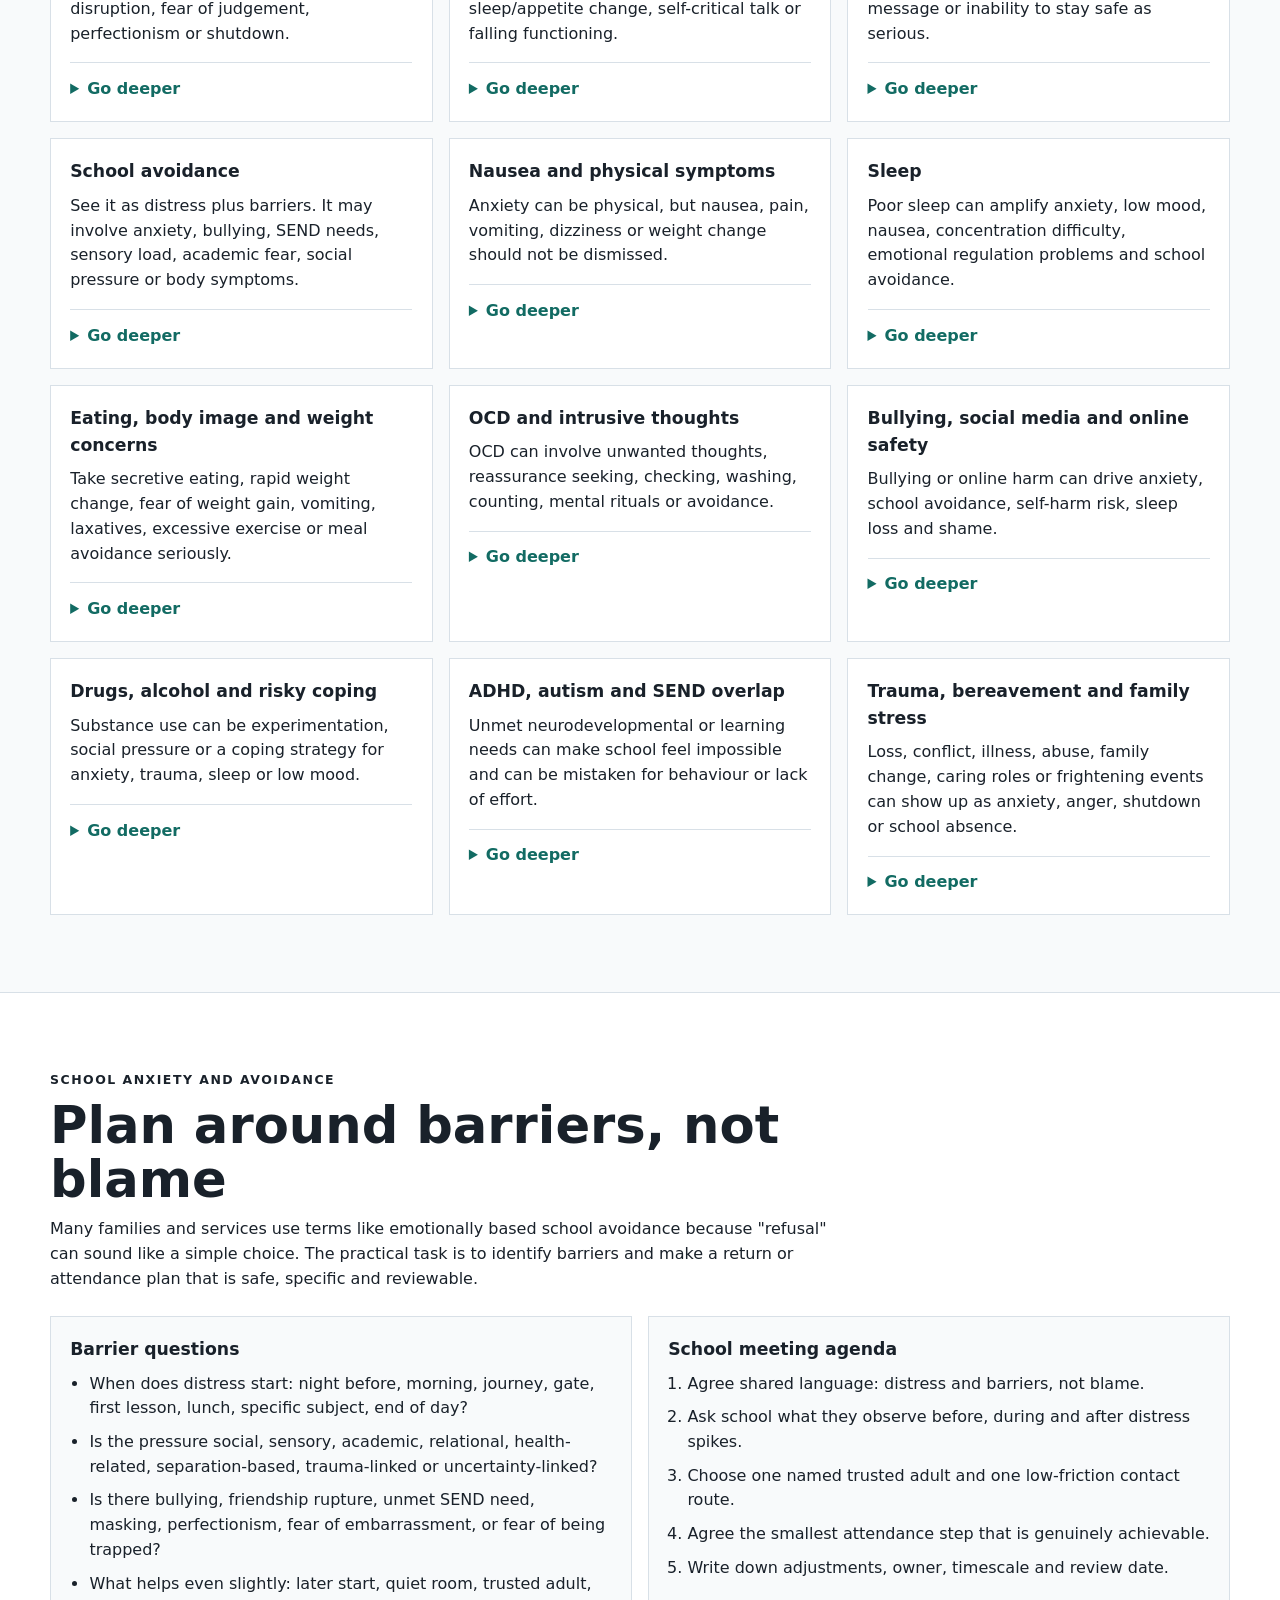
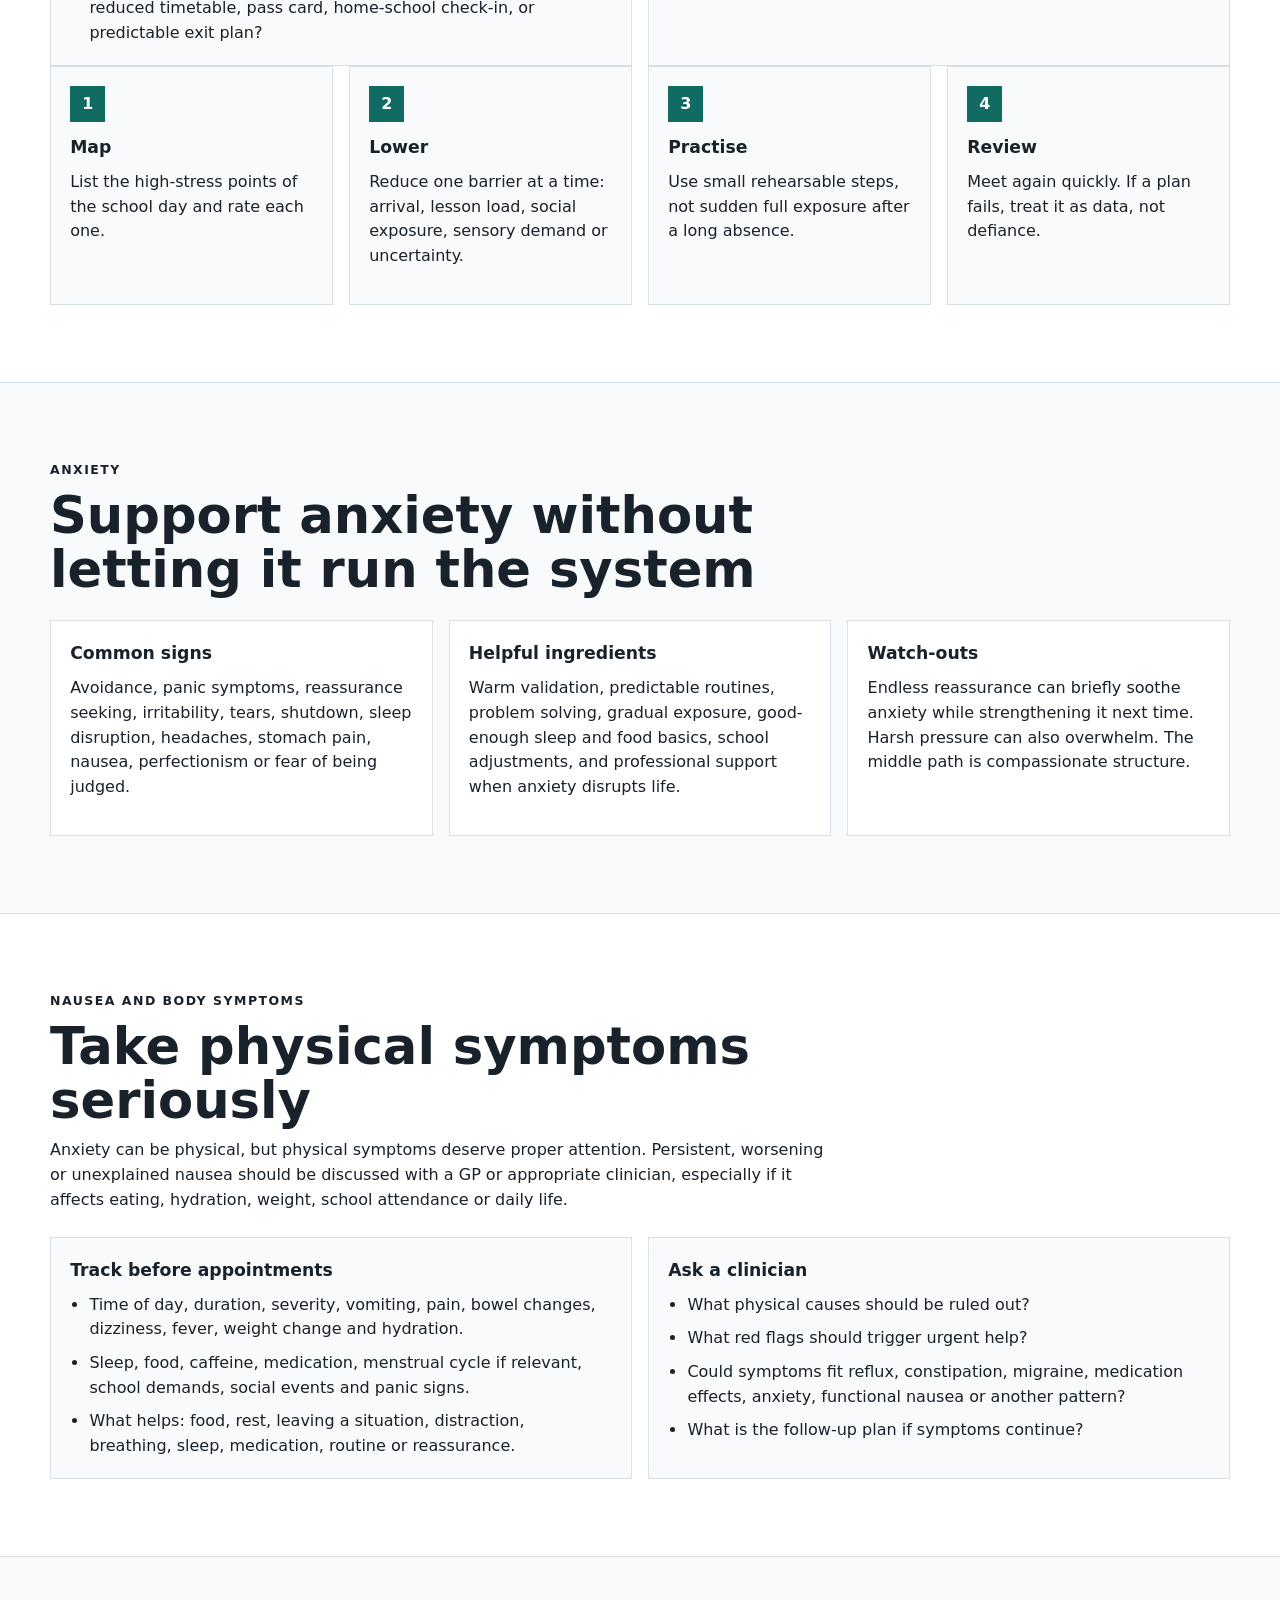
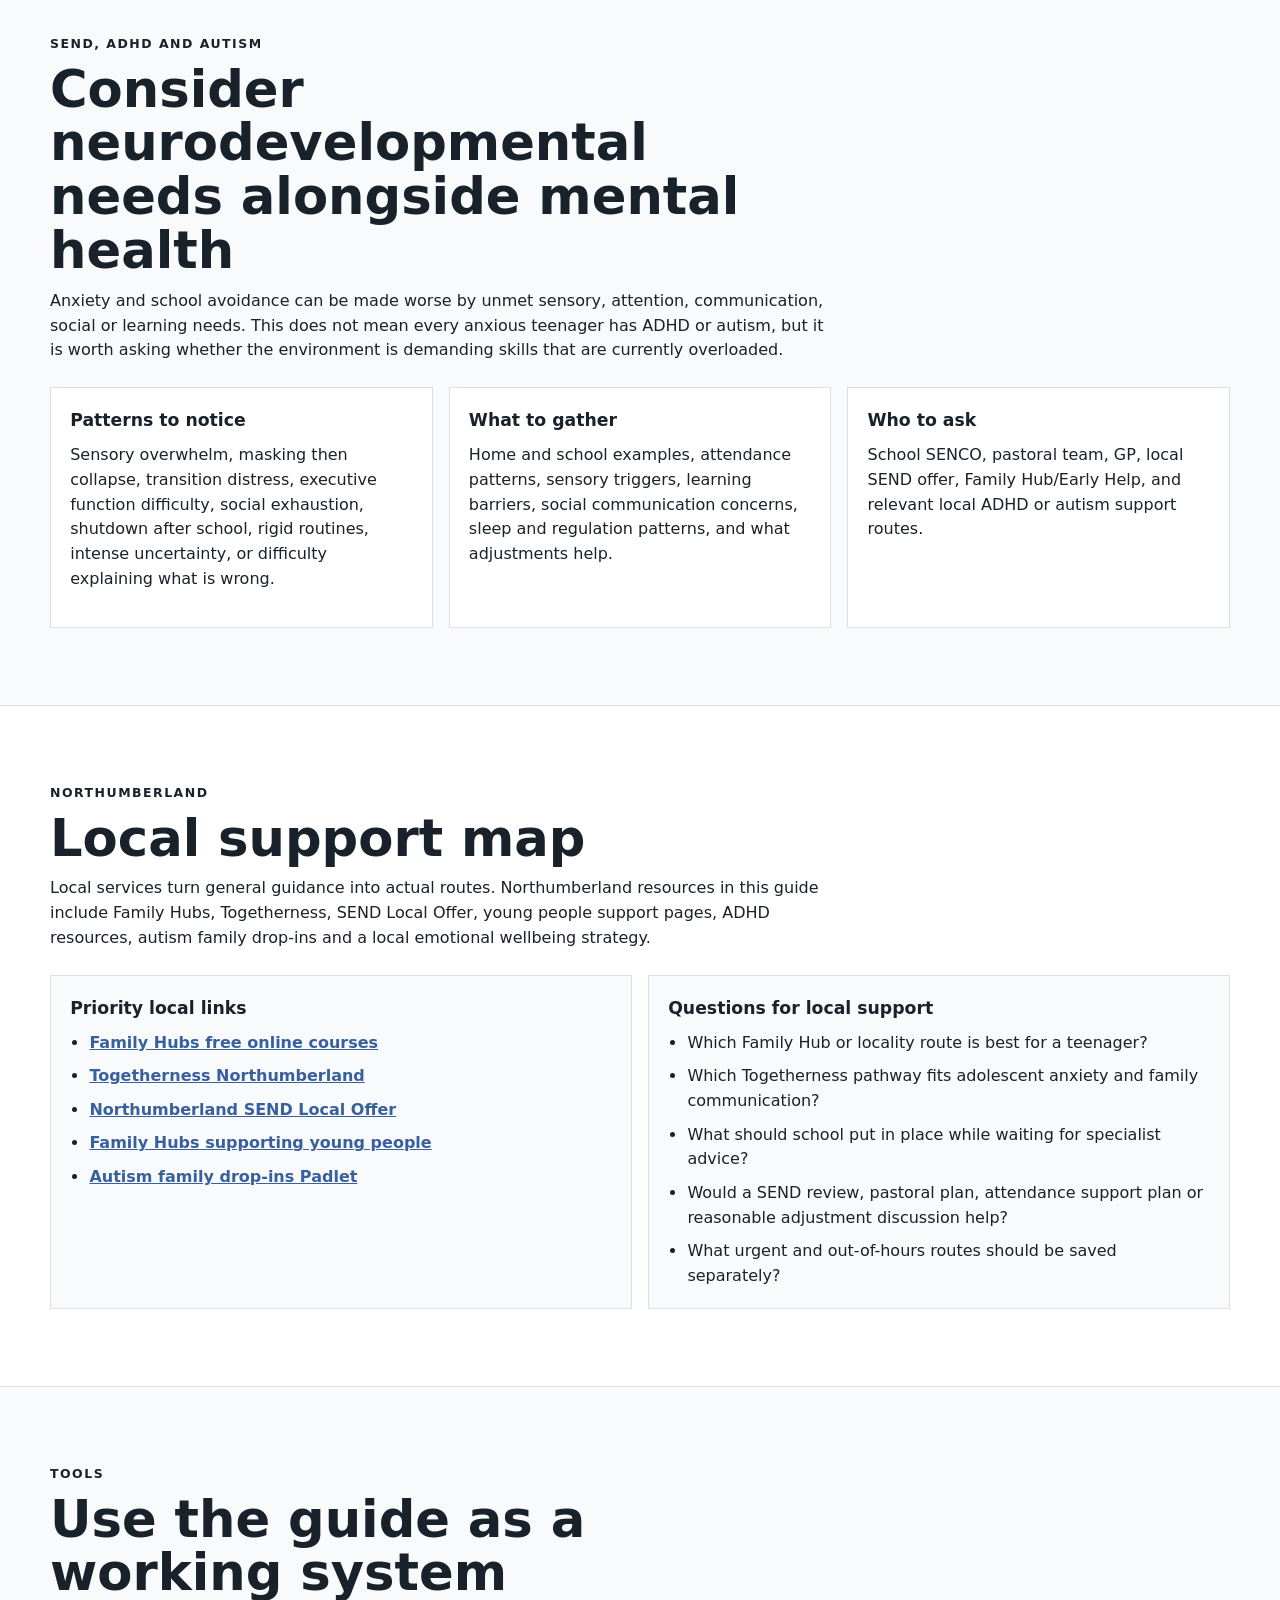
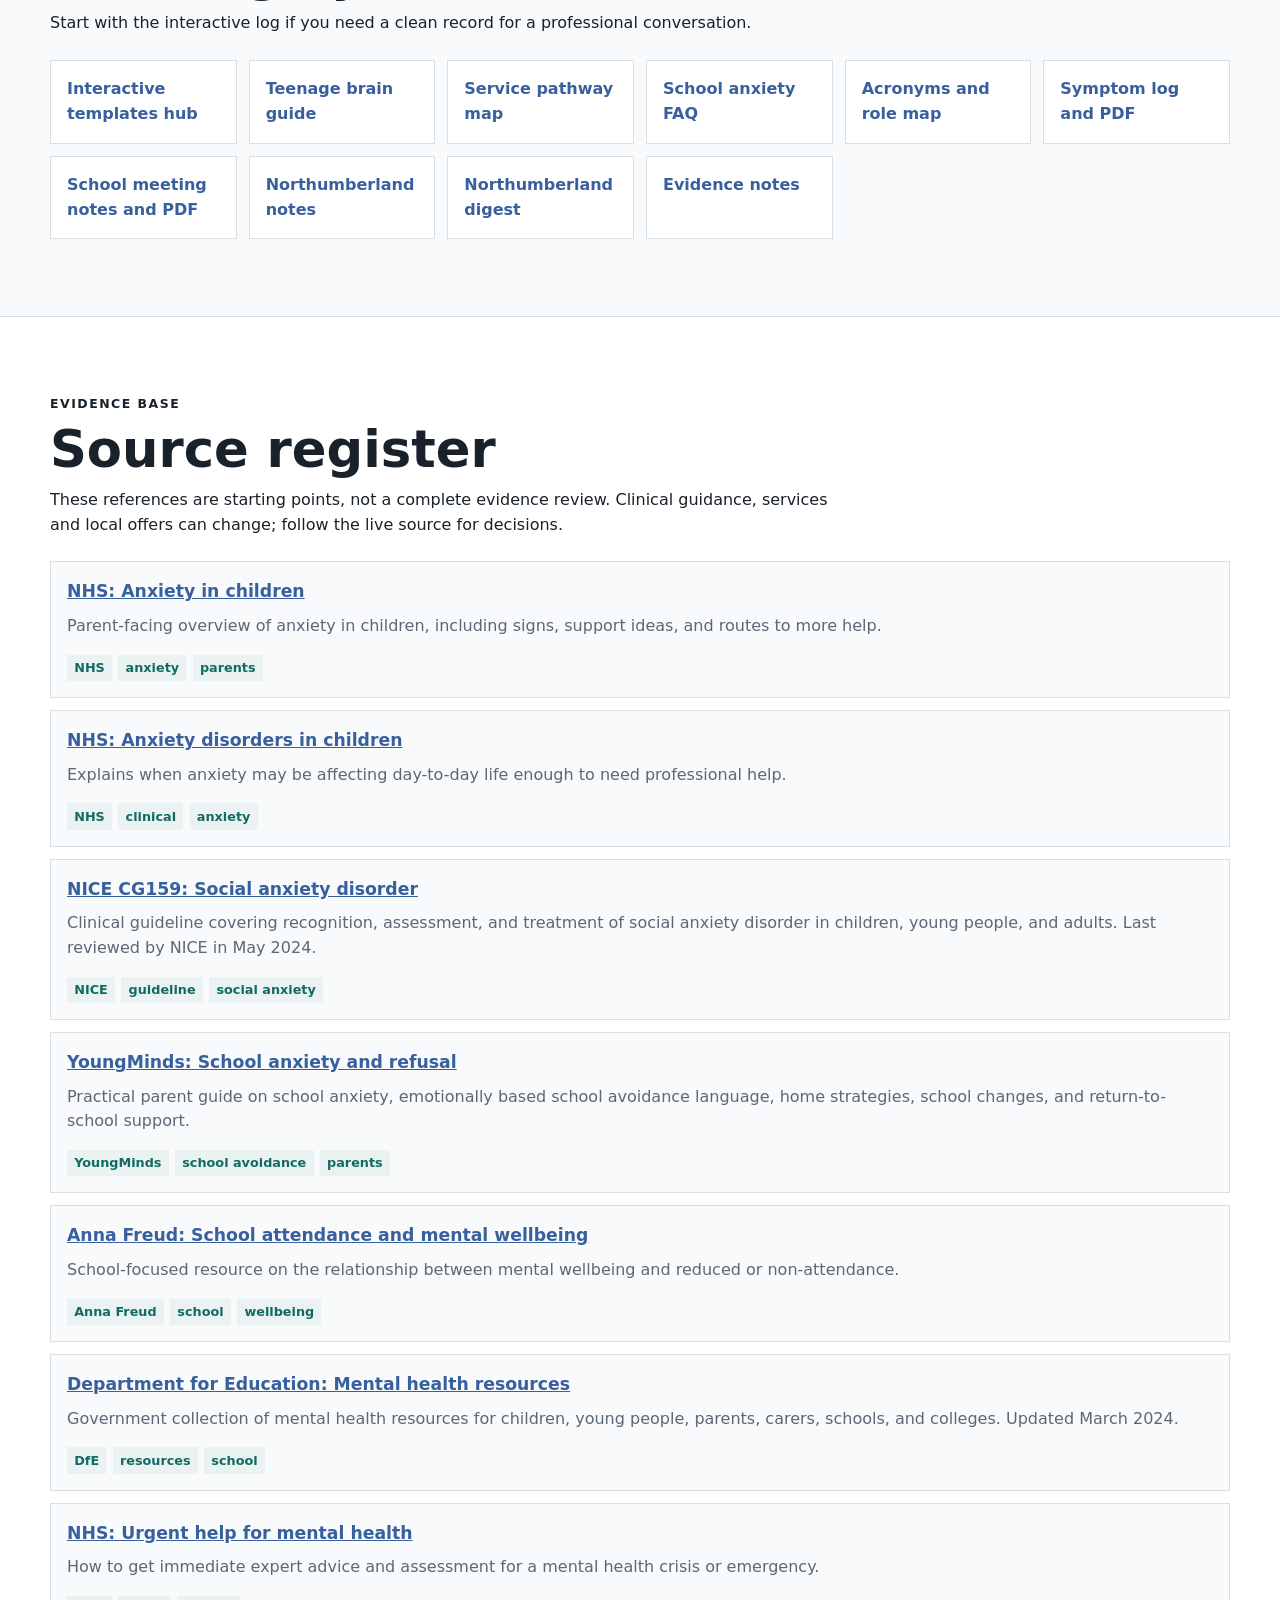
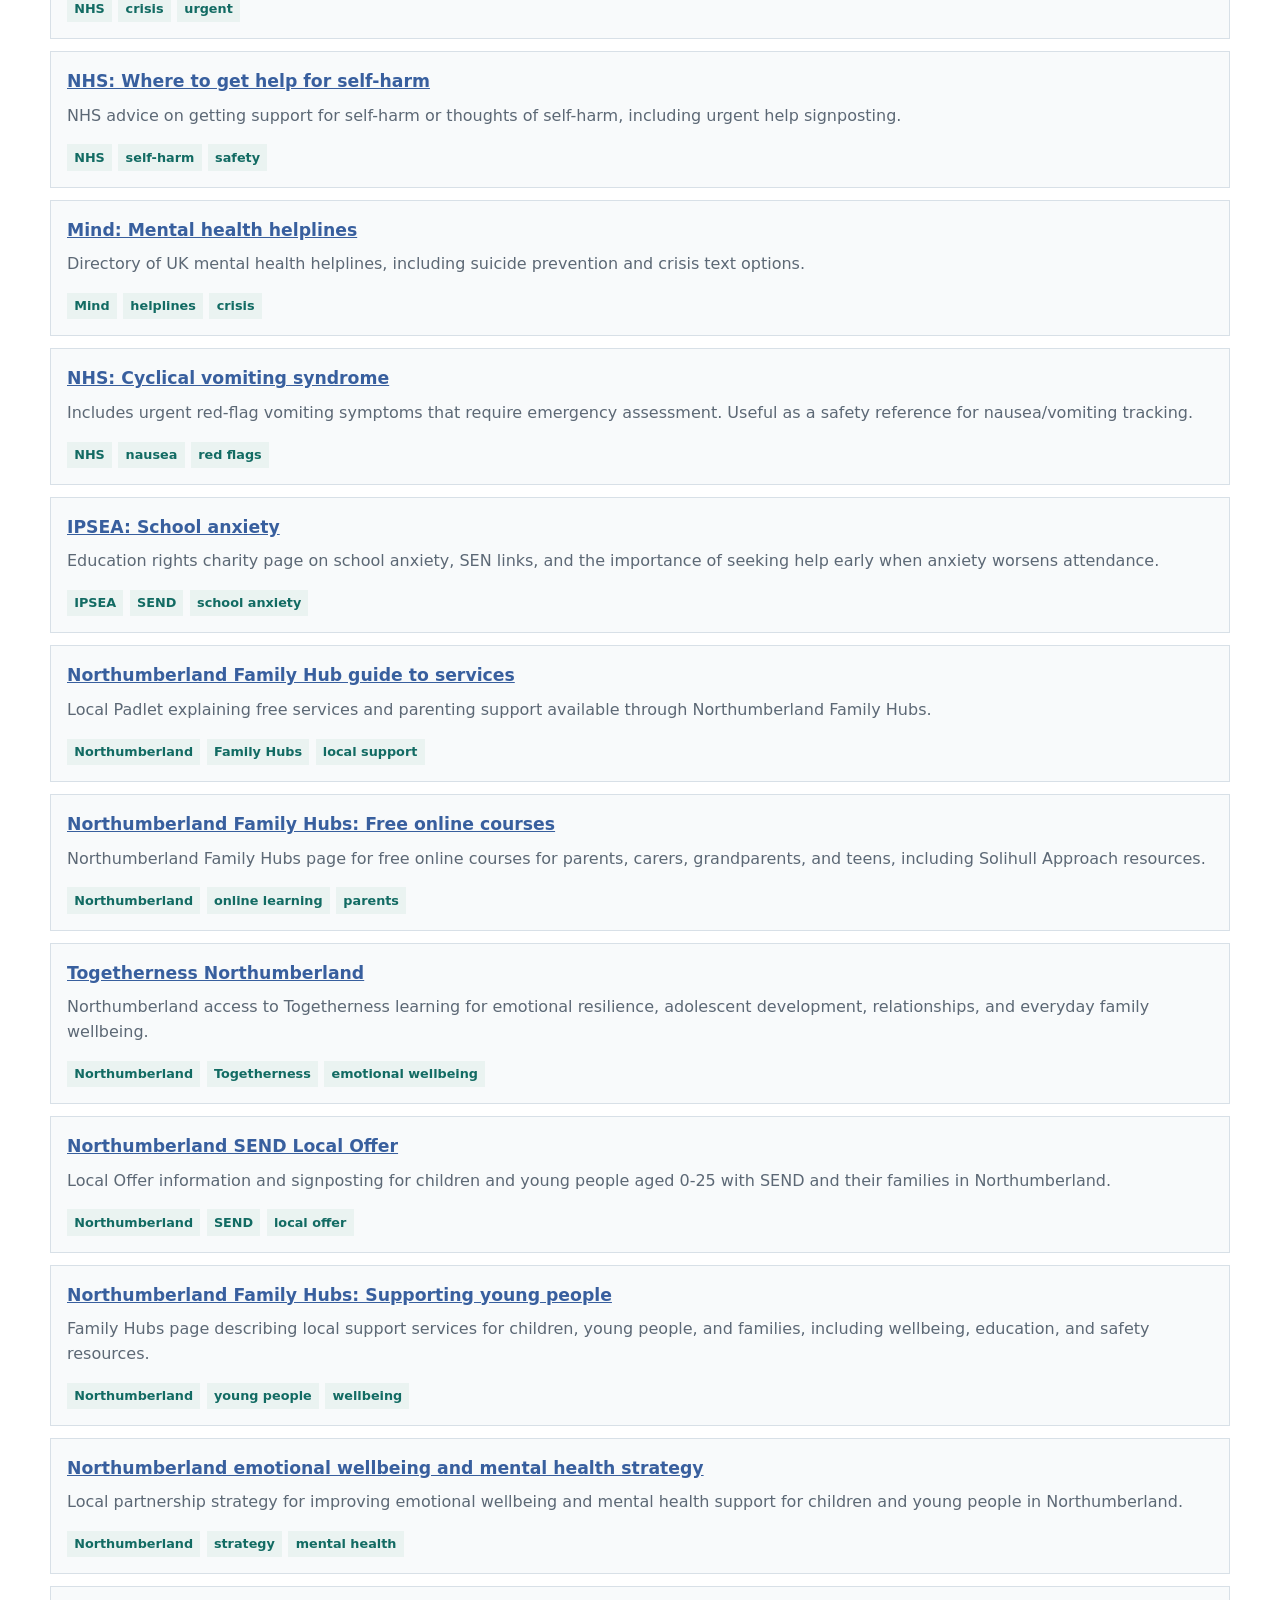
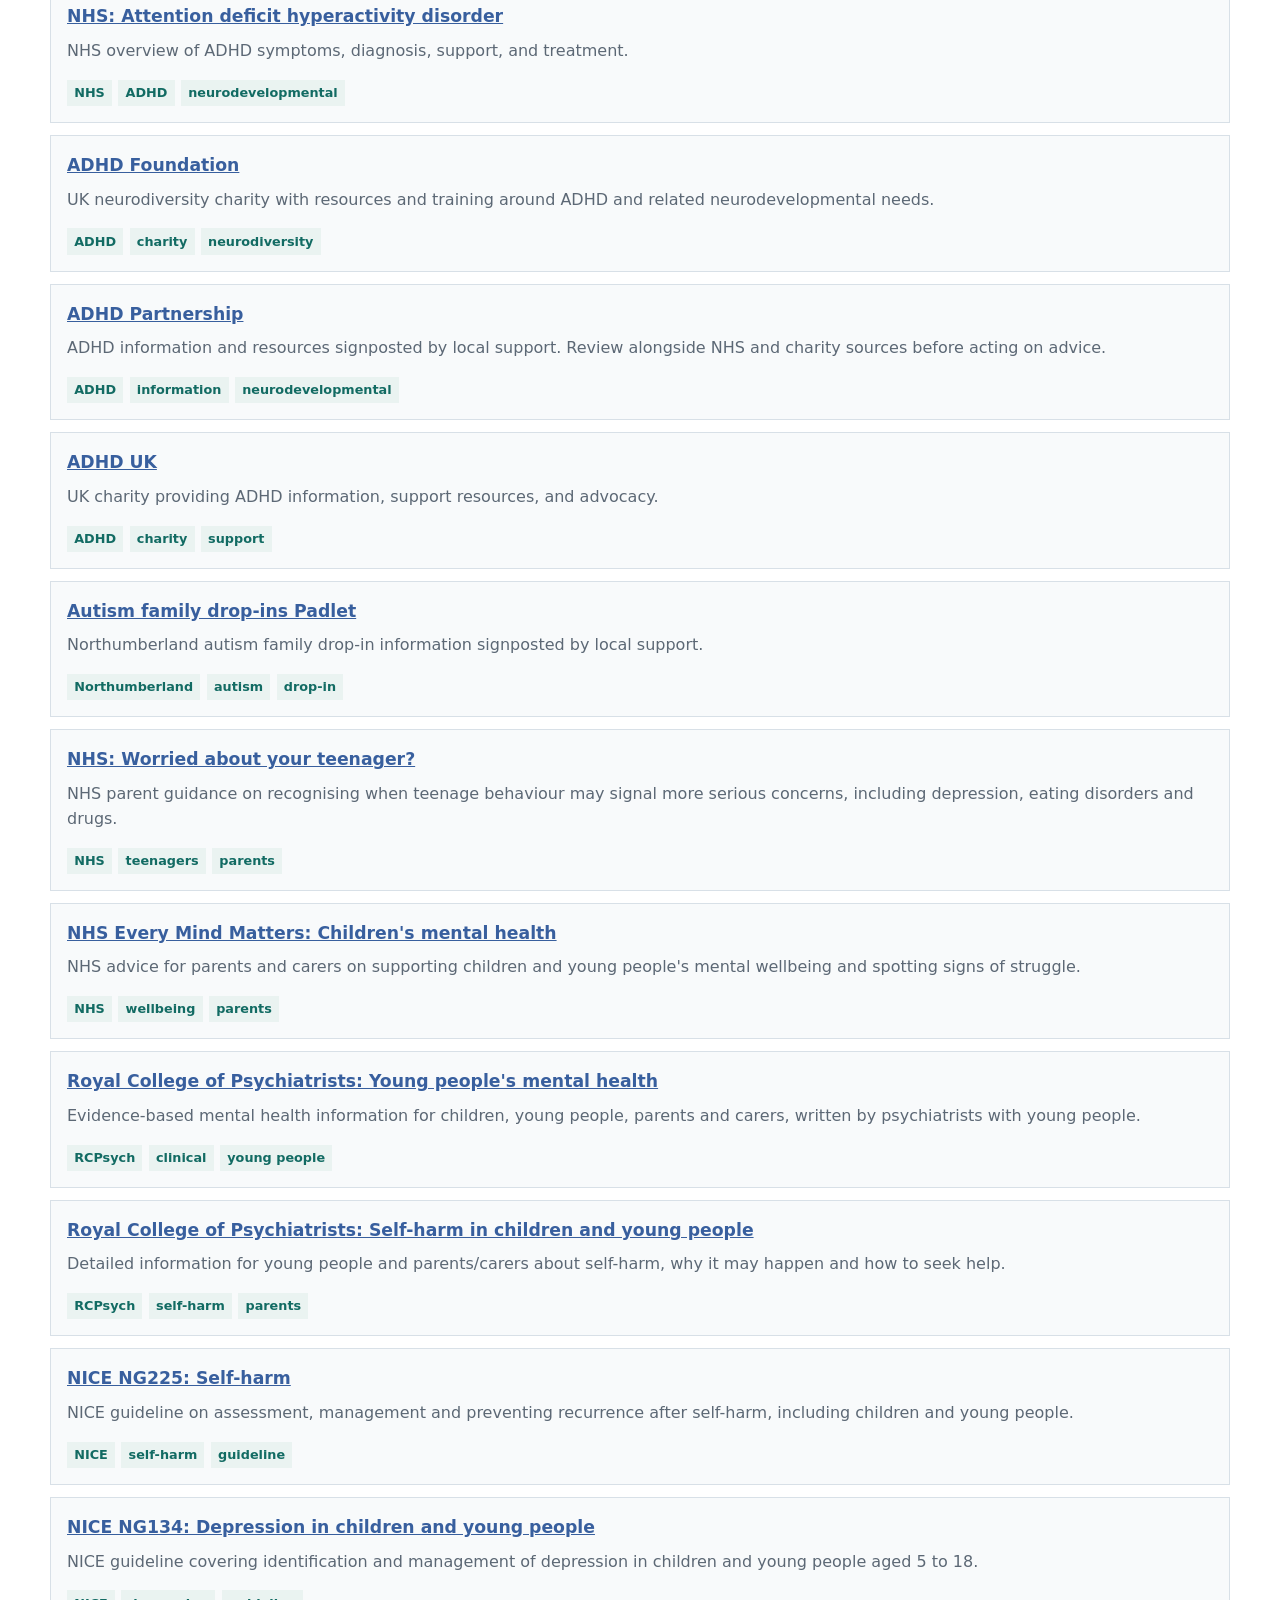
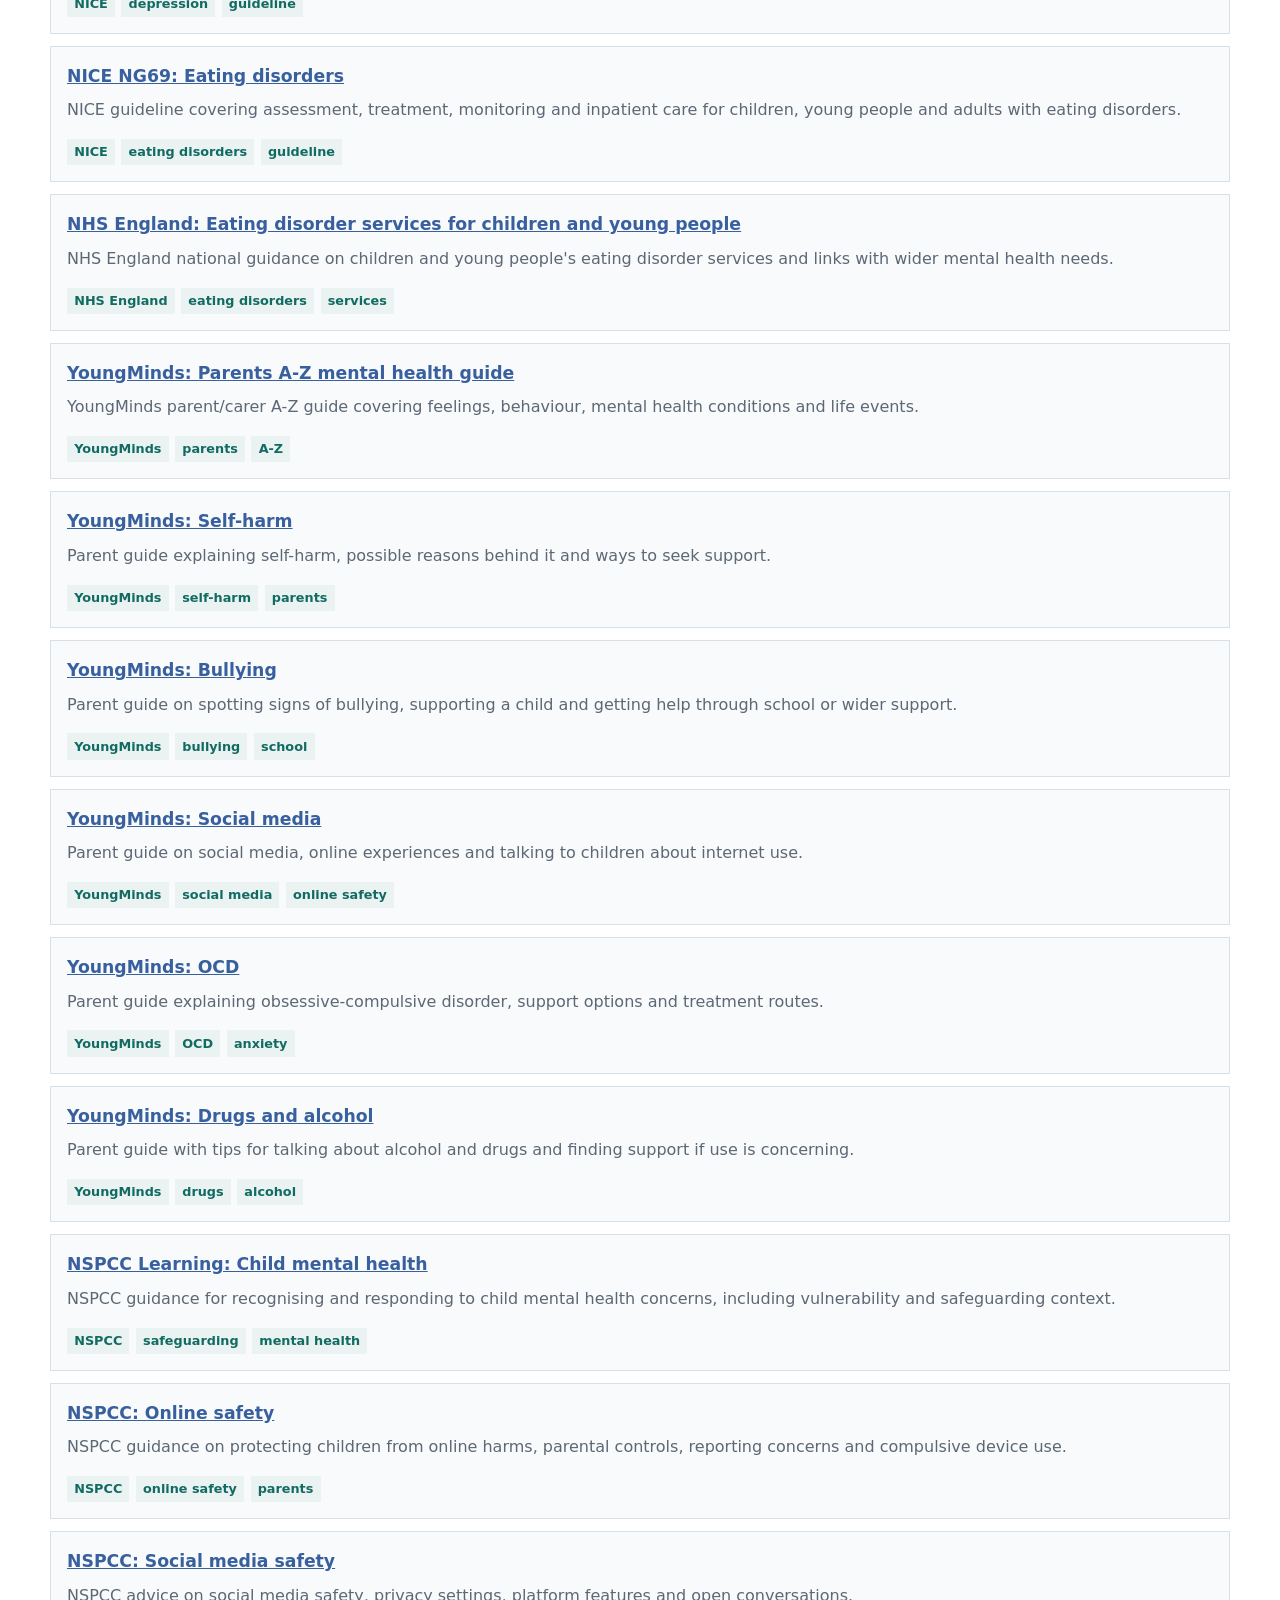
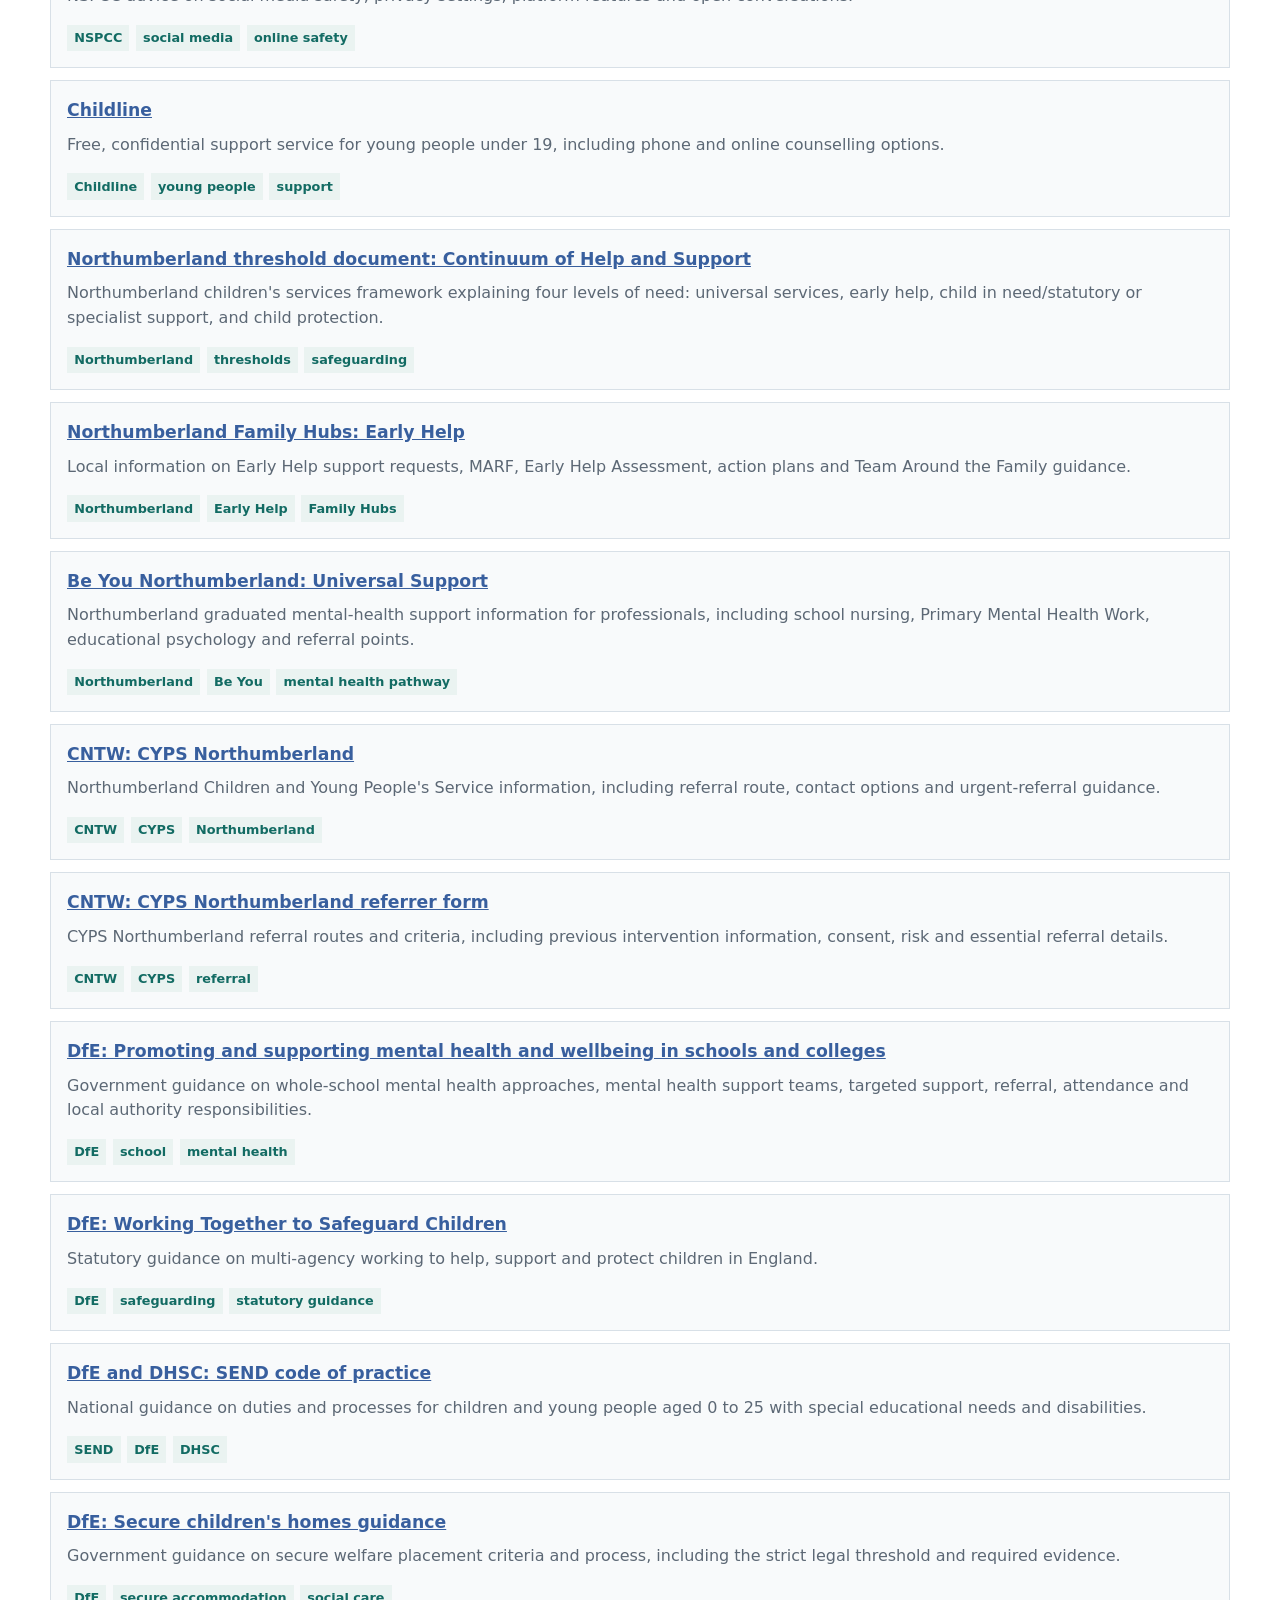
==== commit 413349ff: "Add practical school anxiety FAQ" ====
--- a/index.html
+++ b/index.html
@@ -23,6 +23,7 @@
         <a href="#body">Body</a>
         <a href="#local">Northumberland</a>
         <a href="service-pathway.html">Services</a>
+        <a href="faq.html">FAQ</a>
         <a href="glossary.html">Acronyms</a>
         <a href="#sources">Sources</a>
       </nav>
@@ -452,6 +453,7 @@
           <a href="templates/">Interactive templates hub</a>
           <a href="teenage-brain.html">Teenage brain guide</a>
           <a href="service-pathway.html">Service pathway map</a>
+          <a href="faq.html">School anxiety FAQ</a>
           <a href="glossary.html">Acronyms and role map</a>
           <a href="tools/symptom-log.html">Symptom log and PDF</a>
           <a href="templates/school-meeting.html">School meeting notes and PDF</a>
--- a/assets/styles.css
+++ b/assets/styles.css
@@ -283,6 +283,14 @@
   background-size: cover;
 }
 
+.faq-hero {
+  background:
+    linear-gradient(110deg, rgba(18, 107, 99, 0.94), rgba(56, 95, 158, 0.86)),
+    url("https://images.unsplash.com/photo-1551836022-d5d88e9218df?auto=format&fit=crop&w=1800&q=80");
+  background-position: center;
+  background-size: cover;
+}
+
 .brain-hero {
   background:
     linear-gradient(110deg, rgba(56, 95, 158, 0.9), rgba(18, 107, 99, 0.84)),
@@ -300,6 +308,28 @@
 .research-spotlight {
   display: grid;
   gap: 1rem;
+}
+
+.faq-action-grid,
+.faq-list {
+  display: grid;
+  gap: 1rem;
+}
+
+.faq-action-grid {
+  grid-template-columns: repeat(3, minmax(0, 1fr));
+}
+
+.faq-list {
+  grid-template-columns: repeat(2, minmax(0, 1fr));
+}
+
+.faq-list article {
+  min-height: 100%;
+}
+
+.faq-list h3 {
+  color: var(--accent);
 }
 
 .glossary-grid {
@@ -714,6 +744,8 @@
   .principles,
   .three-column,
   .issue-grid,
+  .faq-action-grid,
+  .faq-list,
   .two-column,
   .timeline,
   .ladder,
